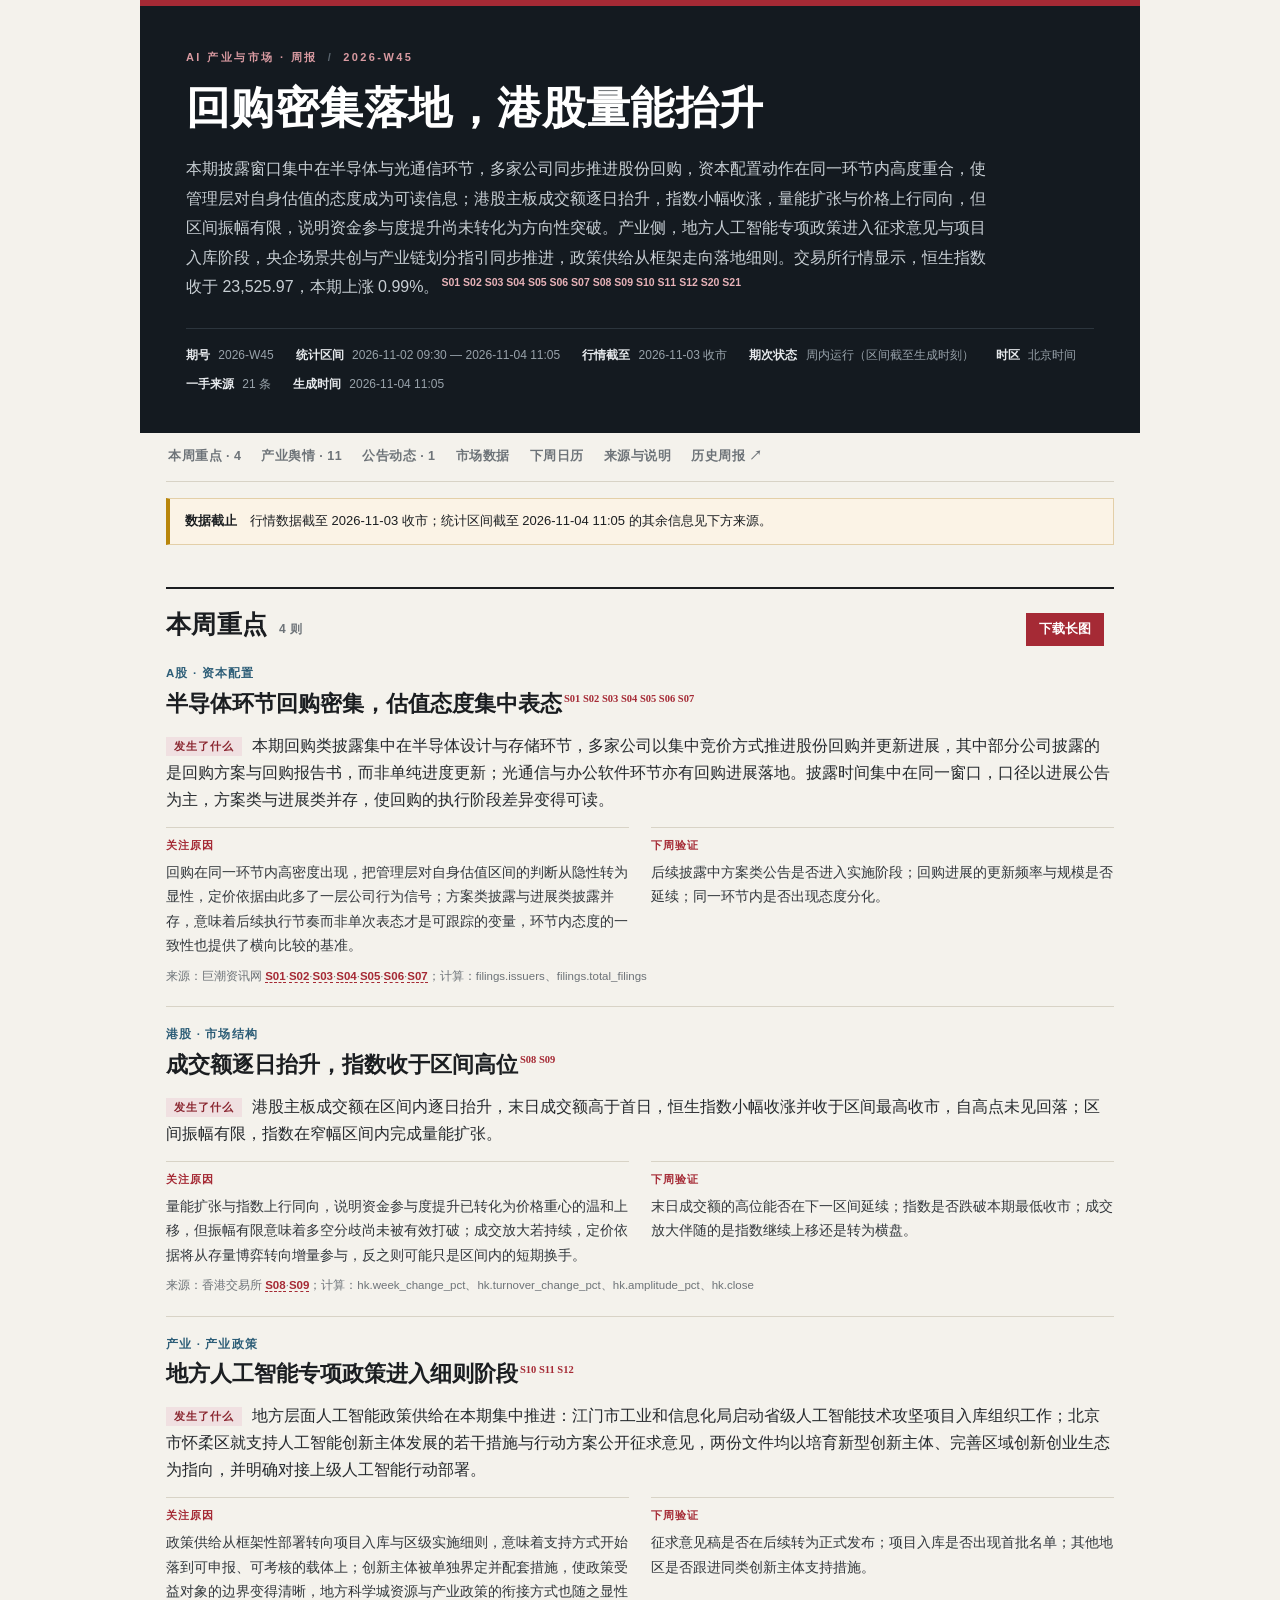
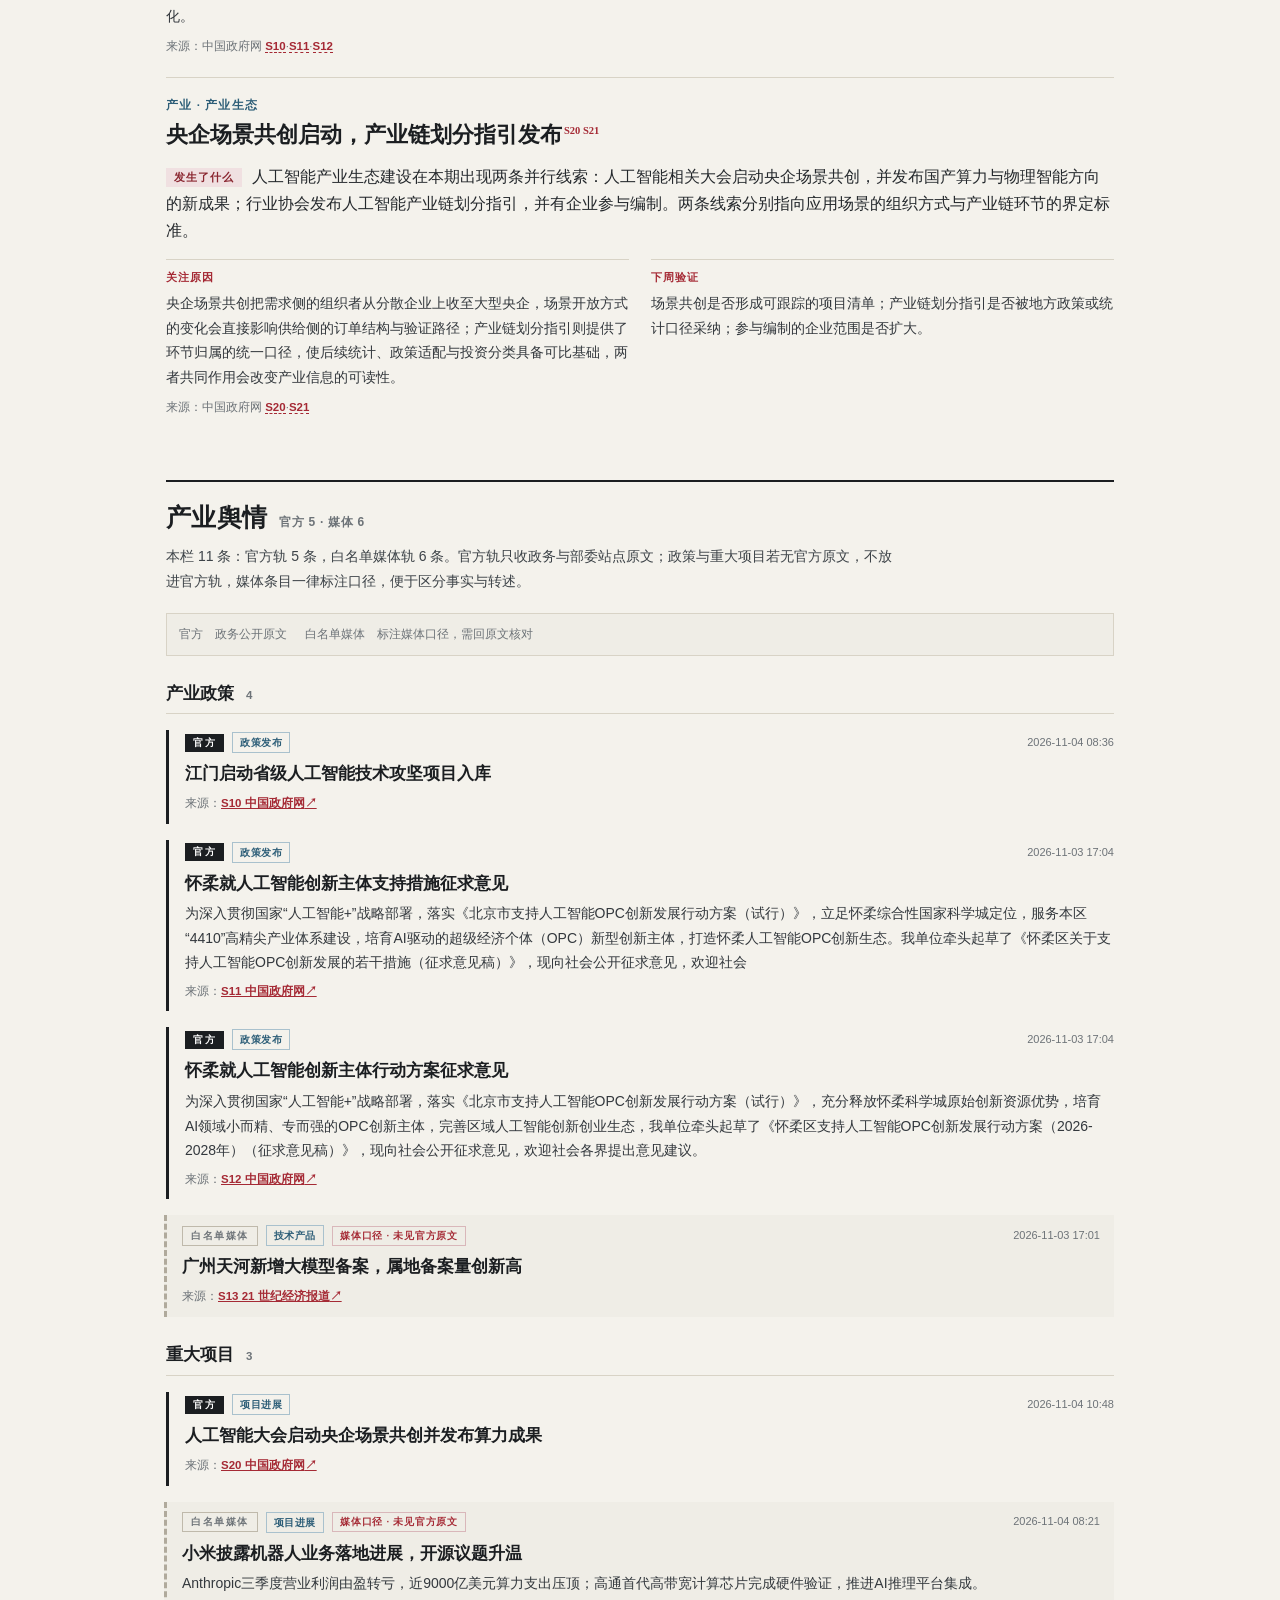
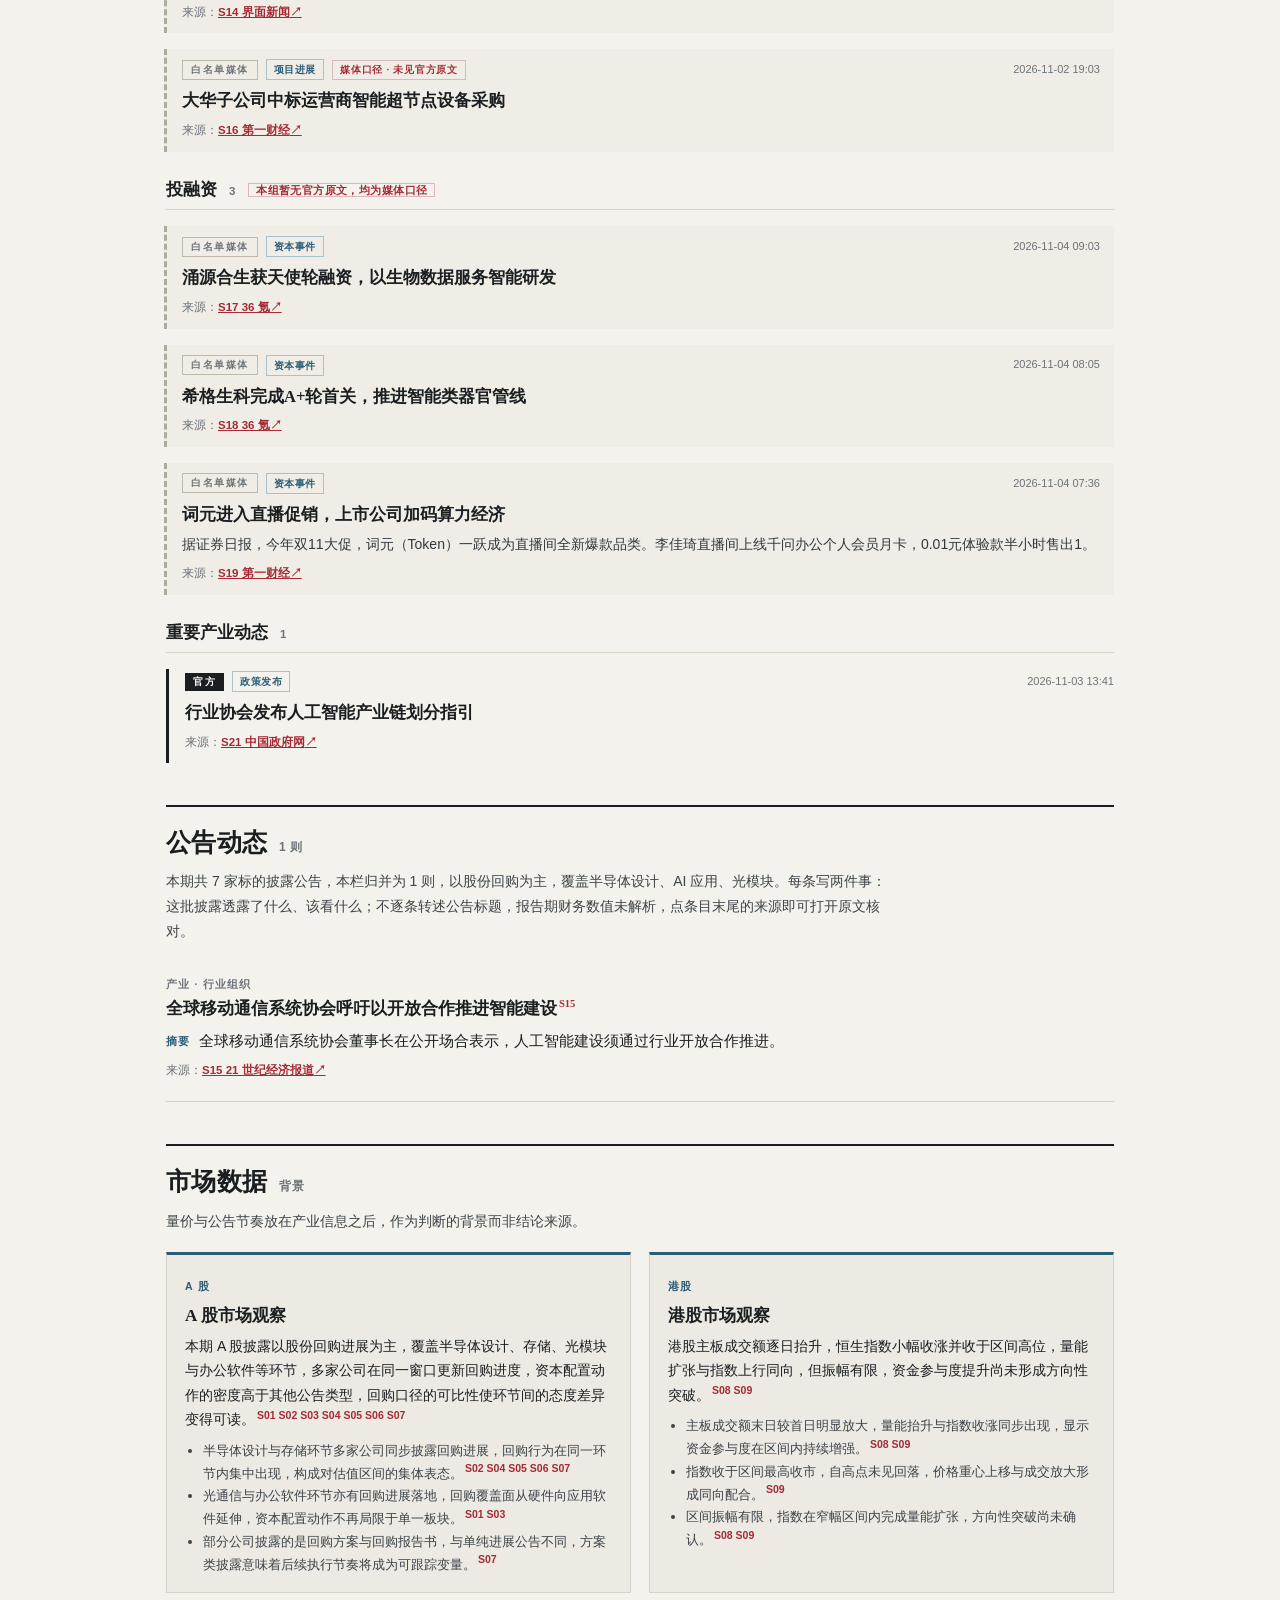
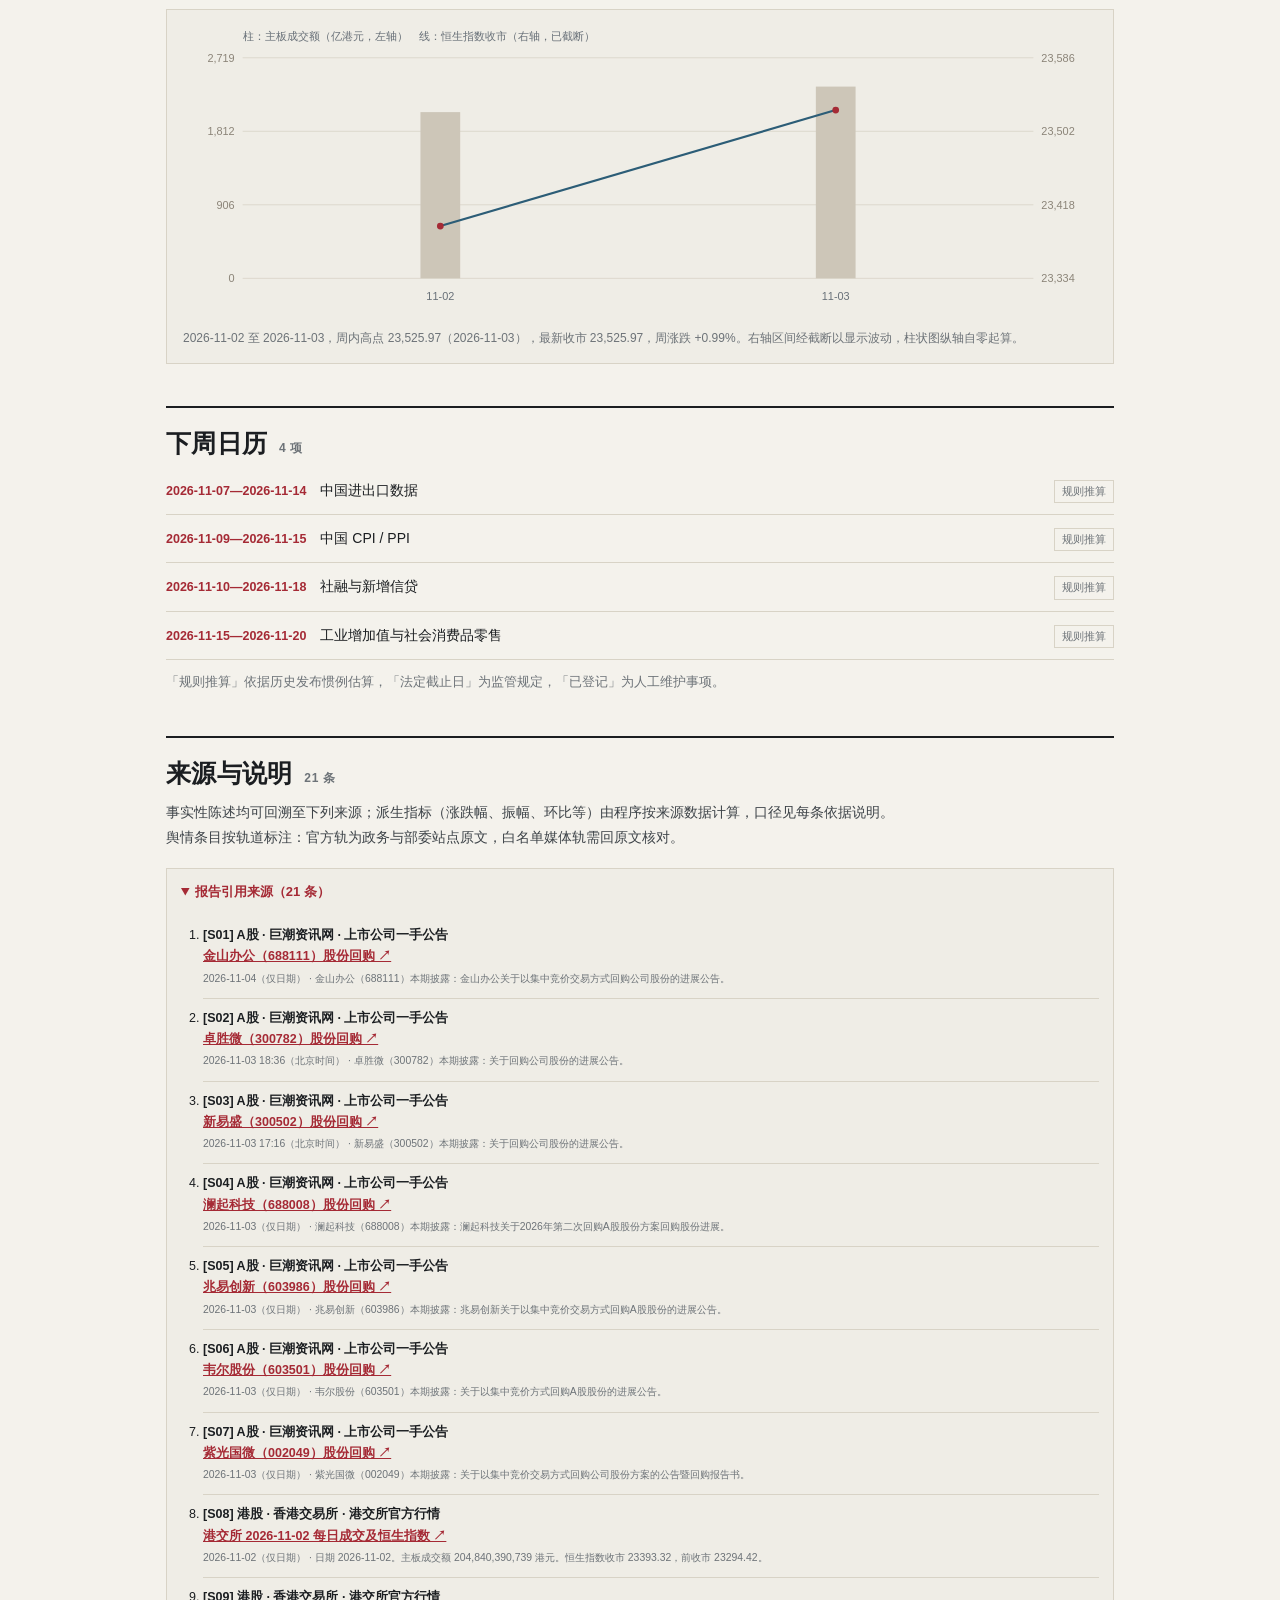
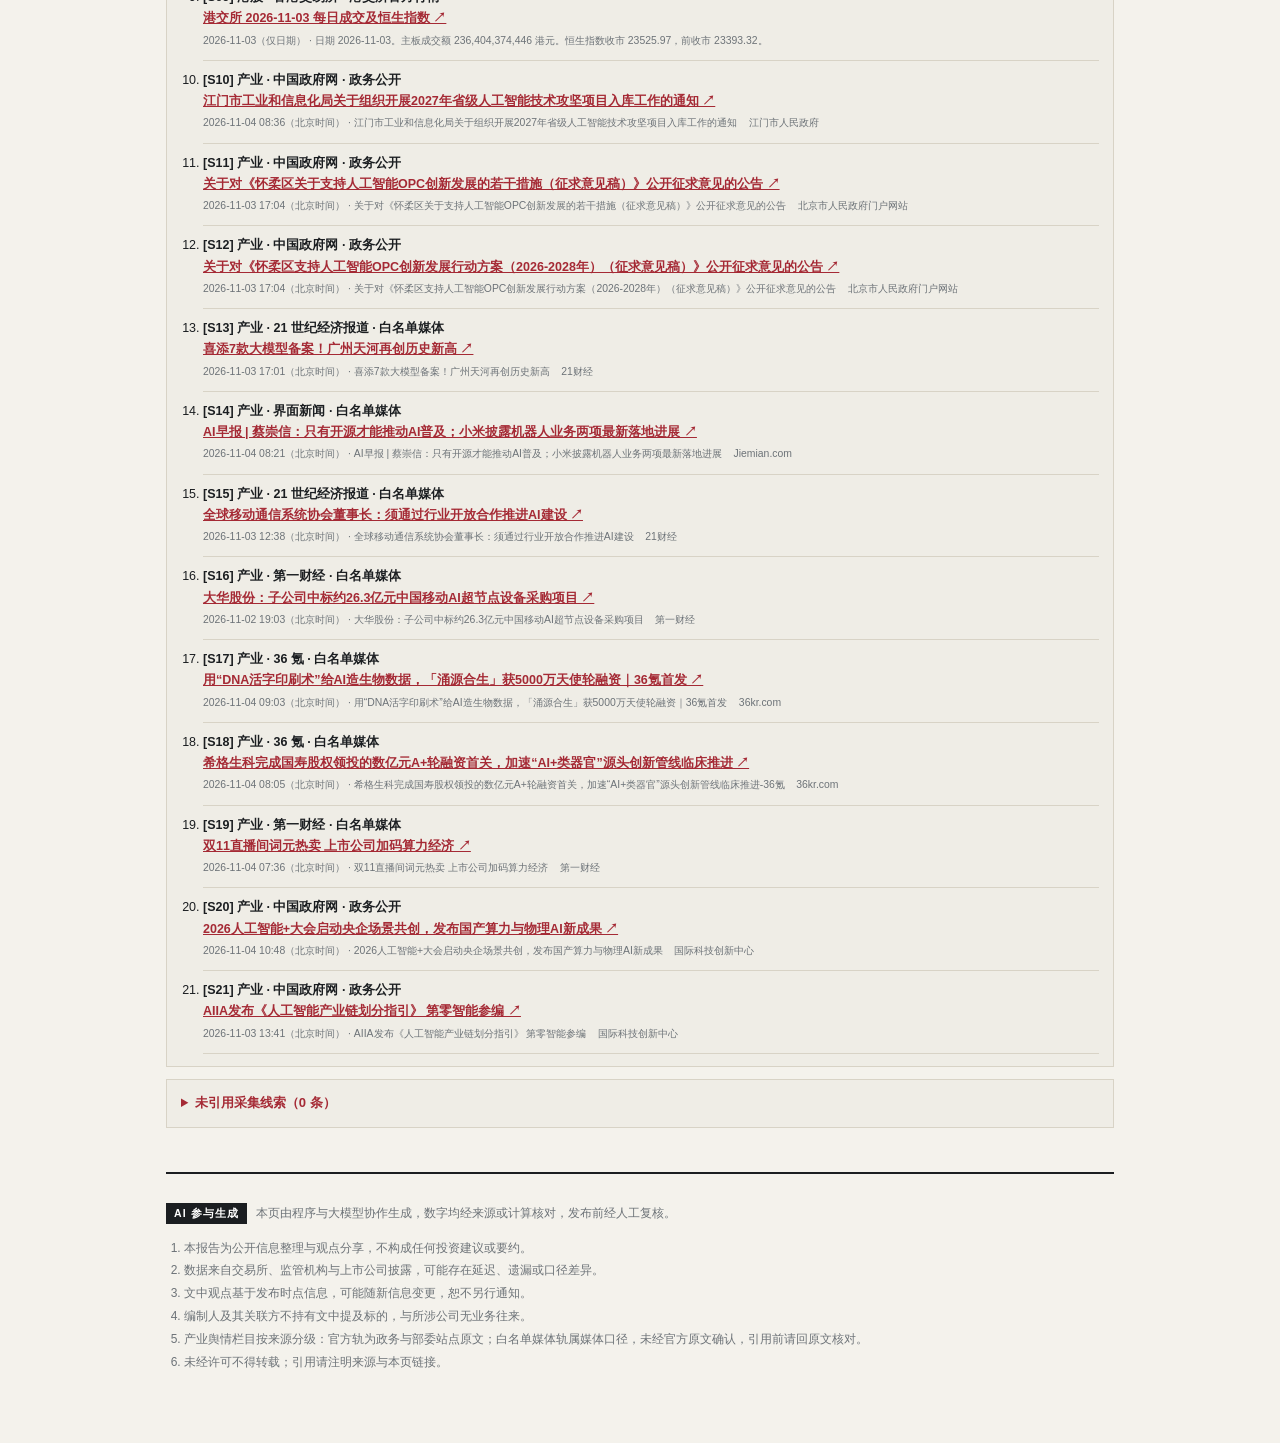
==== index.html @ cdaa2f9b "Publish A/H AI market weekly 2026-11-04" ====
<!doctype html>
<html lang="zh-CN"><head><meta charset="utf-8"><meta name="viewport" content="width=device-width, initial-scale=1">
<meta name="description" content="本期披露窗口集中在半导体与光通信环节，多家公司同步推进股份回购，资本配置动作在同一环节内高度重合，使管理层对自身估值的态度成为可读信息；港股主板成交额逐日抬升，指数小幅收涨，量能扩张与价格上行同向，但区间振幅有限，说明资金参与度提升尚未转化为方向性突破。产业侧，地方人工智能专项政策进入征求意见与项目入库阶段，央企场景共创与产业链划分指引同步推进，政策供给从框架走向落地细则。交易所行情显示，恒生指数收于 23,525.97，本期上涨 0.99%。">
<meta name="generator" content="ai-market-weekly 2026-W45">
<title>回购密集落地，港股量能抬升｜AI 产业与市场周报</title>
<style>
:root{
  --paper:#f4f2ec; --ink:#1b1e21; --muted:#6d7378; --line:#d8d3c6;
  --red:#a52a35; --night:#141a20; --blue:#2c5d77; --panel:#eceae3; --panel-soft:#efede6;
  --serif:"Source Han Serif SC","Noto Serif SC","Songti SC",Georgia,"SimSun",serif;
  --sans:"PingFang SC","Microsoft YaHei","Hiragino Sans GB",Arial,sans-serif;
}
*{box-sizing:border-box}
[hidden]{display:none!important}
body{margin:0;background:var(--paper);color:var(--ink);font:15.5px/1.75 var(--sans);-webkit-font-smoothing:antialiased}
.wrap{max-width:1000px;margin:auto;padding:24px 26px 60px}
a{color:inherit}
.shell{max-width:1000px;margin:0 auto;padding:0 26px 70px}

/* 报头 */
.masthead{background:var(--night);color:#fff;margin:0 -26px;padding:46px 46px 38px;border-top:6px solid var(--red)}
.masthead .kicker{margin:0 0 18px;font:700 11px/1 var(--sans);letter-spacing:.22em;color:#d99aa1;text-transform:uppercase}
.masthead .kicker .sep{margin:0 10px;color:#5b666f}
.masthead h1{font:800 clamp(28px,4.2vw,44px)/1.25 var(--serif);margin:0 0 18px;letter-spacing:.01em}
.masthead .standfirst{margin:0;color:#c7ced3;font-size:16px;line-height:1.85;max-width:50em}
.masthead .standfirst .cite a{color:#e7b2b8}
.masthead-facts{display:flex;flex-wrap:wrap;gap:8px 22px;margin-top:26px;padding-top:16px;border-top:1px solid #2c353d;color:#98a2aa;font-size:12px}
.masthead-facts b{color:#e6e9ec;font-weight:700;margin-right:5px}

/* 目录：横向吸顶，取代原来的左栏 */
.toc{position:sticky;top:0;z-index:20;display:flex;gap:20px;overflow-x:auto;padding:13px 2px;margin:0;
  background:var(--paper);border-bottom:1px solid var(--line);scrollbar-width:none}
.toc::-webkit-scrollbar{display:none}
.toc a{flex:0 0 auto;font:800 12.5px/1 var(--sans);letter-spacing:.04em;color:var(--muted);text-decoration:none;padding:4px 0;border-bottom:2px solid transparent}
.toc a:hover{color:var(--red);border-bottom-color:var(--red)}

/* 区块 */
.block{border-top:2px solid var(--ink);margin-top:42px;padding-top:20px;scroll-margin-top:58px}
.block-head{display:flex;align-items:baseline;justify-content:space-between;gap:14px;flex-wrap:wrap}
.block-head h2{font:800 25px/1.3 var(--serif);margin:0;letter-spacing:.01em}
.count{font:700 12px/1 var(--sans);color:var(--muted);letter-spacing:.06em;margin-left:12px;white-space:nowrap;font-weight:700}
.block-lead{color:#3d4348;font-size:14px;line-height:1.8;margin:10px 0 18px;max-width:52em}
.empty{color:var(--muted);font-size:14px;padding:16px 0}
.note{font-size:12.5px;color:var(--muted);line-height:1.7}

/* 重点条目 */
.story{padding:22px 0 20px;border-bottom:1px solid var(--line)}
.story:last-of-type{border-bottom:none}
.story .meta{font:700 11.5px/1 var(--sans);letter-spacing:.1em;color:var(--blue);margin:0 0 8px;text-transform:uppercase}
.story h3{font:800 22px/1.45 var(--serif);margin:0 0 12px}
.story .reported{margin:0 0 14px;font-size:15.5px;color:#25292d}
.reported b{display:inline-block;background:#f0e0e1;color:#8a2630;font:800 10.5px/1.8 var(--sans);letter-spacing:.1em;padding:0 8px;margin-right:10px;vertical-align:1px}
.triple{display:grid;grid-template-columns:1fr 1fr;gap:22px;margin-top:6px}
.triple>div{border-top:1px solid var(--line);padding-top:9px;font-size:14px;line-height:1.75;color:#33383d}
.triple b{display:block;color:var(--red);font:800 11px/1.6 var(--sans);letter-spacing:.1em;margin-bottom:5px}

/* 产业舆情：单列，用轨别徽标与左侧边线区分，不做左右分栏 */
.intel-legend{display:flex;flex-wrap:wrap;align-items:center;gap:8px 12px;font-size:12px;color:var(--muted);
  padding:10px 12px;background:var(--panel-soft);border:1px solid var(--line);margin:0 0 6px}
.intel-legend .legend{margin-left:6px}
.intel-legend .legend:first-child{margin-left:0}
.thread{margin-top:26px}
.thread h3{font:800 17px/1.4 var(--serif);margin:0 0 4px;padding-bottom:8px;border-bottom:1px solid var(--line)}
.thread h3 .count{font-size:11.5px}
.thread-flag{font:700 10.5px/1.6 var(--sans);letter-spacing:.04em;color:var(--red);border:1px solid #d9b7ba;padding:0 7px;margin-left:12px;vertical-align:1px}
.intel{border-left:3px solid var(--ink);padding:2px 0 10px 16px;margin:16px 0 0}
/* 媒体轨：淡底 + 虚线边 + 描边徽标，和官方轨一眼可分，但不做左右分栏 */
.intel.track-media{background:var(--panel-soft);border-left:3px dashed #b0aa9c;padding:10px 14px 11px 15px;margin-left:-2px}
.intel-head{display:flex;align-items:center;gap:8px;flex-wrap:wrap}
.intel-head .track{font:800 9.5px/1.7 var(--sans);letter-spacing:.16em;padding:1px 8px;background:var(--ink);color:#fff}
.track-media .intel-head .track{background:none;color:var(--muted);border:1px solid #bfb9ab}
.intel-head .chip{font:700 10px/1.7 var(--sans);letter-spacing:.06em;color:var(--blue);border:1px solid #a9c1cd;padding:1px 7px}
.intel-head .caveat{font:700 9.5px/1.7 var(--sans);letter-spacing:.08em;color:var(--red);border:1px solid #d9b7ba;padding:1px 7px}
.intel-head .stamp{font-size:11px;color:var(--muted);margin-left:auto}
.intel h4{font:700 16.5px/1.55 var(--serif);margin:8px 0 5px}
.intel .reading{margin:0;font-size:14px;line-height:1.75;color:#33383d}
.intel .source{margin-top:6px}

/* 公告动态 */
.update{padding:16px 0;border-bottom:1px solid var(--line)}
.update .meta{font:700 11px/1 var(--sans);letter-spacing:.1em;color:var(--muted);margin:0 0 6px}
.update h3{font:800 17px/1.5 var(--serif);margin:3px 0 8px}
.update p{margin:5px 0}
.update .reading{margin:6px 0 0;font-size:14.5px}
.reading b{display:inline-block;color:var(--blue);font:800 10.5px/1.7 var(--sans);letter-spacing:.1em;margin-right:9px;vertical-align:1px}
.update .takeaway{margin:9px 0 2px;padding:0 0 0 12px;background:none;border-left:2px solid var(--line);font-size:14px;line-height:1.75;color:#3a3f44}
.update .takeaway b{display:inline-block;color:var(--muted);font:800 10.5px/1.7 var(--sans);letter-spacing:.1em;margin-right:9px}

/* 市场数据 */
.market-grid{display:grid;grid-template-columns:1fr 1fr;gap:18px;margin-top:4px}
.market{background:var(--panel);border:1px solid var(--line);border-top:3px solid var(--blue);padding:16px 18px}
.market .tag{font:800 10.5px/1 var(--sans);letter-spacing:.12em;color:var(--blue)}
.market h3{margin:6px 0 6px;font:800 17px/1.4 var(--serif)}
.market p{margin:0 0 8px;font-size:14px}
.market ul{margin:0;padding-left:18px;font-size:13px;color:#3d4348}

/* 日历与回顾 */
.calendar{list-style:none;padding:0;margin:6px 0 0}
.calendar li{border-bottom:1px solid var(--line);padding:11px 0;display:flex;gap:14px;flex-wrap:wrap;align-items:baseline}
.calendar .when{font:800 12.5px/1.6 var(--sans);color:var(--red);min-width:132px}
.calendar .what{flex:1 1 240px;font-size:14px}
.calendar .tag-certainty{font-size:11px;color:var(--muted);border:1px solid var(--line);padding:1px 7px;white-space:nowrap}
.prev-check{list-style:none;padding:0;margin:6px 0 0}
.prev-check li{border-bottom:1px solid var(--line);padding:11px 0;font-size:14px}
.prev-check .status{font:800 12px/1.6 var(--sans);margin-right:9px}
.status-兑现{color:#0f6e56}
.status-未兑现{color:var(--red)}
.status-待验证{color:var(--muted)}

/* 来源与页脚 */
.source{font-size:11.5px;color:var(--muted);margin:8px 0 0;line-height:1.8}
.source a{color:var(--red);font-weight:800}
.source a.sid{font-weight:800;color:var(--red);text-decoration:none;border-bottom:1px dashed currentColor}
.source a.sid:hover{border-bottom-style:solid}
.source a.sid-more{font-size:11px;font-weight:700;color:var(--muted);text-decoration:none;margin-left:4px}
.source a.sid-more:hover{color:var(--red)}
.source-details{margin:12px 0;border:1px solid var(--line);background:var(--panel-soft);padding:0 14px}
.source-details summary{padding:12px 0;cursor:pointer;font-weight:800;color:var(--red);font-size:13px}
.sources{padding-left:22px;margin:0 0 12px}
.sources li{padding:9px 0;border-bottom:1px solid var(--line);font-size:12.5px;overflow-wrap:anywhere;line-height:1.7}
.sources a{color:var(--red);font-weight:800}
.sources small{color:var(--muted)}
.disclaimer{border-top:2px solid var(--ink);margin-top:44px;padding-top:16px;font-size:12px;color:var(--muted);line-height:1.9}
.disclaimer ol{margin:8px 0 0;padding-left:18px}
.cite{font-size:10.5px;line-height:0;margin-left:2px}
.cite a{color:var(--red);text-decoration:none;font-weight:800}
.cite a:hover{text-decoration:underline}
.badge-ai{display:inline-block;background:var(--ink);color:#fff;font:800 10.5px/1.8 var(--sans);letter-spacing:.1em;padding:1px 8px;margin-right:9px}
.datacut{background:#fbf3e6;border:1px solid #e3cfa8;border-left:4px solid #b8860b;padding:11px 15px;margin:16px 0;font-size:13px}
.export-actions{display:flex;align-items:center;gap:10px}
.export-button{border:1px solid var(--red);background:var(--red);color:#fff;font-family:var(--sans);font-size:12.5px;font-weight:700;padding:7px 12px;cursor:pointer}
.export-button:hover{background:#81212b}
.export-button:disabled{opacity:.6;cursor:wait}
.export-status{font-size:12px;color:var(--muted)}
a:focus-visible{outline:2px solid var(--red);outline-offset:3px}

@media(max-width:780px){
  .shell{padding:0 16px 50px}
  .masthead{margin:0 -16px;padding:32px 20px 26px}
  .masthead .standfirst{font-size:15px}
  .toc{gap:14px}
  .block-head h2{font-size:21px}
  .story h3{font-size:19px}
  .triple,.market-grid{grid-template-columns:1fr;gap:14px}
  .calendar .when{min-width:auto}
}

/* 图表与零散组件；版面骨架与舆情组件在 site.css */
.chart{margin:16px 0 4px;border:1px solid var(--line);background:var(--panel-soft);padding:14px 16px}
.chart svg{display:block;width:100%;height:auto}
.chart-cap{margin:6px 0 0;color:var(--muted);font-size:12px}
.announcements{margin:8px 0 0;padding-left:18px;font-size:12.5px;color:var(--muted)}
.announcements li{margin:2px 0}
.theme-chip{display:inline-block;font-size:10.5px;color:var(--blue);border:1px solid #a9c1cd;padding:0 6px;margin-left:6px;vertical-align:1px}

</style></head><body><div class="shell">
<header class="masthead">
<p class="kicker">AI 产业与市场 · 周报<span class="sep">/</span>2026-W45</p>
<h1>回购密集落地，港股量能抬升</h1>
<p class="standfirst">本期披露窗口集中在半导体与光通信环节，多家公司同步推进股份回购，资本配置动作在同一环节内高度重合，使管理层对自身估值的态度成为可读信息；港股主板成交额逐日抬升，指数小幅收涨，量能扩张与价格上行同向，但区间振幅有限，说明资金参与度提升尚未转化为方向性突破。产业侧，地方人工智能专项政策进入征求意见与项目入库阶段，央企场景共创与产业链划分指引同步推进，政策供给从框架走向落地细则。交易所行情显示，恒生指数收于 23,525.97，本期上涨 0.99%。<sup class="cite"><a href="#S01">S01</a> <a href="#S02">S02</a> <a href="#S03">S03</a> <a href="#S04">S04</a> <a href="#S05">S05</a> <a href="#S06">S06</a> <a href="#S07">S07</a> <a href="#S08">S08</a> <a href="#S09">S09</a> <a href="#S10">S10</a> <a href="#S11">S11</a> <a href="#S12">S12</a> <a href="#S20">S20</a> <a href="#S21">S21</a></sup></p>
<div class="masthead-facts"><span><b>期号</b> 2026-W45</span><span><b>统计区间</b> 2026-11-02 09:30 — 2026-11-04 11:05</span><span><b>行情截至</b> 2026-11-03 收市</span><span><b>期次状态</b> 周内运行（区间截至生成时刻）</span><span><b>时区</b> 北京时间</span><span><b>一手来源</b> 21 条</span><span><b>生成时间</b> 2026-11-04 11:05</span></div>
</header>
<nav class="toc"><a href="#focus">本周重点 · 4</a><a href="#intel">产业舆情 · 11</a><a href="#filings">公告动态 · 1</a><a href="#markets">市场数据</a><a href="#outlook">下周日历</a><a href="#sources">来源与说明</a><a href="weekly/">历史周报 ↗</a></nav>
<div class="datacut"><b>数据截止</b>　行情数据截至 2026-11-03 收市；统计区间截至 2026-11-04 11:05 的其余信息见下方来源。</div>
<main>
<section id="focus" class="block">
<div class="block-head"><h2>本周重点<span class="count">4 则</span></h2>
<div class="export-actions"><button class="export-button" type="button" data-export-highlights>下载长图</button><span class="export-status" data-export-status aria-live="polite"></span></div></div>
<article class="story"><p class="meta">A股 · 资本配置</p><h3>半导体环节回购密集，估值态度集中表态<sup class="cite"><a href="#S01">S01</a> <a href="#S02">S02</a> <a href="#S03">S03</a> <a href="#S04">S04</a> <a href="#S05">S05</a> <a href="#S06">S06</a> <a href="#S07">S07</a></sup></h3><p class="reported"><b>发生了什么</b>本期回购类披露集中在半导体设计与存储环节，多家公司以集中竞价方式推进股份回购并更新进展，其中部分公司披露的是回购方案与回购报告书，而非单纯进度更新；光通信与办公软件环节亦有回购进展落地。披露时间集中在同一窗口，口径以进展公告为主，方案类与进展类并存，使回购的执行阶段差异变得可读。</p><div class="triple"><div class="analysis"><b>关注原因</b>回购在同一环节内高密度出现，把管理层对自身估值区间的判断从隐性转为显性，定价依据由此多了一层公司行为信号；方案类披露与进展类披露并存，意味着后续执行节奏而非单次表态才是可跟踪的变量，环节内态度的一致性也提供了横向比较的基准。</div><div class="watch"><b>下周验证</b>后续披露中方案类公告是否进入实施阶段；回购进展的更新频率与规模是否延续；同一环节内是否出现态度分化。</div></div><p class="source">来源：巨潮资讯网 <a class="sid" href="https://static.cninfo.com.cn/finalpage/2026-11-04/1225654956.PDF" target="_blank" rel="noopener noreferrer" title="打开原文">S01</a>·<a class="sid" href="https://static.cninfo.com.cn/finalpage/2026-11-03/1225655880.PDF" target="_blank" rel="noopener noreferrer" title="打开原文">S02</a>·<a class="sid" href="https://static.cninfo.com.cn/finalpage/2026-11-03/1225655406.PDF" target="_blank" rel="noopener noreferrer" title="打开原文">S03</a>·<a class="sid" href="https://static.cninfo.com.cn/finalpage/2026-11-03/1225653790.PDF" target="_blank" rel="noopener noreferrer" title="打开原文">S04</a>·<a class="sid" href="https://static.cninfo.com.cn/finalpage/2026-11-03/1225652254.PDF" target="_blank" rel="noopener noreferrer" title="打开原文">S05</a>·<a class="sid" href="https://static.cninfo.com.cn/finalpage/2026-11-03/1225652252.PDF" target="_blank" rel="noopener noreferrer" title="打开原文">S06</a>·<a class="sid" href="https://static.cninfo.com.cn/finalpage/2026-11-03/1225653976.PDF" target="_blank" rel="noopener noreferrer" title="打开原文">S07</a>；计算：filings.issuers、filings.total_filings</p></article><article class="story"><p class="meta">港股 · 市场结构</p><h3>成交额逐日抬升，指数收于区间高位<sup class="cite"><a href="#S08">S08</a> <a href="#S09">S09</a></sup></h3><p class="reported"><b>发生了什么</b>港股主板成交额在区间内逐日抬升，末日成交额高于首日，恒生指数小幅收涨并收于区间最高收市，自高点未见回落；区间振幅有限，指数在窄幅区间内完成量能扩张。</p><div class="triple"><div class="analysis"><b>关注原因</b>量能扩张与指数上行同向，说明资金参与度提升已转化为价格重心的温和上移，但振幅有限意味着多空分歧尚未被有效打破；成交放大若持续，定价依据将从存量博弈转向增量参与，反之则可能只是区间内的短期换手。</div><div class="watch"><b>下周验证</b>末日成交额的高位能否在下一区间延续；指数是否跌破本期最低收市；成交放大伴随的是指数继续上移还是转为横盘。</div></div><p class="source">来源：香港交易所 <a class="sid" href="https://www.hkex.com.hk/eng/stat/smstat/dayquot/d261102e.htm" target="_blank" rel="noopener noreferrer" title="打开原文">S08</a>·<a class="sid" href="https://www.hkex.com.hk/eng/stat/smstat/dayquot/d261103e.htm" target="_blank" rel="noopener noreferrer" title="打开原文">S09</a>；计算：hk.week_change_pct、hk.turnover_change_pct、hk.amplitude_pct、hk.close</p></article><article class="story"><p class="meta">产业 · 产业政策</p><h3>地方人工智能专项政策进入细则阶段<sup class="cite"><a href="#S10">S10</a> <a href="#S11">S11</a> <a href="#S12">S12</a></sup></h3><p class="reported"><b>发生了什么</b>地方层面人工智能政策供给在本期集中推进：江门市工业和信息化局启动省级人工智能技术攻坚项目入库组织工作；北京市怀柔区就支持人工智能创新主体发展的若干措施与行动方案公开征求意见，两份文件均以培育新型创新主体、完善区域创新创业生态为指向，并明确对接上级人工智能行动部署。</p><div class="triple"><div class="analysis"><b>关注原因</b>政策供给从框架性部署转向项目入库与区级实施细则，意味着支持方式开始落到可申报、可考核的载体上；创新主体被单独界定并配套措施，使政策受益对象的边界变得清晰，地方科学城资源与产业政策的衔接方式也随之显性化。</div><div class="watch"><b>下周验证</b>征求意见稿是否在后续转为正式发布；项目入库是否出现首批名单；其他地区是否跟进同类创新主体支持措施。</div></div><p class="source">来源：中国政府网 <a class="sid" href="https://www.jiangmen.gov.cn/jmgxj/gkmlpt/content/3/3579/post_3579977.html" target="_blank" rel="noopener noreferrer" title="打开原文">S10</a>·<a class="sid" href="https://www.beijing.gov.cn/hudong/gfxwjzj/qjzjxx/202611/t20261103_4930660.html" target="_blank" rel="noopener noreferrer" title="打开原文">S11</a>·<a class="sid" href="https://www.beijing.gov.cn/hudong/gfxwjzj/qjzjxx/202611/t20261103_4930564.html" target="_blank" rel="noopener noreferrer" title="打开原文">S12</a></p></article><article class="story"><p class="meta">产业 · 产业生态</p><h3>央企场景共创启动，产业链划分指引发布<sup class="cite"><a href="#S20">S20</a> <a href="#S21">S21</a></sup></h3><p class="reported"><b>发生了什么</b>人工智能产业生态建设在本期出现两条并行线索：人工智能相关大会启动央企场景共创，并发布国产算力与物理智能方向的新成果；行业协会发布人工智能产业链划分指引，并有企业参与编制。两条线索分别指向应用场景的组织方式与产业链环节的界定标准。</p><div class="triple"><div class="analysis"><b>关注原因</b>央企场景共创把需求侧的组织者从分散企业上收至大型央企，场景开放方式的变化会直接影响供给侧的订单结构与验证路径；产业链划分指引则提供了环节归属的统一口径，使后续统计、政策适配与投资分类具备可比基础，两者共同作用会改变产业信息的可读性。</div><div class="watch"><b>下周验证</b>场景共创是否形成可跟踪的项目清单；产业链划分指引是否被地方政策或统计口径采纳；参与编制的企业范围是否扩大。</div></div><p class="source">来源：中国政府网 <a class="sid" href="https://www.ncsti.gov.cn/kjdt/scyq/zgckxc/zgcdt/202611/t20261104_261142.html" target="_blank" rel="noopener noreferrer" title="打开原文">S20</a>·<a class="sid" href="https://www.ncsti.gov.cn/kjdt/kjrd/202611/t20261103_260940.html" target="_blank" rel="noopener noreferrer" title="打开原文">S21</a></p></article>
</section>
<section id="intel" class="block">
<div class="block-head"><h2>产业舆情<span class="count">官方 5 · 媒体 6</span></h2></div>
<p class="block-lead">本栏 11 条：官方轨 5 条，白名单媒体轨 6 条。官方轨只收政务与部委站点原文；政策与重大项目若无官方原文，不放进官方轨，媒体条目一律标注口径，便于区分事实与转述。</p><div class="intel-legend"><span class="legend legend-official">官方</span>政务公开原文<span class="legend legend-media">白名单媒体</span>标注媒体口径，需回原文核对</div><div class="thread"><h3>产业政策<span class="count">4</span></h3><article class="intel track-official"><div class="intel-head"><span class="track">官方</span><span class="chip">政策发布</span><span class="stamp">2026-11-04 08:36</span></div><h4>江门启动省级人工智能技术攻坚项目入库</h4><p class="source">来源：<a href="https://www.jiangmen.gov.cn/jmgxj/gkmlpt/content/3/3579/post_3579977.html" target="_blank" rel="noopener noreferrer">S10 中国政府网<span class="ext">↗</span></a></p></article><article class="intel track-official"><div class="intel-head"><span class="track">官方</span><span class="chip">政策发布</span><span class="stamp">2026-11-03 17:04</span></div><h4>怀柔就人工智能创新主体支持措施征求意见</h4><p class="reading">为深入贯彻国家“人工智能+”战略部署，落实《北京市支持人工智能OPC创新发展行动方案（试行）》，立足怀柔综合性国家科学城定位，服务本区“4410”高精尖产业体系建设，培育AI驱动的超级经济个体（OPC）新型创新主体，打造怀柔人工智能OPC创新生态。我单位牵头起草了《怀柔区关于支持人工智能OPC创新发展的若干措施（征求意见稿）》，现向社会公开征求意见，欢迎社会</p><p class="source">来源：<a href="https://www.beijing.gov.cn/hudong/gfxwjzj/qjzjxx/202611/t20261103_4930660.html" target="_blank" rel="noopener noreferrer">S11 中国政府网<span class="ext">↗</span></a></p></article><article class="intel track-official"><div class="intel-head"><span class="track">官方</span><span class="chip">政策发布</span><span class="stamp">2026-11-03 17:04</span></div><h4>怀柔就人工智能创新主体行动方案征求意见</h4><p class="reading">为深入贯彻国家“人工智能+”战略部署，落实《北京市支持人工智能OPC创新发展行动方案（试行）》，充分释放怀柔科学城原始创新资源优势，培育AI领域小而精、专而强的OPC创新主体，完善区域人工智能创新创业生态，我单位牵头起草了《怀柔区支持人工智能OPC创新发展行动方案（2026-2028年）（征求意见稿）》，现向社会公开征求意见，欢迎社会各界提出意见建议。</p><p class="source">来源：<a href="https://www.beijing.gov.cn/hudong/gfxwjzj/qjzjxx/202611/t20261103_4930564.html" target="_blank" rel="noopener noreferrer">S12 中国政府网<span class="ext">↗</span></a></p></article><article class="intel track-media"><div class="intel-head"><span class="track">白名单媒体</span><span class="chip">技术产品</span><span class="caveat">媒体口径 · 未见官方原文</span><span class="stamp">2026-11-03 17:01</span></div><h4>广州天河新增大模型备案，属地备案量创新高</h4><p class="source">来源：<a href="https://www.21jingji.com/article/20261103/herald/15300d96bfcd966f0b789f42b11170c9.html" target="_blank" rel="noopener noreferrer">S13 21 世纪经济报道<span class="ext">↗</span></a></p></article></div><div class="thread"><h3>重大项目<span class="count">3</span></h3><article class="intel track-official"><div class="intel-head"><span class="track">官方</span><span class="chip">项目进展</span><span class="stamp">2026-11-04 10:48</span></div><h4>人工智能大会启动央企场景共创并发布算力成果</h4><p class="source">来源：<a href="https://www.ncsti.gov.cn/kjdt/scyq/zgckxc/zgcdt/202611/t20261104_261142.html" target="_blank" rel="noopener noreferrer">S20 中国政府网<span class="ext">↗</span></a></p></article><article class="intel track-media"><div class="intel-head"><span class="track">白名单媒体</span><span class="chip">项目进展</span><span class="caveat">媒体口径 · 未见官方原文</span><span class="stamp">2026-11-04 08:21</span></div><h4>小米披露机器人业务落地进展，开源议题升温</h4><p class="reading">Anthropic三季度营业利润由盈转亏，近9000亿美元算力支出压顶；高通首代高带宽计算芯片完成硬件验证，推进AI推理平台集成。</p><p class="source">来源：<a href="https://www.jiemian.com/article/15288958.html" target="_blank" rel="noopener noreferrer">S14 界面新闻<span class="ext">↗</span></a></p></article><article class="intel track-media"><div class="intel-head"><span class="track">白名单媒体</span><span class="chip">项目进展</span><span class="caveat">媒体口径 · 未见官方原文</span><span class="stamp">2026-11-02 19:03</span></div><h4>大华子公司中标运营商智能超节点设备采购</h4><p class="source">来源：<a href="https://www.yicai.com/news/103421912.html" target="_blank" rel="noopener noreferrer">S16 第一财经<span class="ext">↗</span></a></p></article></div><div class="thread"><h3>投融资<span class="count">3</span><span class="thread-flag">本组暂无官方原文，均为媒体口径</span></h3><article class="intel track-media"><div class="intel-head"><span class="track">白名单媒体</span><span class="chip">资本事件</span><span class="stamp">2026-11-04 09:03</span></div><h4>涌源合生获天使轮融资，以生物数据服务智能研发</h4><p class="source">来源：<a href="https://36kr.com/p/4047812928518660" target="_blank" rel="noopener noreferrer">S17 36 氪<span class="ext">↗</span></a></p></article><article class="intel track-media"><div class="intel-head"><span class="track">白名单媒体</span><span class="chip">资本事件</span><span class="stamp">2026-11-04 08:05</span></div><h4>希格生科完成A+轮首关，推进智能类器官管线</h4><p class="source">来源：<a href="https://36kr.com/p/4053679246300292" target="_blank" rel="noopener noreferrer">S18 36 氪<span class="ext">↗</span></a></p></article><article class="intel track-media"><div class="intel-head"><span class="track">白名单媒体</span><span class="chip">资本事件</span><span class="stamp">2026-11-04 07:36</span></div><h4>词元进入直播促销，上市公司加码算力经济</h4><p class="reading">据证券日报，今年双11大促，词元（Token）一跃成为直播间全新爆款品类。李佳琦直播间上线千问办公个人会员月卡，0.01元体验款半小时售出1。</p><p class="source">来源：<a href="https://www.yicai.com/brief/103424375.html" target="_blank" rel="noopener noreferrer">S19 第一财经<span class="ext">↗</span></a></p></article></div><div class="thread"><h3>重要产业动态<span class="count">1</span></h3><article class="intel track-official"><div class="intel-head"><span class="track">官方</span><span class="chip">政策发布</span><span class="stamp">2026-11-03 13:41</span></div><h4>行业协会发布人工智能产业链划分指引</h4><p class="source">来源：<a href="https://www.ncsti.gov.cn/kjdt/kjrd/202611/t20261103_260940.html" target="_blank" rel="noopener noreferrer">S21 中国政府网<span class="ext">↗</span></a></p></article></div>
</section>
<section id="filings" class="block"><div class="block-head"><h2>公告动态<span class="count">1 则</span></h2></div><p class="block-lead">本期共 7 家标的披露公告，本栏归并为 1 则，以股份回购为主，覆盖半导体设计、AI 应用、光模块。每条写两件事：这批披露透露了什么、该看什么；不逐条转述公告标题，报告期财务数值未解析，点条目末尾的来源即可打开原文核对。</p><article class="update"><p class="meta">产业 · 行业组织</p><h3>全球移动通信系统协会呼吁以开放合作推进智能建设<sup class="cite"><a href="#S15">S15</a></sup></h3><p class="reading"><b>摘要</b>全球移动通信系统协会董事长在公开场合表示，人工智能建设须通过行业开放合作推进。</p><p class="source">来源：<a href="https://www.21jingji.com/article/20261103/herald/f9ebb70cd563f546275efb52bbaaba56.html" target="_blank" rel="noopener noreferrer">S15 21 世纪经济报道<span class="ext">↗</span></a></p></article></section>
<section id="markets" class="block"><div class="block-head"><h2>市场数据<span class="count">背景</span></h2></div>
<p class="block-lead">量价与公告节奏放在产业信息之后，作为判断的背景而非结论来源。</p>
<div class="market-grid"><article class="market"><span class="tag">A 股</span><h3>A 股市场观察</h3><p>本期 A 股披露以股份回购进展为主，覆盖半导体设计、存储、光模块与办公软件等环节，多家公司在同一窗口更新回购进度，资本配置动作的密度高于其他公告类型，回购口径的可比性使环节间的态度差异变得可读。<sup class="cite"><a href="#S01">S01</a> <a href="#S02">S02</a> <a href="#S03">S03</a> <a href="#S04">S04</a> <a href="#S05">S05</a> <a href="#S06">S06</a> <a href="#S07">S07</a></sup></p><ul><li>半导体设计与存储环节多家公司同步披露回购进展，回购行为在同一环节内集中出现，构成对估值区间的集体表态。<sup class="cite"><a href="#S02">S02</a> <a href="#S04">S04</a> <a href="#S05">S05</a> <a href="#S06">S06</a> <a href="#S07">S07</a></sup></li><li>光通信与办公软件环节亦有回购进展落地，回购覆盖面从硬件向应用软件延伸，资本配置动作不再局限于单一板块。<sup class="cite"><a href="#S01">S01</a> <a href="#S03">S03</a></sup></li><li>部分公司披露的是回购方案与回购报告书，与单纯进展公告不同，方案类披露意味着后续执行节奏将成为可跟踪变量。<sup class="cite"><a href="#S07">S07</a></sup></li></ul></article><article class="market"><span class="tag">港股</span><h3>港股市场观察</h3><p>港股主板成交额逐日抬升，恒生指数小幅收涨并收于区间高位，量能扩张与指数上行同向，但振幅有限，资金参与度提升尚未形成方向性突破。<sup class="cite"><a href="#S08">S08</a> <a href="#S09">S09</a></sup></p><ul><li>主板成交额末日较首日明显放大，量能抬升与指数收涨同步出现，显示资金参与度在区间内持续增强。<sup class="cite"><a href="#S08">S08</a> <a href="#S09">S09</a></sup></li><li>指数收于区间最高收市，自高点未见回落，价格重心上移与成交放大形成同向配合。<sup class="cite"><a href="#S09">S09</a></sup></li><li>区间振幅有限，指数在窄幅区间内完成量能扩张，方向性突破尚未确认。<sup class="cite"><a href="#S08">S08</a> <a href="#S09">S09</a></sup></li></ul></article></div><figure class="chart"><svg viewBox="0 0 920 300" role="img" aria-label="港股主板成交额与恒生指数 2026-11-02 至 2026-11-03 走势"><line x1="60" y1="34.0" x2="856" y2="34.0" stroke="#ddd8cd" stroke-width="1"/><text x="52" y="38.0" text-anchor="end" font-size="11" fill="#8b8478">2,719</text><text x="864" y="38.0" font-size="11" fill="#8b8478">23,586</text><line x1="60" y1="108.0" x2="856" y2="108.0" stroke="#ddd8cd" stroke-width="1"/><text x="52" y="112.0" text-anchor="end" font-size="11" fill="#8b8478">1,812</text><text x="864" y="112.0" font-size="11" fill="#8b8478">23,502</text><line x1="60" y1="182.0" x2="856" y2="182.0" stroke="#ddd8cd" stroke-width="1"/><text x="52" y="186.0" text-anchor="end" font-size="11" fill="#8b8478">906</text><text x="864" y="186.0" font-size="11" fill="#8b8478">23,418</text><line x1="60" y1="256.0" x2="856" y2="256.0" stroke="#ddd8cd" stroke-width="1"/><text x="52" y="260.0" text-anchor="end" font-size="11" fill="#8b8478">0</text><text x="864" y="260.0" font-size="11" fill="#8b8478">23,334</text><rect x="239.0" y="88.7" width="40.0" height="167.3" fill="#cdc6b8"/><text x="259.0" y="278" text-anchor="middle" font-size="11" fill="#687078">11-02</text><rect x="637.0" y="63.0" width="40.0" height="193.0" fill="#cdc6b8"/><text x="657.0" y="278" text-anchor="middle" font-size="11" fill="#687078">11-03</text><polyline points="259.0,203.4 657.0,86.6" fill="none" stroke="#2c5d77" stroke-width="2.2"/><circle cx="259.0" cy="203.4" r="3.4" fill="#a52a35"/><circle cx="657.0" cy="86.6" r="3.4" fill="#a52a35"/><text x="60" y="16" font-size="11" fill="#687078">柱：主板成交额（亿港元，左轴）　线：恒生指数收市（右轴，已截断）</text></svg><figcaption class="chart-cap">2026-11-02 至 2026-11-03，周内高点 23,525.97（2026-11-03），最新收市 23,525.97，周涨跌 +0.99%。右轴区间经截断以显示波动，柱状图纵轴自零起算。</figcaption></figure></section>
<section id="outlook" class="block"><div class="block-head"><h2>下周日历<span class="count">4 项</span></h2></div><ul class="calendar"><li><span class="when">2026-11-07—2026-11-14</span><span class="what">中国进出口数据</span><span class="tag-certainty">规则推算</span></li><li><span class="when">2026-11-09—2026-11-15</span><span class="what">中国 CPI / PPI</span><span class="tag-certainty">规则推算</span></li><li><span class="when">2026-11-10—2026-11-18</span><span class="what">社融与新增信贷</span><span class="tag-certainty">规则推算</span></li><li><span class="when">2026-11-15—2026-11-20</span><span class="what">工业增加值与社会消费品零售</span><span class="tag-certainty">规则推算</span></li></ul><p class="note">「规则推算」依据历史发布惯例估算，「法定截止日」为监管规定，「已登记」为人工维护事项。</p></section>

<section id="sources" class="block"><div class="block-head"><h2>来源与说明<span class="count">21 条</span></h2></div>
<p class="block-lead">事实性陈述均可回溯至下列来源；派生指标（涨跌幅、振幅、环比等）由程序按来源数据计算，口径见每条依据说明。舆情条目按轨道标注：官方轨为政务与部委站点原文，白名单媒体轨需回原文核对。</p>
<details class="source-details" open><summary>报告引用来源（21 条）</summary><ol class="sources"><li id="S01"><b>[S01] A股 · 巨潮资讯网 · 上市公司一手公告</b><br><a href="https://static.cninfo.com.cn/finalpage/2026-11-04/1225654956.PDF" target="_blank" rel="noopener noreferrer">金山办公（688111）股份回购 ↗</a><br><small>2026-11-04（仅日期） · 金山办公（688111）本期披露：金山办公关于以集中竞价交易方式回购公司股份的进展公告。</small></li><li id="S02"><b>[S02] A股 · 巨潮资讯网 · 上市公司一手公告</b><br><a href="https://static.cninfo.com.cn/finalpage/2026-11-03/1225655880.PDF" target="_blank" rel="noopener noreferrer">卓胜微（300782）股份回购 ↗</a><br><small>2026-11-03 18:36（北京时间） · 卓胜微（300782）本期披露：关于回购公司股份的进展公告。</small></li><li id="S03"><b>[S03] A股 · 巨潮资讯网 · 上市公司一手公告</b><br><a href="https://static.cninfo.com.cn/finalpage/2026-11-03/1225655406.PDF" target="_blank" rel="noopener noreferrer">新易盛（300502）股份回购 ↗</a><br><small>2026-11-03 17:16（北京时间） · 新易盛（300502）本期披露：关于回购公司股份的进展公告。</small></li><li id="S04"><b>[S04] A股 · 巨潮资讯网 · 上市公司一手公告</b><br><a href="https://static.cninfo.com.cn/finalpage/2026-11-03/1225653790.PDF" target="_blank" rel="noopener noreferrer">澜起科技（688008）股份回购 ↗</a><br><small>2026-11-03（仅日期） · 澜起科技（688008）本期披露：澜起科技关于2026年第二次回购A股股份方案回购股份进展。</small></li><li id="S05"><b>[S05] A股 · 巨潮资讯网 · 上市公司一手公告</b><br><a href="https://static.cninfo.com.cn/finalpage/2026-11-03/1225652254.PDF" target="_blank" rel="noopener noreferrer">兆易创新（603986）股份回购 ↗</a><br><small>2026-11-03（仅日期） · 兆易创新（603986）本期披露：兆易创新关于以集中竞价交易方式回购A股股份的进展公告。</small></li><li id="S06"><b>[S06] A股 · 巨潮资讯网 · 上市公司一手公告</b><br><a href="https://static.cninfo.com.cn/finalpage/2026-11-03/1225652252.PDF" target="_blank" rel="noopener noreferrer">韦尔股份（603501）股份回购 ↗</a><br><small>2026-11-03（仅日期） · 韦尔股份（603501）本期披露：关于以集中竞价方式回购A股股份的进展公告。</small></li><li id="S07"><b>[S07] A股 · 巨潮资讯网 · 上市公司一手公告</b><br><a href="https://static.cninfo.com.cn/finalpage/2026-11-03/1225653976.PDF" target="_blank" rel="noopener noreferrer">紫光国微（002049）股份回购 ↗</a><br><small>2026-11-03（仅日期） · 紫光国微（002049）本期披露：关于以集中竞价交易方式回购公司股份方案的公告暨回购报告书。</small></li><li id="S08"><b>[S08] 港股 · 香港交易所 · 港交所官方行情</b><br><a href="https://www.hkex.com.hk/eng/stat/smstat/dayquot/d261102e.htm" target="_blank" rel="noopener noreferrer">港交所 2026-11-02 每日成交及恒生指数 ↗</a><br><small>2026-11-02（仅日期） · 日期 2026-11-02。主板成交额 204,840,390,739 港元。恒生指数收市 23393.32，前收市 23294.42。</small></li><li id="S09"><b>[S09] 港股 · 香港交易所 · 港交所官方行情</b><br><a href="https://www.hkex.com.hk/eng/stat/smstat/dayquot/d261103e.htm" target="_blank" rel="noopener noreferrer">港交所 2026-11-03 每日成交及恒生指数 ↗</a><br><small>2026-11-03（仅日期） · 日期 2026-11-03。主板成交额 236,404,374,446 港元。恒生指数收市 23525.97，前收市 23393.32。</small></li><li id="S10"><b>[S10] 产业 · 中国政府网 · 政务公开</b><br><a href="https://www.jiangmen.gov.cn/jmgxj/gkmlpt/content/3/3579/post_3579977.html" target="_blank" rel="noopener noreferrer">江门市工业和信息化局关于组织开展2027年省级人工智能技术攻坚项目入库工作的通知 ↗</a><br><small>2026-11-04 08:36（北京时间） · 江门市工业和信息化局关于组织开展2027年省级人工智能技术攻坚项目入库工作的通知    江门市人民政府</small></li><li id="S11"><b>[S11] 产业 · 中国政府网 · 政务公开</b><br><a href="https://www.beijing.gov.cn/hudong/gfxwjzj/qjzjxx/202611/t20261103_4930660.html" target="_blank" rel="noopener noreferrer">关于对《怀柔区关于支持人工智能OPC创新发展的若干措施（征求意见稿）》公开征求意见的公告 ↗</a><br><small>2026-11-03 17:04（北京时间） · 关于对《怀柔区关于支持人工智能OPC创新发展的若干措施（征求意见稿）》公开征求意见的公告    北京市人民政府门户网站</small></li><li id="S12"><b>[S12] 产业 · 中国政府网 · 政务公开</b><br><a href="https://www.beijing.gov.cn/hudong/gfxwjzj/qjzjxx/202611/t20261103_4930564.html" target="_blank" rel="noopener noreferrer">关于对《怀柔区支持人工智能OPC创新发展行动方案（2026-2028年）（征求意见稿）》公开征求意见的公告 ↗</a><br><small>2026-11-03 17:04（北京时间） · 关于对《怀柔区支持人工智能OPC创新发展行动方案（2026-2028年）（征求意见稿）》公开征求意见的公告    北京市人民政府门户网站</small></li><li id="S13"><b>[S13] 产业 · 21 世纪经济报道 · 白名单媒体</b><br><a href="https://www.21jingji.com/article/20261103/herald/15300d96bfcd966f0b789f42b11170c9.html" target="_blank" rel="noopener noreferrer">喜添7款大模型备案！广州天河再创历史新高 ↗</a><br><small>2026-11-03 17:01（北京时间） · 喜添7款大模型备案！广州天河再创历史新高    21财经</small></li><li id="S14"><b>[S14] 产业 · 界面新闻 · 白名单媒体</b><br><a href="https://www.jiemian.com/article/15288958.html" target="_blank" rel="noopener noreferrer">AI早报 | 蔡崇信：只有开源才能推动AI普及；小米披露机器人业务两项最新落地进展 ↗</a><br><small>2026-11-04 08:21（北京时间） · AI早报 | 蔡崇信：只有开源才能推动AI普及；小米披露机器人业务两项最新落地进展    Jiemian.com</small></li><li id="S15"><b>[S15] 产业 · 21 世纪经济报道 · 白名单媒体</b><br><a href="https://www.21jingji.com/article/20261103/herald/f9ebb70cd563f546275efb52bbaaba56.html" target="_blank" rel="noopener noreferrer">全球移动通信系统协会董事长：须通过行业开放合作推进AI建设 ↗</a><br><small>2026-11-03 12:38（北京时间） · 全球移动通信系统协会董事长：须通过行业开放合作推进AI建设    21财经</small></li><li id="S16"><b>[S16] 产业 · 第一财经 · 白名单媒体</b><br><a href="https://www.yicai.com/news/103421912.html" target="_blank" rel="noopener noreferrer">大华股份：子公司中标约26.3亿元中国移动AI超节点设备采购项目 ↗</a><br><small>2026-11-02 19:03（北京时间） · 大华股份：子公司中标约26.3亿元中国移动AI超节点设备采购项目    第一财经</small></li><li id="S17"><b>[S17] 产业 · 36 氪 · 白名单媒体</b><br><a href="https://36kr.com/p/4047812928518660" target="_blank" rel="noopener noreferrer">用“DNA活字印刷术”给AI造生物数据，「涌源合生」获5000万天使轮融资｜36氪首发 ↗</a><br><small>2026-11-04 09:03（北京时间） · 用“DNA活字印刷术”给AI造生物数据，「涌源合生」获5000万天使轮融资｜36氪首发    36kr.com</small></li><li id="S18"><b>[S18] 产业 · 36 氪 · 白名单媒体</b><br><a href="https://36kr.com/p/4053679246300292" target="_blank" rel="noopener noreferrer">希格生科完成国寿股权领投的数亿元A+轮融资首关，加速“AI+类器官”源头创新管线临床推进 ↗</a><br><small>2026-11-04 08:05（北京时间） · 希格生科完成国寿股权领投的数亿元A+轮融资首关，加速“AI+类器官”源头创新管线临床推进-36氪    36kr.com</small></li><li id="S19"><b>[S19] 产业 · 第一财经 · 白名单媒体</b><br><a href="https://www.yicai.com/brief/103424375.html" target="_blank" rel="noopener noreferrer">双11直播间词元热卖 上市公司加码算力经济 ↗</a><br><small>2026-11-04 07:36（北京时间） · 双11直播间词元热卖 上市公司加码算力经济    第一财经</small></li><li id="S20"><b>[S20] 产业 · 中国政府网 · 政务公开</b><br><a href="https://www.ncsti.gov.cn/kjdt/scyq/zgckxc/zgcdt/202611/t20261104_261142.html" target="_blank" rel="noopener noreferrer">2026人工智能+大会启动央企场景共创，发布国产算力与物理AI新成果 ↗</a><br><small>2026-11-04 10:48（北京时间） · 2026人工智能+大会启动央企场景共创，发布国产算力与物理AI新成果    国际科技创新中心</small></li><li id="S21"><b>[S21] 产业 · 中国政府网 · 政务公开</b><br><a href="https://www.ncsti.gov.cn/kjdt/kjrd/202611/t20261103_260940.html" target="_blank" rel="noopener noreferrer">AIIA发布《人工智能产业链划分指引》 第零智能参编 ↗</a><br><small>2026-11-03 13:41（北京时间） · AIIA发布《人工智能产业链划分指引》 第零智能参编    国际科技创新中心</small></li></ol></details>
<details class="source-details"><summary>未引用采集线索（0 条）</summary><ol class="sources"><li>本期采集到的线索均已引用或未产生合格线索。</li></ol></details></section>
</main>
<footer class="disclaimer"><p><span class="badge-ai">AI 参与生成</span>本页由程序与大模型协作生成，数字均经来源或计算核对，发布前经人工复核。</p><ol><li>本报告为公开信息整理与观点分享，不构成任何投资建议或要约。</li><li>数据来自交易所、监管机构与上市公司披露，可能存在延迟、遗漏或口径差异。</li><li>文中观点基于发布时点信息，可能随新信息变更，恕不另行通知。</li><li>编制人及其关联方不持有文中提及标的，与所涉公司无业务往来。</li><li>产业舆情栏目按来源分级：官方轨为政务与部委站点原文；白名单媒体轨属媒体口径，未经官方原文确认，引用前请回原文核对。</li><li>未经许可不得转载；引用请注明来源与本页链接。</li></ol></footer>
</div><script>(() => {
  const button = document.querySelector('[data-export-highlights]');
  const section = document.getElementById('highlights');
  if (!button || !section) return;
  const status = document.querySelector('[data-export-status]');
  const width = 920, scale = 1.5, pad = 52, textWidth = width - 2 * pad;
  const fonts = {
    meta: '14px "Microsoft YaHei", "PingFang SC", sans-serif',
    title: '700 23px "Microsoft YaHei", "PingFang SC", sans-serif',
    label: '700 14px "Microsoft YaHei", "PingFang SC", sans-serif',
    body: '17px "Microsoft YaHei", "PingFang SC", sans-serif'
  };
  function wrap(ctx, text, font, maxWidth) {
    ctx.font = font;
    const lines = []; let line = '';
    for (const char of Array.from(text || '')) {
      if (line && ctx.measureText(line + char).width > maxWidth) {
        lines.push(line); line = char;
      } else line += char;
    }
    if (line) lines.push(line);
    return lines.length ? lines : [''];
  }
  function readField(article, selector) {
    const node = article.querySelector(selector);
    if (!node) return '';
    const copy = node.cloneNode(true);
    copy.querySelectorAll('b').forEach((label) => label.remove());
    return copy.textContent.replace(/\s+/g, ' ').trim();
  }
  function collectCards() {
    return Array.from(section.querySelectorAll('article.story')).map((article) => ({
      meta: article.querySelector('.meta')?.textContent.trim() || '',
      title: article.querySelector('h3')?.textContent.trim() || '',
      fields: [
        ['发生了什么', readField(article, '.reported')],
        ['关注原因', readField(article, '.analysis')],
        ['下周验证', readField(article, '.watch')]
      ].filter(([, text]) => text)
    }));
  }
  function prepare(card, ctx) {
    const meta = wrap(ctx, card.meta, fonts.meta, textWidth);
    const title = wrap(ctx, card.title, fonts.title, textWidth);
    const fields = card.fields.map(([label, text]) => ({
      label, lines: wrap(ctx, text, fonts.body, textWidth)
    }));
    const height = 18 + meta.length * 20 + 12 + title.length * 32
      + fields.reduce((sum, field) => sum + 8 + 20 + field.lines.length * 26 + 8, 0) + 18;
    return { meta, title, fields, height };
  }
  button.addEventListener('click', async () => {
    button.disabled = true; button.textContent = '正在生成…';
    try {
      const measure = document.createElement('canvas').getContext('2d');
      const cards = collectCards().map((card) => prepare(card, measure));
      const header = 170;
      const height = header + 28 + cards.reduce((sum, card) => sum + card.height + 16, 0) + 64;
      const canvas = document.createElement('canvas');
      canvas.width = width * scale; canvas.height = height * scale;
      const ctx = canvas.getContext('2d'); ctx.scale(scale, scale); ctx.textBaseline = 'top';
      ctx.fillStyle = '#f2f0ea'; ctx.fillRect(0, 0, width, height);
      ctx.fillStyle = '#111820'; ctx.fillRect(0, 0, width, header);
      ctx.fillStyle = '#a52a35'; ctx.fillRect(0, 0, width, 6);
      ctx.fillStyle = '#e999a1'; ctx.font = '700 11px Arial';
      ctx.fillText('A/H EQUITY · AI & INNOVATION', pad, 26);
      ctx.fillStyle = '#fff'; ctx.font = '700 32px "Microsoft YaHei", sans-serif';
      ctx.fillText('本周重点', pad, 56);
      ctx.fillStyle = '#c4cbd0'; ctx.font = '14px "Microsoft YaHei", sans-serif';
      ctx.fillText('A 股 / 港股 · 人工智能与科技创新市场观察', pad, 112);
      let y = header + 28;
      for (const card of cards) {
        ctx.fillStyle = '#e9e6de'; ctx.fillRect(pad, y, width - 2 * pad, card.height);
        ctx.fillStyle = '#a52a35'; ctx.fillRect(pad, y, 4, card.height);
        let cy = y + 18;
        ctx.font = fonts.meta; ctx.fillStyle = '#687078';
        card.meta.forEach((line) => { ctx.fillText(line, pad + 22, cy); cy += 20; });
        cy += 12;
        ctx.font = fonts.title; ctx.fillStyle = '#202326';
        card.title.forEach((line) => { ctx.fillText(line, pad + 22, cy); cy += 32; });
        for (const field of card.fields) {
          cy += 8; ctx.font = fonts.label; ctx.fillStyle = '#a52a35';
          ctx.fillText(field.label, pad + 22, cy); cy += 20;
          ctx.font = fonts.body; ctx.fillStyle = '#202326';
          field.lines.forEach((line) => { ctx.fillText(line, pad + 22, cy); cy += 26; });
          cy += 8;
        }
        y += card.height + 16;
      }
      ctx.fillStyle = '#687078'; ctx.font = '13px "Microsoft YaHei", sans-serif';
      ctx.fillText('来源和完整内容请访问周报网页 · 不构成投资建议', pad, y + 12);
      const blob = await new Promise((resolve, reject) =>
        canvas.toBlob((value) => value ? resolve(value) : reject(new Error('PNG 导出失败')), 'image/png'));
      const url = URL.createObjectURL(blob), link = document.createElement('a');
      link.href = url; link.download = 'A股港股AI市场周报_本周重点.png';
      document.body.appendChild(link); link.click(); link.remove();
      setTimeout(() => URL.revokeObjectURL(url), 30000);
      if (status) status.textContent = 'PNG 已下载。';
    } catch (error) {
      console.error(error);
      if (status) status.textContent = '导出失败，请刷新页面后重试。';
    } finally {
      button.disabled = false; button.textContent = '下载本周重点长图';
    }
  });
})();
</script></body></html>
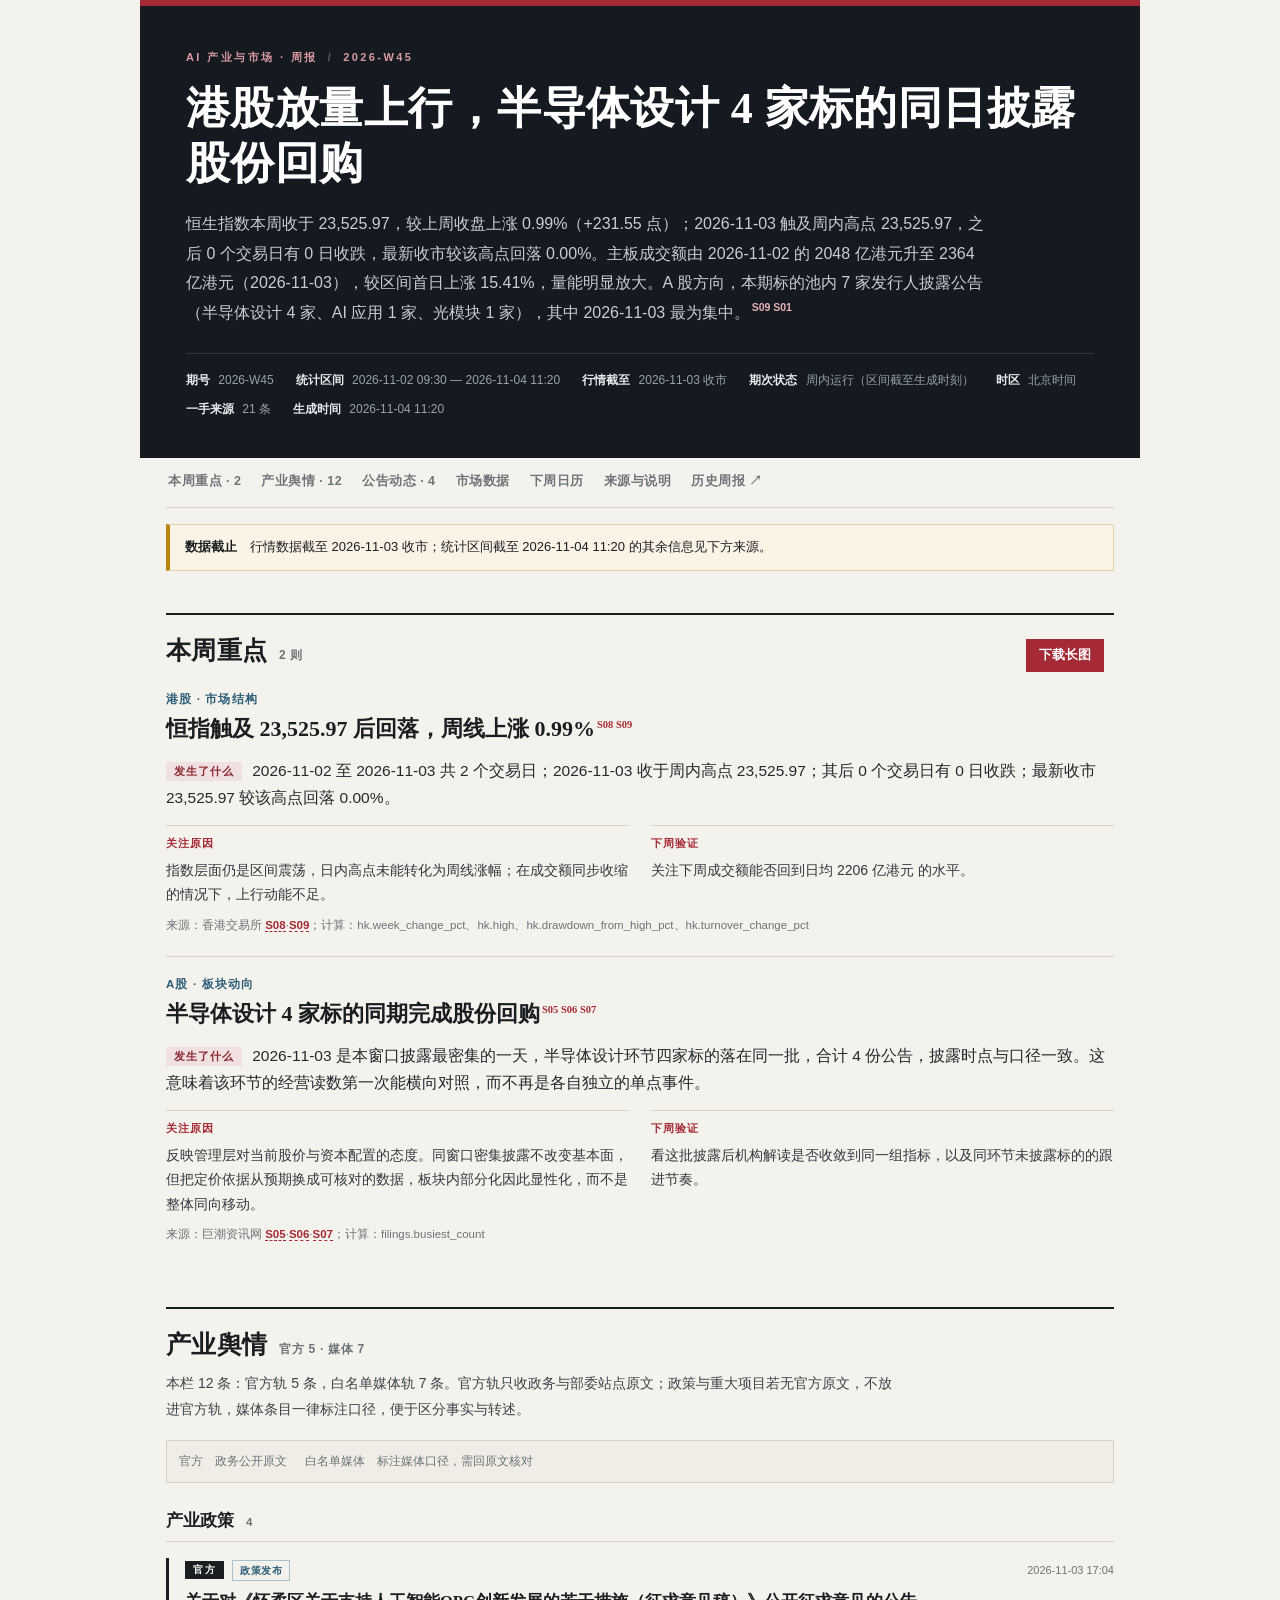
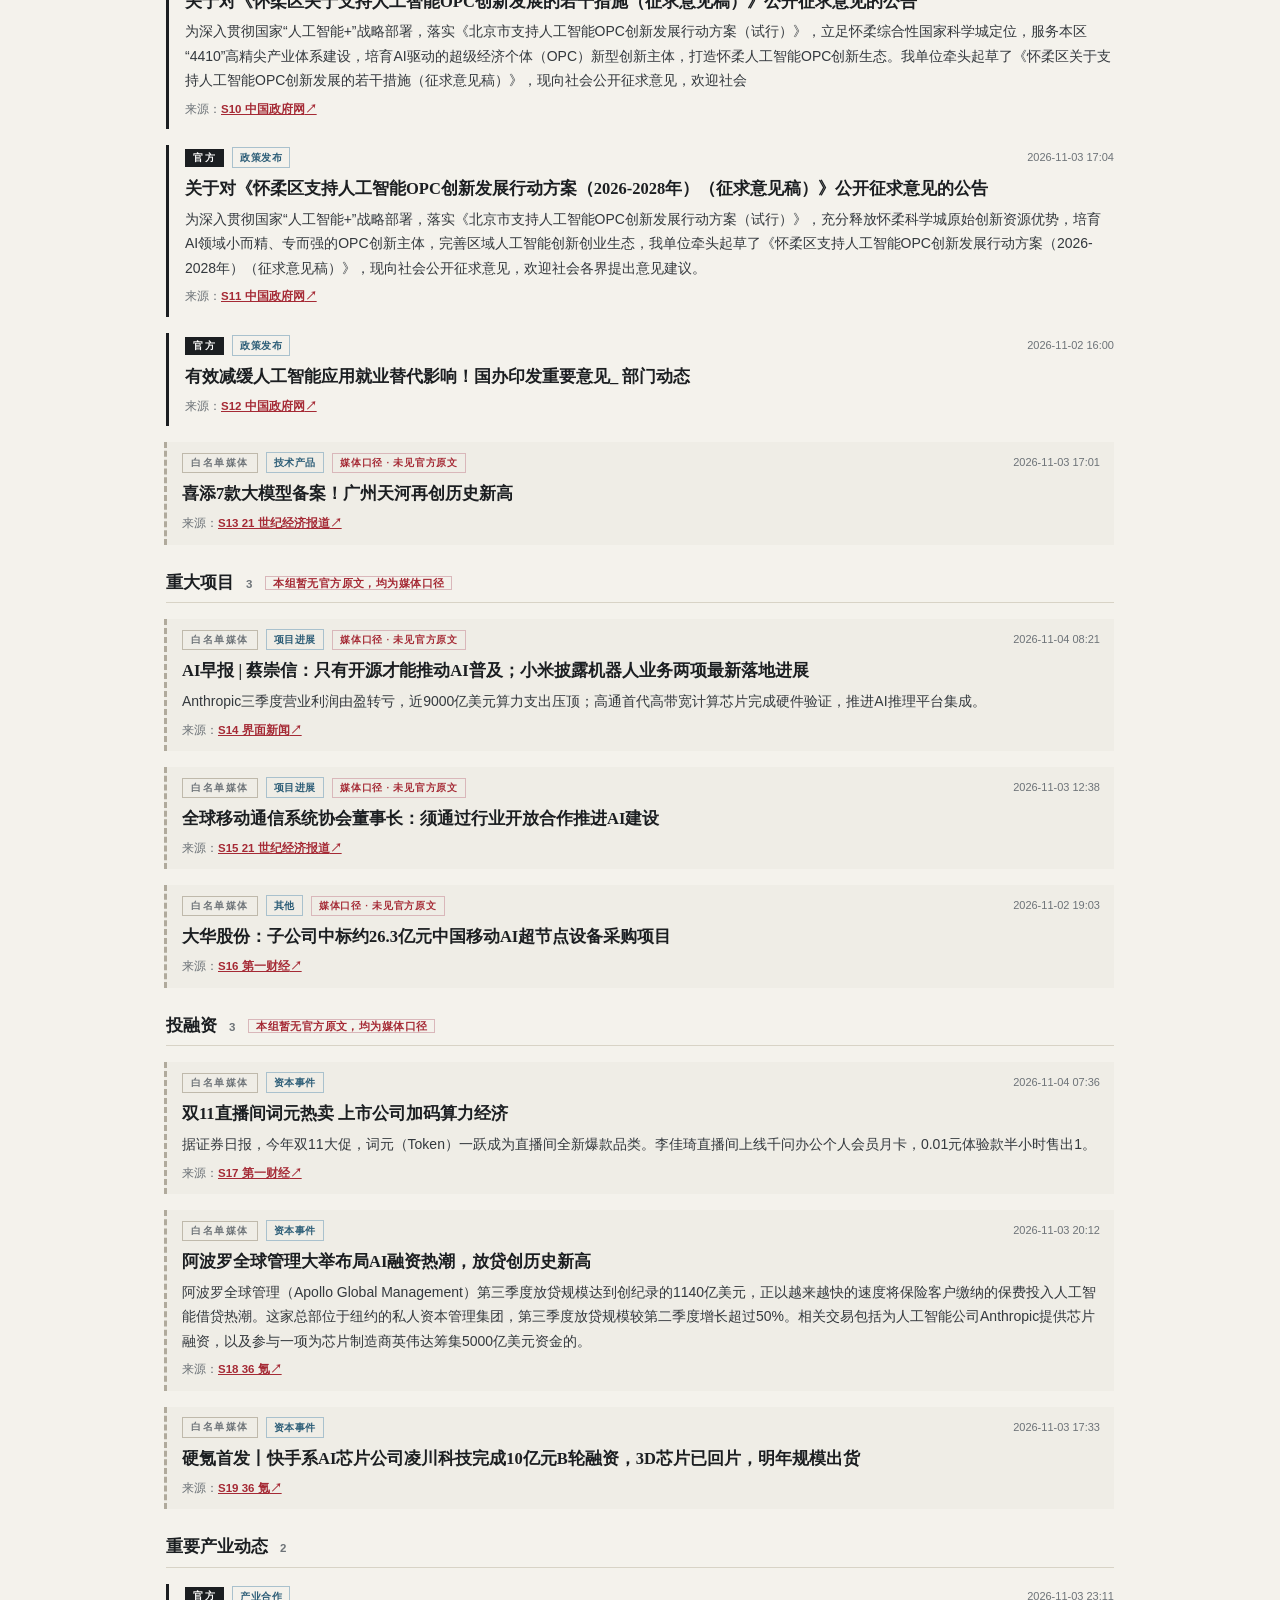
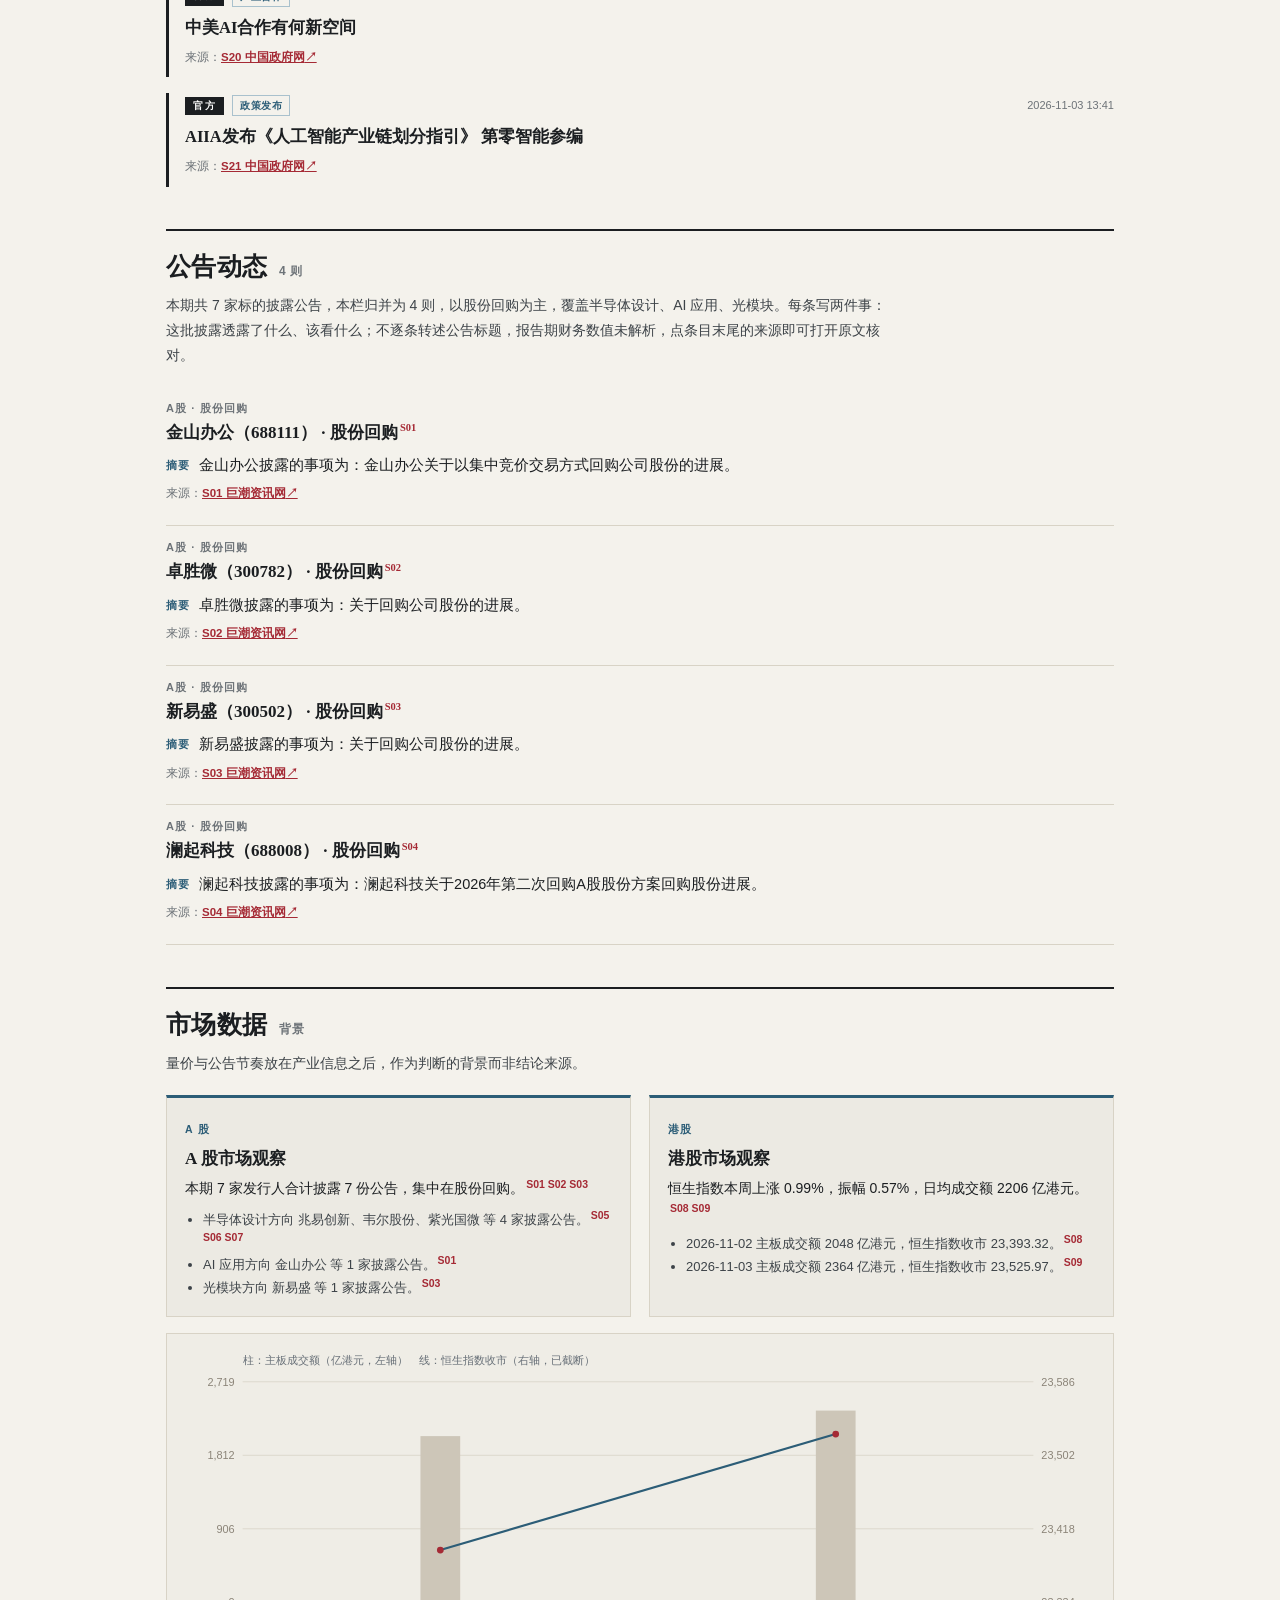
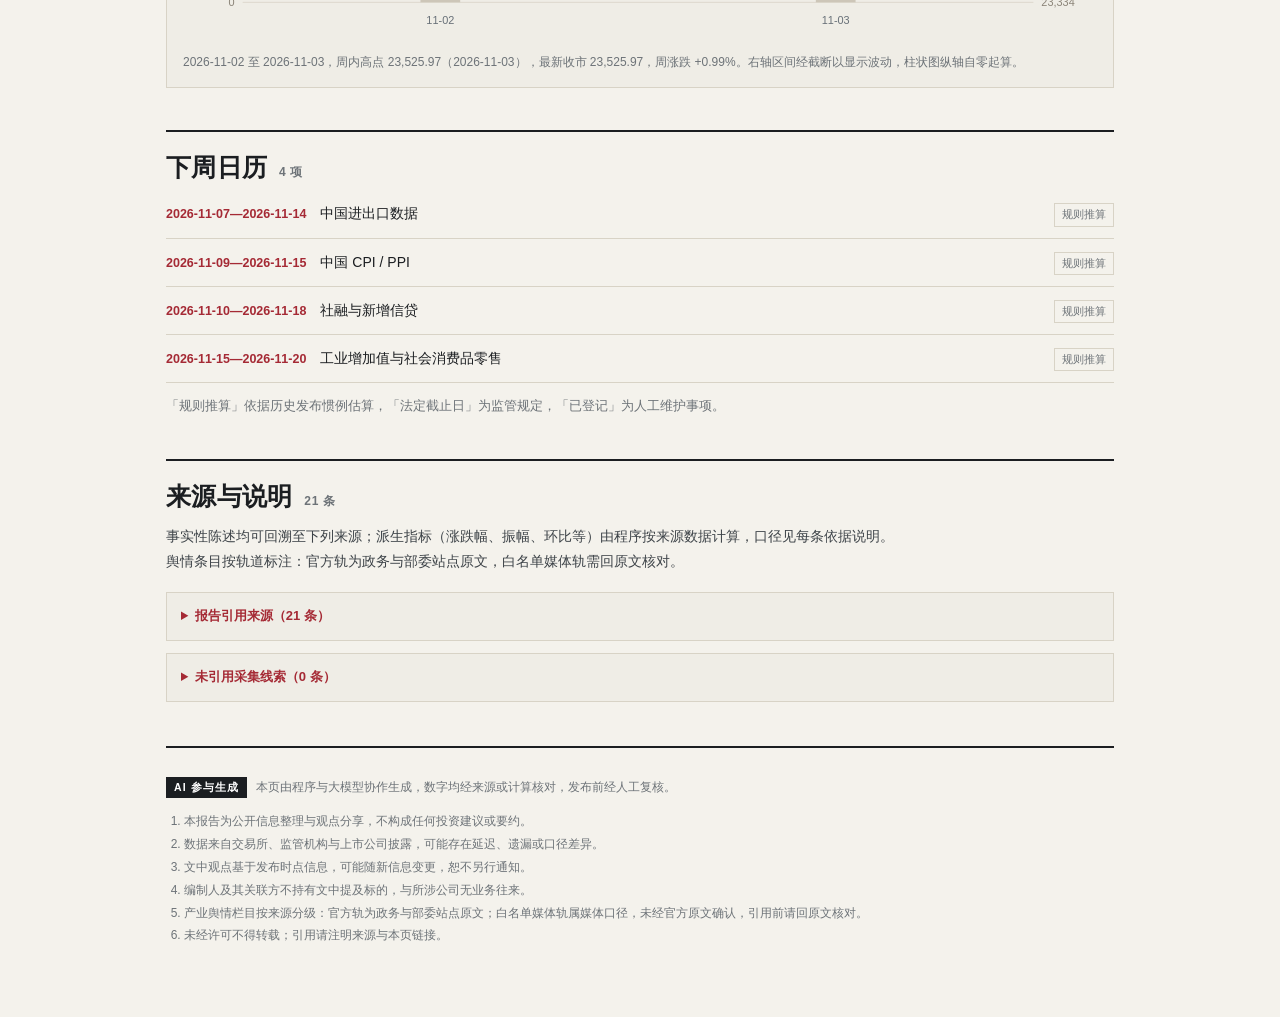
==== commit f0af1150: "Publish A/H AI market weekly 2026-11-04" ====
--- a/index.html
+++ b/index.html
@@ -1,8 +1,8 @@
 <!doctype html>
 <html lang="zh-CN"><head><meta charset="utf-8"><meta name="viewport" content="width=device-width, initial-scale=1">
-<meta name="description" content="本期披露窗口集中在半导体与光通信环节，多家公司同步推进股份回购，资本配置动作在同一环节内高度重合，使管理层对自身估值的态度成为可读信息；港股主板成交额逐日抬升，指数小幅收涨，量能扩张与价格上行同向，但区间振幅有限，说明资金参与度提升尚未转化为方向性突破。产业侧，地方人工智能专项政策进入征求意见与项目入库阶段，央企场景共创与产业链划分指引同步推进，政策供给从框架走向落地细则。交易所行情显示，恒生指数收于 23,525.97，本期上涨 0.99%。">
+<meta name="description" content="恒生指数本周收于 23,525.97，较上周收盘上涨 0.99%（+231.55 点）；2026-11-03 触及周内高点 23,525.97，之后 0 个交易日有 0 日收跌，最新收市较该高点回落 0.00%。主板成交额由 2026-11-02 的 2048 亿港元升至 2364 亿港元（2026-11-03），较区间首日上涨 15.41%，量能明显放大。A 股方向，本期标的池内 7 家发行人披露公告（半导体设计 4 家、AI 应用 1 家、光模块 1 家），其中 2026-11-03 最为集中。">
 <meta name="generator" content="ai-market-weekly 2026-W45">
-<title>回购密集落地，港股量能抬升｜AI 产业与市场周报</title>
+<title>港股放量上行，半导体设计 4 家标的同日披露股份回购｜AI 产业与市场周报</title>
 <style>
 :root{
   --paper:#f4f2ec; --ink:#1b1e21; --muted:#6d7378; --line:#d8d3c6;
@@ -156,31 +156,31 @@
 </style></head><body><div class="shell">
 <header class="masthead">
 <p class="kicker">AI 产业与市场 · 周报<span class="sep">/</span>2026-W45</p>
-<h1>回购密集落地，港股量能抬升</h1>
-<p class="standfirst">本期披露窗口集中在半导体与光通信环节，多家公司同步推进股份回购，资本配置动作在同一环节内高度重合，使管理层对自身估值的态度成为可读信息；港股主板成交额逐日抬升，指数小幅收涨，量能扩张与价格上行同向，但区间振幅有限，说明资金参与度提升尚未转化为方向性突破。产业侧，地方人工智能专项政策进入征求意见与项目入库阶段，央企场景共创与产业链划分指引同步推进，政策供给从框架走向落地细则。交易所行情显示，恒生指数收于 23,525.97，本期上涨 0.99%。<sup class="cite"><a href="#S01">S01</a> <a href="#S02">S02</a> <a href="#S03">S03</a> <a href="#S04">S04</a> <a href="#S05">S05</a> <a href="#S06">S06</a> <a href="#S07">S07</a> <a href="#S08">S08</a> <a href="#S09">S09</a> <a href="#S10">S10</a> <a href="#S11">S11</a> <a href="#S12">S12</a> <a href="#S20">S20</a> <a href="#S21">S21</a></sup></p>
-<div class="masthead-facts"><span><b>期号</b> 2026-W45</span><span><b>统计区间</b> 2026-11-02 09:30 — 2026-11-04 11:05</span><span><b>行情截至</b> 2026-11-03 收市</span><span><b>期次状态</b> 周内运行（区间截至生成时刻）</span><span><b>时区</b> 北京时间</span><span><b>一手来源</b> 21 条</span><span><b>生成时间</b> 2026-11-04 11:05</span></div>
+<h1>港股放量上行，半导体设计 4 家标的同日披露股份回购</h1>
+<p class="standfirst">恒生指数本周收于 23,525.97，较上周收盘上涨 0.99%（+231.55 点）；2026-11-03 触及周内高点 23,525.97，之后 0 个交易日有 0 日收跌，最新收市较该高点回落 0.00%。主板成交额由 2026-11-02 的 2048 亿港元升至 2364 亿港元（2026-11-03），较区间首日上涨 15.41%，量能明显放大。A 股方向，本期标的池内 7 家发行人披露公告（半导体设计 4 家、AI 应用 1 家、光模块 1 家），其中 2026-11-03 最为集中。<sup class="cite"><a href="#S09">S09</a> <a href="#S01">S01</a></sup></p>
+<div class="masthead-facts"><span><b>期号</b> 2026-W45</span><span><b>统计区间</b> 2026-11-02 09:30 — 2026-11-04 11:20</span><span><b>行情截至</b> 2026-11-03 收市</span><span><b>期次状态</b> 周内运行（区间截至生成时刻）</span><span><b>时区</b> 北京时间</span><span><b>一手来源</b> 21 条</span><span><b>生成时间</b> 2026-11-04 11:20</span></div>
 </header>
-<nav class="toc"><a href="#focus">本周重点 · 4</a><a href="#intel">产业舆情 · 11</a><a href="#filings">公告动态 · 1</a><a href="#markets">市场数据</a><a href="#outlook">下周日历</a><a href="#sources">来源与说明</a><a href="weekly/">历史周报 ↗</a></nav>
-<div class="datacut"><b>数据截止</b>　行情数据截至 2026-11-03 收市；统计区间截至 2026-11-04 11:05 的其余信息见下方来源。</div>
+<nav class="toc"><a href="#focus">本周重点 · 2</a><a href="#intel">产业舆情 · 12</a><a href="#filings">公告动态 · 4</a><a href="#markets">市场数据</a><a href="#outlook">下周日历</a><a href="#sources">来源与说明</a><a href="weekly/">历史周报 ↗</a></nav>
+<div class="datacut"><b>数据截止</b>　行情数据截至 2026-11-03 收市；统计区间截至 2026-11-04 11:20 的其余信息见下方来源。</div>
 <main>
 <section id="focus" class="block">
-<div class="block-head"><h2>本周重点<span class="count">4 则</span></h2>
+<div class="block-head"><h2>本周重点<span class="count">2 则</span></h2>
 <div class="export-actions"><button class="export-button" type="button" data-export-highlights>下载长图</button><span class="export-status" data-export-status aria-live="polite"></span></div></div>
-<article class="story"><p class="meta">A股 · 资本配置</p><h3>半导体环节回购密集，估值态度集中表态<sup class="cite"><a href="#S01">S01</a> <a href="#S02">S02</a> <a href="#S03">S03</a> <a href="#S04">S04</a> <a href="#S05">S05</a> <a href="#S06">S06</a> <a href="#S07">S07</a></sup></h3><p class="reported"><b>发生了什么</b>本期回购类披露集中在半导体设计与存储环节，多家公司以集中竞价方式推进股份回购并更新进展，其中部分公司披露的是回购方案与回购报告书，而非单纯进度更新；光通信与办公软件环节亦有回购进展落地。披露时间集中在同一窗口，口径以进展公告为主，方案类与进展类并存，使回购的执行阶段差异变得可读。</p><div class="triple"><div class="analysis"><b>关注原因</b>回购在同一环节内高密度出现，把管理层对自身估值区间的判断从隐性转为显性，定价依据由此多了一层公司行为信号；方案类披露与进展类披露并存，意味着后续执行节奏而非单次表态才是可跟踪的变量，环节内态度的一致性也提供了横向比较的基准。</div><div class="watch"><b>下周验证</b>后续披露中方案类公告是否进入实施阶段；回购进展的更新频率与规模是否延续；同一环节内是否出现态度分化。</div></div><p class="source">来源：巨潮资讯网 <a class="sid" href="https://static.cninfo.com.cn/finalpage/2026-11-04/1225654956.PDF" target="_blank" rel="noopener noreferrer" title="打开原文">S01</a>·<a class="sid" href="https://static.cninfo.com.cn/finalpage/2026-11-03/1225655880.PDF" target="_blank" rel="noopener noreferrer" title="打开原文">S02</a>·<a class="sid" href="https://static.cninfo.com.cn/finalpage/2026-11-03/1225655406.PDF" target="_blank" rel="noopener noreferrer" title="打开原文">S03</a>·<a class="sid" href="https://static.cninfo.com.cn/finalpage/2026-11-03/1225653790.PDF" target="_blank" rel="noopener noreferrer" title="打开原文">S04</a>·<a class="sid" href="https://static.cninfo.com.cn/finalpage/2026-11-03/1225652254.PDF" target="_blank" rel="noopener noreferrer" title="打开原文">S05</a>·<a class="sid" href="https://static.cninfo.com.cn/finalpage/2026-11-03/1225652252.PDF" target="_blank" rel="noopener noreferrer" title="打开原文">S06</a>·<a class="sid" href="https://static.cninfo.com.cn/finalpage/2026-11-03/1225653976.PDF" target="_blank" rel="noopener noreferrer" title="打开原文">S07</a>；计算：filings.issuers、filings.total_filings</p></article><article class="story"><p class="meta">港股 · 市场结构</p><h3>成交额逐日抬升，指数收于区间高位<sup class="cite"><a href="#S08">S08</a> <a href="#S09">S09</a></sup></h3><p class="reported"><b>发生了什么</b>港股主板成交额在区间内逐日抬升，末日成交额高于首日，恒生指数小幅收涨并收于区间最高收市，自高点未见回落；区间振幅有限，指数在窄幅区间内完成量能扩张。</p><div class="triple"><div class="analysis"><b>关注原因</b>量能扩张与指数上行同向，说明资金参与度提升已转化为价格重心的温和上移，但振幅有限意味着多空分歧尚未被有效打破；成交放大若持续，定价依据将从存量博弈转向增量参与，反之则可能只是区间内的短期换手。</div><div class="watch"><b>下周验证</b>末日成交额的高位能否在下一区间延续；指数是否跌破本期最低收市；成交放大伴随的是指数继续上移还是转为横盘。</div></div><p class="source">来源：香港交易所 <a class="sid" href="https://www.hkex.com.hk/eng/stat/smstat/dayquot/d261102e.htm" target="_blank" rel="noopener noreferrer" title="打开原文">S08</a>·<a class="sid" href="https://www.hkex.com.hk/eng/stat/smstat/dayquot/d261103e.htm" target="_blank" rel="noopener noreferrer" title="打开原文">S09</a>；计算：hk.week_change_pct、hk.turnover_change_pct、hk.amplitude_pct、hk.close</p></article><article class="story"><p class="meta">产业 · 产业政策</p><h3>地方人工智能专项政策进入细则阶段<sup class="cite"><a href="#S10">S10</a> <a href="#S11">S11</a> <a href="#S12">S12</a></sup></h3><p class="reported"><b>发生了什么</b>地方层面人工智能政策供给在本期集中推进：江门市工业和信息化局启动省级人工智能技术攻坚项目入库组织工作；北京市怀柔区就支持人工智能创新主体发展的若干措施与行动方案公开征求意见，两份文件均以培育新型创新主体、完善区域创新创业生态为指向，并明确对接上级人工智能行动部署。</p><div class="triple"><div class="analysis"><b>关注原因</b>政策供给从框架性部署转向项目入库与区级实施细则，意味着支持方式开始落到可申报、可考核的载体上；创新主体被单独界定并配套措施，使政策受益对象的边界变得清晰，地方科学城资源与产业政策的衔接方式也随之显性化。</div><div class="watch"><b>下周验证</b>征求意见稿是否在后续转为正式发布；项目入库是否出现首批名单；其他地区是否跟进同类创新主体支持措施。</div></div><p class="source">来源：中国政府网 <a class="sid" href="https://www.jiangmen.gov.cn/jmgxj/gkmlpt/content/3/3579/post_3579977.html" target="_blank" rel="noopener noreferrer" title="打开原文">S10</a>·<a class="sid" href="https://www.beijing.gov.cn/hudong/gfxwjzj/qjzjxx/202611/t20261103_4930660.html" target="_blank" rel="noopener noreferrer" title="打开原文">S11</a>·<a class="sid" href="https://www.beijing.gov.cn/hudong/gfxwjzj/qjzjxx/202611/t20261103_4930564.html" target="_blank" rel="noopener noreferrer" title="打开原文">S12</a></p></article><article class="story"><p class="meta">产业 · 产业生态</p><h3>央企场景共创启动，产业链划分指引发布<sup class="cite"><a href="#S20">S20</a> <a href="#S21">S21</a></sup></h3><p class="reported"><b>发生了什么</b>人工智能产业生态建设在本期出现两条并行线索：人工智能相关大会启动央企场景共创，并发布国产算力与物理智能方向的新成果；行业协会发布人工智能产业链划分指引，并有企业参与编制。两条线索分别指向应用场景的组织方式与产业链环节的界定标准。</p><div class="triple"><div class="analysis"><b>关注原因</b>央企场景共创把需求侧的组织者从分散企业上收至大型央企，场景开放方式的变化会直接影响供给侧的订单结构与验证路径；产业链划分指引则提供了环节归属的统一口径，使后续统计、政策适配与投资分类具备可比基础，两者共同作用会改变产业信息的可读性。</div><div class="watch"><b>下周验证</b>场景共创是否形成可跟踪的项目清单；产业链划分指引是否被地方政策或统计口径采纳；参与编制的企业范围是否扩大。</div></div><p class="source">来源：中国政府网 <a class="sid" href="https://www.ncsti.gov.cn/kjdt/scyq/zgckxc/zgcdt/202611/t20261104_261142.html" target="_blank" rel="noopener noreferrer" title="打开原文">S20</a>·<a class="sid" href="https://www.ncsti.gov.cn/kjdt/kjrd/202611/t20261103_260940.html" target="_blank" rel="noopener noreferrer" title="打开原文">S21</a></p></article>
+<article class="story"><p class="meta">港股 · 市场结构</p><h3>恒指触及 23,525.97 后回落，周线上涨 0.99%<sup class="cite"><a href="#S08">S08</a> <a href="#S09">S09</a></sup></h3><p class="reported"><b>发生了什么</b>2026-11-02 至 2026-11-03 共 2 个交易日；2026-11-03 收于周内高点 23,525.97；其后 0 个交易日有 0 日收跌；最新收市 23,525.97 较该高点回落 0.00%。</p><div class="triple"><div class="analysis"><b>关注原因</b>指数层面仍是区间震荡，日内高点未能转化为周线涨幅；在成交额同步收缩的情况下，上行动能不足。</div><div class="watch"><b>下周验证</b>关注下周成交额能否回到日均 2206 亿港元 的水平。</div></div><p class="source">来源：香港交易所 <a class="sid" href="https://www.hkex.com.hk/eng/stat/smstat/dayquot/d261102e.htm" target="_blank" rel="noopener noreferrer" title="打开原文">S08</a>·<a class="sid" href="https://www.hkex.com.hk/eng/stat/smstat/dayquot/d261103e.htm" target="_blank" rel="noopener noreferrer" title="打开原文">S09</a>；计算：hk.week_change_pct、hk.high、hk.drawdown_from_high_pct、hk.turnover_change_pct</p></article><article class="story"><p class="meta">A股 · 板块动向</p><h3>半导体设计 4 家标的同期完成股份回购<sup class="cite"><a href="#S05">S05</a> <a href="#S06">S06</a> <a href="#S07">S07</a></sup></h3><p class="reported"><b>发生了什么</b>2026-11-03 是本窗口披露最密集的一天，半导体设计环节四家标的落在同一批，合计 4 份公告，披露时点与口径一致。这意味着该环节的经营读数第一次能横向对照，而不再是各自独立的单点事件。</p><div class="triple"><div class="analysis"><b>关注原因</b>反映管理层对当前股价与资本配置的态度。同窗口密集披露不改变基本面，但把定价依据从预期换成可核对的数据，板块内部分化因此显性化，而不是整体同向移动。</div><div class="watch"><b>下周验证</b>看这批披露后机构解读是否收敛到同一组指标，以及同环节未披露标的的跟进节奏。</div></div><p class="source">来源：巨潮资讯网 <a class="sid" href="https://static.cninfo.com.cn/finalpage/2026-11-03/1225652254.PDF" target="_blank" rel="noopener noreferrer" title="打开原文">S05</a>·<a class="sid" href="https://static.cninfo.com.cn/finalpage/2026-11-03/1225652252.PDF" target="_blank" rel="noopener noreferrer" title="打开原文">S06</a>·<a class="sid" href="https://static.cninfo.com.cn/finalpage/2026-11-03/1225653976.PDF" target="_blank" rel="noopener noreferrer" title="打开原文">S07</a>；计算：filings.busiest_count</p></article>
 </section>
 <section id="intel" class="block">
-<div class="block-head"><h2>产业舆情<span class="count">官方 5 · 媒体 6</span></h2></div>
-<p class="block-lead">本栏 11 条：官方轨 5 条，白名单媒体轨 6 条。官方轨只收政务与部委站点原文；政策与重大项目若无官方原文，不放进官方轨，媒体条目一律标注口径，便于区分事实与转述。</p><div class="intel-legend"><span class="legend legend-official">官方</span>政务公开原文<span class="legend legend-media">白名单媒体</span>标注媒体口径，需回原文核对</div><div class="thread"><h3>产业政策<span class="count">4</span></h3><article class="intel track-official"><div class="intel-head"><span class="track">官方</span><span class="chip">政策发布</span><span class="stamp">2026-11-04 08:36</span></div><h4>江门启动省级人工智能技术攻坚项目入库</h4><p class="source">来源：<a href="https://www.jiangmen.gov.cn/jmgxj/gkmlpt/content/3/3579/post_3579977.html" target="_blank" rel="noopener noreferrer">S10 中国政府网<span class="ext">↗</span></a></p></article><article class="intel track-official"><div class="intel-head"><span class="track">官方</span><span class="chip">政策发布</span><span class="stamp">2026-11-03 17:04</span></div><h4>怀柔就人工智能创新主体支持措施征求意见</h4><p class="reading">为深入贯彻国家“人工智能+”战略部署，落实《北京市支持人工智能OPC创新发展行动方案（试行）》，立足怀柔综合性国家科学城定位，服务本区“4410”高精尖产业体系建设，培育AI驱动的超级经济个体（OPC）新型创新主体，打造怀柔人工智能OPC创新生态。我单位牵头起草了《怀柔区关于支持人工智能OPC创新发展的若干措施（征求意见稿）》，现向社会公开征求意见，欢迎社会</p><p class="source">来源：<a href="https://www.beijing.gov.cn/hudong/gfxwjzj/qjzjxx/202611/t20261103_4930660.html" target="_blank" rel="noopener noreferrer">S11 中国政府网<span class="ext">↗</span></a></p></article><article class="intel track-official"><div class="intel-head"><span class="track">官方</span><span class="chip">政策发布</span><span class="stamp">2026-11-03 17:04</span></div><h4>怀柔就人工智能创新主体行动方案征求意见</h4><p class="reading">为深入贯彻国家“人工智能+”战略部署，落实《北京市支持人工智能OPC创新发展行动方案（试行）》，充分释放怀柔科学城原始创新资源优势，培育AI领域小而精、专而强的OPC创新主体，完善区域人工智能创新创业生态，我单位牵头起草了《怀柔区支持人工智能OPC创新发展行动方案（2026-2028年）（征求意见稿）》，现向社会公开征求意见，欢迎社会各界提出意见建议。</p><p class="source">来源：<a href="https://www.beijing.gov.cn/hudong/gfxwjzj/qjzjxx/202611/t20261103_4930564.html" target="_blank" rel="noopener noreferrer">S12 中国政府网<span class="ext">↗</span></a></p></article><article class="intel track-media"><div class="intel-head"><span class="track">白名单媒体</span><span class="chip">技术产品</span><span class="caveat">媒体口径 · 未见官方原文</span><span class="stamp">2026-11-03 17:01</span></div><h4>广州天河新增大模型备案，属地备案量创新高</h4><p class="source">来源：<a href="https://www.21jingji.com/article/20261103/herald/15300d96bfcd966f0b789f42b11170c9.html" target="_blank" rel="noopener noreferrer">S13 21 世纪经济报道<span class="ext">↗</span></a></p></article></div><div class="thread"><h3>重大项目<span class="count">3</span></h3><article class="intel track-official"><div class="intel-head"><span class="track">官方</span><span class="chip">项目进展</span><span class="stamp">2026-11-04 10:48</span></div><h4>人工智能大会启动央企场景共创并发布算力成果</h4><p class="source">来源：<a href="https://www.ncsti.gov.cn/kjdt/scyq/zgckxc/zgcdt/202611/t20261104_261142.html" target="_blank" rel="noopener noreferrer">S20 中国政府网<span class="ext">↗</span></a></p></article><article class="intel track-media"><div class="intel-head"><span class="track">白名单媒体</span><span class="chip">项目进展</span><span class="caveat">媒体口径 · 未见官方原文</span><span class="stamp">2026-11-04 08:21</span></div><h4>小米披露机器人业务落地进展，开源议题升温</h4><p class="reading">Anthropic三季度营业利润由盈转亏，近9000亿美元算力支出压顶；高通首代高带宽计算芯片完成硬件验证，推进AI推理平台集成。</p><p class="source">来源：<a href="https://www.jiemian.com/article/15288958.html" target="_blank" rel="noopener noreferrer">S14 界面新闻<span class="ext">↗</span></a></p></article><article class="intel track-media"><div class="intel-head"><span class="track">白名单媒体</span><span class="chip">项目进展</span><span class="caveat">媒体口径 · 未见官方原文</span><span class="stamp">2026-11-02 19:03</span></div><h4>大华子公司中标运营商智能超节点设备采购</h4><p class="source">来源：<a href="https://www.yicai.com/news/103421912.html" target="_blank" rel="noopener noreferrer">S16 第一财经<span class="ext">↗</span></a></p></article></div><div class="thread"><h3>投融资<span class="count">3</span><span class="thread-flag">本组暂无官方原文，均为媒体口径</span></h3><article class="intel track-media"><div class="intel-head"><span class="track">白名单媒体</span><span class="chip">资本事件</span><span class="stamp">2026-11-04 09:03</span></div><h4>涌源合生获天使轮融资，以生物数据服务智能研发</h4><p class="source">来源：<a href="https://36kr.com/p/4047812928518660" target="_blank" rel="noopener noreferrer">S17 36 氪<span class="ext">↗</span></a></p></article><article class="intel track-media"><div class="intel-head"><span class="track">白名单媒体</span><span class="chip">资本事件</span><span class="stamp">2026-11-04 08:05</span></div><h4>希格生科完成A+轮首关，推进智能类器官管线</h4><p class="source">来源：<a href="https://36kr.com/p/4053679246300292" target="_blank" rel="noopener noreferrer">S18 36 氪<span class="ext">↗</span></a></p></article><article class="intel track-media"><div class="intel-head"><span class="track">白名单媒体</span><span class="chip">资本事件</span><span class="stamp">2026-11-04 07:36</span></div><h4>词元进入直播促销，上市公司加码算力经济</h4><p class="reading">据证券日报，今年双11大促，词元（Token）一跃成为直播间全新爆款品类。李佳琦直播间上线千问办公个人会员月卡，0.01元体验款半小时售出1。</p><p class="source">来源：<a href="https://www.yicai.com/brief/103424375.html" target="_blank" rel="noopener noreferrer">S19 第一财经<span class="ext">↗</span></a></p></article></div><div class="thread"><h3>重要产业动态<span class="count">1</span></h3><article class="intel track-official"><div class="intel-head"><span class="track">官方</span><span class="chip">政策发布</span><span class="stamp">2026-11-03 13:41</span></div><h4>行业协会发布人工智能产业链划分指引</h4><p class="source">来源：<a href="https://www.ncsti.gov.cn/kjdt/kjrd/202611/t20261103_260940.html" target="_blank" rel="noopener noreferrer">S21 中国政府网<span class="ext">↗</span></a></p></article></div>
+<div class="block-head"><h2>产业舆情<span class="count">官方 5 · 媒体 7</span></h2></div>
+<p class="block-lead">本栏 12 条：官方轨 5 条，白名单媒体轨 7 条。官方轨只收政务与部委站点原文；政策与重大项目若无官方原文，不放进官方轨，媒体条目一律标注口径，便于区分事实与转述。</p><div class="intel-legend"><span class="legend legend-official">官方</span>政务公开原文<span class="legend legend-media">白名单媒体</span>标注媒体口径，需回原文核对</div><div class="thread"><h3>产业政策<span class="count">4</span></h3><article class="intel track-official"><div class="intel-head"><span class="track">官方</span><span class="chip">政策发布</span><span class="stamp">2026-11-03 17:04</span></div><h4>关于对《怀柔区关于支持人工智能OPC创新发展的若干措施（征求意见稿）》公开征求意见的公告</h4><p class="reading">为深入贯彻国家“人工智能+”战略部署，落实《北京市支持人工智能OPC创新发展行动方案（试行）》，立足怀柔综合性国家科学城定位，服务本区“4410”高精尖产业体系建设，培育AI驱动的超级经济个体（OPC）新型创新主体，打造怀柔人工智能OPC创新生态。我单位牵头起草了《怀柔区关于支持人工智能OPC创新发展的若干措施（征求意见稿）》，现向社会公开征求意见，欢迎社会</p><p class="source">来源：<a href="https://www.beijing.gov.cn/hudong/gfxwjzj/qjzjxx/202611/t20261103_4930660.html" target="_blank" rel="noopener noreferrer">S10 中国政府网<span class="ext">↗</span></a></p></article><article class="intel track-official"><div class="intel-head"><span class="track">官方</span><span class="chip">政策发布</span><span class="stamp">2026-11-03 17:04</span></div><h4>关于对《怀柔区支持人工智能OPC创新发展行动方案（2026-2028年）（征求意见稿）》公开征求意见的公告</h4><p class="reading">为深入贯彻国家“人工智能+”战略部署，落实《北京市支持人工智能OPC创新发展行动方案（试行）》，充分释放怀柔科学城原始创新资源优势，培育AI领域小而精、专而强的OPC创新主体，完善区域人工智能创新创业生态，我单位牵头起草了《怀柔区支持人工智能OPC创新发展行动方案（2026-2028年）（征求意见稿）》，现向社会公开征求意见，欢迎社会各界提出意见建议。</p><p class="source">来源：<a href="https://www.beijing.gov.cn/hudong/gfxwjzj/qjzjxx/202611/t20261103_4930564.html" target="_blank" rel="noopener noreferrer">S11 中国政府网<span class="ext">↗</span></a></p></article><article class="intel track-official"><div class="intel-head"><span class="track">官方</span><span class="chip">政策发布</span><span class="stamp">2026-11-02 16:00</span></div><h4>有效减缓人工智能应用就业替代影响！国办印发重要意见_ 部门动态</h4><p class="source">来源：<a href="https://www.fzcangshan.gov.cn/xjwz/xxgk/gzdt/bmdt/202611/t20261102_5388630.htm" target="_blank" rel="noopener noreferrer">S12 中国政府网<span class="ext">↗</span></a></p></article><article class="intel track-media"><div class="intel-head"><span class="track">白名单媒体</span><span class="chip">技术产品</span><span class="caveat">媒体口径 · 未见官方原文</span><span class="stamp">2026-11-03 17:01</span></div><h4>喜添7款大模型备案！广州天河再创历史新高</h4><p class="source">来源：<a href="https://www.21jingji.com/article/20261103/herald/15300d96bfcd966f0b789f42b11170c9.html" target="_blank" rel="noopener noreferrer">S13 21 世纪经济报道<span class="ext">↗</span></a></p></article></div><div class="thread"><h3>重大项目<span class="count">3</span><span class="thread-flag">本组暂无官方原文，均为媒体口径</span></h3><article class="intel track-media"><div class="intel-head"><span class="track">白名单媒体</span><span class="chip">项目进展</span><span class="caveat">媒体口径 · 未见官方原文</span><span class="stamp">2026-11-04 08:21</span></div><h4>AI早报 | 蔡崇信：只有开源才能推动AI普及；小米披露机器人业务两项最新落地进展</h4><p class="reading">Anthropic三季度营业利润由盈转亏，近9000亿美元算力支出压顶；高通首代高带宽计算芯片完成硬件验证，推进AI推理平台集成。</p><p class="source">来源：<a href="https://www.jiemian.com/article/15288958.html" target="_blank" rel="noopener noreferrer">S14 界面新闻<span class="ext">↗</span></a></p></article><article class="intel track-media"><div class="intel-head"><span class="track">白名单媒体</span><span class="chip">项目进展</span><span class="caveat">媒体口径 · 未见官方原文</span><span class="stamp">2026-11-03 12:38</span></div><h4>全球移动通信系统协会董事长：须通过行业开放合作推进AI建设</h4><p class="source">来源：<a href="https://www.21jingji.com/article/20261103/herald/f9ebb70cd563f546275efb52bbaaba56.html" target="_blank" rel="noopener noreferrer">S15 21 世纪经济报道<span class="ext">↗</span></a></p></article><article class="intel track-media"><div class="intel-head"><span class="track">白名单媒体</span><span class="chip">其他</span><span class="caveat">媒体口径 · 未见官方原文</span><span class="stamp">2026-11-02 19:03</span></div><h4>大华股份：子公司中标约26.3亿元中国移动AI超节点设备采购项目</h4><p class="source">来源：<a href="https://www.yicai.com/news/103421912.html" target="_blank" rel="noopener noreferrer">S16 第一财经<span class="ext">↗</span></a></p></article></div><div class="thread"><h3>投融资<span class="count">3</span><span class="thread-flag">本组暂无官方原文，均为媒体口径</span></h3><article class="intel track-media"><div class="intel-head"><span class="track">白名单媒体</span><span class="chip">资本事件</span><span class="stamp">2026-11-04 07:36</span></div><h4>双11直播间词元热卖 上市公司加码算力经济</h4><p class="reading">据证券日报，今年双11大促，词元（Token）一跃成为直播间全新爆款品类。李佳琦直播间上线千问办公个人会员月卡，0.01元体验款半小时售出1。</p><p class="source">来源：<a href="https://www.yicai.com/brief/103424375.html" target="_blank" rel="noopener noreferrer">S17 第一财经<span class="ext">↗</span></a></p></article><article class="intel track-media"><div class="intel-head"><span class="track">白名单媒体</span><span class="chip">资本事件</span><span class="stamp">2026-11-03 20:12</span></div><h4>阿波罗全球管理大举布局AI融资热潮，放贷创历史新高</h4><p class="reading">阿波罗全球管理（Apollo Global Management）第三季度放贷规模达到创纪录的1140亿美元，正以越来越快的速度将保险客户缴纳的保费投入人工智能借贷热潮。这家总部位于纽约的私人资本管理集团，第三季度放贷规模较第二季度增长超过50%。相关交易包括为人工智能公司Anthropic提供芯片融资，以及参与一项为芯片制造商英伟达筹集5000亿美元资金的。</p><p class="source">来源：<a href="https://www.36kr.com/newsflashes/4053969823601544" target="_blank" rel="noopener noreferrer">S18 36 氪<span class="ext">↗</span></a></p></article><article class="intel track-media"><div class="intel-head"><span class="track">白名单媒体</span><span class="chip">资本事件</span><span class="stamp">2026-11-03 17:33</span></div><h4>硬氪首发丨快手系AI芯片公司凌川科技完成10亿元B轮融资，3D芯片已回片，明年规模出货</h4><p class="source">来源：<a href="https://m.36kr.com/p/4054776980378758" target="_blank" rel="noopener noreferrer">S19 36 氪<span class="ext">↗</span></a></p></article></div><div class="thread"><h3>重要产业动态<span class="count">2</span></h3><article class="intel track-official"><div class="intel-head"><span class="track">官方</span><span class="chip">产业合作</span><span class="stamp">2026-11-03 23:11</span></div><h4>中美AI合作有何新空间</h4><p class="source">来源：<a href="https://desk.sh.gov.cn/zxfw/xwzx/20261103/7a736c32151b4e4187cb6cc526ec6b35.html" target="_blank" rel="noopener noreferrer">S20 中国政府网<span class="ext">↗</span></a></p></article><article class="intel track-official"><div class="intel-head"><span class="track">官方</span><span class="chip">政策发布</span><span class="stamp">2026-11-03 13:41</span></div><h4>AIIA发布《人工智能产业链划分指引》 第零智能参编</h4><p class="source">来源：<a href="https://www.ncsti.gov.cn/kjdt/kjrd/202611/t20261103_260940.html" target="_blank" rel="noopener noreferrer">S21 中国政府网<span class="ext">↗</span></a></p></article></div>
 </section>
-<section id="filings" class="block"><div class="block-head"><h2>公告动态<span class="count">1 则</span></h2></div><p class="block-lead">本期共 7 家标的披露公告，本栏归并为 1 则，以股份回购为主，覆盖半导体设计、AI 应用、光模块。每条写两件事：这批披露透露了什么、该看什么；不逐条转述公告标题，报告期财务数值未解析，点条目末尾的来源即可打开原文核对。</p><article class="update"><p class="meta">产业 · 行业组织</p><h3>全球移动通信系统协会呼吁以开放合作推进智能建设<sup class="cite"><a href="#S15">S15</a></sup></h3><p class="reading"><b>摘要</b>全球移动通信系统协会董事长在公开场合表示，人工智能建设须通过行业开放合作推进。</p><p class="source">来源：<a href="https://www.21jingji.com/article/20261103/herald/f9ebb70cd563f546275efb52bbaaba56.html" target="_blank" rel="noopener noreferrer">S15 21 世纪经济报道<span class="ext">↗</span></a></p></article></section>
+<section id="filings" class="block"><div class="block-head"><h2>公告动态<span class="count">4 则</span></h2></div><p class="block-lead">本期共 7 家标的披露公告，本栏归并为 4 则，以股份回购为主，覆盖半导体设计、AI 应用、光模块。每条写两件事：这批披露透露了什么、该看什么；不逐条转述公告标题，报告期财务数值未解析，点条目末尾的来源即可打开原文核对。</p><article class="update"><p class="meta">A股 · 股份回购</p><h3>金山办公（688111） · 股份回购<sup class="cite"><a href="#S01">S01</a></sup></h3><p class="reading"><b>摘要</b>金山办公披露的事项为：金山办公关于以集中竞价交易方式回购公司股份的进展。</p><p class="source">来源：<a href="https://static.cninfo.com.cn/finalpage/2026-11-04/1225654956.PDF" target="_blank" rel="noopener noreferrer">S01 巨潮资讯网<span class="ext">↗</span></a></p></article><article class="update"><p class="meta">A股 · 股份回购</p><h3>卓胜微（300782） · 股份回购<sup class="cite"><a href="#S02">S02</a></sup></h3><p class="reading"><b>摘要</b>卓胜微披露的事项为：关于回购公司股份的进展。</p><p class="source">来源：<a href="https://static.cninfo.com.cn/finalpage/2026-11-03/1225655880.PDF" target="_blank" rel="noopener noreferrer">S02 巨潮资讯网<span class="ext">↗</span></a></p></article><article class="update"><p class="meta">A股 · 股份回购</p><h3>新易盛（300502） · 股份回购<sup class="cite"><a href="#S03">S03</a></sup></h3><p class="reading"><b>摘要</b>新易盛披露的事项为：关于回购公司股份的进展。</p><p class="source">来源：<a href="https://static.cninfo.com.cn/finalpage/2026-11-03/1225655406.PDF" target="_blank" rel="noopener noreferrer">S03 巨潮资讯网<span class="ext">↗</span></a></p></article><article class="update"><p class="meta">A股 · 股份回购</p><h3>澜起科技（688008） · 股份回购<sup class="cite"><a href="#S04">S04</a></sup></h3><p class="reading"><b>摘要</b>澜起科技披露的事项为：澜起科技关于2026年第二次回购A股股份方案回购股份进展。</p><p class="source">来源：<a href="https://static.cninfo.com.cn/finalpage/2026-11-03/1225653790.PDF" target="_blank" rel="noopener noreferrer">S04 巨潮资讯网<span class="ext">↗</span></a></p></article></section>
 <section id="markets" class="block"><div class="block-head"><h2>市场数据<span class="count">背景</span></h2></div>
 <p class="block-lead">量价与公告节奏放在产业信息之后，作为判断的背景而非结论来源。</p>
-<div class="market-grid"><article class="market"><span class="tag">A 股</span><h3>A 股市场观察</h3><p>本期 A 股披露以股份回购进展为主，覆盖半导体设计、存储、光模块与办公软件等环节，多家公司在同一窗口更新回购进度，资本配置动作的密度高于其他公告类型，回购口径的可比性使环节间的态度差异变得可读。<sup class="cite"><a href="#S01">S01</a> <a href="#S02">S02</a> <a href="#S03">S03</a> <a href="#S04">S04</a> <a href="#S05">S05</a> <a href="#S06">S06</a> <a href="#S07">S07</a></sup></p><ul><li>半导体设计与存储环节多家公司同步披露回购进展，回购行为在同一环节内集中出现，构成对估值区间的集体表态。<sup class="cite"><a href="#S02">S02</a> <a href="#S04">S04</a> <a href="#S05">S05</a> <a href="#S06">S06</a> <a href="#S07">S07</a></sup></li><li>光通信与办公软件环节亦有回购进展落地，回购覆盖面从硬件向应用软件延伸，资本配置动作不再局限于单一板块。<sup class="cite"><a href="#S01">S01</a> <a href="#S03">S03</a></sup></li><li>部分公司披露的是回购方案与回购报告书，与单纯进展公告不同，方案类披露意味着后续执行节奏将成为可跟踪变量。<sup class="cite"><a href="#S07">S07</a></sup></li></ul></article><article class="market"><span class="tag">港股</span><h3>港股市场观察</h3><p>港股主板成交额逐日抬升，恒生指数小幅收涨并收于区间高位，量能扩张与指数上行同向，但振幅有限，资金参与度提升尚未形成方向性突破。<sup class="cite"><a href="#S08">S08</a> <a href="#S09">S09</a></sup></p><ul><li>主板成交额末日较首日明显放大，量能抬升与指数收涨同步出现，显示资金参与度在区间内持续增强。<sup class="cite"><a href="#S08">S08</a> <a href="#S09">S09</a></sup></li><li>指数收于区间最高收市，自高点未见回落，价格重心上移与成交放大形成同向配合。<sup class="cite"><a href="#S09">S09</a></sup></li><li>区间振幅有限，指数在窄幅区间内完成量能扩张，方向性突破尚未确认。<sup class="cite"><a href="#S08">S08</a> <a href="#S09">S09</a></sup></li></ul></article></div><figure class="chart"><svg viewBox="0 0 920 300" role="img" aria-label="港股主板成交额与恒生指数 2026-11-02 至 2026-11-03 走势"><line x1="60" y1="34.0" x2="856" y2="34.0" stroke="#ddd8cd" stroke-width="1"/><text x="52" y="38.0" text-anchor="end" font-size="11" fill="#8b8478">2,719</text><text x="864" y="38.0" font-size="11" fill="#8b8478">23,586</text><line x1="60" y1="108.0" x2="856" y2="108.0" stroke="#ddd8cd" stroke-width="1"/><text x="52" y="112.0" text-anchor="end" font-size="11" fill="#8b8478">1,812</text><text x="864" y="112.0" font-size="11" fill="#8b8478">23,502</text><line x1="60" y1="182.0" x2="856" y2="182.0" stroke="#ddd8cd" stroke-width="1"/><text x="52" y="186.0" text-anchor="end" font-size="11" fill="#8b8478">906</text><text x="864" y="186.0" font-size="11" fill="#8b8478">23,418</text><line x1="60" y1="256.0" x2="856" y2="256.0" stroke="#ddd8cd" stroke-width="1"/><text x="52" y="260.0" text-anchor="end" font-size="11" fill="#8b8478">0</text><text x="864" y="260.0" font-size="11" fill="#8b8478">23,334</text><rect x="239.0" y="88.7" width="40.0" height="167.3" fill="#cdc6b8"/><text x="259.0" y="278" text-anchor="middle" font-size="11" fill="#687078">11-02</text><rect x="637.0" y="63.0" width="40.0" height="193.0" fill="#cdc6b8"/><text x="657.0" y="278" text-anchor="middle" font-size="11" fill="#687078">11-03</text><polyline points="259.0,203.4 657.0,86.6" fill="none" stroke="#2c5d77" stroke-width="2.2"/><circle cx="259.0" cy="203.4" r="3.4" fill="#a52a35"/><circle cx="657.0" cy="86.6" r="3.4" fill="#a52a35"/><text x="60" y="16" font-size="11" fill="#687078">柱：主板成交额（亿港元，左轴）　线：恒生指数收市（右轴，已截断）</text></svg><figcaption class="chart-cap">2026-11-02 至 2026-11-03，周内高点 23,525.97（2026-11-03），最新收市 23,525.97，周涨跌 +0.99%。右轴区间经截断以显示波动，柱状图纵轴自零起算。</figcaption></figure></section>
+<div class="market-grid"><article class="market"><span class="tag">A 股</span><h3>A 股市场观察</h3><p>本期 7 家发行人合计披露 7 份公告，集中在股份回购。<sup class="cite"><a href="#S01">S01</a> <a href="#S02">S02</a> <a href="#S03">S03</a></sup></p><ul><li>半导体设计方向 兆易创新、韦尔股份、紫光国微 等 4 家披露公告。<sup class="cite"><a href="#S05">S05</a> <a href="#S06">S06</a> <a href="#S07">S07</a></sup></li><li>AI 应用方向 金山办公 等 1 家披露公告。<sup class="cite"><a href="#S01">S01</a></sup></li><li>光模块方向 新易盛 等 1 家披露公告。<sup class="cite"><a href="#S03">S03</a></sup></li></ul></article><article class="market"><span class="tag">港股</span><h3>港股市场观察</h3><p>恒生指数本周上涨 0.99%，振幅 0.57%，日均成交额 2206 亿港元。<sup class="cite"><a href="#S08">S08</a> <a href="#S09">S09</a></sup></p><ul><li>2026-11-02 主板成交额 2048 亿港元，恒生指数收市 23,393.32。<sup class="cite"><a href="#S08">S08</a></sup></li><li>2026-11-03 主板成交额 2364 亿港元，恒生指数收市 23,525.97。<sup class="cite"><a href="#S09">S09</a></sup></li></ul></article></div><figure class="chart"><svg viewBox="0 0 920 300" role="img" aria-label="港股主板成交额与恒生指数 2026-11-02 至 2026-11-03 走势"><line x1="60" y1="34.0" x2="856" y2="34.0" stroke="#ddd8cd" stroke-width="1"/><text x="52" y="38.0" text-anchor="end" font-size="11" fill="#8b8478">2,719</text><text x="864" y="38.0" font-size="11" fill="#8b8478">23,586</text><line x1="60" y1="108.0" x2="856" y2="108.0" stroke="#ddd8cd" stroke-width="1"/><text x="52" y="112.0" text-anchor="end" font-size="11" fill="#8b8478">1,812</text><text x="864" y="112.0" font-size="11" fill="#8b8478">23,502</text><line x1="60" y1="182.0" x2="856" y2="182.0" stroke="#ddd8cd" stroke-width="1"/><text x="52" y="186.0" text-anchor="end" font-size="11" fill="#8b8478">906</text><text x="864" y="186.0" font-size="11" fill="#8b8478">23,418</text><line x1="60" y1="256.0" x2="856" y2="256.0" stroke="#ddd8cd" stroke-width="1"/><text x="52" y="260.0" text-anchor="end" font-size="11" fill="#8b8478">0</text><text x="864" y="260.0" font-size="11" fill="#8b8478">23,334</text><rect x="239.0" y="88.7" width="40.0" height="167.3" fill="#cdc6b8"/><text x="259.0" y="278" text-anchor="middle" font-size="11" fill="#687078">11-02</text><rect x="637.0" y="63.0" width="40.0" height="193.0" fill="#cdc6b8"/><text x="657.0" y="278" text-anchor="middle" font-size="11" fill="#687078">11-03</text><polyline points="259.0,203.4 657.0,86.6" fill="none" stroke="#2c5d77" stroke-width="2.2"/><circle cx="259.0" cy="203.4" r="3.4" fill="#a52a35"/><circle cx="657.0" cy="86.6" r="3.4" fill="#a52a35"/><text x="60" y="16" font-size="11" fill="#687078">柱：主板成交额（亿港元，左轴）　线：恒生指数收市（右轴，已截断）</text></svg><figcaption class="chart-cap">2026-11-02 至 2026-11-03，周内高点 23,525.97（2026-11-03），最新收市 23,525.97，周涨跌 +0.99%。右轴区间经截断以显示波动，柱状图纵轴自零起算。</figcaption></figure></section>
 <section id="outlook" class="block"><div class="block-head"><h2>下周日历<span class="count">4 项</span></h2></div><ul class="calendar"><li><span class="when">2026-11-07—2026-11-14</span><span class="what">中国进出口数据</span><span class="tag-certainty">规则推算</span></li><li><span class="when">2026-11-09—2026-11-15</span><span class="what">中国 CPI / PPI</span><span class="tag-certainty">规则推算</span></li><li><span class="when">2026-11-10—2026-11-18</span><span class="what">社融与新增信贷</span><span class="tag-certainty">规则推算</span></li><li><span class="when">2026-11-15—2026-11-20</span><span class="what">工业增加值与社会消费品零售</span><span class="tag-certainty">规则推算</span></li></ul><p class="note">「规则推算」依据历史发布惯例估算，「法定截止日」为监管规定，「已登记」为人工维护事项。</p></section>
 
 <section id="sources" class="block"><div class="block-head"><h2>来源与说明<span class="count">21 条</span></h2></div>
 <p class="block-lead">事实性陈述均可回溯至下列来源；派生指标（涨跌幅、振幅、环比等）由程序按来源数据计算，口径见每条依据说明。舆情条目按轨道标注：官方轨为政务与部委站点原文，白名单媒体轨需回原文核对。</p>
-<details class="source-details" open><summary>报告引用来源（21 条）</summary><ol class="sources"><li id="S01"><b>[S01] A股 · 巨潮资讯网 · 上市公司一手公告</b><br><a href="https://static.cninfo.com.cn/finalpage/2026-11-04/1225654956.PDF" target="_blank" rel="noopener noreferrer">金山办公（688111）股份回购 ↗</a><br><small>2026-11-04（仅日期） · 金山办公（688111）本期披露：金山办公关于以集中竞价交易方式回购公司股份的进展公告。</small></li><li id="S02"><b>[S02] A股 · 巨潮资讯网 · 上市公司一手公告</b><br><a href="https://static.cninfo.com.cn/finalpage/2026-11-03/1225655880.PDF" target="_blank" rel="noopener noreferrer">卓胜微（300782）股份回购 ↗</a><br><small>2026-11-03 18:36（北京时间） · 卓胜微（300782）本期披露：关于回购公司股份的进展公告。</small></li><li id="S03"><b>[S03] A股 · 巨潮资讯网 · 上市公司一手公告</b><br><a href="https://static.cninfo.com.cn/finalpage/2026-11-03/1225655406.PDF" target="_blank" rel="noopener noreferrer">新易盛（300502）股份回购 ↗</a><br><small>2026-11-03 17:16（北京时间） · 新易盛（300502）本期披露：关于回购公司股份的进展公告。</small></li><li id="S04"><b>[S04] A股 · 巨潮资讯网 · 上市公司一手公告</b><br><a href="https://static.cninfo.com.cn/finalpage/2026-11-03/1225653790.PDF" target="_blank" rel="noopener noreferrer">澜起科技（688008）股份回购 ↗</a><br><small>2026-11-03（仅日期） · 澜起科技（688008）本期披露：澜起科技关于2026年第二次回购A股股份方案回购股份进展。</small></li><li id="S05"><b>[S05] A股 · 巨潮资讯网 · 上市公司一手公告</b><br><a href="https://static.cninfo.com.cn/finalpage/2026-11-03/1225652254.PDF" target="_blank" rel="noopener noreferrer">兆易创新（603986）股份回购 ↗</a><br><small>2026-11-03（仅日期） · 兆易创新（603986）本期披露：兆易创新关于以集中竞价交易方式回购A股股份的进展公告。</small></li><li id="S06"><b>[S06] A股 · 巨潮资讯网 · 上市公司一手公告</b><br><a href="https://static.cninfo.com.cn/finalpage/2026-11-03/1225652252.PDF" target="_blank" rel="noopener noreferrer">韦尔股份（603501）股份回购 ↗</a><br><small>2026-11-03（仅日期） · 韦尔股份（603501）本期披露：关于以集中竞价方式回购A股股份的进展公告。</small></li><li id="S07"><b>[S07] A股 · 巨潮资讯网 · 上市公司一手公告</b><br><a href="https://static.cninfo.com.cn/finalpage/2026-11-03/1225653976.PDF" target="_blank" rel="noopener noreferrer">紫光国微（002049）股份回购 ↗</a><br><small>2026-11-03（仅日期） · 紫光国微（002049）本期披露：关于以集中竞价交易方式回购公司股份方案的公告暨回购报告书。</small></li><li id="S08"><b>[S08] 港股 · 香港交易所 · 港交所官方行情</b><br><a href="https://www.hkex.com.hk/eng/stat/smstat/dayquot/d261102e.htm" target="_blank" rel="noopener noreferrer">港交所 2026-11-02 每日成交及恒生指数 ↗</a><br><small>2026-11-02（仅日期） · 日期 2026-11-02。主板成交额 204,840,390,739 港元。恒生指数收市 23393.32，前收市 23294.42。</small></li><li id="S09"><b>[S09] 港股 · 香港交易所 · 港交所官方行情</b><br><a href="https://www.hkex.com.hk/eng/stat/smstat/dayquot/d261103e.htm" target="_blank" rel="noopener noreferrer">港交所 2026-11-03 每日成交及恒生指数 ↗</a><br><small>2026-11-03（仅日期） · 日期 2026-11-03。主板成交额 236,404,374,446 港元。恒生指数收市 23525.97，前收市 23393.32。</small></li><li id="S10"><b>[S10] 产业 · 中国政府网 · 政务公开</b><br><a href="https://www.jiangmen.gov.cn/jmgxj/gkmlpt/content/3/3579/post_3579977.html" target="_blank" rel="noopener noreferrer">江门市工业和信息化局关于组织开展2027年省级人工智能技术攻坚项目入库工作的通知 ↗</a><br><small>2026-11-04 08:36（北京时间） · 江门市工业和信息化局关于组织开展2027年省级人工智能技术攻坚项目入库工作的通知    江门市人民政府</small></li><li id="S11"><b>[S11] 产业 · 中国政府网 · 政务公开</b><br><a href="https://www.beijing.gov.cn/hudong/gfxwjzj/qjzjxx/202611/t20261103_4930660.html" target="_blank" rel="noopener noreferrer">关于对《怀柔区关于支持人工智能OPC创新发展的若干措施（征求意见稿）》公开征求意见的公告 ↗</a><br><small>2026-11-03 17:04（北京时间） · 关于对《怀柔区关于支持人工智能OPC创新发展的若干措施（征求意见稿）》公开征求意见的公告    北京市人民政府门户网站</small></li><li id="S12"><b>[S12] 产业 · 中国政府网 · 政务公开</b><br><a href="https://www.beijing.gov.cn/hudong/gfxwjzj/qjzjxx/202611/t20261103_4930564.html" target="_blank" rel="noopener noreferrer">关于对《怀柔区支持人工智能OPC创新发展行动方案（2026-2028年）（征求意见稿）》公开征求意见的公告 ↗</a><br><small>2026-11-03 17:04（北京时间） · 关于对《怀柔区支持人工智能OPC创新发展行动方案（2026-2028年）（征求意见稿）》公开征求意见的公告    北京市人民政府门户网站</small></li><li id="S13"><b>[S13] 产业 · 21 世纪经济报道 · 白名单媒体</b><br><a href="https://www.21jingji.com/article/20261103/herald/15300d96bfcd966f0b789f42b11170c9.html" target="_blank" rel="noopener noreferrer">喜添7款大模型备案！广州天河再创历史新高 ↗</a><br><small>2026-11-03 17:01（北京时间） · 喜添7款大模型备案！广州天河再创历史新高    21财经</small></li><li id="S14"><b>[S14] 产业 · 界面新闻 · 白名单媒体</b><br><a href="https://www.jiemian.com/article/15288958.html" target="_blank" rel="noopener noreferrer">AI早报 | 蔡崇信：只有开源才能推动AI普及；小米披露机器人业务两项最新落地进展 ↗</a><br><small>2026-11-04 08:21（北京时间） · AI早报 | 蔡崇信：只有开源才能推动AI普及；小米披露机器人业务两项最新落地进展    Jiemian.com</small></li><li id="S15"><b>[S15] 产业 · 21 世纪经济报道 · 白名单媒体</b><br><a href="https://www.21jingji.com/article/20261103/herald/f9ebb70cd563f546275efb52bbaaba56.html" target="_blank" rel="noopener noreferrer">全球移动通信系统协会董事长：须通过行业开放合作推进AI建设 ↗</a><br><small>2026-11-03 12:38（北京时间） · 全球移动通信系统协会董事长：须通过行业开放合作推进AI建设    21财经</small></li><li id="S16"><b>[S16] 产业 · 第一财经 · 白名单媒体</b><br><a href="https://www.yicai.com/news/103421912.html" target="_blank" rel="noopener noreferrer">大华股份：子公司中标约26.3亿元中国移动AI超节点设备采购项目 ↗</a><br><small>2026-11-02 19:03（北京时间） · 大华股份：子公司中标约26.3亿元中国移动AI超节点设备采购项目    第一财经</small></li><li id="S17"><b>[S17] 产业 · 36 氪 · 白名单媒体</b><br><a href="https://36kr.com/p/4047812928518660" target="_blank" rel="noopener noreferrer">用“DNA活字印刷术”给AI造生物数据，「涌源合生」获5000万天使轮融资｜36氪首发 ↗</a><br><small>2026-11-04 09:03（北京时间） · 用“DNA活字印刷术”给AI造生物数据，「涌源合生」获5000万天使轮融资｜36氪首发    36kr.com</small></li><li id="S18"><b>[S18] 产业 · 36 氪 · 白名单媒体</b><br><a href="https://36kr.com/p/4053679246300292" target="_blank" rel="noopener noreferrer">希格生科完成国寿股权领投的数亿元A+轮融资首关，加速“AI+类器官”源头创新管线临床推进 ↗</a><br><small>2026-11-04 08:05（北京时间） · 希格生科完成国寿股权领投的数亿元A+轮融资首关，加速“AI+类器官”源头创新管线临床推进-36氪    36kr.com</small></li><li id="S19"><b>[S19] 产业 · 第一财经 · 白名单媒体</b><br><a href="https://www.yicai.com/brief/103424375.html" target="_blank" rel="noopener noreferrer">双11直播间词元热卖 上市公司加码算力经济 ↗</a><br><small>2026-11-04 07:36（北京时间） · 双11直播间词元热卖 上市公司加码算力经济    第一财经</small></li><li id="S20"><b>[S20] 产业 · 中国政府网 · 政务公开</b><br><a href="https://www.ncsti.gov.cn/kjdt/scyq/zgckxc/zgcdt/202611/t20261104_261142.html" target="_blank" rel="noopener noreferrer">2026人工智能+大会启动央企场景共创，发布国产算力与物理AI新成果 ↗</a><br><small>2026-11-04 10:48（北京时间） · 2026人工智能+大会启动央企场景共创，发布国产算力与物理AI新成果    国际科技创新中心</small></li><li id="S21"><b>[S21] 产业 · 中国政府网 · 政务公开</b><br><a href="https://www.ncsti.gov.cn/kjdt/kjrd/202611/t20261103_260940.html" target="_blank" rel="noopener noreferrer">AIIA发布《人工智能产业链划分指引》 第零智能参编 ↗</a><br><small>2026-11-03 13:41（北京时间） · AIIA发布《人工智能产业链划分指引》 第零智能参编    国际科技创新中心</small></li></ol></details>
+<details id="report-citations" class="source-details"><summary>报告引用来源（21 条）</summary><ol class="sources"><li id="S01"><b>[S01] A股 · 巨潮资讯网 · 上市公司一手公告</b><br><a href="https://static.cninfo.com.cn/finalpage/2026-11-04/1225654956.PDF" target="_blank" rel="noopener noreferrer">金山办公（688111）股份回购 ↗</a><br><small>2026-11-04（仅日期） · 金山办公（688111）本期披露：金山办公关于以集中竞价交易方式回购公司股份的进展公告。</small></li><li id="S02"><b>[S02] A股 · 巨潮资讯网 · 上市公司一手公告</b><br><a href="https://static.cninfo.com.cn/finalpage/2026-11-03/1225655880.PDF" target="_blank" rel="noopener noreferrer">卓胜微（300782）股份回购 ↗</a><br><small>2026-11-03 18:36（北京时间） · 卓胜微（300782）本期披露：关于回购公司股份的进展公告。</small></li><li id="S03"><b>[S03] A股 · 巨潮资讯网 · 上市公司一手公告</b><br><a href="https://static.cninfo.com.cn/finalpage/2026-11-03/1225655406.PDF" target="_blank" rel="noopener noreferrer">新易盛（300502）股份回购 ↗</a><br><small>2026-11-03 17:16（北京时间） · 新易盛（300502）本期披露：关于回购公司股份的进展公告。</small></li><li id="S04"><b>[S04] A股 · 巨潮资讯网 · 上市公司一手公告</b><br><a href="https://static.cninfo.com.cn/finalpage/2026-11-03/1225653790.PDF" target="_blank" rel="noopener noreferrer">澜起科技（688008）股份回购 ↗</a><br><small>2026-11-03（仅日期） · 澜起科技（688008）本期披露：澜起科技关于2026年第二次回购A股股份方案回购股份进展。</small></li><li id="S05"><b>[S05] A股 · 巨潮资讯网 · 上市公司一手公告</b><br><a href="https://static.cninfo.com.cn/finalpage/2026-11-03/1225652254.PDF" target="_blank" rel="noopener noreferrer">兆易创新（603986）股份回购 ↗</a><br><small>2026-11-03（仅日期） · 兆易创新（603986）本期披露：兆易创新关于以集中竞价交易方式回购A股股份的进展公告。</small></li><li id="S06"><b>[S06] A股 · 巨潮资讯网 · 上市公司一手公告</b><br><a href="https://static.cninfo.com.cn/finalpage/2026-11-03/1225652252.PDF" target="_blank" rel="noopener noreferrer">韦尔股份（603501）股份回购 ↗</a><br><small>2026-11-03（仅日期） · 韦尔股份（603501）本期披露：关于以集中竞价方式回购A股股份的进展公告。</small></li><li id="S07"><b>[S07] A股 · 巨潮资讯网 · 上市公司一手公告</b><br><a href="https://static.cninfo.com.cn/finalpage/2026-11-03/1225653976.PDF" target="_blank" rel="noopener noreferrer">紫光国微（002049）股份回购 ↗</a><br><small>2026-11-03（仅日期） · 紫光国微（002049）本期披露：关于以集中竞价交易方式回购公司股份方案的公告暨回购报告书。</small></li><li id="S08"><b>[S08] 港股 · 香港交易所 · 港交所官方行情</b><br><a href="https://www.hkex.com.hk/eng/stat/smstat/dayquot/d261102e.htm" target="_blank" rel="noopener noreferrer">港交所 2026-11-02 每日成交及恒生指数 ↗</a><br><small>2026-11-02（仅日期） · 日期 2026-11-02。主板成交额 204,840,390,739 港元。恒生指数收市 23393.32，前收市 23294.42。</small></li><li id="S09"><b>[S09] 港股 · 香港交易所 · 港交所官方行情</b><br><a href="https://www.hkex.com.hk/eng/stat/smstat/dayquot/d261103e.htm" target="_blank" rel="noopener noreferrer">港交所 2026-11-03 每日成交及恒生指数 ↗</a><br><small>2026-11-03（仅日期） · 日期 2026-11-03。主板成交额 236,404,374,446 港元。恒生指数收市 23525.97，前收市 23393.32。</small></li><li id="S10"><b>[S10] 产业 · 中国政府网 · 政务公开</b><br><a href="https://www.beijing.gov.cn/hudong/gfxwjzj/qjzjxx/202611/t20261103_4930660.html" target="_blank" rel="noopener noreferrer">关于对《怀柔区关于支持人工智能OPC创新发展的若干措施（征求意见稿）》公开征求意见的公告 ↗</a><br><small>2026-11-03 17:04（北京时间） · 关于对《怀柔区关于支持人工智能OPC创新发展的若干措施（征求意见稿）》公开征求意见的公告    北京市人民政府门户网站</small></li><li id="S11"><b>[S11] 产业 · 中国政府网 · 政务公开</b><br><a href="https://www.beijing.gov.cn/hudong/gfxwjzj/qjzjxx/202611/t20261103_4930564.html" target="_blank" rel="noopener noreferrer">关于对《怀柔区支持人工智能OPC创新发展行动方案（2026-2028年）（征求意见稿）》公开征求意见的公告 ↗</a><br><small>2026-11-03 17:04（北京时间） · 关于对《怀柔区支持人工智能OPC创新发展行动方案（2026-2028年）（征求意见稿）》公开征求意见的公告    北京市人民政府门户网站</small></li><li id="S12"><b>[S12] 产业 · 中国政府网 · 政务公开</b><br><a href="https://www.fzcangshan.gov.cn/xjwz/xxgk/gzdt/bmdt/202611/t20261102_5388630.htm" target="_blank" rel="noopener noreferrer">有效减缓人工智能应用就业替代影响！国办印发重要意见_ 部门动态 ↗</a><br><small>2026-11-02 16:00（北京时间） · 有效减缓人工智能应用就业替代影响！国办印发重要意见_ 部门动态    fzcangshan.gov.cn</small></li><li id="S13"><b>[S13] 产业 · 21 世纪经济报道 · 白名单媒体</b><br><a href="https://www.21jingji.com/article/20261103/herald/15300d96bfcd966f0b789f42b11170c9.html" target="_blank" rel="noopener noreferrer">喜添7款大模型备案！广州天河再创历史新高 ↗</a><br><small>2026-11-03 17:01（北京时间） · 喜添7款大模型备案！广州天河再创历史新高    21财经</small></li><li id="S14"><b>[S14] 产业 · 界面新闻 · 白名单媒体</b><br><a href="https://www.jiemian.com/article/15288958.html" target="_blank" rel="noopener noreferrer">AI早报 | 蔡崇信：只有开源才能推动AI普及；小米披露机器人业务两项最新落地进展 ↗</a><br><small>2026-11-04 08:21（北京时间） · AI早报 | 蔡崇信：只有开源才能推动AI普及；小米披露机器人业务两项最新落地进展    Jiemian.com</small></li><li id="S15"><b>[S15] 产业 · 21 世纪经济报道 · 白名单媒体</b><br><a href="https://www.21jingji.com/article/20261103/herald/f9ebb70cd563f546275efb52bbaaba56.html" target="_blank" rel="noopener noreferrer">全球移动通信系统协会董事长：须通过行业开放合作推进AI建设 ↗</a><br><small>2026-11-03 12:38（北京时间） · 全球移动通信系统协会董事长：须通过行业开放合作推进AI建设    21财经</small></li><li id="S16"><b>[S16] 产业 · 第一财经 · 白名单媒体</b><br><a href="https://www.yicai.com/news/103421912.html" target="_blank" rel="noopener noreferrer">大华股份：子公司中标约26.3亿元中国移动AI超节点设备采购项目 ↗</a><br><small>2026-11-02 19:03（北京时间） · 大华股份：子公司中标约26.3亿元中国移动AI超节点设备采购项目    第一财经</small></li><li id="S17"><b>[S17] 产业 · 第一财经 · 白名单媒体</b><br><a href="https://www.yicai.com/brief/103424375.html" target="_blank" rel="noopener noreferrer">双11直播间词元热卖 上市公司加码算力经济 ↗</a><br><small>2026-11-04 07:36（北京时间） · 双11直播间词元热卖 上市公司加码算力经济    第一财经</small></li><li id="S18"><b>[S18] 产业 · 36 氪 · 白名单媒体</b><br><a href="https://www.36kr.com/newsflashes/4053969823601544" target="_blank" rel="noopener noreferrer">阿波罗全球管理大举布局AI融资热潮，放贷创历史新高 ↗</a><br><small>2026-11-03 20:12（北京时间） · 阿波罗全球管理大举布局AI融资热潮，放贷创历史新高-36氪    36kr</small></li><li id="S19"><b>[S19] 产业 · 36 氪 · 白名单媒体</b><br><a href="https://m.36kr.com/p/4054776980378758" target="_blank" rel="noopener noreferrer">硬氪首发丨快手系AI芯片公司凌川科技完成10亿元B轮融资，3D芯片已回片，明年规模出货 ↗</a><br><small>2026-11-03 17:33（北京时间） · 硬氪首发丨快手系AI芯片公司凌川科技完成10亿元B轮融资，3D芯片已回片，明年规模出货    36氪</small></li><li id="S20"><b>[S20] 产业 · 中国政府网 · 政务公开</b><br><a href="https://desk.sh.gov.cn/zxfw/xwzx/20261103/7a736c32151b4e4187cb6cc526ec6b35.html" target="_blank" rel="noopener noreferrer">中美AI合作有何新空间 ↗</a><br><small>2026-11-03 23:11（北京时间） · 中美AI合作有何新空间    上海市企业走出去综合服务平台</small></li><li id="S21"><b>[S21] 产业 · 中国政府网 · 政务公开</b><br><a href="https://www.ncsti.gov.cn/kjdt/kjrd/202611/t20261103_260940.html" target="_blank" rel="noopener noreferrer">AIIA发布《人工智能产业链划分指引》 第零智能参编 ↗</a><br><small>2026-11-03 13:41（北京时间） · AIIA发布《人工智能产业链划分指引》 第零智能参编    国际科技创新中心</small></li></ol></details>
 <details class="source-details"><summary>未引用采集线索（0 条）</summary><ol class="sources"><li>本期采集到的线索均已引用或未产生合格线索。</li></ol></details></section>
 </main>
 <footer class="disclaimer"><p><span class="badge-ai">AI 参与生成</span>本页由程序与大模型协作生成，数字均经来源或计算核对，发布前经人工复核。</p><ol><li>本报告为公开信息整理与观点分享，不构成任何投资建议或要约。</li><li>数据来自交易所、监管机构与上市公司披露，可能存在延迟、遗漏或口径差异。</li><li>文中观点基于发布时点信息，可能随新信息变更，恕不另行通知。</li><li>编制人及其关联方不持有文中提及标的，与所涉公司无业务往来。</li><li>产业舆情栏目按来源分级：官方轨为政务与部委站点原文；白名单媒体轨属媒体口径，未经官方原文确认，引用前请回原文核对。</li><li>未经许可不得转载；引用请注明来源与本页链接。</li></ol></footer>
@@ -290,4 +290,4 @@
     }
   });
 })();
-</script></body></html>+</script><script>window.addEventListener('pageshow', () => { const details = document.getElementById('report-citations'); if (details) details.open = false; });</script></body></html>
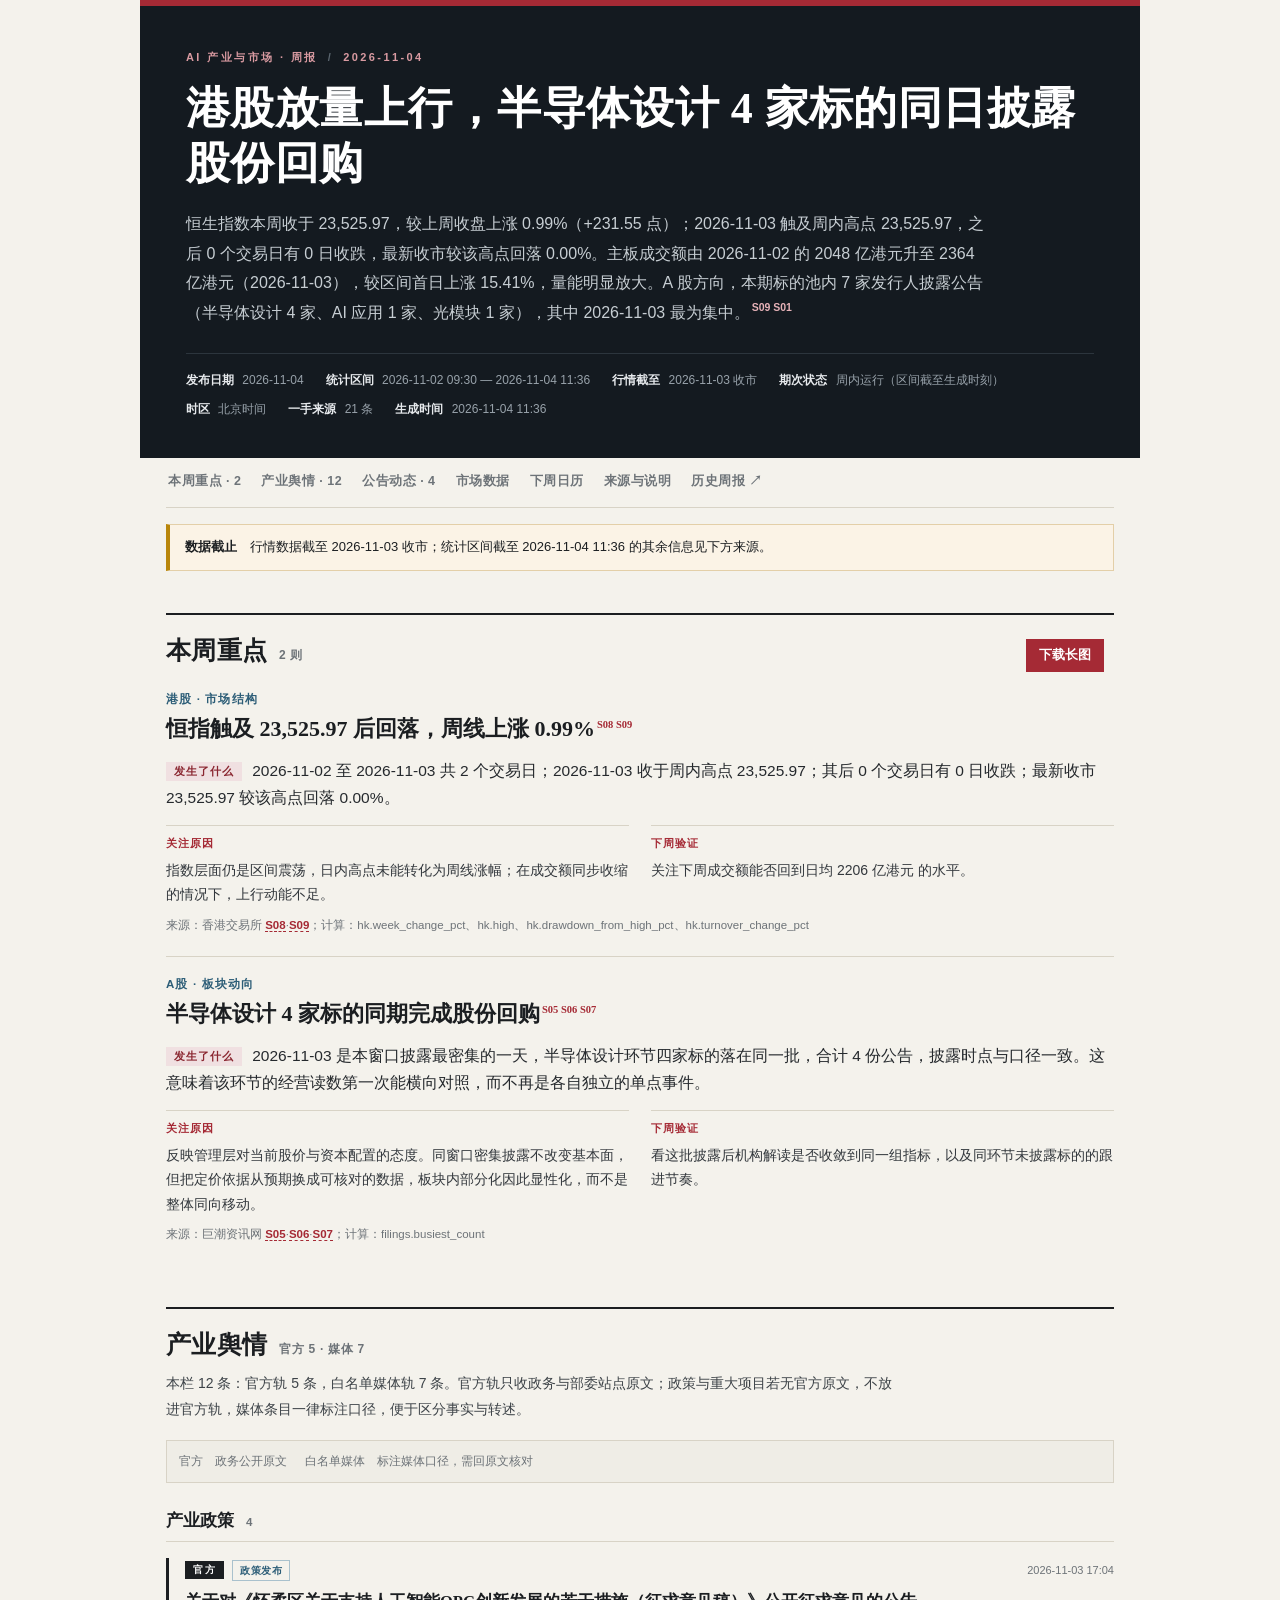
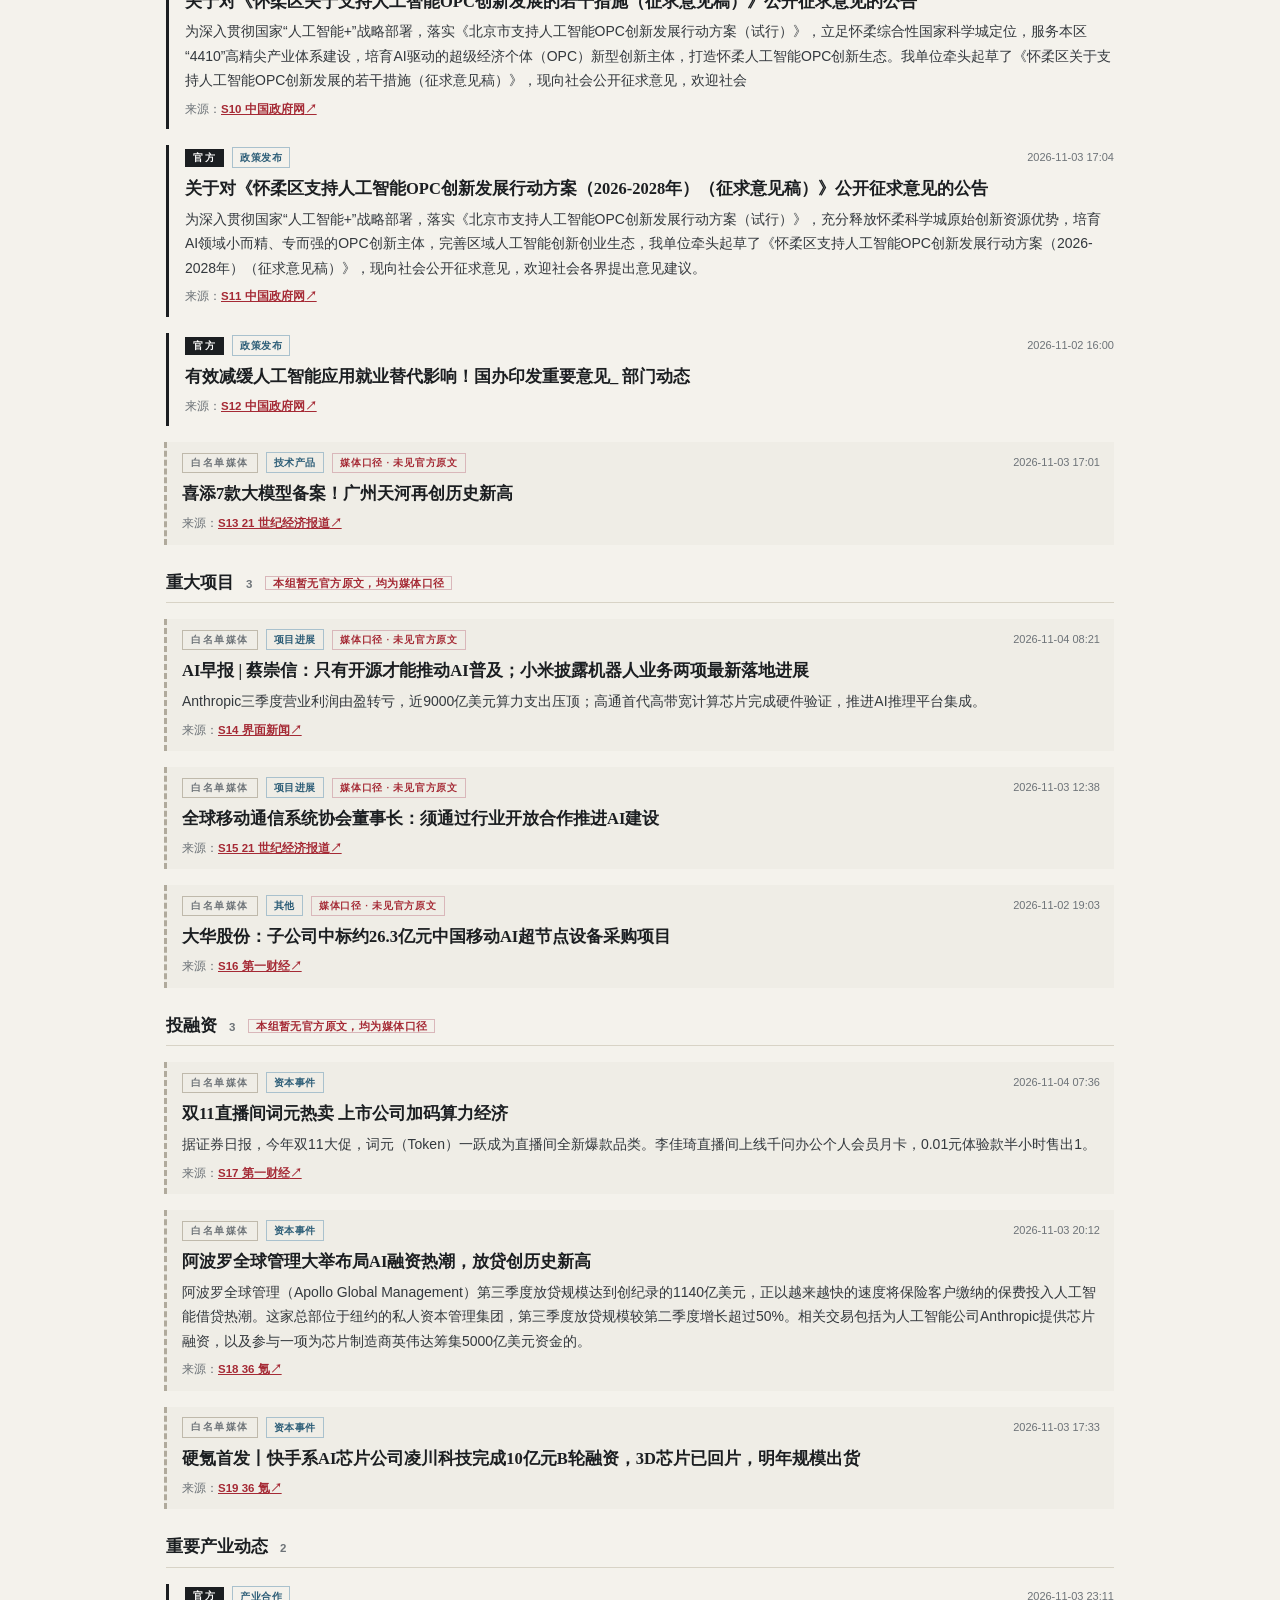
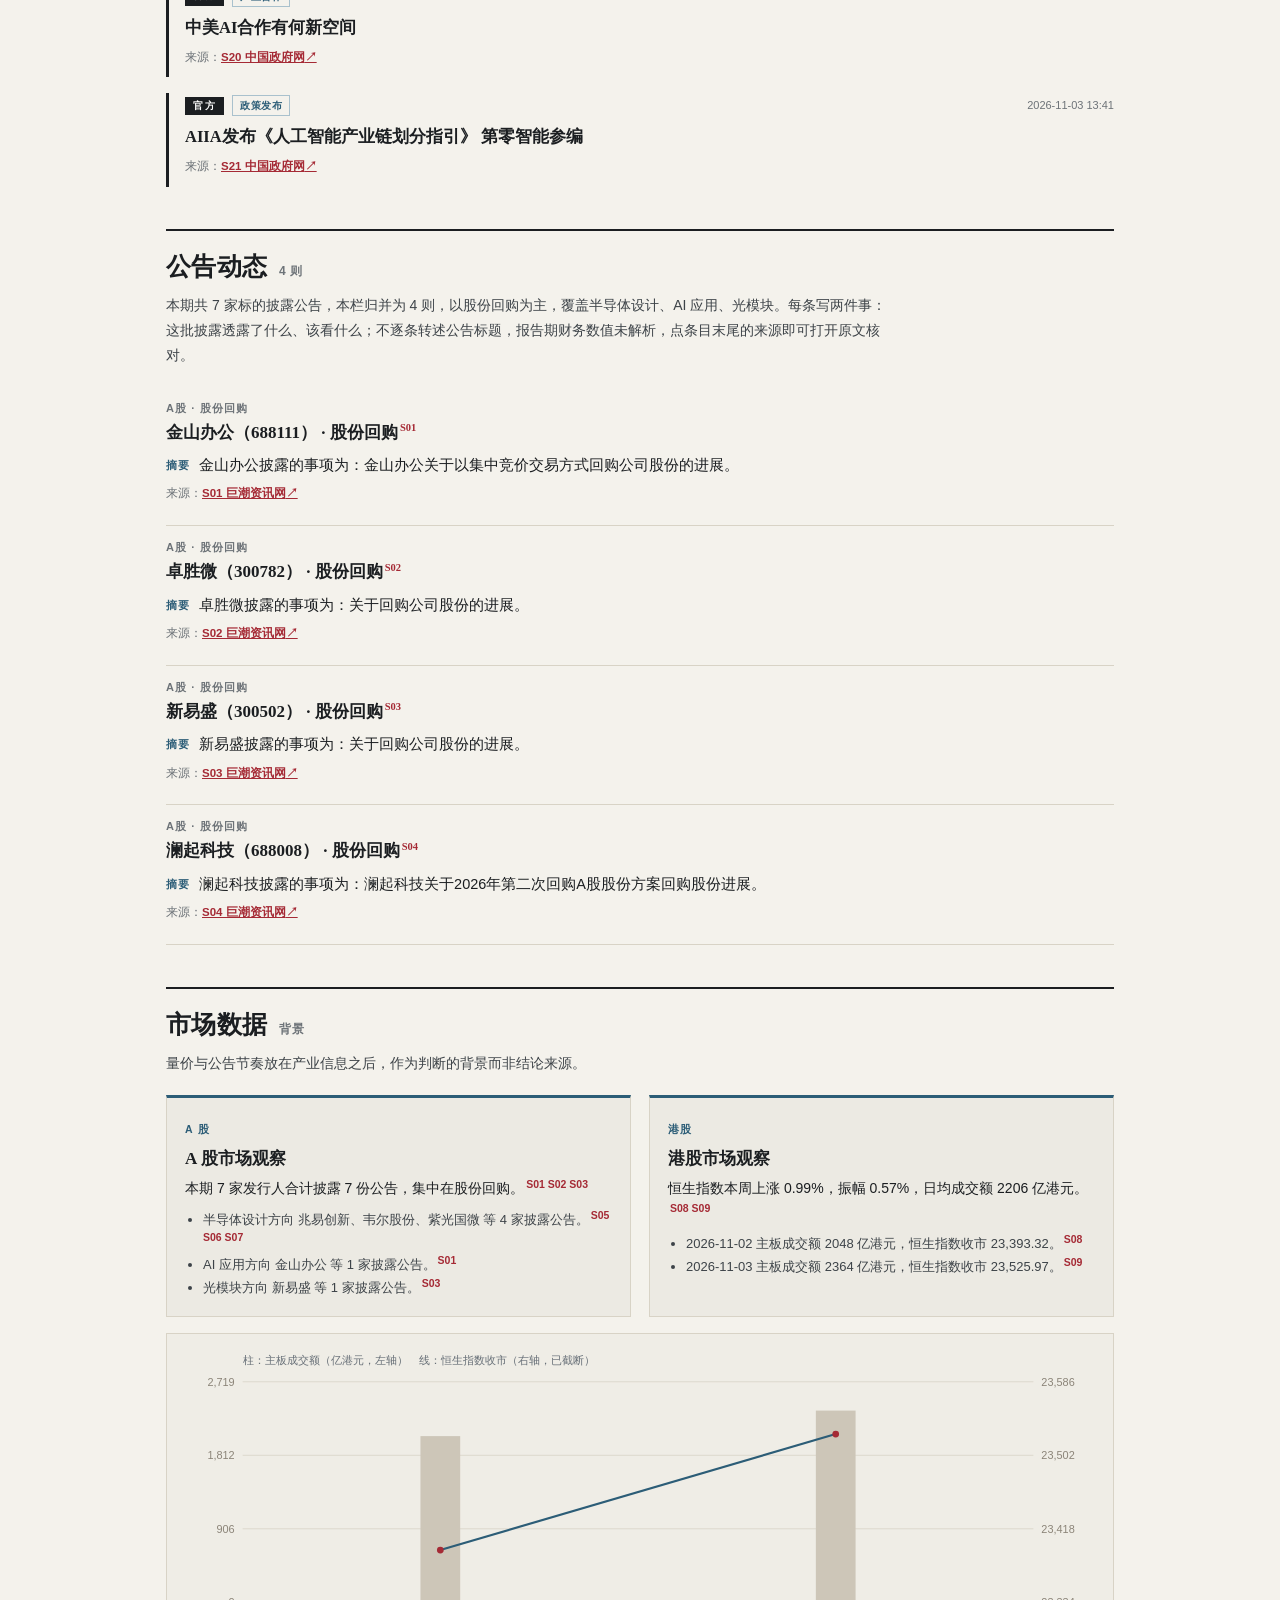
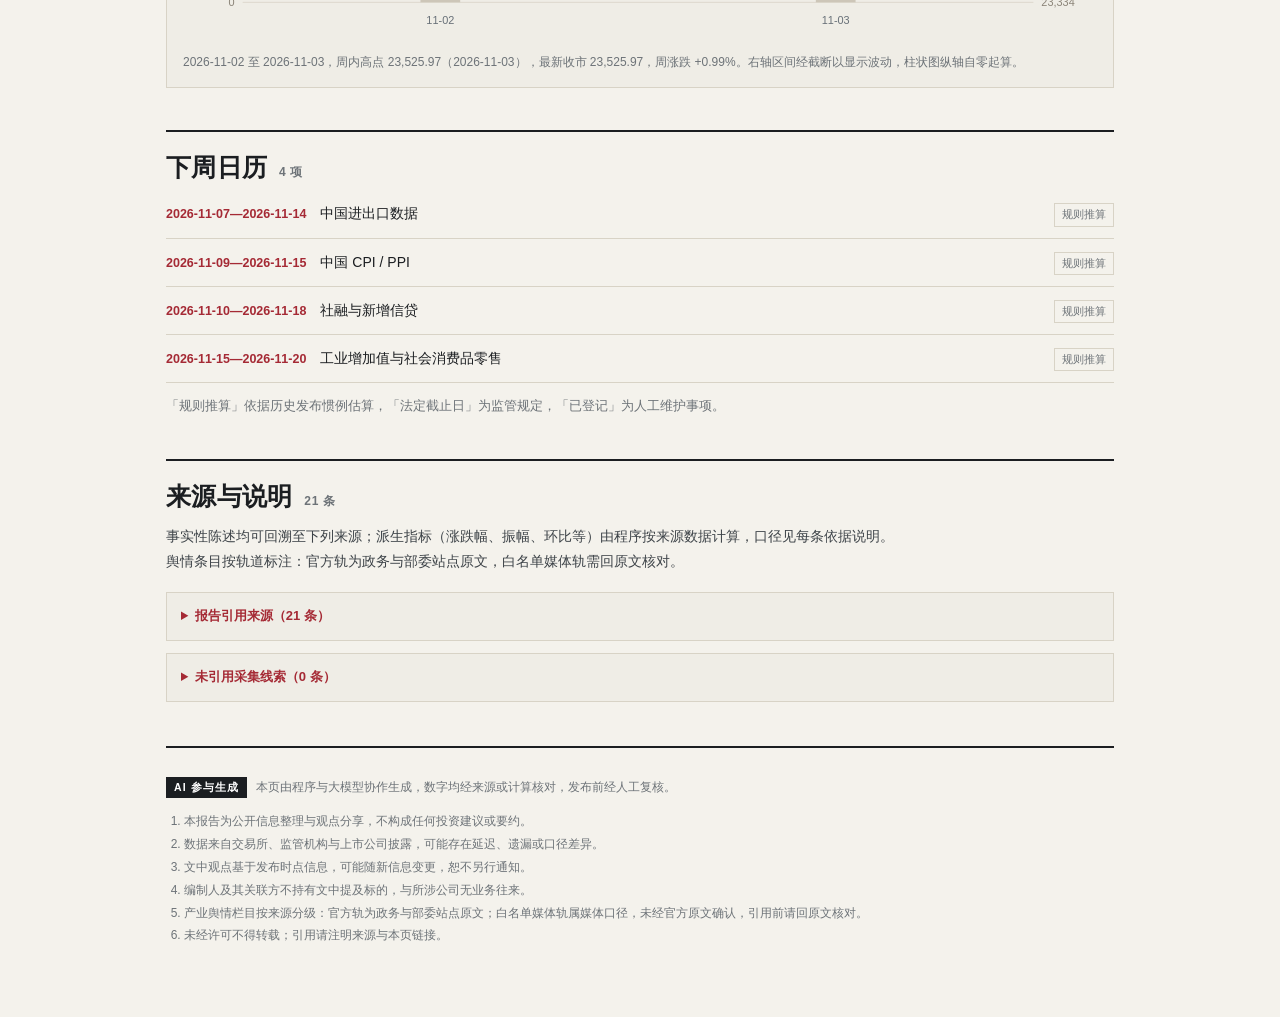
==== commit 5775073b: "Publish A/H AI market weekly 2026-11-04" ====
--- a/index.html
+++ b/index.html
@@ -155,13 +155,13 @@
 
 </style></head><body><div class="shell">
 <header class="masthead">
-<p class="kicker">AI 产业与市场 · 周报<span class="sep">/</span>2026-W45</p>
+<p class="kicker">AI 产业与市场 · 周报<span class="sep">/</span>2026-11-04</p>
 <h1>港股放量上行，半导体设计 4 家标的同日披露股份回购</h1>
 <p class="standfirst">恒生指数本周收于 23,525.97，较上周收盘上涨 0.99%（+231.55 点）；2026-11-03 触及周内高点 23,525.97，之后 0 个交易日有 0 日收跌，最新收市较该高点回落 0.00%。主板成交额由 2026-11-02 的 2048 亿港元升至 2364 亿港元（2026-11-03），较区间首日上涨 15.41%，量能明显放大。A 股方向，本期标的池内 7 家发行人披露公告（半导体设计 4 家、AI 应用 1 家、光模块 1 家），其中 2026-11-03 最为集中。<sup class="cite"><a href="#S09">S09</a> <a href="#S01">S01</a></sup></p>
-<div class="masthead-facts"><span><b>期号</b> 2026-W45</span><span><b>统计区间</b> 2026-11-02 09:30 — 2026-11-04 11:20</span><span><b>行情截至</b> 2026-11-03 收市</span><span><b>期次状态</b> 周内运行（区间截至生成时刻）</span><span><b>时区</b> 北京时间</span><span><b>一手来源</b> 21 条</span><span><b>生成时间</b> 2026-11-04 11:20</span></div>
+<div class="masthead-facts"><span><b>发布日期</b> 2026-11-04</span><span><b>统计区间</b> 2026-11-02 09:30 — 2026-11-04 11:36</span><span><b>行情截至</b> 2026-11-03 收市</span><span><b>期次状态</b> 周内运行（区间截至生成时刻）</span><span><b>时区</b> 北京时间</span><span><b>一手来源</b> 21 条</span><span><b>生成时间</b> 2026-11-04 11:36</span></div>
 </header>
 <nav class="toc"><a href="#focus">本周重点 · 2</a><a href="#intel">产业舆情 · 12</a><a href="#filings">公告动态 · 4</a><a href="#markets">市场数据</a><a href="#outlook">下周日历</a><a href="#sources">来源与说明</a><a href="weekly/">历史周报 ↗</a></nav>
-<div class="datacut"><b>数据截止</b>　行情数据截至 2026-11-03 收市；统计区间截至 2026-11-04 11:20 的其余信息见下方来源。</div>
+<div class="datacut"><b>数据截止</b>　行情数据截至 2026-11-03 收市；统计区间截至 2026-11-04 11:36 的其余信息见下方来源。</div>
 <main>
 <section id="focus" class="block">
 <div class="block-head"><h2>本周重点<span class="count">2 则</span></h2>
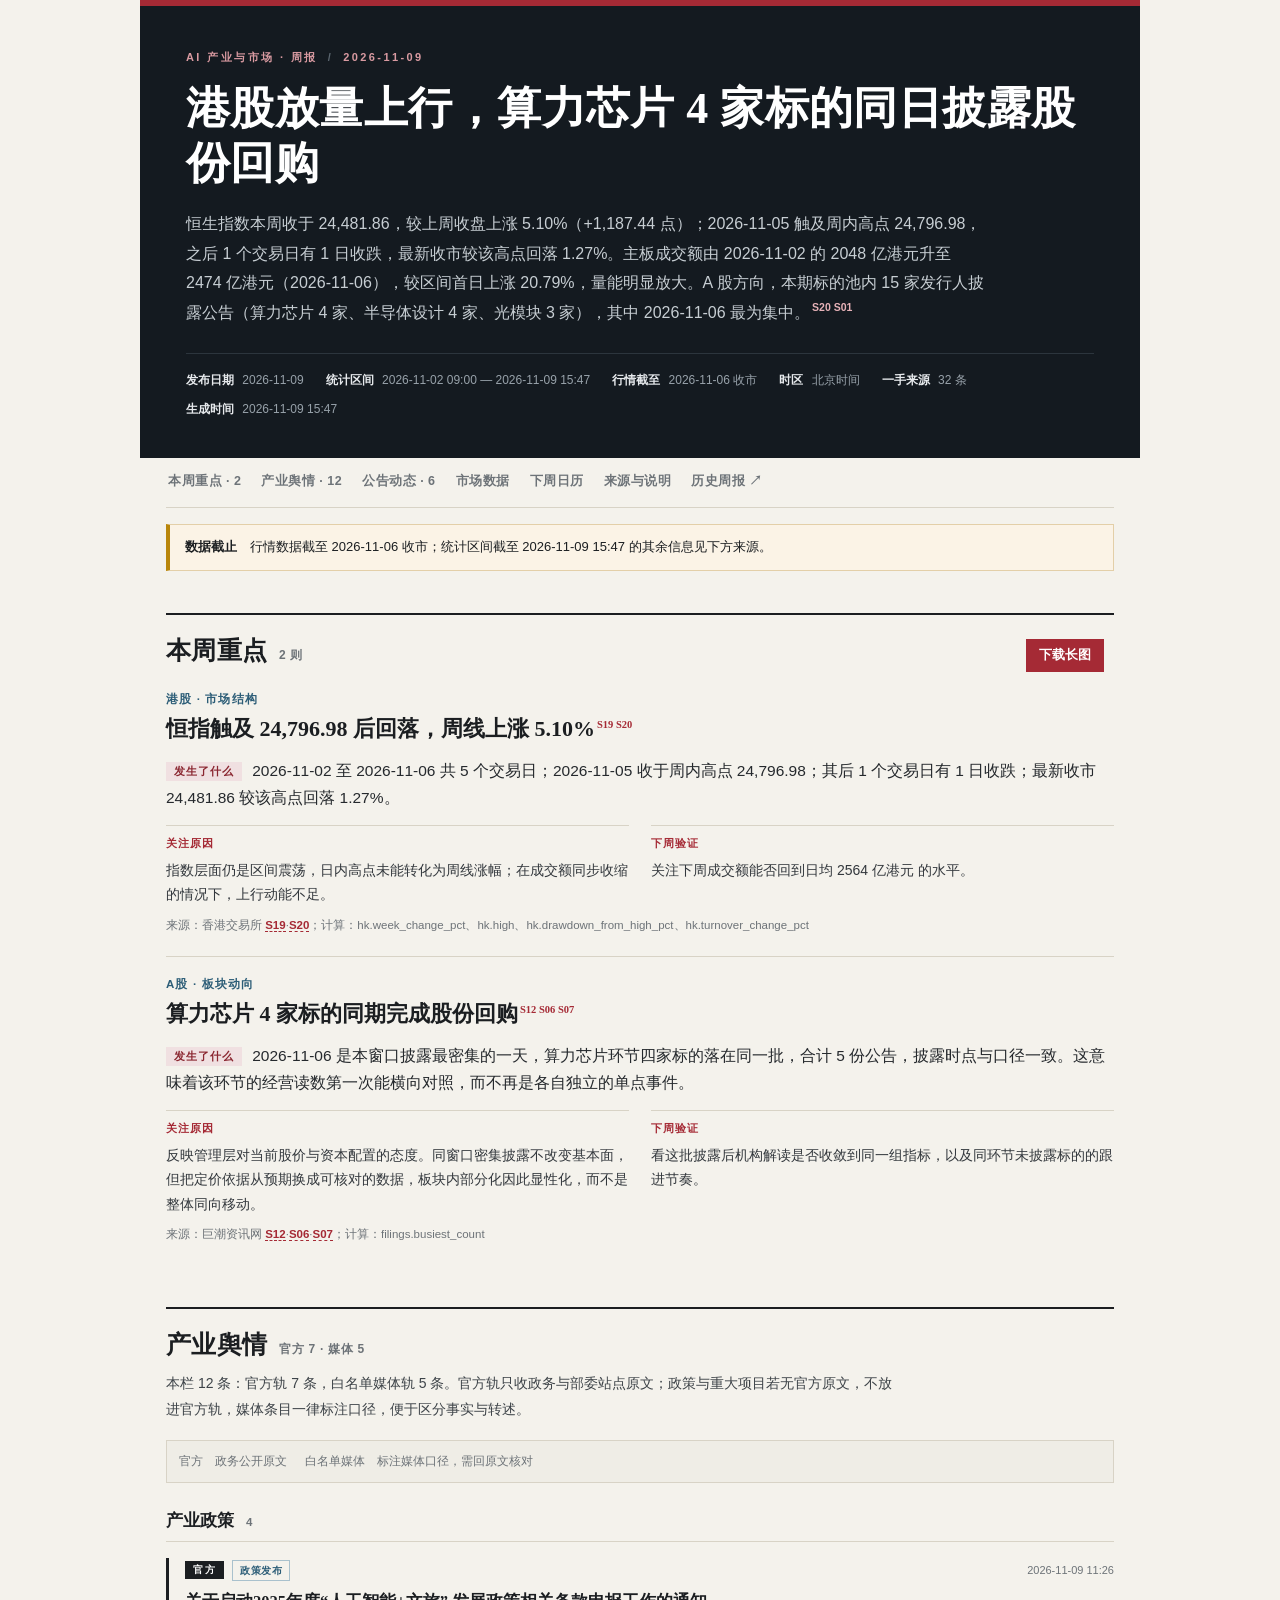
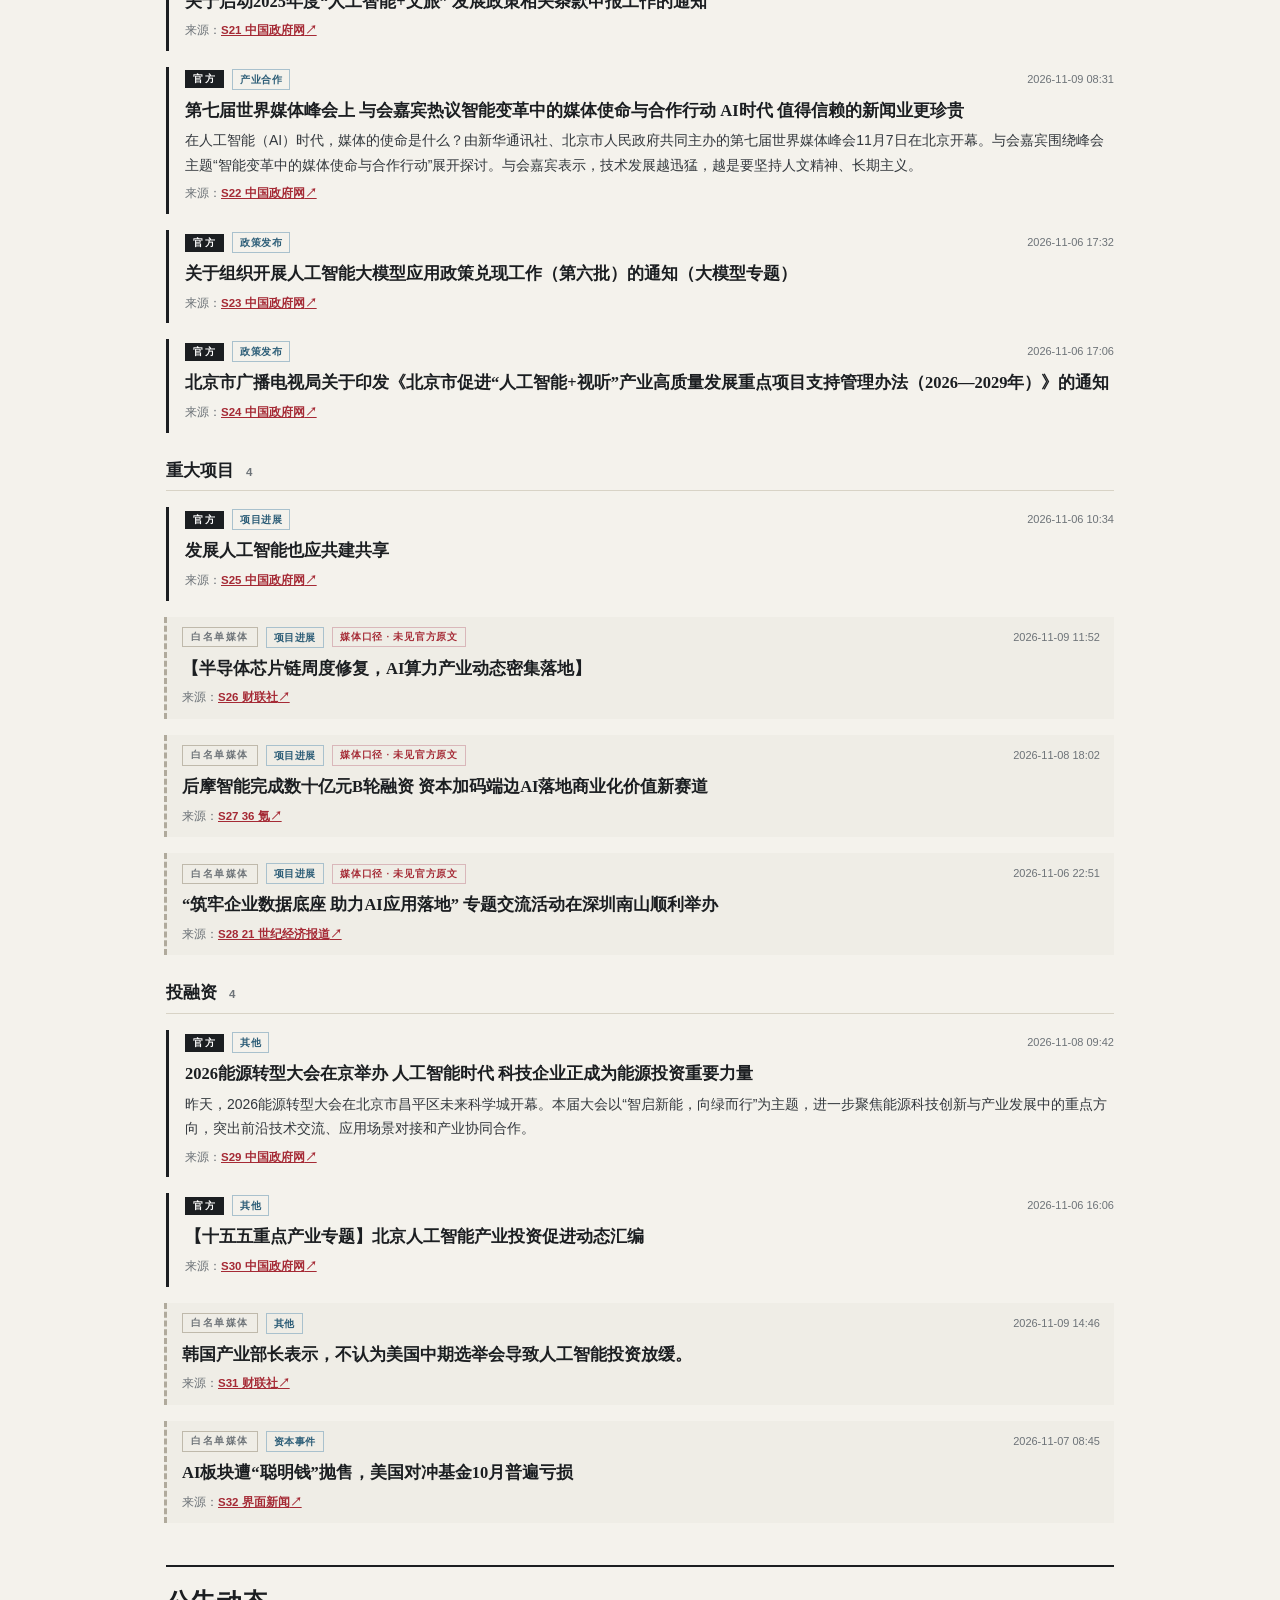
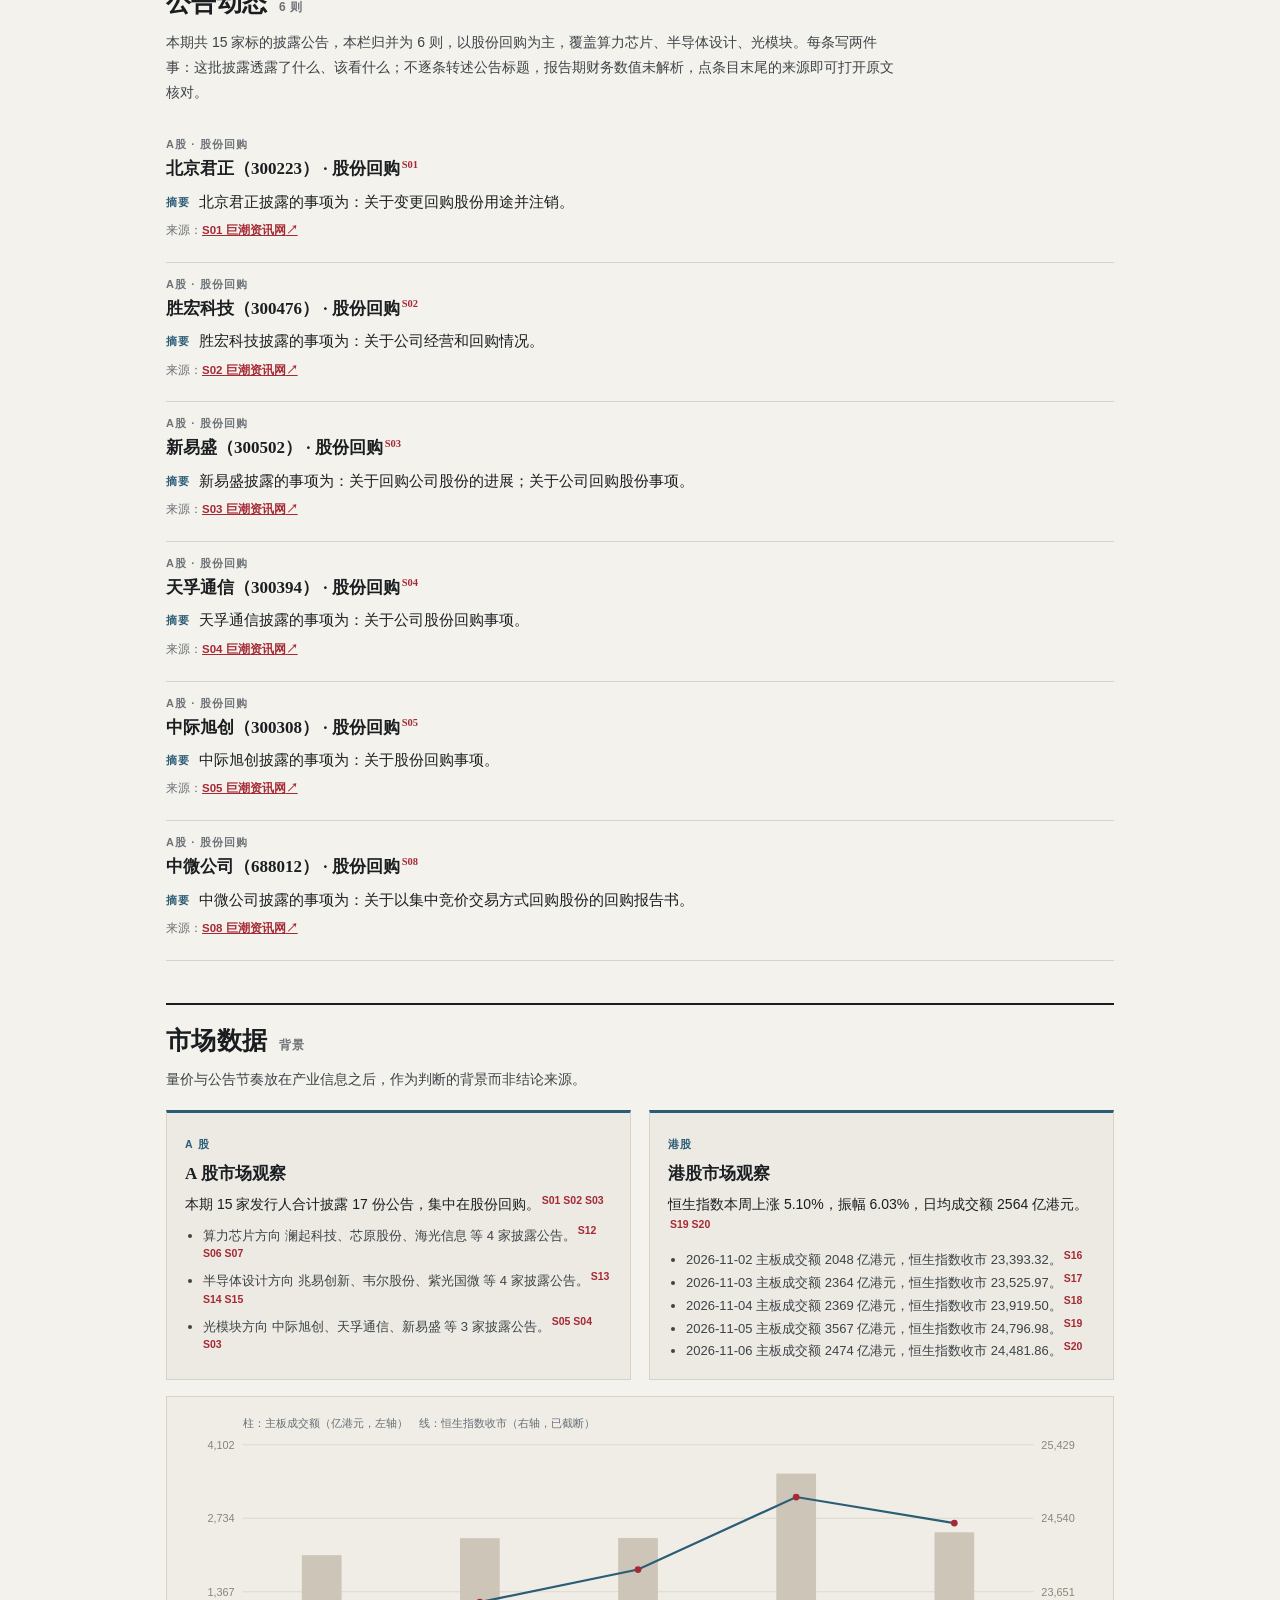
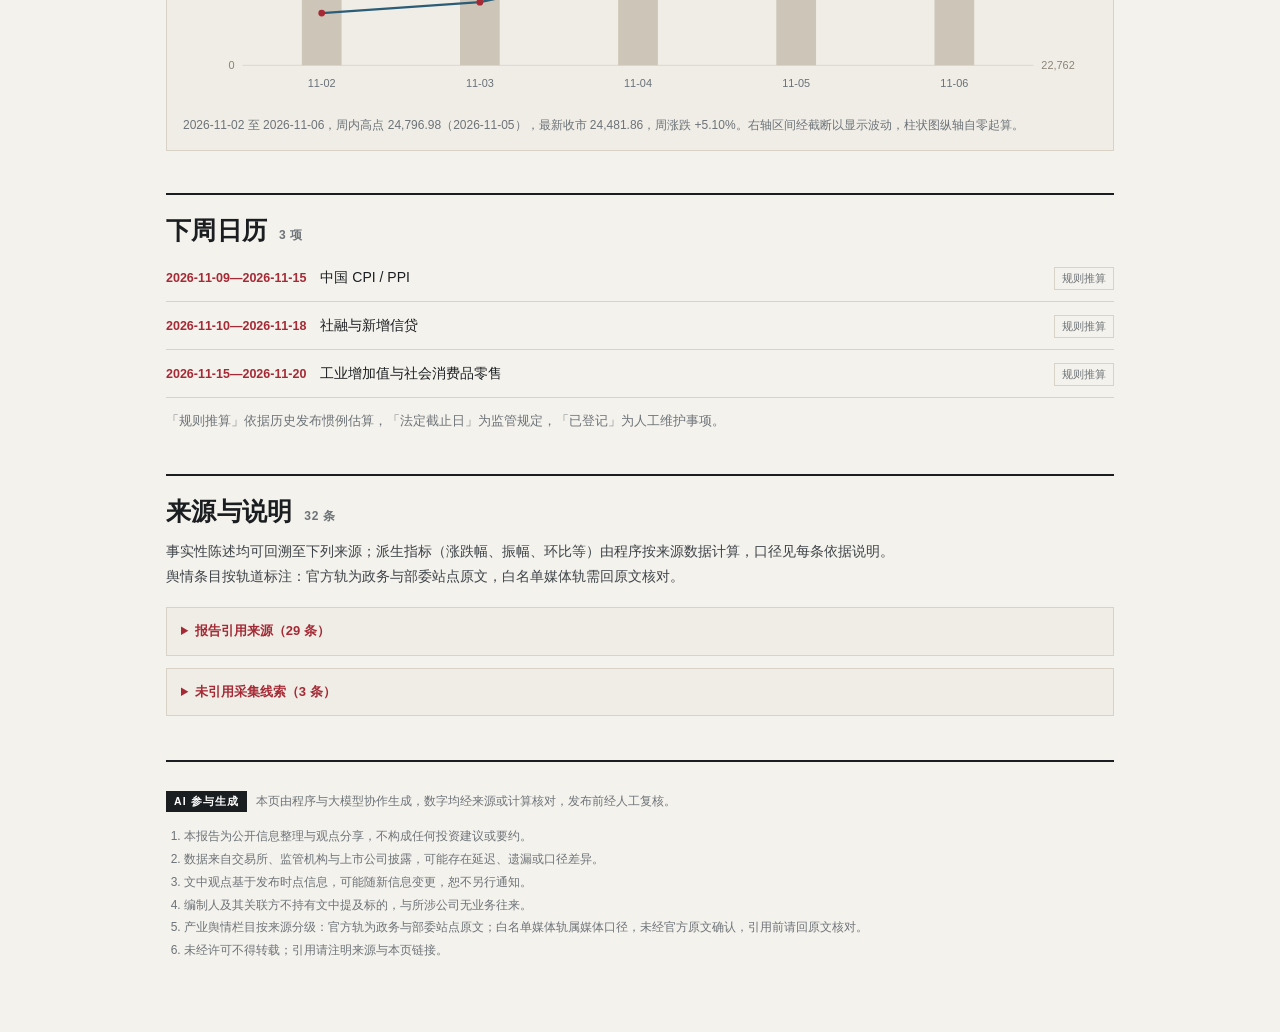
==== commit 1341e743: "Publish A/H AI market weekly 2026-11-09" ====
--- a/index.html
+++ b/index.html
@@ -1,8 +1,8 @@
 <!doctype html>
 <html lang="zh-CN"><head><meta charset="utf-8"><meta name="viewport" content="width=device-width, initial-scale=1">
-<meta name="description" content="恒生指数本周收于 23,525.97，较上周收盘上涨 0.99%（+231.55 点）；2026-11-03 触及周内高点 23,525.97，之后 0 个交易日有 0 日收跌，最新收市较该高点回落 0.00%。主板成交额由 2026-11-02 的 2048 亿港元升至 2364 亿港元（2026-11-03），较区间首日上涨 15.41%，量能明显放大。A 股方向，本期标的池内 7 家发行人披露公告（半导体设计 4 家、AI 应用 1 家、光模块 1 家），其中 2026-11-03 最为集中。">
-<meta name="generator" content="ai-market-weekly 2026-W45">
-<title>港股放量上行，半导体设计 4 家标的同日披露股份回购｜AI 产业与市场周报</title>
+<meta name="description" content="恒生指数本周收于 24,481.86，较上周收盘上涨 5.10%（+1,187.44 点）；2026-11-05 触及周内高点 24,796.98，之后 1 个交易日有 1 日收跌，最新收市较该高点回落 1.27%。主板成交额由 2026-11-02 的 2048 亿港元升至 2474 亿港元（2026-11-06），较区间首日上涨 20.79%，量能明显放大。A 股方向，本期标的池内 15 家发行人披露公告（算力芯片 4 家、半导体设计 4 家、光模块 3 家），其中 2026-11-06 最为集中。">
+<meta name="generator" content="ai-market-weekly 2026-11-09">
+<title>港股放量上行，算力芯片 4 家标的同日披露股份回购｜AI 产业与市场周报</title>
 <style>
 :root{
   --paper:#f4f2ec; --ink:#1b1e21; --muted:#6d7378; --line:#d8d3c6;
@@ -155,33 +155,33 @@
 
 </style></head><body><div class="shell">
 <header class="masthead">
-<p class="kicker">AI 产业与市场 · 周报<span class="sep">/</span>2026-11-04</p>
-<h1>港股放量上行，半导体设计 4 家标的同日披露股份回购</h1>
-<p class="standfirst">恒生指数本周收于 23,525.97，较上周收盘上涨 0.99%（+231.55 点）；2026-11-03 触及周内高点 23,525.97，之后 0 个交易日有 0 日收跌，最新收市较该高点回落 0.00%。主板成交额由 2026-11-02 的 2048 亿港元升至 2364 亿港元（2026-11-03），较区间首日上涨 15.41%，量能明显放大。A 股方向，本期标的池内 7 家发行人披露公告（半导体设计 4 家、AI 应用 1 家、光模块 1 家），其中 2026-11-03 最为集中。<sup class="cite"><a href="#S09">S09</a> <a href="#S01">S01</a></sup></p>
-<div class="masthead-facts"><span><b>发布日期</b> 2026-11-04</span><span><b>统计区间</b> 2026-11-02 09:30 — 2026-11-04 11:36</span><span><b>行情截至</b> 2026-11-03 收市</span><span><b>期次状态</b> 周内运行（区间截至生成时刻）</span><span><b>时区</b> 北京时间</span><span><b>一手来源</b> 21 条</span><span><b>生成时间</b> 2026-11-04 11:36</span></div>
+<p class="kicker">AI 产业与市场 · 周报<span class="sep">/</span>2026-11-09</p>
+<h1>港股放量上行，算力芯片 4 家标的同日披露股份回购</h1>
+<p class="standfirst">恒生指数本周收于 24,481.86，较上周收盘上涨 5.10%（+1,187.44 点）；2026-11-05 触及周内高点 24,796.98，之后 1 个交易日有 1 日收跌，最新收市较该高点回落 1.27%。主板成交额由 2026-11-02 的 2048 亿港元升至 2474 亿港元（2026-11-06），较区间首日上涨 20.79%，量能明显放大。A 股方向，本期标的池内 15 家发行人披露公告（算力芯片 4 家、半导体设计 4 家、光模块 3 家），其中 2026-11-06 最为集中。<sup class="cite"><a href="#S20">S20</a> <a href="#S01">S01</a></sup></p>
+<div class="masthead-facts"><span><b>发布日期</b> 2026-11-09</span><span><b>统计区间</b> 2026-11-02 09:00 — 2026-11-09 15:47</span><span><b>行情截至</b> 2026-11-06 收市</span><span><b>时区</b> 北京时间</span><span><b>一手来源</b> 32 条</span><span><b>生成时间</b> 2026-11-09 15:47</span></div>
 </header>
-<nav class="toc"><a href="#focus">本周重点 · 2</a><a href="#intel">产业舆情 · 12</a><a href="#filings">公告动态 · 4</a><a href="#markets">市场数据</a><a href="#outlook">下周日历</a><a href="#sources">来源与说明</a><a href="weekly/">历史周报 ↗</a></nav>
-<div class="datacut"><b>数据截止</b>　行情数据截至 2026-11-03 收市；统计区间截至 2026-11-04 11:36 的其余信息见下方来源。</div>
+<nav class="toc"><a href="#focus">本周重点 · 2</a><a href="#intel">产业舆情 · 12</a><a href="#filings">公告动态 · 6</a><a href="#markets">市场数据</a><a href="#outlook">下周日历</a><a href="#sources">来源与说明</a><a href="weekly/">历史周报 ↗</a></nav>
+<div class="datacut"><b>数据截止</b>　行情数据截至 2026-11-06 收市；统计区间截至 2026-11-09 15:47 的其余信息见下方来源。</div>
 <main>
 <section id="focus" class="block">
 <div class="block-head"><h2>本周重点<span class="count">2 则</span></h2>
 <div class="export-actions"><button class="export-button" type="button" data-export-highlights>下载长图</button><span class="export-status" data-export-status aria-live="polite"></span></div></div>
-<article class="story"><p class="meta">港股 · 市场结构</p><h3>恒指触及 23,525.97 后回落，周线上涨 0.99%<sup class="cite"><a href="#S08">S08</a> <a href="#S09">S09</a></sup></h3><p class="reported"><b>发生了什么</b>2026-11-02 至 2026-11-03 共 2 个交易日；2026-11-03 收于周内高点 23,525.97；其后 0 个交易日有 0 日收跌；最新收市 23,525.97 较该高点回落 0.00%。</p><div class="triple"><div class="analysis"><b>关注原因</b>指数层面仍是区间震荡，日内高点未能转化为周线涨幅；在成交额同步收缩的情况下，上行动能不足。</div><div class="watch"><b>下周验证</b>关注下周成交额能否回到日均 2206 亿港元 的水平。</div></div><p class="source">来源：香港交易所 <a class="sid" href="https://www.hkex.com.hk/eng/stat/smstat/dayquot/d261102e.htm" target="_blank" rel="noopener noreferrer" title="打开原文">S08</a>·<a class="sid" href="https://www.hkex.com.hk/eng/stat/smstat/dayquot/d261103e.htm" target="_blank" rel="noopener noreferrer" title="打开原文">S09</a>；计算：hk.week_change_pct、hk.high、hk.drawdown_from_high_pct、hk.turnover_change_pct</p></article><article class="story"><p class="meta">A股 · 板块动向</p><h3>半导体设计 4 家标的同期完成股份回购<sup class="cite"><a href="#S05">S05</a> <a href="#S06">S06</a> <a href="#S07">S07</a></sup></h3><p class="reported"><b>发生了什么</b>2026-11-03 是本窗口披露最密集的一天，半导体设计环节四家标的落在同一批，合计 4 份公告，披露时点与口径一致。这意味着该环节的经营读数第一次能横向对照，而不再是各自独立的单点事件。</p><div class="triple"><div class="analysis"><b>关注原因</b>反映管理层对当前股价与资本配置的态度。同窗口密集披露不改变基本面，但把定价依据从预期换成可核对的数据，板块内部分化因此显性化，而不是整体同向移动。</div><div class="watch"><b>下周验证</b>看这批披露后机构解读是否收敛到同一组指标，以及同环节未披露标的的跟进节奏。</div></div><p class="source">来源：巨潮资讯网 <a class="sid" href="https://static.cninfo.com.cn/finalpage/2026-11-03/1225652254.PDF" target="_blank" rel="noopener noreferrer" title="打开原文">S05</a>·<a class="sid" href="https://static.cninfo.com.cn/finalpage/2026-11-03/1225652252.PDF" target="_blank" rel="noopener noreferrer" title="打开原文">S06</a>·<a class="sid" href="https://static.cninfo.com.cn/finalpage/2026-11-03/1225653976.PDF" target="_blank" rel="noopener noreferrer" title="打开原文">S07</a>；计算：filings.busiest_count</p></article>
+<article class="story"><p class="meta">港股 · 市场结构</p><h3>恒指触及 24,796.98 后回落，周线上涨 5.10%<sup class="cite"><a href="#S19">S19</a> <a href="#S20">S20</a></sup></h3><p class="reported"><b>发生了什么</b>2026-11-02 至 2026-11-06 共 5 个交易日；2026-11-05 收于周内高点 24,796.98；其后 1 个交易日有 1 日收跌；最新收市 24,481.86 较该高点回落 1.27%。</p><div class="triple"><div class="analysis"><b>关注原因</b>指数层面仍是区间震荡，日内高点未能转化为周线涨幅；在成交额同步收缩的情况下，上行动能不足。</div><div class="watch"><b>下周验证</b>关注下周成交额能否回到日均 2564 亿港元 的水平。</div></div><p class="source">来源：香港交易所 <a class="sid" href="https://www.hkex.com.hk/eng/stat/smstat/dayquot/d261105e.htm" target="_blank" rel="noopener noreferrer" title="打开原文">S19</a>·<a class="sid" href="https://www.hkex.com.hk/eng/stat/smstat/dayquot/d261106e.htm" target="_blank" rel="noopener noreferrer" title="打开原文">S20</a>；计算：hk.week_change_pct、hk.high、hk.drawdown_from_high_pct、hk.turnover_change_pct</p></article><article class="story"><p class="meta">A股 · 板块动向</p><h3>算力芯片 4 家标的同期完成股份回购<sup class="cite"><a href="#S12">S12</a> <a href="#S06">S06</a> <a href="#S07">S07</a></sup></h3><p class="reported"><b>发生了什么</b>2026-11-06 是本窗口披露最密集的一天，算力芯片环节四家标的落在同一批，合计 5 份公告，披露时点与口径一致。这意味着该环节的经营读数第一次能横向对照，而不再是各自独立的单点事件。</p><div class="triple"><div class="analysis"><b>关注原因</b>反映管理层对当前股价与资本配置的态度。同窗口密集披露不改变基本面，但把定价依据从预期换成可核对的数据，板块内部分化因此显性化，而不是整体同向移动。</div><div class="watch"><b>下周验证</b>看这批披露后机构解读是否收敛到同一组指标，以及同环节未披露标的的跟进节奏。</div></div><p class="source">来源：巨潮资讯网 <a class="sid" href="https://static.cninfo.com.cn/finalpage/2026-11-03/1225653790.PDF" target="_blank" rel="noopener noreferrer" title="打开原文">S12</a>·<a class="sid" href="https://static.cninfo.com.cn/finalpage/2026-11-06/1225660047.PDF" target="_blank" rel="noopener noreferrer" title="打开原文">S06</a>·<a class="sid" href="https://static.cninfo.com.cn/finalpage/2026-11-05/1225657671.PDF" target="_blank" rel="noopener noreferrer" title="打开原文">S07</a>；计算：filings.busiest_count</p></article>
 </section>
 <section id="intel" class="block">
-<div class="block-head"><h2>产业舆情<span class="count">官方 5 · 媒体 7</span></h2></div>
-<p class="block-lead">本栏 12 条：官方轨 5 条，白名单媒体轨 7 条。官方轨只收政务与部委站点原文；政策与重大项目若无官方原文，不放进官方轨，媒体条目一律标注口径，便于区分事实与转述。</p><div class="intel-legend"><span class="legend legend-official">官方</span>政务公开原文<span class="legend legend-media">白名单媒体</span>标注媒体口径，需回原文核对</div><div class="thread"><h3>产业政策<span class="count">4</span></h3><article class="intel track-official"><div class="intel-head"><span class="track">官方</span><span class="chip">政策发布</span><span class="stamp">2026-11-03 17:04</span></div><h4>关于对《怀柔区关于支持人工智能OPC创新发展的若干措施（征求意见稿）》公开征求意见的公告</h4><p class="reading">为深入贯彻国家“人工智能+”战略部署，落实《北京市支持人工智能OPC创新发展行动方案（试行）》，立足怀柔综合性国家科学城定位，服务本区“4410”高精尖产业体系建设，培育AI驱动的超级经济个体（OPC）新型创新主体，打造怀柔人工智能OPC创新生态。我单位牵头起草了《怀柔区关于支持人工智能OPC创新发展的若干措施（征求意见稿）》，现向社会公开征求意见，欢迎社会</p><p class="source">来源：<a href="https://www.beijing.gov.cn/hudong/gfxwjzj/qjzjxx/202611/t20261103_4930660.html" target="_blank" rel="noopener noreferrer">S10 中国政府网<span class="ext">↗</span></a></p></article><article class="intel track-official"><div class="intel-head"><span class="track">官方</span><span class="chip">政策发布</span><span class="stamp">2026-11-03 17:04</span></div><h4>关于对《怀柔区支持人工智能OPC创新发展行动方案（2026-2028年）（征求意见稿）》公开征求意见的公告</h4><p class="reading">为深入贯彻国家“人工智能+”战略部署，落实《北京市支持人工智能OPC创新发展行动方案（试行）》，充分释放怀柔科学城原始创新资源优势，培育AI领域小而精、专而强的OPC创新主体，完善区域人工智能创新创业生态，我单位牵头起草了《怀柔区支持人工智能OPC创新发展行动方案（2026-2028年）（征求意见稿）》，现向社会公开征求意见，欢迎社会各界提出意见建议。</p><p class="source">来源：<a href="https://www.beijing.gov.cn/hudong/gfxwjzj/qjzjxx/202611/t20261103_4930564.html" target="_blank" rel="noopener noreferrer">S11 中国政府网<span class="ext">↗</span></a></p></article><article class="intel track-official"><div class="intel-head"><span class="track">官方</span><span class="chip">政策发布</span><span class="stamp">2026-11-02 16:00</span></div><h4>有效减缓人工智能应用就业替代影响！国办印发重要意见_ 部门动态</h4><p class="source">来源：<a href="https://www.fzcangshan.gov.cn/xjwz/xxgk/gzdt/bmdt/202611/t20261102_5388630.htm" target="_blank" rel="noopener noreferrer">S12 中国政府网<span class="ext">↗</span></a></p></article><article class="intel track-media"><div class="intel-head"><span class="track">白名单媒体</span><span class="chip">技术产品</span><span class="caveat">媒体口径 · 未见官方原文</span><span class="stamp">2026-11-03 17:01</span></div><h4>喜添7款大模型备案！广州天河再创历史新高</h4><p class="source">来源：<a href="https://www.21jingji.com/article/20261103/herald/15300d96bfcd966f0b789f42b11170c9.html" target="_blank" rel="noopener noreferrer">S13 21 世纪经济报道<span class="ext">↗</span></a></p></article></div><div class="thread"><h3>重大项目<span class="count">3</span><span class="thread-flag">本组暂无官方原文，均为媒体口径</span></h3><article class="intel track-media"><div class="intel-head"><span class="track">白名单媒体</span><span class="chip">项目进展</span><span class="caveat">媒体口径 · 未见官方原文</span><span class="stamp">2026-11-04 08:21</span></div><h4>AI早报 | 蔡崇信：只有开源才能推动AI普及；小米披露机器人业务两项最新落地进展</h4><p class="reading">Anthropic三季度营业利润由盈转亏，近9000亿美元算力支出压顶；高通首代高带宽计算芯片完成硬件验证，推进AI推理平台集成。</p><p class="source">来源：<a href="https://www.jiemian.com/article/15288958.html" target="_blank" rel="noopener noreferrer">S14 界面新闻<span class="ext">↗</span></a></p></article><article class="intel track-media"><div class="intel-head"><span class="track">白名单媒体</span><span class="chip">项目进展</span><span class="caveat">媒体口径 · 未见官方原文</span><span class="stamp">2026-11-03 12:38</span></div><h4>全球移动通信系统协会董事长：须通过行业开放合作推进AI建设</h4><p class="source">来源：<a href="https://www.21jingji.com/article/20261103/herald/f9ebb70cd563f546275efb52bbaaba56.html" target="_blank" rel="noopener noreferrer">S15 21 世纪经济报道<span class="ext">↗</span></a></p></article><article class="intel track-media"><div class="intel-head"><span class="track">白名单媒体</span><span class="chip">其他</span><span class="caveat">媒体口径 · 未见官方原文</span><span class="stamp">2026-11-02 19:03</span></div><h4>大华股份：子公司中标约26.3亿元中国移动AI超节点设备采购项目</h4><p class="source">来源：<a href="https://www.yicai.com/news/103421912.html" target="_blank" rel="noopener noreferrer">S16 第一财经<span class="ext">↗</span></a></p></article></div><div class="thread"><h3>投融资<span class="count">3</span><span class="thread-flag">本组暂无官方原文，均为媒体口径</span></h3><article class="intel track-media"><div class="intel-head"><span class="track">白名单媒体</span><span class="chip">资本事件</span><span class="stamp">2026-11-04 07:36</span></div><h4>双11直播间词元热卖 上市公司加码算力经济</h4><p class="reading">据证券日报，今年双11大促，词元（Token）一跃成为直播间全新爆款品类。李佳琦直播间上线千问办公个人会员月卡，0.01元体验款半小时售出1。</p><p class="source">来源：<a href="https://www.yicai.com/brief/103424375.html" target="_blank" rel="noopener noreferrer">S17 第一财经<span class="ext">↗</span></a></p></article><article class="intel track-media"><div class="intel-head"><span class="track">白名单媒体</span><span class="chip">资本事件</span><span class="stamp">2026-11-03 20:12</span></div><h4>阿波罗全球管理大举布局AI融资热潮，放贷创历史新高</h4><p class="reading">阿波罗全球管理（Apollo Global Management）第三季度放贷规模达到创纪录的1140亿美元，正以越来越快的速度将保险客户缴纳的保费投入人工智能借贷热潮。这家总部位于纽约的私人资本管理集团，第三季度放贷规模较第二季度增长超过50%。相关交易包括为人工智能公司Anthropic提供芯片融资，以及参与一项为芯片制造商英伟达筹集5000亿美元资金的。</p><p class="source">来源：<a href="https://www.36kr.com/newsflashes/4053969823601544" target="_blank" rel="noopener noreferrer">S18 36 氪<span class="ext">↗</span></a></p></article><article class="intel track-media"><div class="intel-head"><span class="track">白名单媒体</span><span class="chip">资本事件</span><span class="stamp">2026-11-03 17:33</span></div><h4>硬氪首发丨快手系AI芯片公司凌川科技完成10亿元B轮融资，3D芯片已回片，明年规模出货</h4><p class="source">来源：<a href="https://m.36kr.com/p/4054776980378758" target="_blank" rel="noopener noreferrer">S19 36 氪<span class="ext">↗</span></a></p></article></div><div class="thread"><h3>重要产业动态<span class="count">2</span></h3><article class="intel track-official"><div class="intel-head"><span class="track">官方</span><span class="chip">产业合作</span><span class="stamp">2026-11-03 23:11</span></div><h4>中美AI合作有何新空间</h4><p class="source">来源：<a href="https://desk.sh.gov.cn/zxfw/xwzx/20261103/7a736c32151b4e4187cb6cc526ec6b35.html" target="_blank" rel="noopener noreferrer">S20 中国政府网<span class="ext">↗</span></a></p></article><article class="intel track-official"><div class="intel-head"><span class="track">官方</span><span class="chip">政策发布</span><span class="stamp">2026-11-03 13:41</span></div><h4>AIIA发布《人工智能产业链划分指引》 第零智能参编</h4><p class="source">来源：<a href="https://www.ncsti.gov.cn/kjdt/kjrd/202611/t20261103_260940.html" target="_blank" rel="noopener noreferrer">S21 中国政府网<span class="ext">↗</span></a></p></article></div>
+<div class="block-head"><h2>产业舆情<span class="count">官方 7 · 媒体 5</span></h2></div>
+<p class="block-lead">本栏 12 条：官方轨 7 条，白名单媒体轨 5 条。官方轨只收政务与部委站点原文；政策与重大项目若无官方原文，不放进官方轨，媒体条目一律标注口径，便于区分事实与转述。</p><div class="intel-legend"><span class="legend legend-official">官方</span>政务公开原文<span class="legend legend-media">白名单媒体</span>标注媒体口径，需回原文核对</div><div class="thread"><h3>产业政策<span class="count">4</span></h3><article class="intel track-official"><div class="intel-head"><span class="track">官方</span><span class="chip">政策发布</span><span class="stamp">2026-11-09 11:26</span></div><h4>关于启动2025年度“人工智能+文旅” 发展政策相关条款申报工作的通知</h4><p class="source">来源：<a href="https://www.ncsti.gov.cn/kjdt/tzgg/202611/t20261109_262146.html" target="_blank" rel="noopener noreferrer">S21 中国政府网<span class="ext">↗</span></a></p></article><article class="intel track-official"><div class="intel-head"><span class="track">官方</span><span class="chip">产业合作</span><span class="stamp">2026-11-09 08:31</span></div><h4>第七届世界媒体峰会上 与会嘉宾热议智能变革中的媒体使命与合作行动 AI时代 值得信赖的新闻业更珍贵</h4><p class="reading">在人工智能（AI）时代，媒体的使命是什么？由新华通讯社、北京市人民政府共同主办的第七届世界媒体峰会11月7日在北京开幕。与会嘉宾围绕峰会主题“智能变革中的媒体使命与合作行动”展开探讨。与会嘉宾表示，技术发展越迅猛，越是要坚持人文精神、长期主义。</p><p class="source">来源：<a href="https://www.beijing.gov.cn/ywdt/gzdt/202611/t20261109_4937832.html" target="_blank" rel="noopener noreferrer">S22 中国政府网<span class="ext">↗</span></a></p></article><article class="intel track-official"><div class="intel-head"><span class="track">官方</span><span class="chip">政策发布</span><span class="stamp">2026-11-06 17:32</span></div><h4>关于组织开展人工智能大模型应用政策兑现工作（第六批）的通知（大模型专题）</h4><p class="source">来源：<a href="https://www.haizhu.gov.cn/hzdt/tzgg/qttz/content/post_11091596.html" target="_blank" rel="noopener noreferrer">S23 中国政府网<span class="ext">↗</span></a></p></article><article class="intel track-official"><div class="intel-head"><span class="track">官方</span><span class="chip">政策发布</span><span class="stamp">2026-11-06 17:06</span></div><h4>北京市广播电视局关于印发《北京市促进“人工智能+视听”产业高质量发展重点项目支持管理办法（2026—2029年）》的通知</h4><p class="source">来源：<a href="https://www.ncsti.gov.cn/kjdt/tzgg/202611/t20261106_261941.html" target="_blank" rel="noopener noreferrer">S24 中国政府网<span class="ext">↗</span></a></p></article></div><div class="thread"><h3>重大项目<span class="count">4</span></h3><article class="intel track-official"><div class="intel-head"><span class="track">官方</span><span class="chip">项目进展</span><span class="stamp">2026-11-06 10:34</span></div><h4>发展人工智能也应共建共享</h4><p class="source">来源：<a href="https://www.digitalchina.gov.cn/2026/xwzx/szkx/202611/t20261106_5390393.htm" target="_blank" rel="noopener noreferrer">S25 中国政府网<span class="ext">↗</span></a></p></article><article class="intel track-media"><div class="intel-head"><span class="track">白名单媒体</span><span class="chip">项目进展</span><span class="caveat">媒体口径 · 未见官方原文</span><span class="stamp">2026-11-09 11:52</span></div><h4>【半导体芯片链周度修复，AI算力产业动态密集落地】</h4><p class="source">来源：<a href="https://www.cls.cn/detail/2528652" target="_blank" rel="noopener noreferrer">S26 财联社<span class="ext">↗</span></a></p></article><article class="intel track-media"><div class="intel-head"><span class="track">白名单媒体</span><span class="chip">项目进展</span><span class="caveat">媒体口径 · 未见官方原文</span><span class="stamp">2026-11-08 18:02</span></div><h4>后摩智能完成数十亿元B轮融资 资本加码端边AI落地商业化价值新赛道</h4><p class="source">来源：<a href="https://eu.36kr.com/zh/p/4061884399719303" target="_blank" rel="noopener noreferrer">S27 36 氪<span class="ext">↗</span></a></p></article><article class="intel track-media"><div class="intel-head"><span class="track">白名单媒体</span><span class="chip">项目进展</span><span class="caveat">媒体口径 · 未见官方原文</span><span class="stamp">2026-11-06 22:51</span></div><h4>“筑牢企业数据底座 助力AI应用落地” 专题交流活动在深圳南山顺利举办</h4><p class="source">来源：<a href="https://www.21jingji.com/article/20261106/herald/95d2b1f77ce9169e750cfdfbf053572d.html" target="_blank" rel="noopener noreferrer">S28 21 世纪经济报道<span class="ext">↗</span></a></p></article></div><div class="thread"><h3>投融资<span class="count">4</span></h3><article class="intel track-official"><div class="intel-head"><span class="track">官方</span><span class="chip">其他</span><span class="stamp">2026-11-08 09:42</span></div><h4>2026能源转型大会在京举办 人工智能时代 科技企业正成为能源投资重要力量</h4><p class="reading">昨天，2026能源转型大会在北京市昌平区未来科学城开幕。本届大会以“智启新能，向绿而行”为主题，进一步聚焦能源科技创新与产业发展中的重点方向，突出前沿技术交流、应用场景对接和产业协同合作。</p><p class="source">来源：<a href="https://www.beijing.gov.cn/fuwu/lqfw/gggs/202611/t20261108_4937269.html" target="_blank" rel="noopener noreferrer">S29 中国政府网<span class="ext">↗</span></a></p></article><article class="intel track-official"><div class="intel-head"><span class="track">官方</span><span class="chip">其他</span><span class="stamp">2026-11-06 16:06</span></div><h4>【十五五重点产业专题】北京人工智能产业投资促进动态汇编</h4><p class="source">来源：<a href="https://www.ncsti.gov.cn/kjdt/kjrd/202611/t20261106_261944.html" target="_blank" rel="noopener noreferrer">S30 中国政府网<span class="ext">↗</span></a></p></article><article class="intel track-media"><div class="intel-head"><span class="track">白名单媒体</span><span class="chip">其他</span><span class="stamp">2026-11-09 14:46</span></div><h4>韩国产业部长表示，不认为美国中期选举会导致人工智能投资放缓。</h4><p class="source">来源：<a href="https://www.cls.cn/detail/2528878" target="_blank" rel="noopener noreferrer">S31 财联社<span class="ext">↗</span></a></p></article><article class="intel track-media"><div class="intel-head"><span class="track">白名单媒体</span><span class="chip">资本事件</span><span class="stamp">2026-11-07 08:45</span></div><h4>AI板块遭“聪明钱”抛售，美国对冲基金10月普遍亏损</h4><p class="source">来源：<a href="https://www.jiemian.com/article/15305996.html" target="_blank" rel="noopener noreferrer">S32 界面新闻<span class="ext">↗</span></a></p></article></div>
 </section>
-<section id="filings" class="block"><div class="block-head"><h2>公告动态<span class="count">4 则</span></h2></div><p class="block-lead">本期共 7 家标的披露公告，本栏归并为 4 则，以股份回购为主，覆盖半导体设计、AI 应用、光模块。每条写两件事：这批披露透露了什么、该看什么；不逐条转述公告标题，报告期财务数值未解析，点条目末尾的来源即可打开原文核对。</p><article class="update"><p class="meta">A股 · 股份回购</p><h3>金山办公（688111） · 股份回购<sup class="cite"><a href="#S01">S01</a></sup></h3><p class="reading"><b>摘要</b>金山办公披露的事项为：金山办公关于以集中竞价交易方式回购公司股份的进展。</p><p class="source">来源：<a href="https://static.cninfo.com.cn/finalpage/2026-11-04/1225654956.PDF" target="_blank" rel="noopener noreferrer">S01 巨潮资讯网<span class="ext">↗</span></a></p></article><article class="update"><p class="meta">A股 · 股份回购</p><h3>卓胜微（300782） · 股份回购<sup class="cite"><a href="#S02">S02</a></sup></h3><p class="reading"><b>摘要</b>卓胜微披露的事项为：关于回购公司股份的进展。</p><p class="source">来源：<a href="https://static.cninfo.com.cn/finalpage/2026-11-03/1225655880.PDF" target="_blank" rel="noopener noreferrer">S02 巨潮资讯网<span class="ext">↗</span></a></p></article><article class="update"><p class="meta">A股 · 股份回购</p><h3>新易盛（300502） · 股份回购<sup class="cite"><a href="#S03">S03</a></sup></h3><p class="reading"><b>摘要</b>新易盛披露的事项为：关于回购公司股份的进展。</p><p class="source">来源：<a href="https://static.cninfo.com.cn/finalpage/2026-11-03/1225655406.PDF" target="_blank" rel="noopener noreferrer">S03 巨潮资讯网<span class="ext">↗</span></a></p></article><article class="update"><p class="meta">A股 · 股份回购</p><h3>澜起科技（688008） · 股份回购<sup class="cite"><a href="#S04">S04</a></sup></h3><p class="reading"><b>摘要</b>澜起科技披露的事项为：澜起科技关于2026年第二次回购A股股份方案回购股份进展。</p><p class="source">来源：<a href="https://static.cninfo.com.cn/finalpage/2026-11-03/1225653790.PDF" target="_blank" rel="noopener noreferrer">S04 巨潮资讯网<span class="ext">↗</span></a></p></article></section>
+<section id="filings" class="block"><div class="block-head"><h2>公告动态<span class="count">6 则</span></h2></div><p class="block-lead">本期共 15 家标的披露公告，本栏归并为 6 则，以股份回购为主，覆盖算力芯片、半导体设计、光模块。每条写两件事：这批披露透露了什么、该看什么；不逐条转述公告标题，报告期财务数值未解析，点条目末尾的来源即可打开原文核对。</p><article class="update"><p class="meta">A股 · 股份回购</p><h3>北京君正（300223） · 股份回购<sup class="cite"><a href="#S01">S01</a></sup></h3><p class="reading"><b>摘要</b>北京君正披露的事项为：关于变更回购股份用途并注销。</p><p class="source">来源：<a href="https://static.cninfo.com.cn/finalpage/2026-11-07/1225661270.PDF" target="_blank" rel="noopener noreferrer">S01 巨潮资讯网<span class="ext">↗</span></a></p></article><article class="update"><p class="meta">A股 · 股份回购</p><h3>胜宏科技（300476） · 股份回购<sup class="cite"><a href="#S02">S02</a></sup></h3><p class="reading"><b>摘要</b>胜宏科技披露的事项为：关于公司经营和回购情况。</p><p class="source">来源：<a href="https://static.cninfo.com.cn/finalpage/2026-11-06/1225660607.pdf" target="_blank" rel="noopener noreferrer">S02 巨潮资讯网<span class="ext">↗</span></a></p></article><article class="update"><p class="meta">A股 · 股份回购</p><h3>新易盛（300502） · 股份回购<sup class="cite"><a href="#S03">S03</a></sup></h3><p class="reading"><b>摘要</b>新易盛披露的事项为：关于回购公司股份的进展；关于公司回购股份事项。</p><p class="source">来源：<a href="https://static.cninfo.com.cn/finalpage/2026-11-03/1225655406.PDF" target="_blank" rel="noopener noreferrer">S03 巨潮资讯网<span class="ext">↗</span></a></p></article><article class="update"><p class="meta">A股 · 股份回购</p><h3>天孚通信（300394） · 股份回购<sup class="cite"><a href="#S04">S04</a></sup></h3><p class="reading"><b>摘要</b>天孚通信披露的事项为：关于公司股份回购事项。</p><p class="source">来源：<a href="https://static.cninfo.com.cn/finalpage/2026-11-06/1225660605.PDF" target="_blank" rel="noopener noreferrer">S04 巨潮资讯网<span class="ext">↗</span></a></p></article><article class="update"><p class="meta">A股 · 股份回购</p><h3>中际旭创（300308） · 股份回购<sup class="cite"><a href="#S05">S05</a></sup></h3><p class="reading"><b>摘要</b>中际旭创披露的事项为：关于股份回购事项。</p><p class="source">来源：<a href="https://static.cninfo.com.cn/finalpage/2026-11-06/1225660601.PDF" target="_blank" rel="noopener noreferrer">S05 巨潮资讯网<span class="ext">↗</span></a></p></article><article class="update"><p class="meta">A股 · 股份回购</p><h3>中微公司（688012） · 股份回购<sup class="cite"><a href="#S08">S08</a></sup></h3><p class="reading"><b>摘要</b>中微公司披露的事项为：关于以集中竞价交易方式回购股份的回购报告书。</p><p class="source">来源：<a href="https://static.cninfo.com.cn/finalpage/2026-11-06/1225659942.PDF" target="_blank" rel="noopener noreferrer">S08 巨潮资讯网<span class="ext">↗</span></a></p></article></section>
 <section id="markets" class="block"><div class="block-head"><h2>市场数据<span class="count">背景</span></h2></div>
 <p class="block-lead">量价与公告节奏放在产业信息之后，作为判断的背景而非结论来源。</p>
-<div class="market-grid"><article class="market"><span class="tag">A 股</span><h3>A 股市场观察</h3><p>本期 7 家发行人合计披露 7 份公告，集中在股份回购。<sup class="cite"><a href="#S01">S01</a> <a href="#S02">S02</a> <a href="#S03">S03</a></sup></p><ul><li>半导体设计方向 兆易创新、韦尔股份、紫光国微 等 4 家披露公告。<sup class="cite"><a href="#S05">S05</a> <a href="#S06">S06</a> <a href="#S07">S07</a></sup></li><li>AI 应用方向 金山办公 等 1 家披露公告。<sup class="cite"><a href="#S01">S01</a></sup></li><li>光模块方向 新易盛 等 1 家披露公告。<sup class="cite"><a href="#S03">S03</a></sup></li></ul></article><article class="market"><span class="tag">港股</span><h3>港股市场观察</h3><p>恒生指数本周上涨 0.99%，振幅 0.57%，日均成交额 2206 亿港元。<sup class="cite"><a href="#S08">S08</a> <a href="#S09">S09</a></sup></p><ul><li>2026-11-02 主板成交额 2048 亿港元，恒生指数收市 23,393.32。<sup class="cite"><a href="#S08">S08</a></sup></li><li>2026-11-03 主板成交额 2364 亿港元，恒生指数收市 23,525.97。<sup class="cite"><a href="#S09">S09</a></sup></li></ul></article></div><figure class="chart"><svg viewBox="0 0 920 300" role="img" aria-label="港股主板成交额与恒生指数 2026-11-02 至 2026-11-03 走势"><line x1="60" y1="34.0" x2="856" y2="34.0" stroke="#ddd8cd" stroke-width="1"/><text x="52" y="38.0" text-anchor="end" font-size="11" fill="#8b8478">2,719</text><text x="864" y="38.0" font-size="11" fill="#8b8478">23,586</text><line x1="60" y1="108.0" x2="856" y2="108.0" stroke="#ddd8cd" stroke-width="1"/><text x="52" y="112.0" text-anchor="end" font-size="11" fill="#8b8478">1,812</text><text x="864" y="112.0" font-size="11" fill="#8b8478">23,502</text><line x1="60" y1="182.0" x2="856" y2="182.0" stroke="#ddd8cd" stroke-width="1"/><text x="52" y="186.0" text-anchor="end" font-size="11" fill="#8b8478">906</text><text x="864" y="186.0" font-size="11" fill="#8b8478">23,418</text><line x1="60" y1="256.0" x2="856" y2="256.0" stroke="#ddd8cd" stroke-width="1"/><text x="52" y="260.0" text-anchor="end" font-size="11" fill="#8b8478">0</text><text x="864" y="260.0" font-size="11" fill="#8b8478">23,334</text><rect x="239.0" y="88.7" width="40.0" height="167.3" fill="#cdc6b8"/><text x="259.0" y="278" text-anchor="middle" font-size="11" fill="#687078">11-02</text><rect x="637.0" y="63.0" width="40.0" height="193.0" fill="#cdc6b8"/><text x="657.0" y="278" text-anchor="middle" font-size="11" fill="#687078">11-03</text><polyline points="259.0,203.4 657.0,86.6" fill="none" stroke="#2c5d77" stroke-width="2.2"/><circle cx="259.0" cy="203.4" r="3.4" fill="#a52a35"/><circle cx="657.0" cy="86.6" r="3.4" fill="#a52a35"/><text x="60" y="16" font-size="11" fill="#687078">柱：主板成交额（亿港元，左轴）　线：恒生指数收市（右轴，已截断）</text></svg><figcaption class="chart-cap">2026-11-02 至 2026-11-03，周内高点 23,525.97（2026-11-03），最新收市 23,525.97，周涨跌 +0.99%。右轴区间经截断以显示波动，柱状图纵轴自零起算。</figcaption></figure></section>
-<section id="outlook" class="block"><div class="block-head"><h2>下周日历<span class="count">4 项</span></h2></div><ul class="calendar"><li><span class="when">2026-11-07—2026-11-14</span><span class="what">中国进出口数据</span><span class="tag-certainty">规则推算</span></li><li><span class="when">2026-11-09—2026-11-15</span><span class="what">中国 CPI / PPI</span><span class="tag-certainty">规则推算</span></li><li><span class="when">2026-11-10—2026-11-18</span><span class="what">社融与新增信贷</span><span class="tag-certainty">规则推算</span></li><li><span class="when">2026-11-15—2026-11-20</span><span class="what">工业增加值与社会消费品零售</span><span class="tag-certainty">规则推算</span></li></ul><p class="note">「规则推算」依据历史发布惯例估算，「法定截止日」为监管规定，「已登记」为人工维护事项。</p></section>
-
-<section id="sources" class="block"><div class="block-head"><h2>来源与说明<span class="count">21 条</span></h2></div>
+<div class="market-grid"><article class="market"><span class="tag">A 股</span><h3>A 股市场观察</h3><p>本期 15 家发行人合计披露 17 份公告，集中在股份回购。<sup class="cite"><a href="#S01">S01</a> <a href="#S02">S02</a> <a href="#S03">S03</a></sup></p><ul><li>算力芯片方向 澜起科技、芯原股份、海光信息 等 4 家披露公告。<sup class="cite"><a href="#S12">S12</a> <a href="#S06">S06</a> <a href="#S07">S07</a></sup></li><li>半导体设计方向 兆易创新、韦尔股份、紫光国微 等 4 家披露公告。<sup class="cite"><a href="#S13">S13</a> <a href="#S14">S14</a> <a href="#S15">S15</a></sup></li><li>光模块方向 中际旭创、天孚通信、新易盛 等 3 家披露公告。<sup class="cite"><a href="#S05">S05</a> <a href="#S04">S04</a> <a href="#S03">S03</a></sup></li></ul></article><article class="market"><span class="tag">港股</span><h3>港股市场观察</h3><p>恒生指数本周上涨 5.10%，振幅 6.03%，日均成交额 2564 亿港元。<sup class="cite"><a href="#S19">S19</a> <a href="#S20">S20</a></sup></p><ul><li>2026-11-02 主板成交额 2048 亿港元，恒生指数收市 23,393.32。<sup class="cite"><a href="#S16">S16</a></sup></li><li>2026-11-03 主板成交额 2364 亿港元，恒生指数收市 23,525.97。<sup class="cite"><a href="#S17">S17</a></sup></li><li>2026-11-04 主板成交额 2369 亿港元，恒生指数收市 23,919.50。<sup class="cite"><a href="#S18">S18</a></sup></li><li>2026-11-05 主板成交额 3567 亿港元，恒生指数收市 24,796.98。<sup class="cite"><a href="#S19">S19</a></sup></li><li>2026-11-06 主板成交额 2474 亿港元，恒生指数收市 24,481.86。<sup class="cite"><a href="#S20">S20</a></sup></li></ul></article></div><figure class="chart"><svg viewBox="0 0 920 300" role="img" aria-label="港股主板成交额与恒生指数 2026-11-02 至 2026-11-06 走势"><line x1="60" y1="34.0" x2="856" y2="34.0" stroke="#ddd8cd" stroke-width="1"/><text x="52" y="38.0" text-anchor="end" font-size="11" fill="#8b8478">4,102</text><text x="864" y="38.0" font-size="11" fill="#8b8478">25,429</text><line x1="60" y1="108.0" x2="856" y2="108.0" stroke="#ddd8cd" stroke-width="1"/><text x="52" y="112.0" text-anchor="end" font-size="11" fill="#8b8478">2,734</text><text x="864" y="112.0" font-size="11" fill="#8b8478">24,540</text><line x1="60" y1="182.0" x2="856" y2="182.0" stroke="#ddd8cd" stroke-width="1"/><text x="52" y="186.0" text-anchor="end" font-size="11" fill="#8b8478">1,367</text><text x="864" y="186.0" font-size="11" fill="#8b8478">23,651</text><line x1="60" y1="256.0" x2="856" y2="256.0" stroke="#ddd8cd" stroke-width="1"/><text x="52" y="260.0" text-anchor="end" font-size="11" fill="#8b8478">0</text><text x="864" y="260.0" font-size="11" fill="#8b8478">22,762</text><rect x="119.6" y="145.1" width="40.0" height="110.9" fill="#cdc6b8"/><text x="139.6" y="278" text-anchor="middle" font-size="11" fill="#687078">11-02</text><rect x="278.8" y="128.0" width="40.0" height="128.0" fill="#cdc6b8"/><text x="298.8" y="278" text-anchor="middle" font-size="11" fill="#687078">11-03</text><rect x="438.0" y="127.8" width="40.0" height="128.2" fill="#cdc6b8"/><text x="458.0" y="278" text-anchor="middle" font-size="11" fill="#687078">11-04</text><rect x="597.2" y="63.0" width="40.0" height="193.0" fill="#cdc6b8"/><text x="617.2" y="278" text-anchor="middle" font-size="11" fill="#687078">11-05</text><rect x="756.4" y="122.1" width="40.0" height="133.9" fill="#cdc6b8"/><text x="776.4" y="278" text-anchor="middle" font-size="11" fill="#687078">11-06</text><polyline points="139.6,203.4 298.8,192.4 458.0,159.6 617.2,86.6 776.4,112.8" fill="none" stroke="#2c5d77" stroke-width="2.2"/><circle cx="139.6" cy="203.4" r="3.4" fill="#a52a35"/><circle cx="298.8" cy="192.4" r="3.4" fill="#a52a35"/><circle cx="458.0" cy="159.6" r="3.4" fill="#a52a35"/><circle cx="617.2" cy="86.6" r="3.4" fill="#a52a35"/><circle cx="776.4" cy="112.8" r="3.4" fill="#a52a35"/><text x="60" y="16" font-size="11" fill="#687078">柱：主板成交额（亿港元，左轴）　线：恒生指数收市（右轴，已截断）</text></svg><figcaption class="chart-cap">2026-11-02 至 2026-11-06，周内高点 24,796.98（2026-11-05），最新收市 24,481.86，周涨跌 +5.10%。右轴区间经截断以显示波动，柱状图纵轴自零起算。</figcaption></figure></section>
+<section id="outlook" class="block"><div class="block-head"><h2>下周日历<span class="count">3 项</span></h2></div><ul class="calendar"><li><span class="when">2026-11-09—2026-11-15</span><span class="what">中国 CPI / PPI</span><span class="tag-certainty">规则推算</span></li><li><span class="when">2026-11-10—2026-11-18</span><span class="what">社融与新增信贷</span><span class="tag-certainty">规则推算</span></li><li><span class="when">2026-11-15—2026-11-20</span><span class="what">工业增加值与社会消费品零售</span><span class="tag-certainty">规则推算</span></li></ul><p class="note">「规则推算」依据历史发布惯例估算，「法定截止日」为监管规定，「已登记」为人工维护事项。</p></section>
+
+<section id="sources" class="block"><div class="block-head"><h2>来源与说明<span class="count">32 条</span></h2></div>
 <p class="block-lead">事实性陈述均可回溯至下列来源；派生指标（涨跌幅、振幅、环比等）由程序按来源数据计算，口径见每条依据说明。舆情条目按轨道标注：官方轨为政务与部委站点原文，白名单媒体轨需回原文核对。</p>
-<details id="report-citations" class="source-details"><summary>报告引用来源（21 条）</summary><ol class="sources"><li id="S01"><b>[S01] A股 · 巨潮资讯网 · 上市公司一手公告</b><br><a href="https://static.cninfo.com.cn/finalpage/2026-11-04/1225654956.PDF" target="_blank" rel="noopener noreferrer">金山办公（688111）股份回购 ↗</a><br><small>2026-11-04（仅日期） · 金山办公（688111）本期披露：金山办公关于以集中竞价交易方式回购公司股份的进展公告。</small></li><li id="S02"><b>[S02] A股 · 巨潮资讯网 · 上市公司一手公告</b><br><a href="https://static.cninfo.com.cn/finalpage/2026-11-03/1225655880.PDF" target="_blank" rel="noopener noreferrer">卓胜微（300782）股份回购 ↗</a><br><small>2026-11-03 18:36（北京时间） · 卓胜微（300782）本期披露：关于回购公司股份的进展公告。</small></li><li id="S03"><b>[S03] A股 · 巨潮资讯网 · 上市公司一手公告</b><br><a href="https://static.cninfo.com.cn/finalpage/2026-11-03/1225655406.PDF" target="_blank" rel="noopener noreferrer">新易盛（300502）股份回购 ↗</a><br><small>2026-11-03 17:16（北京时间） · 新易盛（300502）本期披露：关于回购公司股份的进展公告。</small></li><li id="S04"><b>[S04] A股 · 巨潮资讯网 · 上市公司一手公告</b><br><a href="https://static.cninfo.com.cn/finalpage/2026-11-03/1225653790.PDF" target="_blank" rel="noopener noreferrer">澜起科技（688008）股份回购 ↗</a><br><small>2026-11-03（仅日期） · 澜起科技（688008）本期披露：澜起科技关于2026年第二次回购A股股份方案回购股份进展。</small></li><li id="S05"><b>[S05] A股 · 巨潮资讯网 · 上市公司一手公告</b><br><a href="https://static.cninfo.com.cn/finalpage/2026-11-03/1225652254.PDF" target="_blank" rel="noopener noreferrer">兆易创新（603986）股份回购 ↗</a><br><small>2026-11-03（仅日期） · 兆易创新（603986）本期披露：兆易创新关于以集中竞价交易方式回购A股股份的进展公告。</small></li><li id="S06"><b>[S06] A股 · 巨潮资讯网 · 上市公司一手公告</b><br><a href="https://static.cninfo.com.cn/finalpage/2026-11-03/1225652252.PDF" target="_blank" rel="noopener noreferrer">韦尔股份（603501）股份回购 ↗</a><br><small>2026-11-03（仅日期） · 韦尔股份（603501）本期披露：关于以集中竞价方式回购A股股份的进展公告。</small></li><li id="S07"><b>[S07] A股 · 巨潮资讯网 · 上市公司一手公告</b><br><a href="https://static.cninfo.com.cn/finalpage/2026-11-03/1225653976.PDF" target="_blank" rel="noopener noreferrer">紫光国微（002049）股份回购 ↗</a><br><small>2026-11-03（仅日期） · 紫光国微（002049）本期披露：关于以集中竞价交易方式回购公司股份方案的公告暨回购报告书。</small></li><li id="S08"><b>[S08] 港股 · 香港交易所 · 港交所官方行情</b><br><a href="https://www.hkex.com.hk/eng/stat/smstat/dayquot/d261102e.htm" target="_blank" rel="noopener noreferrer">港交所 2026-11-02 每日成交及恒生指数 ↗</a><br><small>2026-11-02（仅日期） · 日期 2026-11-02。主板成交额 204,840,390,739 港元。恒生指数收市 23393.32，前收市 23294.42。</small></li><li id="S09"><b>[S09] 港股 · 香港交易所 · 港交所官方行情</b><br><a href="https://www.hkex.com.hk/eng/stat/smstat/dayquot/d261103e.htm" target="_blank" rel="noopener noreferrer">港交所 2026-11-03 每日成交及恒生指数 ↗</a><br><small>2026-11-03（仅日期） · 日期 2026-11-03。主板成交额 236,404,374,446 港元。恒生指数收市 23525.97，前收市 23393.32。</small></li><li id="S10"><b>[S10] 产业 · 中国政府网 · 政务公开</b><br><a href="https://www.beijing.gov.cn/hudong/gfxwjzj/qjzjxx/202611/t20261103_4930660.html" target="_blank" rel="noopener noreferrer">关于对《怀柔区关于支持人工智能OPC创新发展的若干措施（征求意见稿）》公开征求意见的公告 ↗</a><br><small>2026-11-03 17:04（北京时间） · 关于对《怀柔区关于支持人工智能OPC创新发展的若干措施（征求意见稿）》公开征求意见的公告    北京市人民政府门户网站</small></li><li id="S11"><b>[S11] 产业 · 中国政府网 · 政务公开</b><br><a href="https://www.beijing.gov.cn/hudong/gfxwjzj/qjzjxx/202611/t20261103_4930564.html" target="_blank" rel="noopener noreferrer">关于对《怀柔区支持人工智能OPC创新发展行动方案（2026-2028年）（征求意见稿）》公开征求意见的公告 ↗</a><br><small>2026-11-03 17:04（北京时间） · 关于对《怀柔区支持人工智能OPC创新发展行动方案（2026-2028年）（征求意见稿）》公开征求意见的公告    北京市人民政府门户网站</small></li><li id="S12"><b>[S12] 产业 · 中国政府网 · 政务公开</b><br><a href="https://www.fzcangshan.gov.cn/xjwz/xxgk/gzdt/bmdt/202611/t20261102_5388630.htm" target="_blank" rel="noopener noreferrer">有效减缓人工智能应用就业替代影响！国办印发重要意见_ 部门动态 ↗</a><br><small>2026-11-02 16:00（北京时间） · 有效减缓人工智能应用就业替代影响！国办印发重要意见_ 部门动态    fzcangshan.gov.cn</small></li><li id="S13"><b>[S13] 产业 · 21 世纪经济报道 · 白名单媒体</b><br><a href="https://www.21jingji.com/article/20261103/herald/15300d96bfcd966f0b789f42b11170c9.html" target="_blank" rel="noopener noreferrer">喜添7款大模型备案！广州天河再创历史新高 ↗</a><br><small>2026-11-03 17:01（北京时间） · 喜添7款大模型备案！广州天河再创历史新高    21财经</small></li><li id="S14"><b>[S14] 产业 · 界面新闻 · 白名单媒体</b><br><a href="https://www.jiemian.com/article/15288958.html" target="_blank" rel="noopener noreferrer">AI早报 | 蔡崇信：只有开源才能推动AI普及；小米披露机器人业务两项最新落地进展 ↗</a><br><small>2026-11-04 08:21（北京时间） · AI早报 | 蔡崇信：只有开源才能推动AI普及；小米披露机器人业务两项最新落地进展    Jiemian.com</small></li><li id="S15"><b>[S15] 产业 · 21 世纪经济报道 · 白名单媒体</b><br><a href="https://www.21jingji.com/article/20261103/herald/f9ebb70cd563f546275efb52bbaaba56.html" target="_blank" rel="noopener noreferrer">全球移动通信系统协会董事长：须通过行业开放合作推进AI建设 ↗</a><br><small>2026-11-03 12:38（北京时间） · 全球移动通信系统协会董事长：须通过行业开放合作推进AI建设    21财经</small></li><li id="S16"><b>[S16] 产业 · 第一财经 · 白名单媒体</b><br><a href="https://www.yicai.com/news/103421912.html" target="_blank" rel="noopener noreferrer">大华股份：子公司中标约26.3亿元中国移动AI超节点设备采购项目 ↗</a><br><small>2026-11-02 19:03（北京时间） · 大华股份：子公司中标约26.3亿元中国移动AI超节点设备采购项目    第一财经</small></li><li id="S17"><b>[S17] 产业 · 第一财经 · 白名单媒体</b><br><a href="https://www.yicai.com/brief/103424375.html" target="_blank" rel="noopener noreferrer">双11直播间词元热卖 上市公司加码算力经济 ↗</a><br><small>2026-11-04 07:36（北京时间） · 双11直播间词元热卖 上市公司加码算力经济    第一财经</small></li><li id="S18"><b>[S18] 产业 · 36 氪 · 白名单媒体</b><br><a href="https://www.36kr.com/newsflashes/4053969823601544" target="_blank" rel="noopener noreferrer">阿波罗全球管理大举布局AI融资热潮，放贷创历史新高 ↗</a><br><small>2026-11-03 20:12（北京时间） · 阿波罗全球管理大举布局AI融资热潮，放贷创历史新高-36氪    36kr</small></li><li id="S19"><b>[S19] 产业 · 36 氪 · 白名单媒体</b><br><a href="https://m.36kr.com/p/4054776980378758" target="_blank" rel="noopener noreferrer">硬氪首发丨快手系AI芯片公司凌川科技完成10亿元B轮融资，3D芯片已回片，明年规模出货 ↗</a><br><small>2026-11-03 17:33（北京时间） · 硬氪首发丨快手系AI芯片公司凌川科技完成10亿元B轮融资，3D芯片已回片，明年规模出货    36氪</small></li><li id="S20"><b>[S20] 产业 · 中国政府网 · 政务公开</b><br><a href="https://desk.sh.gov.cn/zxfw/xwzx/20261103/7a736c32151b4e4187cb6cc526ec6b35.html" target="_blank" rel="noopener noreferrer">中美AI合作有何新空间 ↗</a><br><small>2026-11-03 23:11（北京时间） · 中美AI合作有何新空间    上海市企业走出去综合服务平台</small></li><li id="S21"><b>[S21] 产业 · 中国政府网 · 政务公开</b><br><a href="https://www.ncsti.gov.cn/kjdt/kjrd/202611/t20261103_260940.html" target="_blank" rel="noopener noreferrer">AIIA发布《人工智能产业链划分指引》 第零智能参编 ↗</a><br><small>2026-11-03 13:41（北京时间） · AIIA发布《人工智能产业链划分指引》 第零智能参编    国际科技创新中心</small></li></ol></details>
-<details class="source-details"><summary>未引用采集线索（0 条）</summary><ol class="sources"><li>本期采集到的线索均已引用或未产生合格线索。</li></ol></details></section>
+<details id="report-citations" class="source-details"><summary>报告引用来源（29 条）</summary><ol class="sources"><li id="S01"><b>[S01] A股 · 巨潮资讯网 · 上市公司一手公告</b><br><a href="https://static.cninfo.com.cn/finalpage/2026-11-07/1225661270.PDF" target="_blank" rel="noopener noreferrer">北京君正（300223）股份回购 ↗</a><br><small>2026-11-07（仅日期） · 北京君正（300223）本期披露：关于变更回购股份用途并注销。</small></li><li id="S02"><b>[S02] A股 · 巨潮资讯网 · 上市公司一手公告</b><br><a href="https://static.cninfo.com.cn/finalpage/2026-11-06/1225660607.pdf" target="_blank" rel="noopener noreferrer">胜宏科技（300476）股份回购 ↗</a><br><small>2026-11-06 11:59（北京时间） · 胜宏科技（300476）本期披露：关于公司经营和回购情况。</small></li><li id="S03"><b>[S03] A股 · 巨潮资讯网 · 上市公司一手公告</b><br><a href="https://static.cninfo.com.cn/finalpage/2026-11-03/1225655406.PDF" target="_blank" rel="noopener noreferrer">新易盛（300502）股份回购 ↗</a><br><small>2026-11-06 11:39（北京时间） · 新易盛（300502）本期披露：关于回购公司股份的进展公告、关于公司回购股份事项。</small></li><li id="S04"><b>[S04] A股 · 巨潮资讯网 · 上市公司一手公告</b><br><a href="https://static.cninfo.com.cn/finalpage/2026-11-06/1225660605.PDF" target="_blank" rel="noopener noreferrer">天孚通信（300394）股份回购 ↗</a><br><small>2026-11-06 11:39（北京时间） · 天孚通信（300394）本期披露：关于公司股份回购事项。</small></li><li id="S05"><b>[S05] A股 · 巨潮资讯网 · 上市公司一手公告</b><br><a href="https://static.cninfo.com.cn/finalpage/2026-11-06/1225660601.PDF" target="_blank" rel="noopener noreferrer">中际旭创（300308）股份回购 ↗</a><br><small>2026-11-06 11:39（北京时间） · 中际旭创（300308）本期披露：关于股份回购事项。</small></li><li id="S06"><b>[S06] A股 · 巨潮资讯网 · 上市公司一手公告</b><br><a href="https://static.cninfo.com.cn/finalpage/2026-11-06/1225660047.PDF" target="_blank" rel="noopener noreferrer">芯原股份（688521）股份回购 ↗</a><br><small>2026-11-06（仅日期） · 芯原股份（688521）本期披露：关于股份回购事项前十大股东和前十大无限售条件股东持股情况。</small></li><li id="S07"><b>[S07] A股 · 巨潮资讯网 · 上市公司一手公告</b><br><a href="https://static.cninfo.com.cn/finalpage/2026-11-05/1225657671.PDF" target="_blank" rel="noopener noreferrer">海光信息（688041）股份回购 ↗</a><br><small>2026-11-06（仅日期） · 海光信息（688041）本期披露：海光信息技术股份有限公司关于以集中竞价交易方式回购公司股份的回购报告书、海光信息技术股份有限公司关于公司股份回购事项。</small></li><li id="S08"><b>[S08] A股 · 巨潮资讯网 · 上市公司一手公告</b><br><a href="https://static.cninfo.com.cn/finalpage/2026-11-06/1225659942.PDF" target="_blank" rel="noopener noreferrer">中微公司（688012）股份回购 ↗</a><br><small>2026-11-06（仅日期） · 中微公司（688012）本期披露：关于以集中竞价交易方式回购股份的回购报告书。</small></li><li id="S12"><b>[S12] A股 · 巨潮资讯网 · 上市公司一手公告</b><br><a href="https://static.cninfo.com.cn/finalpage/2026-11-03/1225653790.PDF" target="_blank" rel="noopener noreferrer">澜起科技（688008）股份回购 ↗</a><br><small>2026-11-03（仅日期） · 澜起科技（688008）本期披露：澜起科技关于2026年第二次回购A股股份方案回购股份进展。</small></li><li id="S13"><b>[S13] A股 · 巨潮资讯网 · 上市公司一手公告</b><br><a href="https://static.cninfo.com.cn/finalpage/2026-11-03/1225652254.PDF" target="_blank" rel="noopener noreferrer">兆易创新（603986）股份回购 ↗</a><br><small>2026-11-03（仅日期） · 兆易创新（603986）本期披露：兆易创新关于以集中竞价交易方式回购A股股份的进展公告。</small></li><li id="S14"><b>[S14] A股 · 巨潮资讯网 · 上市公司一手公告</b><br><a href="https://static.cninfo.com.cn/finalpage/2026-11-03/1225652252.PDF" target="_blank" rel="noopener noreferrer">韦尔股份（603501）股份回购 ↗</a><br><small>2026-11-03（仅日期） · 韦尔股份（603501）本期披露：关于以集中竞价方式回购A股股份的进展公告。</small></li><li id="S15"><b>[S15] A股 · 巨潮资讯网 · 上市公司一手公告</b><br><a href="https://static.cninfo.com.cn/finalpage/2026-11-03/1225653976.PDF" target="_blank" rel="noopener noreferrer">紫光国微（002049）股份回购 ↗</a><br><small>2026-11-03（仅日期） · 紫光国微（002049）本期披露：关于以集中竞价交易方式回购公司股份方案的公告暨回购报告书。</small></li><li id="S16"><b>[S16] 港股 · 香港交易所 · 港交所官方行情</b><br><a href="https://www.hkex.com.hk/eng/stat/smstat/dayquot/d261102e.htm" target="_blank" rel="noopener noreferrer">港交所 2026-11-02 每日成交及恒生指数 ↗</a><br><small>2026-11-02（仅日期） · 日期 2026-11-02。主板成交额 204,840,390,739 港元。恒生指数收市 23393.32，前收市 23294.42。</small></li><li id="S17"><b>[S17] 港股 · 香港交易所 · 港交所官方行情</b><br><a href="https://www.hkex.com.hk/eng/stat/smstat/dayquot/d261103e.htm" target="_blank" rel="noopener noreferrer">港交所 2026-11-03 每日成交及恒生指数 ↗</a><br><small>2026-11-03（仅日期） · 日期 2026-11-03。主板成交额 236,404,374,446 港元。恒生指数收市 23525.97，前收市 23393.32。</small></li><li id="S18"><b>[S18] 港股 · 香港交易所 · 港交所官方行情</b><br><a href="https://www.hkex.com.hk/eng/stat/smstat/dayquot/d261104e.htm" target="_blank" rel="noopener noreferrer">港交所 2026-11-04 每日成交及恒生指数 ↗</a><br><small>2026-11-04（仅日期） · 日期 2026-11-04。主板成交额 236,896,230,172 港元。恒生指数收市 23919.50，前收市 23525.97。</small></li><li id="S19"><b>[S19] 港股 · 香港交易所 · 港交所官方行情</b><br><a href="https://www.hkex.com.hk/eng/stat/smstat/dayquot/d261105e.htm" target="_blank" rel="noopener noreferrer">港交所 2026-11-05 每日成交及恒生指数 ↗</a><br><small>2026-11-05（仅日期） · 日期 2026-11-05。主板成交额 356,666,687,390 港元。恒生指数收市 24796.98，前收市 23919.50。</small></li><li id="S20"><b>[S20] 港股 · 香港交易所 · 港交所官方行情</b><br><a href="https://www.hkex.com.hk/eng/stat/smstat/dayquot/d261106e.htm" target="_blank" rel="noopener noreferrer">港交所 2026-11-06 每日成交及恒生指数 ↗</a><br><small>2026-11-06（仅日期） · 日期 2026-11-06。主板成交额 247,427,708,159 港元。恒生指数收市 24481.86，前收市 24796.98。</small></li><li id="S21"><b>[S21] 产业 · 中国政府网 · 政务公开</b><br><a href="https://www.ncsti.gov.cn/kjdt/tzgg/202611/t20261109_262146.html" target="_blank" rel="noopener noreferrer">关于启动2025年度“人工智能+文旅” 发展政策相关条款申报工作的通知 ↗</a><br><small>2026-11-09 11:26（北京时间） · 关于启动2025年度“人工智能+文旅” 发展政策相关条款申报工作的通知    国际科技创新中心</small></li><li id="S22"><b>[S22] 产业 · 中国政府网 · 政务公开</b><br><a href="https://www.beijing.gov.cn/ywdt/gzdt/202611/t20261109_4937832.html" target="_blank" rel="noopener noreferrer">第七届世界媒体峰会上 与会嘉宾热议智能变革中的媒体使命与合作行动 AI时代 值得信赖的新闻业更珍贵 ↗</a><br><small>2026-11-09 08:31（北京时间） · 第七届世界媒体峰会上 与会嘉宾热议智能变革中的媒体使命与合作行动 AI时代 值得信赖的新闻业更珍贵    北京市人民政府门户网站</small></li><li id="S23"><b>[S23] 产业 · 中国政府网 · 政务公开</b><br><a href="https://www.haizhu.gov.cn/hzdt/tzgg/qttz/content/post_11091596.html" target="_blank" rel="noopener noreferrer">关于组织开展人工智能大模型应用政策兑现工作（第六批）的通知（大模型专题） ↗</a><br><small>2026-11-06 17:32（北京时间） · 关于组织开展人工智能大模型应用政策兑现工作（第六批）的通知（大模型专题）    广州市海珠区人民政府</small></li><li id="S24"><b>[S24] 产业 · 中国政府网 · 政务公开</b><br><a href="https://www.ncsti.gov.cn/kjdt/tzgg/202611/t20261106_261941.html" target="_blank" rel="noopener noreferrer">北京市广播电视局关于印发《北京市促进“人工智能+视听”产业高质量发展重点项目支持管理办法（2026—2029年）》的通知 ↗</a><br><small>2026-11-06 17:06（北京时间） · 北京市广播电视局关于印发《北京市促进“人工智能+视听”产业高质量发展重点项目支持管理办法（2026—2029年）》的通知    国际科技创新中心</small></li><li id="S25"><b>[S25] 产业 · 中国政府网 · 政务公开</b><br><a href="https://www.digitalchina.gov.cn/2026/xwzx/szkx/202611/t20261106_5390393.htm" target="_blank" rel="noopener noreferrer">发展人工智能也应共建共享 ↗</a><br><small>2026-11-06 10:34（北京时间） · 发展人工智能也应共建共享    数字中国建设峰会</small></li><li id="S26"><b>[S26] 产业 · 财联社 · 白名单媒体</b><br><a href="https://www.cls.cn/detail/2528652" target="_blank" rel="noopener noreferrer">【半导体芯片链周度修复，AI算力产业动态密集落地】 ↗</a><br><small>2026-11-09 11:52（北京时间） · 11:52:28【半导体芯片链周度修复，AI算力产业动态密集落地】    财联社</small></li><li id="S27"><b>[S27] 产业 · 36 氪 · 白名单媒体</b><br><a href="https://eu.36kr.com/zh/p/4061884399719303" target="_blank" rel="noopener noreferrer">后摩智能完成数十亿元B轮融资 资本加码端边AI落地商业化价值新赛道 ↗</a><br><small>2026-11-08 18:02（北京时间） · 后摩智能完成数十亿元B轮融资 资本加码端边AI落地商业化价值新赛道    eu.36kr.com</small></li><li id="S28"><b>[S28] 产业 · 21 世纪经济报道 · 白名单媒体</b><br><a href="https://www.21jingji.com/article/20261106/herald/95d2b1f77ce9169e750cfdfbf053572d.html" target="_blank" rel="noopener noreferrer">“筑牢企业数据底座 助力AI应用落地” 专题交流活动在深圳南山顺利举办 ↗</a><br><small>2026-11-06 22:51（北京时间） · “筑牢企业数据底座 助力AI应用落地” 专题交流活动在深圳南山顺利举办    21财经</small></li><li id="S29"><b>[S29] 产业 · 中国政府网 · 政务公开</b><br><a href="https://www.beijing.gov.cn/fuwu/lqfw/gggs/202611/t20261108_4937269.html" target="_blank" rel="noopener noreferrer">2026能源转型大会在京举办 人工智能时代 科技企业正成为能源投资重要力量 ↗</a><br><small>2026-11-08 09:42（北京时间） · 2026能源转型大会在京举办 人工智能时代 科技企业正成为能源投资重要力量    北京市人民政府门户网站</small></li><li id="S30"><b>[S30] 产业 · 中国政府网 · 政务公开</b><br><a href="https://www.ncsti.gov.cn/kjdt/kjrd/202611/t20261106_261944.html" target="_blank" rel="noopener noreferrer">【十五五重点产业专题】北京人工智能产业投资促进动态汇编 ↗</a><br><small>2026-11-06 16:06（北京时间） · 【十五五重点产业专题】北京人工智能产业投资促进动态汇编    国际科技创新中心</small></li><li id="S31"><b>[S31] 产业 · 财联社 · 白名单媒体</b><br><a href="https://www.cls.cn/detail/2528878" target="_blank" rel="noopener noreferrer">韩国产业部长表示，不认为美国中期选举会导致人工智能投资放缓。 ↗</a><br><small>2026-11-09 14:46（北京时间） · 14:46:19 财联社11月9日电，韩国产业部长表示，不认为美国中期选举会导致人工智能投资放缓。    财联社</small></li><li id="S32"><b>[S32] 产业 · 界面新闻 · 白名单媒体</b><br><a href="https://www.jiemian.com/article/15305996.html" target="_blank" rel="noopener noreferrer">AI板块遭“聪明钱”抛售，美国对冲基金10月普遍亏损 ↗</a><br><small>2026-11-07 08:45（北京时间） · AI板块遭“聪明钱”抛售，美国对冲基金10月普遍亏损    Jiemian.com</small></li></ol></details>
+<details class="source-details"><summary>未引用采集线索（3 条）</summary><ol class="sources"><li id="S09"><b>[S09] A股 · 巨潮资讯网 · 上市公司一手公告</b><br><a href="https://static.cninfo.com.cn/finalpage/2026-11-05/1225657632.PDF" target="_blank" rel="noopener noreferrer">科大讯飞（002230）股份回购 ↗</a><br><small>2026-11-05（仅日期） · 科大讯飞（002230）本期披露：关于回购公司股份的进展公告。</small></li><li id="S10"><b>[S10] A股 · 巨潮资讯网 · 上市公司一手公告</b><br><a href="https://static.cninfo.com.cn/finalpage/2026-11-04/1225654956.PDF" target="_blank" rel="noopener noreferrer">金山办公（688111）股份回购 ↗</a><br><small>2026-11-04（仅日期） · 金山办公（688111）本期披露：金山办公关于以集中竞价交易方式回购公司股份的进展公告。</small></li><li id="S11"><b>[S11] A股 · 巨潮资讯网 · 上市公司一手公告</b><br><a href="https://static.cninfo.com.cn/finalpage/2026-11-03/1225655880.PDF" target="_blank" rel="noopener noreferrer">卓胜微（300782）股份回购 ↗</a><br><small>2026-11-03 18:36（北京时间） · 卓胜微（300782）本期披露：关于回购公司股份的进展公告。</small></li></ol></details></section>
 </main>
 <footer class="disclaimer"><p><span class="badge-ai">AI 参与生成</span>本页由程序与大模型协作生成，数字均经来源或计算核对，发布前经人工复核。</p><ol><li>本报告为公开信息整理与观点分享，不构成任何投资建议或要约。</li><li>数据来自交易所、监管机构与上市公司披露，可能存在延迟、遗漏或口径差异。</li><li>文中观点基于发布时点信息，可能随新信息变更，恕不另行通知。</li><li>编制人及其关联方不持有文中提及标的，与所涉公司无业务往来。</li><li>产业舆情栏目按来源分级：官方轨为政务与部委站点原文；白名单媒体轨属媒体口径，未经官方原文确认，引用前请回原文核对。</li><li>未经许可不得转载；引用请注明来源与本页链接。</li></ol></footer>
 </div><script>(() => {
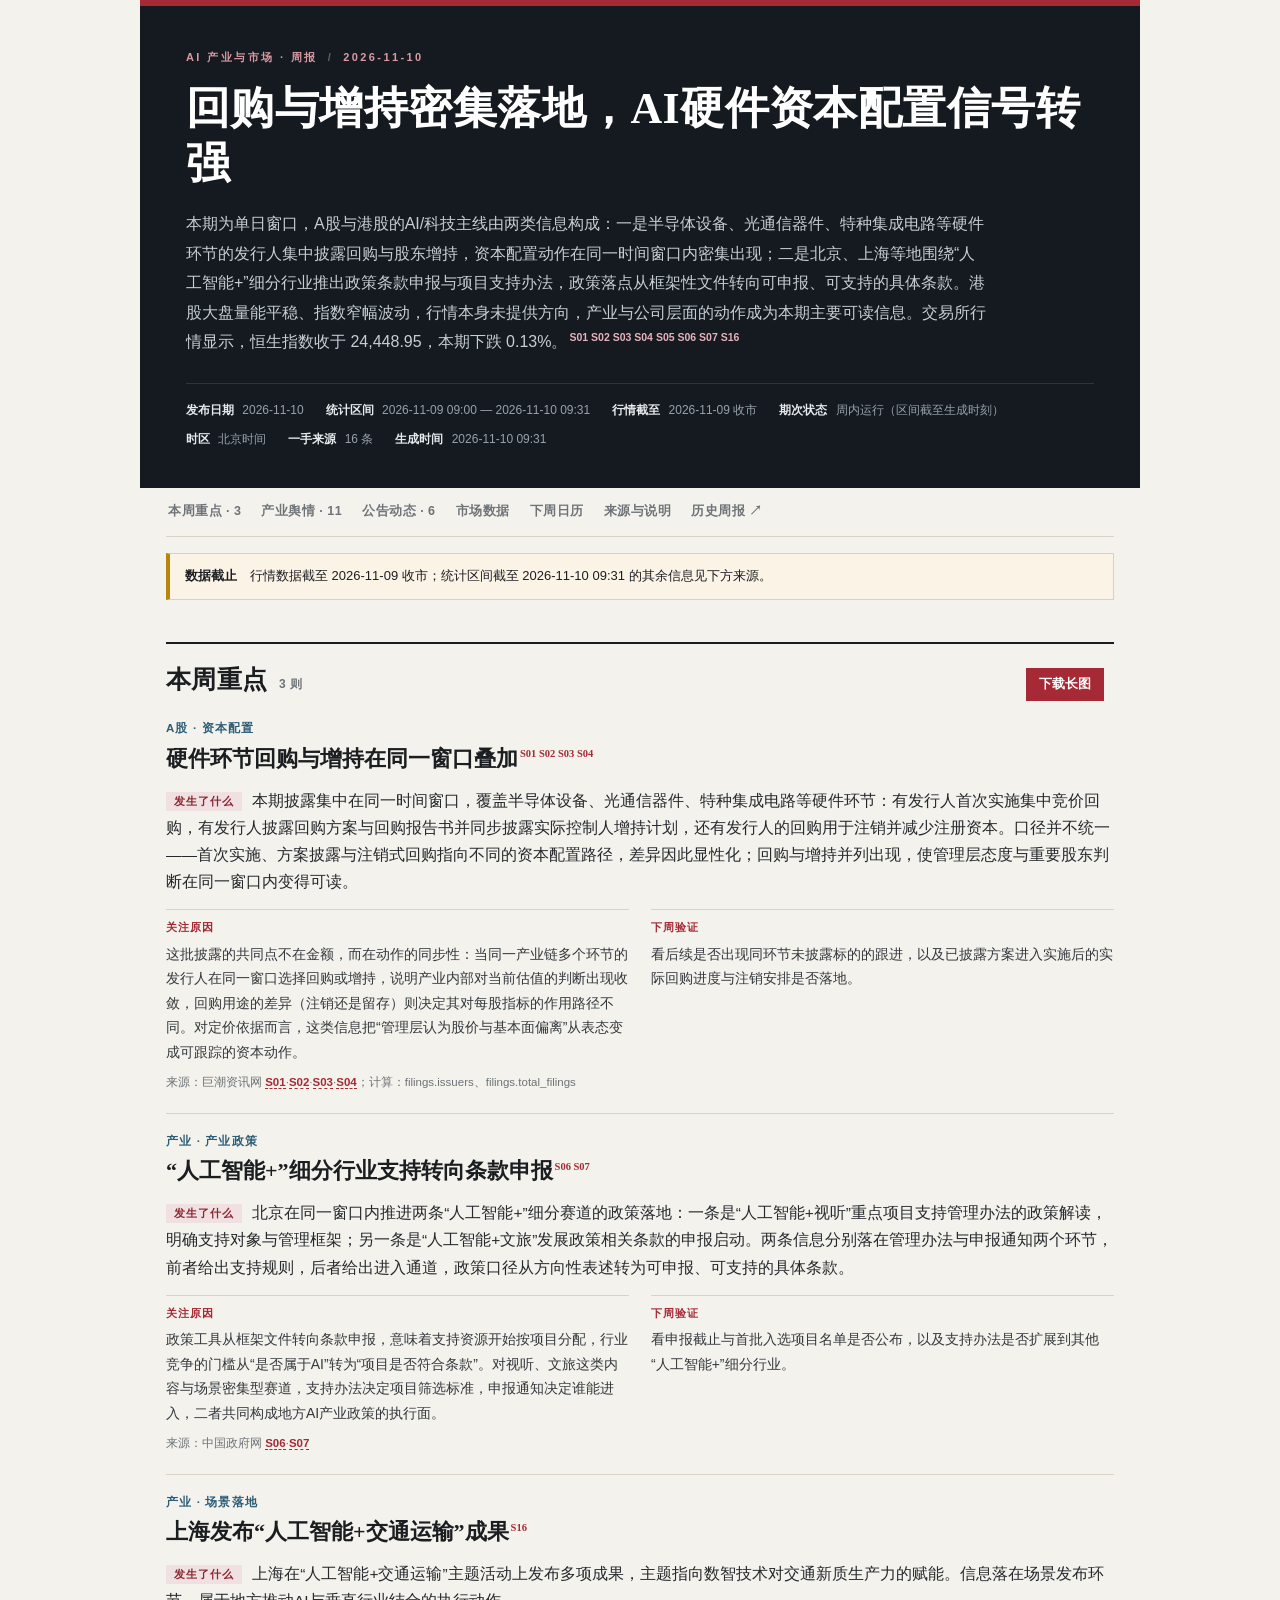
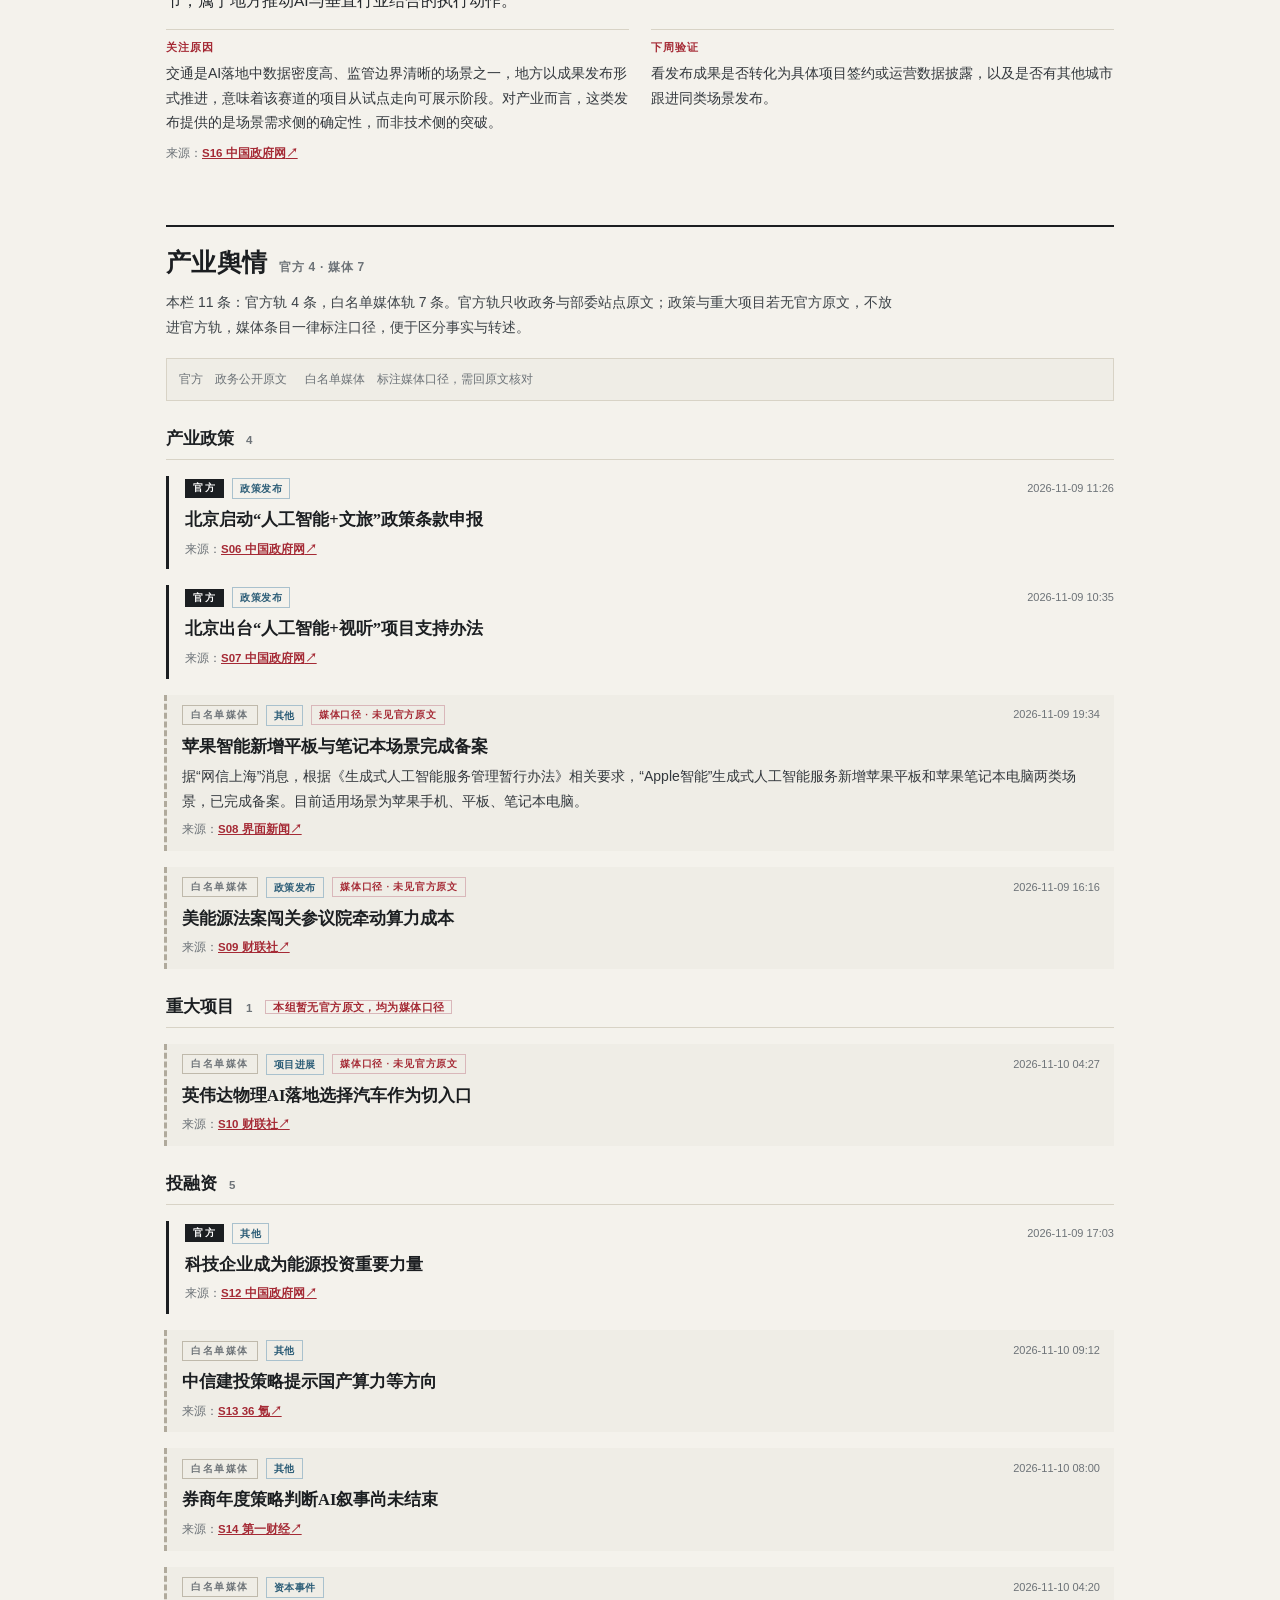
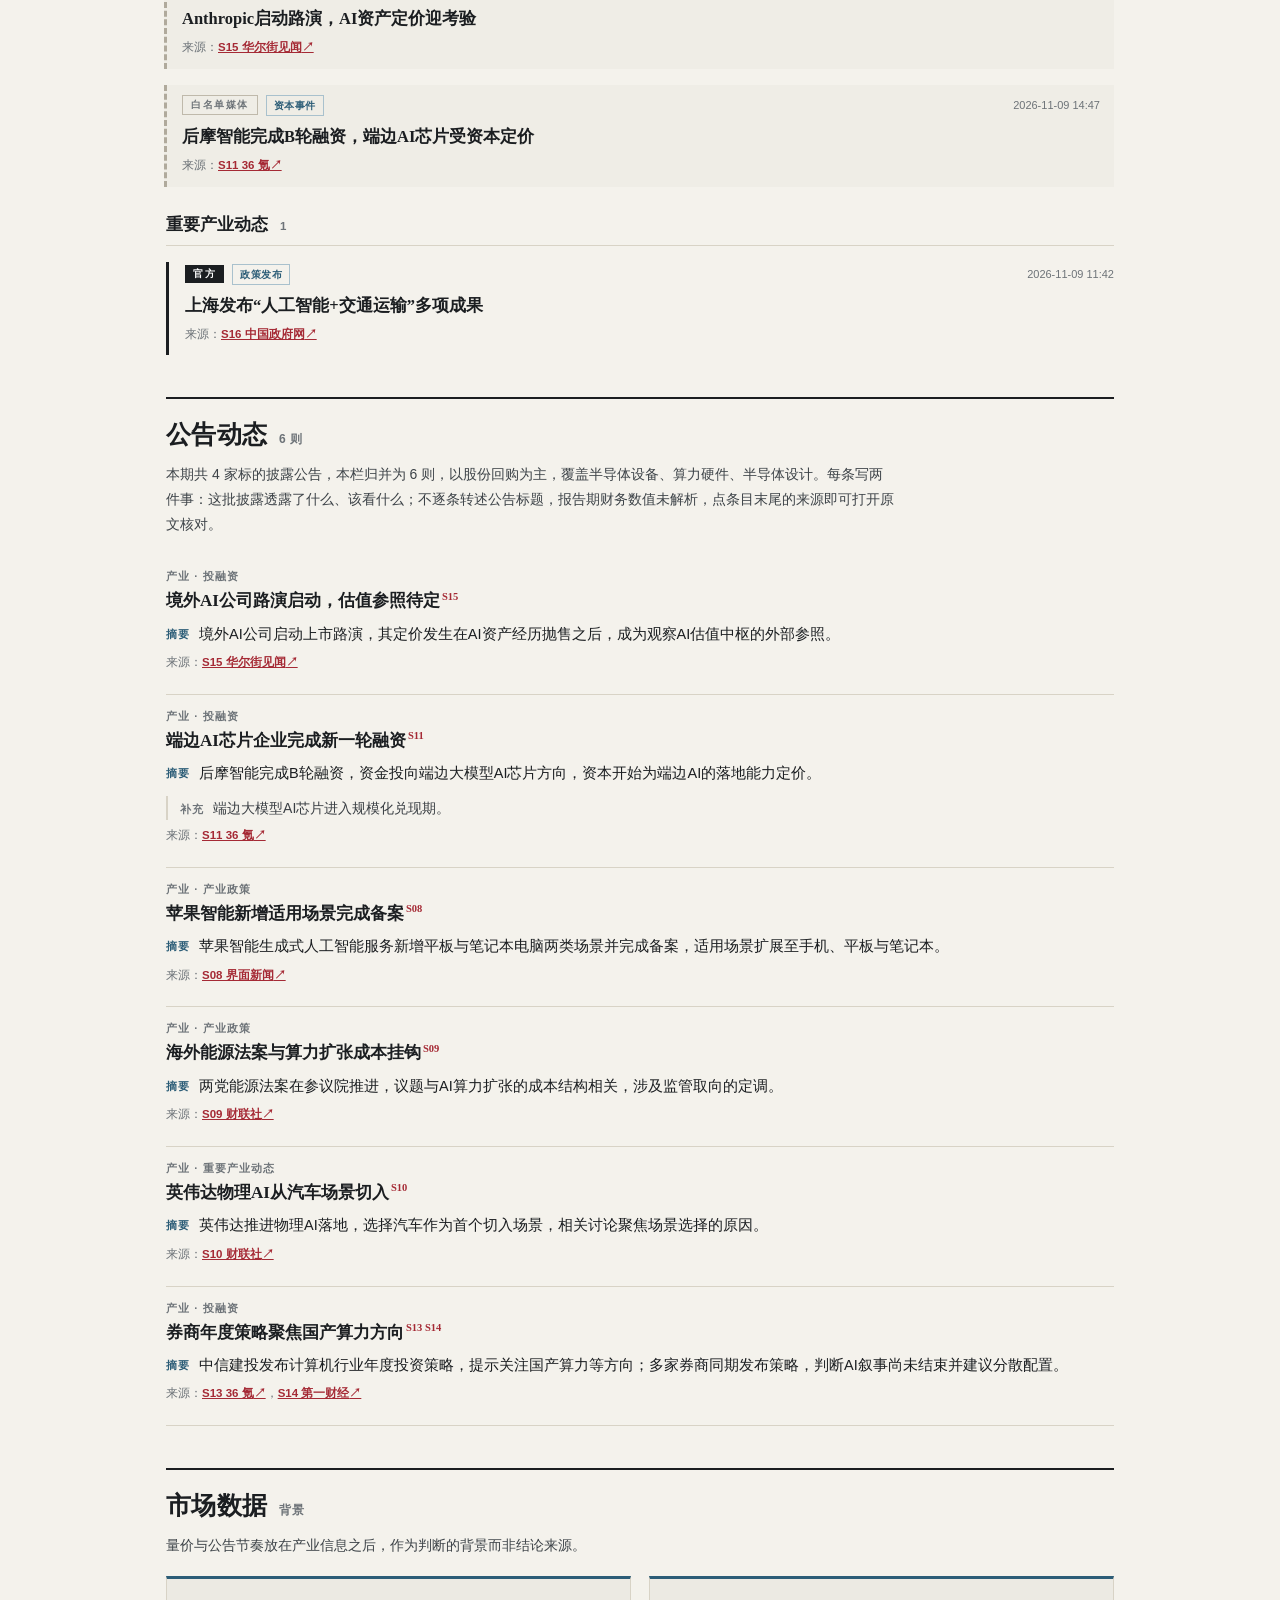
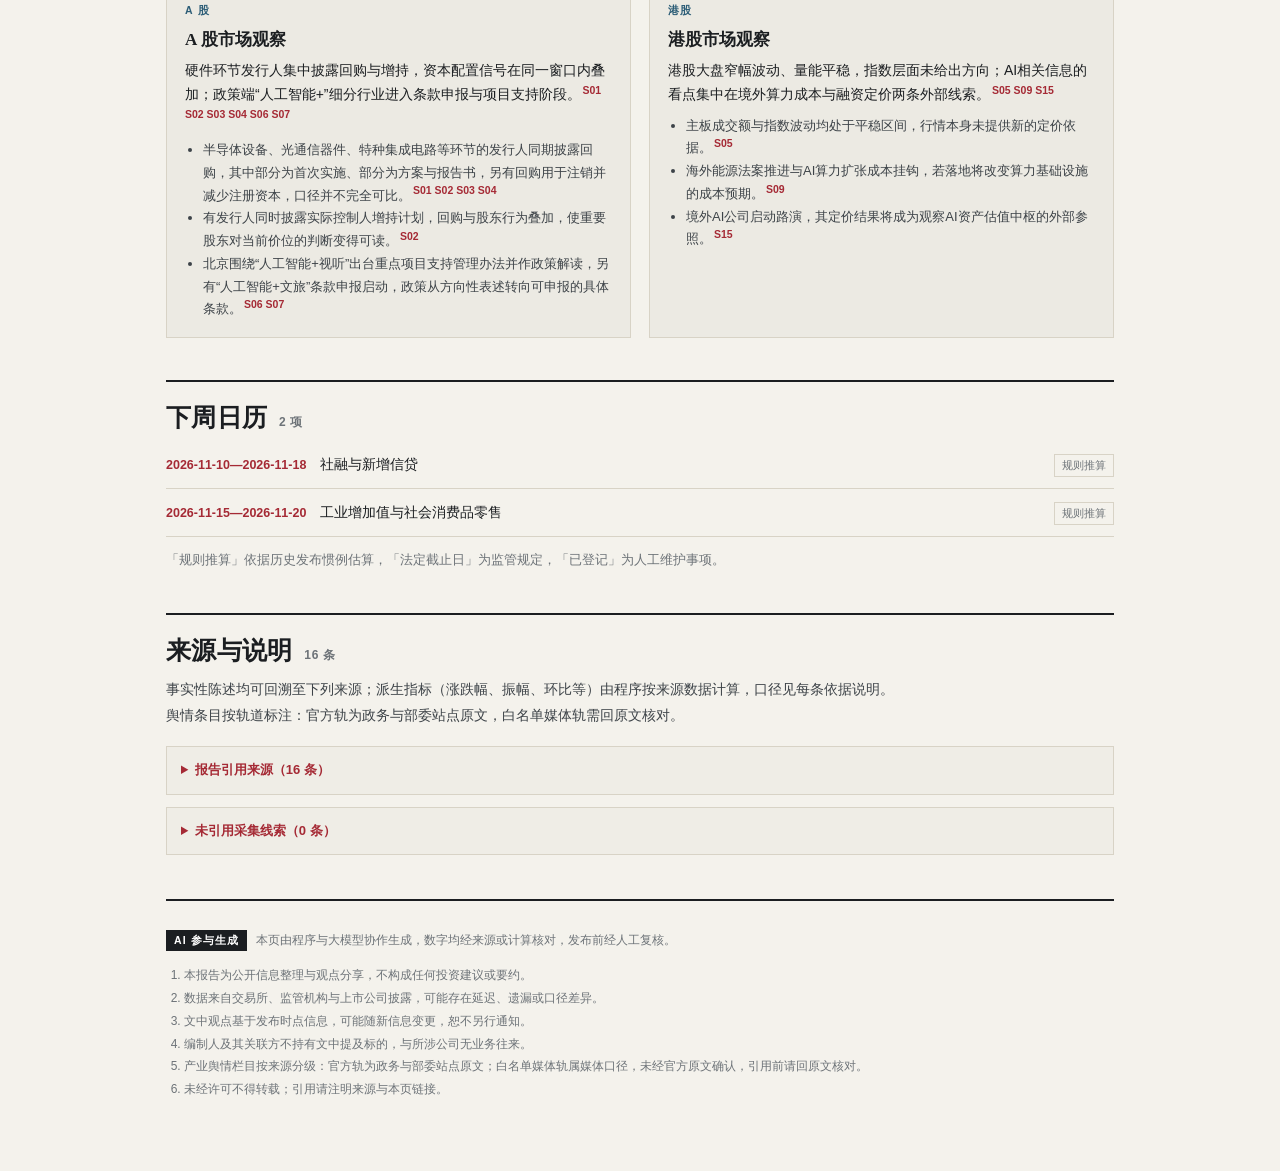
==== commit e6d91775: "Publish A/H AI market weekly 2026-11-10" ====
--- a/index.html
+++ b/index.html
@@ -1,8 +1,8 @@
 <!doctype html>
 <html lang="zh-CN"><head><meta charset="utf-8"><meta name="viewport" content="width=device-width, initial-scale=1">
-<meta name="description" content="恒生指数本周收于 24,481.86，较上周收盘上涨 5.10%（+1,187.44 点）；2026-11-05 触及周内高点 24,796.98，之后 1 个交易日有 1 日收跌，最新收市较该高点回落 1.27%。主板成交额由 2026-11-02 的 2048 亿港元升至 2474 亿港元（2026-11-06），较区间首日上涨 20.79%，量能明显放大。A 股方向，本期标的池内 15 家发行人披露公告（算力芯片 4 家、半导体设计 4 家、光模块 3 家），其中 2026-11-06 最为集中。">
-<meta name="generator" content="ai-market-weekly 2026-11-09">
-<title>港股放量上行，算力芯片 4 家标的同日披露股份回购｜AI 产业与市场周报</title>
+<meta name="description" content="本期为单日窗口，A股与港股的AI/科技主线由两类信息构成：一是半导体设备、光通信器件、特种集成电路等硬件环节的发行人集中披露回购与股东增持，资本配置动作在同一时间窗口内密集出现；二是北京、上海等地围绕“人工智能+”细分行业推出政策条款申报与项目支持办法，政策落点从框架性文件转向可申报、可支持的具体条款。港股大盘量能平稳、指数窄幅波动，行情本身未提供方向，产业与公司层面的动作成为本期主要可读信息。交易所行情显示，恒生指数收于 24,448.95，本期下跌 0.13%。">
+<meta name="generator" content="ai-market-weekly 2026-11-10">
+<title>回购与增持密集落地，AI硬件资本配置信号转强｜AI 产业与市场周报</title>
 <style>
 :root{
   --paper:#f4f2ec; --ink:#1b1e21; --muted:#6d7378; --line:#d8d3c6;
@@ -155,33 +155,33 @@
 
 </style></head><body><div class="shell">
 <header class="masthead">
-<p class="kicker">AI 产业与市场 · 周报<span class="sep">/</span>2026-11-09</p>
-<h1>港股放量上行，算力芯片 4 家标的同日披露股份回购</h1>
-<p class="standfirst">恒生指数本周收于 24,481.86，较上周收盘上涨 5.10%（+1,187.44 点）；2026-11-05 触及周内高点 24,796.98，之后 1 个交易日有 1 日收跌，最新收市较该高点回落 1.27%。主板成交额由 2026-11-02 的 2048 亿港元升至 2474 亿港元（2026-11-06），较区间首日上涨 20.79%，量能明显放大。A 股方向，本期标的池内 15 家发行人披露公告（算力芯片 4 家、半导体设计 4 家、光模块 3 家），其中 2026-11-06 最为集中。<sup class="cite"><a href="#S20">S20</a> <a href="#S01">S01</a></sup></p>
-<div class="masthead-facts"><span><b>发布日期</b> 2026-11-09</span><span><b>统计区间</b> 2026-11-02 09:00 — 2026-11-09 15:47</span><span><b>行情截至</b> 2026-11-06 收市</span><span><b>时区</b> 北京时间</span><span><b>一手来源</b> 32 条</span><span><b>生成时间</b> 2026-11-09 15:47</span></div>
+<p class="kicker">AI 产业与市场 · 周报<span class="sep">/</span>2026-11-10</p>
+<h1>回购与增持密集落地，AI硬件资本配置信号转强</h1>
+<p class="standfirst">本期为单日窗口，A股与港股的AI/科技主线由两类信息构成：一是半导体设备、光通信器件、特种集成电路等硬件环节的发行人集中披露回购与股东增持，资本配置动作在同一时间窗口内密集出现；二是北京、上海等地围绕“人工智能+”细分行业推出政策条款申报与项目支持办法，政策落点从框架性文件转向可申报、可支持的具体条款。港股大盘量能平稳、指数窄幅波动，行情本身未提供方向，产业与公司层面的动作成为本期主要可读信息。交易所行情显示，恒生指数收于 24,448.95，本期下跌 0.13%。<sup class="cite"><a href="#S01">S01</a> <a href="#S02">S02</a> <a href="#S03">S03</a> <a href="#S04">S04</a> <a href="#S05">S05</a> <a href="#S06">S06</a> <a href="#S07">S07</a> <a href="#S16">S16</a></sup></p>
+<div class="masthead-facts"><span><b>发布日期</b> 2026-11-10</span><span><b>统计区间</b> 2026-11-09 09:00 — 2026-11-10 09:31</span><span><b>行情截至</b> 2026-11-09 收市</span><span><b>期次状态</b> 周内运行（区间截至生成时刻）</span><span><b>时区</b> 北京时间</span><span><b>一手来源</b> 16 条</span><span><b>生成时间</b> 2026-11-10 09:31</span></div>
 </header>
-<nav class="toc"><a href="#focus">本周重点 · 2</a><a href="#intel">产业舆情 · 12</a><a href="#filings">公告动态 · 6</a><a href="#markets">市场数据</a><a href="#outlook">下周日历</a><a href="#sources">来源与说明</a><a href="weekly/">历史周报 ↗</a></nav>
-<div class="datacut"><b>数据截止</b>　行情数据截至 2026-11-06 收市；统计区间截至 2026-11-09 15:47 的其余信息见下方来源。</div>
+<nav class="toc"><a href="#focus">本周重点 · 3</a><a href="#intel">产业舆情 · 11</a><a href="#filings">公告动态 · 6</a><a href="#markets">市场数据</a><a href="#outlook">下周日历</a><a href="#sources">来源与说明</a><a href="weekly/">历史周报 ↗</a></nav>
+<div class="datacut"><b>数据截止</b>　行情数据截至 2026-11-09 收市；统计区间截至 2026-11-10 09:31 的其余信息见下方来源。</div>
 <main>
 <section id="focus" class="block">
-<div class="block-head"><h2>本周重点<span class="count">2 则</span></h2>
+<div class="block-head"><h2>本周重点<span class="count">3 则</span></h2>
 <div class="export-actions"><button class="export-button" type="button" data-export-highlights>下载长图</button><span class="export-status" data-export-status aria-live="polite"></span></div></div>
-<article class="story"><p class="meta">港股 · 市场结构</p><h3>恒指触及 24,796.98 后回落，周线上涨 5.10%<sup class="cite"><a href="#S19">S19</a> <a href="#S20">S20</a></sup></h3><p class="reported"><b>发生了什么</b>2026-11-02 至 2026-11-06 共 5 个交易日；2026-11-05 收于周内高点 24,796.98；其后 1 个交易日有 1 日收跌；最新收市 24,481.86 较该高点回落 1.27%。</p><div class="triple"><div class="analysis"><b>关注原因</b>指数层面仍是区间震荡，日内高点未能转化为周线涨幅；在成交额同步收缩的情况下，上行动能不足。</div><div class="watch"><b>下周验证</b>关注下周成交额能否回到日均 2564 亿港元 的水平。</div></div><p class="source">来源：香港交易所 <a class="sid" href="https://www.hkex.com.hk/eng/stat/smstat/dayquot/d261105e.htm" target="_blank" rel="noopener noreferrer" title="打开原文">S19</a>·<a class="sid" href="https://www.hkex.com.hk/eng/stat/smstat/dayquot/d261106e.htm" target="_blank" rel="noopener noreferrer" title="打开原文">S20</a>；计算：hk.week_change_pct、hk.high、hk.drawdown_from_high_pct、hk.turnover_change_pct</p></article><article class="story"><p class="meta">A股 · 板块动向</p><h3>算力芯片 4 家标的同期完成股份回购<sup class="cite"><a href="#S12">S12</a> <a href="#S06">S06</a> <a href="#S07">S07</a></sup></h3><p class="reported"><b>发生了什么</b>2026-11-06 是本窗口披露最密集的一天，算力芯片环节四家标的落在同一批，合计 5 份公告，披露时点与口径一致。这意味着该环节的经营读数第一次能横向对照，而不再是各自独立的单点事件。</p><div class="triple"><div class="analysis"><b>关注原因</b>反映管理层对当前股价与资本配置的态度。同窗口密集披露不改变基本面，但把定价依据从预期换成可核对的数据，板块内部分化因此显性化，而不是整体同向移动。</div><div class="watch"><b>下周验证</b>看这批披露后机构解读是否收敛到同一组指标，以及同环节未披露标的的跟进节奏。</div></div><p class="source">来源：巨潮资讯网 <a class="sid" href="https://static.cninfo.com.cn/finalpage/2026-11-03/1225653790.PDF" target="_blank" rel="noopener noreferrer" title="打开原文">S12</a>·<a class="sid" href="https://static.cninfo.com.cn/finalpage/2026-11-06/1225660047.PDF" target="_blank" rel="noopener noreferrer" title="打开原文">S06</a>·<a class="sid" href="https://static.cninfo.com.cn/finalpage/2026-11-05/1225657671.PDF" target="_blank" rel="noopener noreferrer" title="打开原文">S07</a>；计算：filings.busiest_count</p></article>
+<article class="story"><p class="meta">A股 · 资本配置</p><h3>硬件环节回购与增持在同一窗口叠加<sup class="cite"><a href="#S01">S01</a> <a href="#S02">S02</a> <a href="#S03">S03</a> <a href="#S04">S04</a></sup></h3><p class="reported"><b>发生了什么</b>本期披露集中在同一时间窗口，覆盖半导体设备、光通信器件、特种集成电路等硬件环节：有发行人首次实施集中竞价回购，有发行人披露回购方案与回购报告书并同步披露实际控制人增持计划，还有发行人的回购用于注销并减少注册资本。口径并不统一——首次实施、方案披露与注销式回购指向不同的资本配置路径，差异因此显性化；回购与增持并列出现，使管理层态度与重要股东判断在同一窗口内变得可读。</p><div class="triple"><div class="analysis"><b>关注原因</b>这批披露的共同点不在金额，而在动作的同步性：当同一产业链多个环节的发行人在同一窗口选择回购或增持，说明产业内部对当前估值的判断出现收敛，回购用途的差异（注销还是留存）则决定其对每股指标的作用路径不同。对定价依据而言，这类信息把“管理层认为股价与基本面偏离”从表态变成可跟踪的资本动作。</div><div class="watch"><b>下周验证</b>看后续是否出现同环节未披露标的的跟进，以及已披露方案进入实施后的实际回购进度与注销安排是否落地。</div></div><p class="source">来源：巨潮资讯网 <a class="sid" href="https://static.cninfo.com.cn/finalpage/2026-11-10/1225664206.PDF" target="_blank" rel="noopener noreferrer" title="打开原文">S01</a>·<a class="sid" href="https://static.cninfo.com.cn/finalpage/2026-11-10/1225664245.PDF" target="_blank" rel="noopener noreferrer" title="打开原文">S02</a>·<a class="sid" href="https://static.cninfo.com.cn/finalpage/2026-11-10/1225663557.PDF" target="_blank" rel="noopener noreferrer" title="打开原文">S03</a>·<a class="sid" href="https://static.cninfo.com.cn/finalpage/2026-11-09/1225664193.PDF" target="_blank" rel="noopener noreferrer" title="打开原文">S04</a>；计算：filings.issuers、filings.total_filings</p></article><article class="story"><p class="meta">产业 · 产业政策</p><h3>“人工智能+”细分行业支持转向条款申报<sup class="cite"><a href="#S06">S06</a> <a href="#S07">S07</a></sup></h3><p class="reported"><b>发生了什么</b>北京在同一窗口内推进两条“人工智能+”细分赛道的政策落地：一条是“人工智能+视听”重点项目支持管理办法的政策解读，明确支持对象与管理框架；另一条是“人工智能+文旅”发展政策相关条款的申报启动。两条信息分别落在管理办法与申报通知两个环节，前者给出支持规则，后者给出进入通道，政策口径从方向性表述转为可申报、可支持的具体条款。</p><div class="triple"><div class="analysis"><b>关注原因</b>政策工具从框架文件转向条款申报，意味着支持资源开始按项目分配，行业竞争的门槛从“是否属于AI”转为“项目是否符合条款”。对视听、文旅这类内容与场景密集型赛道，支持办法决定项目筛选标准，申报通知决定谁能进入，二者共同构成地方AI产业政策的执行面。</div><div class="watch"><b>下周验证</b>看申报截止与首批入选项目名单是否公布，以及支持办法是否扩展到其他“人工智能+”细分行业。</div></div><p class="source">来源：中国政府网 <a class="sid" href="https://www.ncsti.gov.cn/kjdt/tzgg/202611/t20261109_262146.html" target="_blank" rel="noopener noreferrer" title="打开原文">S06</a>·<a class="sid" href="https://www.ncsti.gov.cn/zcfg/zcjd/202611/t20261109_262049.html" target="_blank" rel="noopener noreferrer" title="打开原文">S07</a></p></article><article class="story"><p class="meta">产业 · 场景落地</p><h3>上海发布“人工智能+交通运输”成果<sup class="cite"><a href="#S16">S16</a></sup></h3><p class="reported"><b>发生了什么</b>上海在“人工智能+交通运输”主题活动上发布多项成果，主题指向数智技术对交通新质生产力的赋能。信息落在场景发布环节，属于地方推动AI与垂直行业结合的执行动作。</p><div class="triple"><div class="analysis"><b>关注原因</b>交通是AI落地中数据密度高、监管边界清晰的场景之一，地方以成果发布形式推进，意味着该赛道的项目从试点走向可展示阶段。对产业而言，这类发布提供的是场景需求侧的确定性，而非技术侧的突破。</div><div class="watch"><b>下周验证</b>看发布成果是否转化为具体项目签约或运营数据披露，以及是否有其他城市跟进同类场景发布。</div></div><p class="source">来源：<a href="https://jtw.sh.gov.cn/xwfb2/20261109/a8399deb03cb44a0ada2746ef936c835.html" target="_blank" rel="noopener noreferrer">S16 中国政府网<span class="ext">↗</span></a></p></article>
 </section>
 <section id="intel" class="block">
-<div class="block-head"><h2>产业舆情<span class="count">官方 7 · 媒体 5</span></h2></div>
-<p class="block-lead">本栏 12 条：官方轨 7 条，白名单媒体轨 5 条。官方轨只收政务与部委站点原文；政策与重大项目若无官方原文，不放进官方轨，媒体条目一律标注口径，便于区分事实与转述。</p><div class="intel-legend"><span class="legend legend-official">官方</span>政务公开原文<span class="legend legend-media">白名单媒体</span>标注媒体口径，需回原文核对</div><div class="thread"><h3>产业政策<span class="count">4</span></h3><article class="intel track-official"><div class="intel-head"><span class="track">官方</span><span class="chip">政策发布</span><span class="stamp">2026-11-09 11:26</span></div><h4>关于启动2025年度“人工智能+文旅” 发展政策相关条款申报工作的通知</h4><p class="source">来源：<a href="https://www.ncsti.gov.cn/kjdt/tzgg/202611/t20261109_262146.html" target="_blank" rel="noopener noreferrer">S21 中国政府网<span class="ext">↗</span></a></p></article><article class="intel track-official"><div class="intel-head"><span class="track">官方</span><span class="chip">产业合作</span><span class="stamp">2026-11-09 08:31</span></div><h4>第七届世界媒体峰会上 与会嘉宾热议智能变革中的媒体使命与合作行动 AI时代 值得信赖的新闻业更珍贵</h4><p class="reading">在人工智能（AI）时代，媒体的使命是什么？由新华通讯社、北京市人民政府共同主办的第七届世界媒体峰会11月7日在北京开幕。与会嘉宾围绕峰会主题“智能变革中的媒体使命与合作行动”展开探讨。与会嘉宾表示，技术发展越迅猛，越是要坚持人文精神、长期主义。</p><p class="source">来源：<a href="https://www.beijing.gov.cn/ywdt/gzdt/202611/t20261109_4937832.html" target="_blank" rel="noopener noreferrer">S22 中国政府网<span class="ext">↗</span></a></p></article><article class="intel track-official"><div class="intel-head"><span class="track">官方</span><span class="chip">政策发布</span><span class="stamp">2026-11-06 17:32</span></div><h4>关于组织开展人工智能大模型应用政策兑现工作（第六批）的通知（大模型专题）</h4><p class="source">来源：<a href="https://www.haizhu.gov.cn/hzdt/tzgg/qttz/content/post_11091596.html" target="_blank" rel="noopener noreferrer">S23 中国政府网<span class="ext">↗</span></a></p></article><article class="intel track-official"><div class="intel-head"><span class="track">官方</span><span class="chip">政策发布</span><span class="stamp">2026-11-06 17:06</span></div><h4>北京市广播电视局关于印发《北京市促进“人工智能+视听”产业高质量发展重点项目支持管理办法（2026—2029年）》的通知</h4><p class="source">来源：<a href="https://www.ncsti.gov.cn/kjdt/tzgg/202611/t20261106_261941.html" target="_blank" rel="noopener noreferrer">S24 中国政府网<span class="ext">↗</span></a></p></article></div><div class="thread"><h3>重大项目<span class="count">4</span></h3><article class="intel track-official"><div class="intel-head"><span class="track">官方</span><span class="chip">项目进展</span><span class="stamp">2026-11-06 10:34</span></div><h4>发展人工智能也应共建共享</h4><p class="source">来源：<a href="https://www.digitalchina.gov.cn/2026/xwzx/szkx/202611/t20261106_5390393.htm" target="_blank" rel="noopener noreferrer">S25 中国政府网<span class="ext">↗</span></a></p></article><article class="intel track-media"><div class="intel-head"><span class="track">白名单媒体</span><span class="chip">项目进展</span><span class="caveat">媒体口径 · 未见官方原文</span><span class="stamp">2026-11-09 11:52</span></div><h4>【半导体芯片链周度修复，AI算力产业动态密集落地】</h4><p class="source">来源：<a href="https://www.cls.cn/detail/2528652" target="_blank" rel="noopener noreferrer">S26 财联社<span class="ext">↗</span></a></p></article><article class="intel track-media"><div class="intel-head"><span class="track">白名单媒体</span><span class="chip">项目进展</span><span class="caveat">媒体口径 · 未见官方原文</span><span class="stamp">2026-11-08 18:02</span></div><h4>后摩智能完成数十亿元B轮融资 资本加码端边AI落地商业化价值新赛道</h4><p class="source">来源：<a href="https://eu.36kr.com/zh/p/4061884399719303" target="_blank" rel="noopener noreferrer">S27 36 氪<span class="ext">↗</span></a></p></article><article class="intel track-media"><div class="intel-head"><span class="track">白名单媒体</span><span class="chip">项目进展</span><span class="caveat">媒体口径 · 未见官方原文</span><span class="stamp">2026-11-06 22:51</span></div><h4>“筑牢企业数据底座 助力AI应用落地” 专题交流活动在深圳南山顺利举办</h4><p class="source">来源：<a href="https://www.21jingji.com/article/20261106/herald/95d2b1f77ce9169e750cfdfbf053572d.html" target="_blank" rel="noopener noreferrer">S28 21 世纪经济报道<span class="ext">↗</span></a></p></article></div><div class="thread"><h3>投融资<span class="count">4</span></h3><article class="intel track-official"><div class="intel-head"><span class="track">官方</span><span class="chip">其他</span><span class="stamp">2026-11-08 09:42</span></div><h4>2026能源转型大会在京举办 人工智能时代 科技企业正成为能源投资重要力量</h4><p class="reading">昨天，2026能源转型大会在北京市昌平区未来科学城开幕。本届大会以“智启新能，向绿而行”为主题，进一步聚焦能源科技创新与产业发展中的重点方向，突出前沿技术交流、应用场景对接和产业协同合作。</p><p class="source">来源：<a href="https://www.beijing.gov.cn/fuwu/lqfw/gggs/202611/t20261108_4937269.html" target="_blank" rel="noopener noreferrer">S29 中国政府网<span class="ext">↗</span></a></p></article><article class="intel track-official"><div class="intel-head"><span class="track">官方</span><span class="chip">其他</span><span class="stamp">2026-11-06 16:06</span></div><h4>【十五五重点产业专题】北京人工智能产业投资促进动态汇编</h4><p class="source">来源：<a href="https://www.ncsti.gov.cn/kjdt/kjrd/202611/t20261106_261944.html" target="_blank" rel="noopener noreferrer">S30 中国政府网<span class="ext">↗</span></a></p></article><article class="intel track-media"><div class="intel-head"><span class="track">白名单媒体</span><span class="chip">其他</span><span class="stamp">2026-11-09 14:46</span></div><h4>韩国产业部长表示，不认为美国中期选举会导致人工智能投资放缓。</h4><p class="source">来源：<a href="https://www.cls.cn/detail/2528878" target="_blank" rel="noopener noreferrer">S31 财联社<span class="ext">↗</span></a></p></article><article class="intel track-media"><div class="intel-head"><span class="track">白名单媒体</span><span class="chip">资本事件</span><span class="stamp">2026-11-07 08:45</span></div><h4>AI板块遭“聪明钱”抛售，美国对冲基金10月普遍亏损</h4><p class="source">来源：<a href="https://www.jiemian.com/article/15305996.html" target="_blank" rel="noopener noreferrer">S32 界面新闻<span class="ext">↗</span></a></p></article></div>
+<div class="block-head"><h2>产业舆情<span class="count">官方 4 · 媒体 7</span></h2></div>
+<p class="block-lead">本栏 11 条：官方轨 4 条，白名单媒体轨 7 条。官方轨只收政务与部委站点原文；政策与重大项目若无官方原文，不放进官方轨，媒体条目一律标注口径，便于区分事实与转述。</p><div class="intel-legend"><span class="legend legend-official">官方</span>政务公开原文<span class="legend legend-media">白名单媒体</span>标注媒体口径，需回原文核对</div><div class="thread"><h3>产业政策<span class="count">4</span></h3><article class="intel track-official"><div class="intel-head"><span class="track">官方</span><span class="chip">政策发布</span><span class="stamp">2026-11-09 11:26</span></div><h4>北京启动“人工智能+文旅”政策条款申报</h4><p class="source">来源：<a href="https://www.ncsti.gov.cn/kjdt/tzgg/202611/t20261109_262146.html" target="_blank" rel="noopener noreferrer">S06 中国政府网<span class="ext">↗</span></a></p></article><article class="intel track-official"><div class="intel-head"><span class="track">官方</span><span class="chip">政策发布</span><span class="stamp">2026-11-09 10:35</span></div><h4>北京出台“人工智能+视听”项目支持办法</h4><p class="source">来源：<a href="https://www.ncsti.gov.cn/zcfg/zcjd/202611/t20261109_262049.html" target="_blank" rel="noopener noreferrer">S07 中国政府网<span class="ext">↗</span></a></p></article><article class="intel track-media"><div class="intel-head"><span class="track">白名单媒体</span><span class="chip">其他</span><span class="caveat">媒体口径 · 未见官方原文</span><span class="stamp">2026-11-09 19:34</span></div><h4>苹果智能新增平板与笔记本场景完成备案</h4><p class="reading">据“网信上海”消息，根据《生成式人工智能服务管理暂行办法》相关要求，“Apple智能”生成式人工智能服务新增苹果平板和苹果笔记本电脑两类场景，已完成备案。目前适用场景为苹果手机、平板、笔记本电脑。</p><p class="source">来源：<a href="https://www.jiemian.com/article/15312725.html" target="_blank" rel="noopener noreferrer">S08 界面新闻<span class="ext">↗</span></a></p></article><article class="intel track-media"><div class="intel-head"><span class="track">白名单媒体</span><span class="chip">政策发布</span><span class="caveat">媒体口径 · 未见官方原文</span><span class="stamp">2026-11-09 16:16</span></div><h4>美能源法案闯关参议院牵动算力成本</h4><p class="source">来源：<a href="https://m.cls.cn/detail/2529646" target="_blank" rel="noopener noreferrer">S09 财联社<span class="ext">↗</span></a></p></article></div><div class="thread"><h3>重大项目<span class="count">1</span><span class="thread-flag">本组暂无官方原文，均为媒体口径</span></h3><article class="intel track-media"><div class="intel-head"><span class="track">白名单媒体</span><span class="chip">项目进展</span><span class="caveat">媒体口径 · 未见官方原文</span><span class="stamp">2026-11-10 04:27</span></div><h4>英伟达物理AI落地选择汽车作为切入口</h4><p class="source">来源：<a href="https://www.cls.cn/detail/2528207" target="_blank" rel="noopener noreferrer">S10 财联社<span class="ext">↗</span></a></p></article></div><div class="thread"><h3>投融资<span class="count">5</span></h3><article class="intel track-official"><div class="intel-head"><span class="track">官方</span><span class="chip">其他</span><span class="stamp">2026-11-09 17:03</span></div><h4>科技企业成为能源投资重要力量</h4><p class="source">来源：<a href="https://www.ncsti.gov.cn/kjdt/xwjj/202611/t20261109_262197.html" target="_blank" rel="noopener noreferrer">S12 中国政府网<span class="ext">↗</span></a></p></article><article class="intel track-media"><div class="intel-head"><span class="track">白名单媒体</span><span class="chip">其他</span><span class="stamp">2026-11-10 09:12</span></div><h4>中信建投策略提示国产算力等方向</h4><p class="source">来源：<a href="https://36kr.com/newsflashes/4063229051458433?f=rss" target="_blank" rel="noopener noreferrer">S13 36 氪<span class="ext">↗</span></a></p></article><article class="intel track-media"><div class="intel-head"><span class="track">白名单媒体</span><span class="chip">其他</span><span class="stamp">2026-11-10 08:00</span></div><h4>券商年度策略判断AI叙事尚未结束</h4><p class="source">来源：<a href="https://www.yicai.com/news/103433328.html" target="_blank" rel="noopener noreferrer">S14 第一财经<span class="ext">↗</span></a></p></article><article class="intel track-media"><div class="intel-head"><span class="track">白名单媒体</span><span class="chip">资本事件</span><span class="stamp">2026-11-10 04:20</span></div><h4>Anthropic启动路演，AI资产定价迎考验</h4><p class="source">来源：<a href="https://wallstreetcn.com/articles/3785598" target="_blank" rel="noopener noreferrer">S15 华尔街见闻<span class="ext">↗</span></a></p></article><article class="intel track-media"><div class="intel-head"><span class="track">白名单媒体</span><span class="chip">资本事件</span><span class="stamp">2026-11-09 14:47</span></div><h4>后摩智能完成B轮融资，端边AI芯片受资本定价</h4><p class="source">来源：<a href="https://www.36kr.com/p/4061884399719303" target="_blank" rel="noopener noreferrer">S11 36 氪<span class="ext">↗</span></a></p></article></div><div class="thread"><h3>重要产业动态<span class="count">1</span></h3><article class="intel track-official"><div class="intel-head"><span class="track">官方</span><span class="chip">政策发布</span><span class="stamp">2026-11-09 11:42</span></div><h4>上海发布“人工智能+交通运输”多项成果</h4><p class="source">来源：<a href="https://jtw.sh.gov.cn/xwfb2/20261109/a8399deb03cb44a0ada2746ef936c835.html" target="_blank" rel="noopener noreferrer">S16 中国政府网<span class="ext">↗</span></a></p></article></div>
 </section>
-<section id="filings" class="block"><div class="block-head"><h2>公告动态<span class="count">6 则</span></h2></div><p class="block-lead">本期共 15 家标的披露公告，本栏归并为 6 则，以股份回购为主，覆盖算力芯片、半导体设计、光模块。每条写两件事：这批披露透露了什么、该看什么；不逐条转述公告标题，报告期财务数值未解析，点条目末尾的来源即可打开原文核对。</p><article class="update"><p class="meta">A股 · 股份回购</p><h3>北京君正（300223） · 股份回购<sup class="cite"><a href="#S01">S01</a></sup></h3><p class="reading"><b>摘要</b>北京君正披露的事项为：关于变更回购股份用途并注销。</p><p class="source">来源：<a href="https://static.cninfo.com.cn/finalpage/2026-11-07/1225661270.PDF" target="_blank" rel="noopener noreferrer">S01 巨潮资讯网<span class="ext">↗</span></a></p></article><article class="update"><p class="meta">A股 · 股份回购</p><h3>胜宏科技（300476） · 股份回购<sup class="cite"><a href="#S02">S02</a></sup></h3><p class="reading"><b>摘要</b>胜宏科技披露的事项为：关于公司经营和回购情况。</p><p class="source">来源：<a href="https://static.cninfo.com.cn/finalpage/2026-11-06/1225660607.pdf" target="_blank" rel="noopener noreferrer">S02 巨潮资讯网<span class="ext">↗</span></a></p></article><article class="update"><p class="meta">A股 · 股份回购</p><h3>新易盛（300502） · 股份回购<sup class="cite"><a href="#S03">S03</a></sup></h3><p class="reading"><b>摘要</b>新易盛披露的事项为：关于回购公司股份的进展；关于公司回购股份事项。</p><p class="source">来源：<a href="https://static.cninfo.com.cn/finalpage/2026-11-03/1225655406.PDF" target="_blank" rel="noopener noreferrer">S03 巨潮资讯网<span class="ext">↗</span></a></p></article><article class="update"><p class="meta">A股 · 股份回购</p><h3>天孚通信（300394） · 股份回购<sup class="cite"><a href="#S04">S04</a></sup></h3><p class="reading"><b>摘要</b>天孚通信披露的事项为：关于公司股份回购事项。</p><p class="source">来源：<a href="https://static.cninfo.com.cn/finalpage/2026-11-06/1225660605.PDF" target="_blank" rel="noopener noreferrer">S04 巨潮资讯网<span class="ext">↗</span></a></p></article><article class="update"><p class="meta">A股 · 股份回购</p><h3>中际旭创（300308） · 股份回购<sup class="cite"><a href="#S05">S05</a></sup></h3><p class="reading"><b>摘要</b>中际旭创披露的事项为：关于股份回购事项。</p><p class="source">来源：<a href="https://static.cninfo.com.cn/finalpage/2026-11-06/1225660601.PDF" target="_blank" rel="noopener noreferrer">S05 巨潮资讯网<span class="ext">↗</span></a></p></article><article class="update"><p class="meta">A股 · 股份回购</p><h3>中微公司（688012） · 股份回购<sup class="cite"><a href="#S08">S08</a></sup></h3><p class="reading"><b>摘要</b>中微公司披露的事项为：关于以集中竞价交易方式回购股份的回购报告书。</p><p class="source">来源：<a href="https://static.cninfo.com.cn/finalpage/2026-11-06/1225659942.PDF" target="_blank" rel="noopener noreferrer">S08 巨潮资讯网<span class="ext">↗</span></a></p></article></section>
+<section id="filings" class="block"><div class="block-head"><h2>公告动态<span class="count">6 则</span></h2></div><p class="block-lead">本期共 4 家标的披露公告，本栏归并为 6 则，以股份回购为主，覆盖半导体设备、算力硬件、半导体设计。每条写两件事：这批披露透露了什么、该看什么；不逐条转述公告标题，报告期财务数值未解析，点条目末尾的来源即可打开原文核对。</p><article class="update"><p class="meta">产业 · 投融资</p><h3>境外AI公司路演启动，估值参照待定<sup class="cite"><a href="#S15">S15</a></sup></h3><p class="reading"><b>摘要</b>境外AI公司启动上市路演，其定价发生在AI资产经历抛售之后，成为观察AI估值中枢的外部参照。</p><p class="source">来源：<a href="https://wallstreetcn.com/articles/3785598" target="_blank" rel="noopener noreferrer">S15 华尔街见闻<span class="ext">↗</span></a></p></article><article class="update"><p class="meta">产业 · 投融资</p><h3>端边AI芯片企业完成新一轮融资<sup class="cite"><a href="#S11">S11</a></sup></h3><p class="reading"><b>摘要</b>后摩智能完成B轮融资，资金投向端边大模型AI芯片方向，资本开始为端边AI的落地能力定价。</p><p class="takeaway"><b>补充</b>端边大模型AI芯片进入规模化兑现期。</p><p class="source">来源：<a href="https://www.36kr.com/p/4061884399719303" target="_blank" rel="noopener noreferrer">S11 36 氪<span class="ext">↗</span></a></p></article><article class="update"><p class="meta">产业 · 产业政策</p><h3>苹果智能新增适用场景完成备案<sup class="cite"><a href="#S08">S08</a></sup></h3><p class="reading"><b>摘要</b>苹果智能生成式人工智能服务新增平板与笔记本电脑两类场景并完成备案，适用场景扩展至手机、平板与笔记本。</p><p class="source">来源：<a href="https://www.jiemian.com/article/15312725.html" target="_blank" rel="noopener noreferrer">S08 界面新闻<span class="ext">↗</span></a></p></article><article class="update"><p class="meta">产业 · 产业政策</p><h3>海外能源法案与算力扩张成本挂钩<sup class="cite"><a href="#S09">S09</a></sup></h3><p class="reading"><b>摘要</b>两党能源法案在参议院推进，议题与AI算力扩张的成本结构相关，涉及监管取向的定调。</p><p class="source">来源：<a href="https://m.cls.cn/detail/2529646" target="_blank" rel="noopener noreferrer">S09 财联社<span class="ext">↗</span></a></p></article><article class="update"><p class="meta">产业 · 重要产业动态</p><h3>英伟达物理AI从汽车场景切入<sup class="cite"><a href="#S10">S10</a></sup></h3><p class="reading"><b>摘要</b>英伟达推进物理AI落地，选择汽车作为首个切入场景，相关讨论聚焦场景选择的原因。</p><p class="source">来源：<a href="https://www.cls.cn/detail/2528207" target="_blank" rel="noopener noreferrer">S10 财联社<span class="ext">↗</span></a></p></article><article class="update"><p class="meta">产业 · 投融资</p><h3>券商年度策略聚焦国产算力方向<sup class="cite"><a href="#S13">S13</a> <a href="#S14">S14</a></sup></h3><p class="reading"><b>摘要</b>中信建投发布计算机行业年度投资策略，提示关注国产算力等方向；多家券商同期发布策略，判断AI叙事尚未结束并建议分散配置。</p><p class="source">来源：<a href="https://36kr.com/newsflashes/4063229051458433?f=rss" target="_blank" rel="noopener noreferrer">S13 36 氪<span class="ext">↗</span></a>，<a href="https://www.yicai.com/news/103433328.html" target="_blank" rel="noopener noreferrer">S14 第一财经<span class="ext">↗</span></a></p></article></section>
 <section id="markets" class="block"><div class="block-head"><h2>市场数据<span class="count">背景</span></h2></div>
 <p class="block-lead">量价与公告节奏放在产业信息之后，作为判断的背景而非结论来源。</p>
-<div class="market-grid"><article class="market"><span class="tag">A 股</span><h3>A 股市场观察</h3><p>本期 15 家发行人合计披露 17 份公告，集中在股份回购。<sup class="cite"><a href="#S01">S01</a> <a href="#S02">S02</a> <a href="#S03">S03</a></sup></p><ul><li>算力芯片方向 澜起科技、芯原股份、海光信息 等 4 家披露公告。<sup class="cite"><a href="#S12">S12</a> <a href="#S06">S06</a> <a href="#S07">S07</a></sup></li><li>半导体设计方向 兆易创新、韦尔股份、紫光国微 等 4 家披露公告。<sup class="cite"><a href="#S13">S13</a> <a href="#S14">S14</a> <a href="#S15">S15</a></sup></li><li>光模块方向 中际旭创、天孚通信、新易盛 等 3 家披露公告。<sup class="cite"><a href="#S05">S05</a> <a href="#S04">S04</a> <a href="#S03">S03</a></sup></li></ul></article><article class="market"><span class="tag">港股</span><h3>港股市场观察</h3><p>恒生指数本周上涨 5.10%，振幅 6.03%，日均成交额 2564 亿港元。<sup class="cite"><a href="#S19">S19</a> <a href="#S20">S20</a></sup></p><ul><li>2026-11-02 主板成交额 2048 亿港元，恒生指数收市 23,393.32。<sup class="cite"><a href="#S16">S16</a></sup></li><li>2026-11-03 主板成交额 2364 亿港元，恒生指数收市 23,525.97。<sup class="cite"><a href="#S17">S17</a></sup></li><li>2026-11-04 主板成交额 2369 亿港元，恒生指数收市 23,919.50。<sup class="cite"><a href="#S18">S18</a></sup></li><li>2026-11-05 主板成交额 3567 亿港元，恒生指数收市 24,796.98。<sup class="cite"><a href="#S19">S19</a></sup></li><li>2026-11-06 主板成交额 2474 亿港元，恒生指数收市 24,481.86。<sup class="cite"><a href="#S20">S20</a></sup></li></ul></article></div><figure class="chart"><svg viewBox="0 0 920 300" role="img" aria-label="港股主板成交额与恒生指数 2026-11-02 至 2026-11-06 走势"><line x1="60" y1="34.0" x2="856" y2="34.0" stroke="#ddd8cd" stroke-width="1"/><text x="52" y="38.0" text-anchor="end" font-size="11" fill="#8b8478">4,102</text><text x="864" y="38.0" font-size="11" fill="#8b8478">25,429</text><line x1="60" y1="108.0" x2="856" y2="108.0" stroke="#ddd8cd" stroke-width="1"/><text x="52" y="112.0" text-anchor="end" font-size="11" fill="#8b8478">2,734</text><text x="864" y="112.0" font-size="11" fill="#8b8478">24,540</text><line x1="60" y1="182.0" x2="856" y2="182.0" stroke="#ddd8cd" stroke-width="1"/><text x="52" y="186.0" text-anchor="end" font-size="11" fill="#8b8478">1,367</text><text x="864" y="186.0" font-size="11" fill="#8b8478">23,651</text><line x1="60" y1="256.0" x2="856" y2="256.0" stroke="#ddd8cd" stroke-width="1"/><text x="52" y="260.0" text-anchor="end" font-size="11" fill="#8b8478">0</text><text x="864" y="260.0" font-size="11" fill="#8b8478">22,762</text><rect x="119.6" y="145.1" width="40.0" height="110.9" fill="#cdc6b8"/><text x="139.6" y="278" text-anchor="middle" font-size="11" fill="#687078">11-02</text><rect x="278.8" y="128.0" width="40.0" height="128.0" fill="#cdc6b8"/><text x="298.8" y="278" text-anchor="middle" font-size="11" fill="#687078">11-03</text><rect x="438.0" y="127.8" width="40.0" height="128.2" fill="#cdc6b8"/><text x="458.0" y="278" text-anchor="middle" font-size="11" fill="#687078">11-04</text><rect x="597.2" y="63.0" width="40.0" height="193.0" fill="#cdc6b8"/><text x="617.2" y="278" text-anchor="middle" font-size="11" fill="#687078">11-05</text><rect x="756.4" y="122.1" width="40.0" height="133.9" fill="#cdc6b8"/><text x="776.4" y="278" text-anchor="middle" font-size="11" fill="#687078">11-06</text><polyline points="139.6,203.4 298.8,192.4 458.0,159.6 617.2,86.6 776.4,112.8" fill="none" stroke="#2c5d77" stroke-width="2.2"/><circle cx="139.6" cy="203.4" r="3.4" fill="#a52a35"/><circle cx="298.8" cy="192.4" r="3.4" fill="#a52a35"/><circle cx="458.0" cy="159.6" r="3.4" fill="#a52a35"/><circle cx="617.2" cy="86.6" r="3.4" fill="#a52a35"/><circle cx="776.4" cy="112.8" r="3.4" fill="#a52a35"/><text x="60" y="16" font-size="11" fill="#687078">柱：主板成交额（亿港元，左轴）　线：恒生指数收市（右轴，已截断）</text></svg><figcaption class="chart-cap">2026-11-02 至 2026-11-06，周内高点 24,796.98（2026-11-05），最新收市 24,481.86，周涨跌 +5.10%。右轴区间经截断以显示波动，柱状图纵轴自零起算。</figcaption></figure></section>
-<section id="outlook" class="block"><div class="block-head"><h2>下周日历<span class="count">3 项</span></h2></div><ul class="calendar"><li><span class="when">2026-11-09—2026-11-15</span><span class="what">中国 CPI / PPI</span><span class="tag-certainty">规则推算</span></li><li><span class="when">2026-11-10—2026-11-18</span><span class="what">社融与新增信贷</span><span class="tag-certainty">规则推算</span></li><li><span class="when">2026-11-15—2026-11-20</span><span class="what">工业增加值与社会消费品零售</span><span class="tag-certainty">规则推算</span></li></ul><p class="note">「规则推算」依据历史发布惯例估算，「法定截止日」为监管规定，「已登记」为人工维护事项。</p></section>
-
-<section id="sources" class="block"><div class="block-head"><h2>来源与说明<span class="count">32 条</span></h2></div>
+<div class="market-grid"><article class="market"><span class="tag">A 股</span><h3>A 股市场观察</h3><p>硬件环节发行人集中披露回购与增持，资本配置信号在同一窗口内叠加；政策端“人工智能+”细分行业进入条款申报与项目支持阶段。<sup class="cite"><a href="#S01">S01</a> <a href="#S02">S02</a> <a href="#S03">S03</a> <a href="#S04">S04</a> <a href="#S06">S06</a> <a href="#S07">S07</a></sup></p><ul><li>半导体设备、光通信器件、特种集成电路等环节的发行人同期披露回购，其中部分为首次实施、部分为方案与报告书，另有回购用于注销并减少注册资本，口径并不完全可比。<sup class="cite"><a href="#S01">S01</a> <a href="#S02">S02</a> <a href="#S03">S03</a> <a href="#S04">S04</a></sup></li><li>有发行人同时披露实际控制人增持计划，回购与股东行为叠加，使重要股东对当前价位的判断变得可读。<sup class="cite"><a href="#S02">S02</a></sup></li><li>北京围绕“人工智能+视听”出台重点项目支持管理办法并作政策解读，另有“人工智能+文旅”条款申报启动，政策从方向性表述转向可申报的具体条款。<sup class="cite"><a href="#S06">S06</a> <a href="#S07">S07</a></sup></li></ul></article><article class="market"><span class="tag">港股</span><h3>港股市场观察</h3><p>港股大盘窄幅波动、量能平稳，指数层面未给出方向；AI相关信息的看点集中在境外算力成本与融资定价两条外部线索。<sup class="cite"><a href="#S05">S05</a> <a href="#S09">S09</a> <a href="#S15">S15</a></sup></p><ul><li>主板成交额与指数波动均处于平稳区间，行情本身未提供新的定价依据。<sup class="cite"><a href="#S05">S05</a></sup></li><li>海外能源法案推进与AI算力扩张成本挂钩，若落地将改变算力基础设施的成本预期。<sup class="cite"><a href="#S09">S09</a></sup></li><li>境外AI公司启动路演，其定价结果将成为观察AI资产估值中枢的外部参照。<sup class="cite"><a href="#S15">S15</a></sup></li></ul></article></div></section>
+<section id="outlook" class="block"><div class="block-head"><h2>下周日历<span class="count">2 项</span></h2></div><ul class="calendar"><li><span class="when">2026-11-10—2026-11-18</span><span class="what">社融与新增信贷</span><span class="tag-certainty">规则推算</span></li><li><span class="when">2026-11-15—2026-11-20</span><span class="what">工业增加值与社会消费品零售</span><span class="tag-certainty">规则推算</span></li></ul><p class="note">「规则推算」依据历史发布惯例估算，「法定截止日」为监管规定，「已登记」为人工维护事项。</p></section>
+
+<section id="sources" class="block"><div class="block-head"><h2>来源与说明<span class="count">16 条</span></h2></div>
 <p class="block-lead">事实性陈述均可回溯至下列来源；派生指标（涨跌幅、振幅、环比等）由程序按来源数据计算，口径见每条依据说明。舆情条目按轨道标注：官方轨为政务与部委站点原文，白名单媒体轨需回原文核对。</p>
-<details id="report-citations" class="source-details"><summary>报告引用来源（29 条）</summary><ol class="sources"><li id="S01"><b>[S01] A股 · 巨潮资讯网 · 上市公司一手公告</b><br><a href="https://static.cninfo.com.cn/finalpage/2026-11-07/1225661270.PDF" target="_blank" rel="noopener noreferrer">北京君正（300223）股份回购 ↗</a><br><small>2026-11-07（仅日期） · 北京君正（300223）本期披露：关于变更回购股份用途并注销。</small></li><li id="S02"><b>[S02] A股 · 巨潮资讯网 · 上市公司一手公告</b><br><a href="https://static.cninfo.com.cn/finalpage/2026-11-06/1225660607.pdf" target="_blank" rel="noopener noreferrer">胜宏科技（300476）股份回购 ↗</a><br><small>2026-11-06 11:59（北京时间） · 胜宏科技（300476）本期披露：关于公司经营和回购情况。</small></li><li id="S03"><b>[S03] A股 · 巨潮资讯网 · 上市公司一手公告</b><br><a href="https://static.cninfo.com.cn/finalpage/2026-11-03/1225655406.PDF" target="_blank" rel="noopener noreferrer">新易盛（300502）股份回购 ↗</a><br><small>2026-11-06 11:39（北京时间） · 新易盛（300502）本期披露：关于回购公司股份的进展公告、关于公司回购股份事项。</small></li><li id="S04"><b>[S04] A股 · 巨潮资讯网 · 上市公司一手公告</b><br><a href="https://static.cninfo.com.cn/finalpage/2026-11-06/1225660605.PDF" target="_blank" rel="noopener noreferrer">天孚通信（300394）股份回购 ↗</a><br><small>2026-11-06 11:39（北京时间） · 天孚通信（300394）本期披露：关于公司股份回购事项。</small></li><li id="S05"><b>[S05] A股 · 巨潮资讯网 · 上市公司一手公告</b><br><a href="https://static.cninfo.com.cn/finalpage/2026-11-06/1225660601.PDF" target="_blank" rel="noopener noreferrer">中际旭创（300308）股份回购 ↗</a><br><small>2026-11-06 11:39（北京时间） · 中际旭创（300308）本期披露：关于股份回购事项。</small></li><li id="S06"><b>[S06] A股 · 巨潮资讯网 · 上市公司一手公告</b><br><a href="https://static.cninfo.com.cn/finalpage/2026-11-06/1225660047.PDF" target="_blank" rel="noopener noreferrer">芯原股份（688521）股份回购 ↗</a><br><small>2026-11-06（仅日期） · 芯原股份（688521）本期披露：关于股份回购事项前十大股东和前十大无限售条件股东持股情况。</small></li><li id="S07"><b>[S07] A股 · 巨潮资讯网 · 上市公司一手公告</b><br><a href="https://static.cninfo.com.cn/finalpage/2026-11-05/1225657671.PDF" target="_blank" rel="noopener noreferrer">海光信息（688041）股份回购 ↗</a><br><small>2026-11-06（仅日期） · 海光信息（688041）本期披露：海光信息技术股份有限公司关于以集中竞价交易方式回购公司股份的回购报告书、海光信息技术股份有限公司关于公司股份回购事项。</small></li><li id="S08"><b>[S08] A股 · 巨潮资讯网 · 上市公司一手公告</b><br><a href="https://static.cninfo.com.cn/finalpage/2026-11-06/1225659942.PDF" target="_blank" rel="noopener noreferrer">中微公司（688012）股份回购 ↗</a><br><small>2026-11-06（仅日期） · 中微公司（688012）本期披露：关于以集中竞价交易方式回购股份的回购报告书。</small></li><li id="S12"><b>[S12] A股 · 巨潮资讯网 · 上市公司一手公告</b><br><a href="https://static.cninfo.com.cn/finalpage/2026-11-03/1225653790.PDF" target="_blank" rel="noopener noreferrer">澜起科技（688008）股份回购 ↗</a><br><small>2026-11-03（仅日期） · 澜起科技（688008）本期披露：澜起科技关于2026年第二次回购A股股份方案回购股份进展。</small></li><li id="S13"><b>[S13] A股 · 巨潮资讯网 · 上市公司一手公告</b><br><a href="https://static.cninfo.com.cn/finalpage/2026-11-03/1225652254.PDF" target="_blank" rel="noopener noreferrer">兆易创新（603986）股份回购 ↗</a><br><small>2026-11-03（仅日期） · 兆易创新（603986）本期披露：兆易创新关于以集中竞价交易方式回购A股股份的进展公告。</small></li><li id="S14"><b>[S14] A股 · 巨潮资讯网 · 上市公司一手公告</b><br><a href="https://static.cninfo.com.cn/finalpage/2026-11-03/1225652252.PDF" target="_blank" rel="noopener noreferrer">韦尔股份（603501）股份回购 ↗</a><br><small>2026-11-03（仅日期） · 韦尔股份（603501）本期披露：关于以集中竞价方式回购A股股份的进展公告。</small></li><li id="S15"><b>[S15] A股 · 巨潮资讯网 · 上市公司一手公告</b><br><a href="https://static.cninfo.com.cn/finalpage/2026-11-03/1225653976.PDF" target="_blank" rel="noopener noreferrer">紫光国微（002049）股份回购 ↗</a><br><small>2026-11-03（仅日期） · 紫光国微（002049）本期披露：关于以集中竞价交易方式回购公司股份方案的公告暨回购报告书。</small></li><li id="S16"><b>[S16] 港股 · 香港交易所 · 港交所官方行情</b><br><a href="https://www.hkex.com.hk/eng/stat/smstat/dayquot/d261102e.htm" target="_blank" rel="noopener noreferrer">港交所 2026-11-02 每日成交及恒生指数 ↗</a><br><small>2026-11-02（仅日期） · 日期 2026-11-02。主板成交额 204,840,390,739 港元。恒生指数收市 23393.32，前收市 23294.42。</small></li><li id="S17"><b>[S17] 港股 · 香港交易所 · 港交所官方行情</b><br><a href="https://www.hkex.com.hk/eng/stat/smstat/dayquot/d261103e.htm" target="_blank" rel="noopener noreferrer">港交所 2026-11-03 每日成交及恒生指数 ↗</a><br><small>2026-11-03（仅日期） · 日期 2026-11-03。主板成交额 236,404,374,446 港元。恒生指数收市 23525.97，前收市 23393.32。</small></li><li id="S18"><b>[S18] 港股 · 香港交易所 · 港交所官方行情</b><br><a href="https://www.hkex.com.hk/eng/stat/smstat/dayquot/d261104e.htm" target="_blank" rel="noopener noreferrer">港交所 2026-11-04 每日成交及恒生指数 ↗</a><br><small>2026-11-04（仅日期） · 日期 2026-11-04。主板成交额 236,896,230,172 港元。恒生指数收市 23919.50，前收市 23525.97。</small></li><li id="S19"><b>[S19] 港股 · 香港交易所 · 港交所官方行情</b><br><a href="https://www.hkex.com.hk/eng/stat/smstat/dayquot/d261105e.htm" target="_blank" rel="noopener noreferrer">港交所 2026-11-05 每日成交及恒生指数 ↗</a><br><small>2026-11-05（仅日期） · 日期 2026-11-05。主板成交额 356,666,687,390 港元。恒生指数收市 24796.98，前收市 23919.50。</small></li><li id="S20"><b>[S20] 港股 · 香港交易所 · 港交所官方行情</b><br><a href="https://www.hkex.com.hk/eng/stat/smstat/dayquot/d261106e.htm" target="_blank" rel="noopener noreferrer">港交所 2026-11-06 每日成交及恒生指数 ↗</a><br><small>2026-11-06（仅日期） · 日期 2026-11-06。主板成交额 247,427,708,159 港元。恒生指数收市 24481.86，前收市 24796.98。</small></li><li id="S21"><b>[S21] 产业 · 中国政府网 · 政务公开</b><br><a href="https://www.ncsti.gov.cn/kjdt/tzgg/202611/t20261109_262146.html" target="_blank" rel="noopener noreferrer">关于启动2025年度“人工智能+文旅” 发展政策相关条款申报工作的通知 ↗</a><br><small>2026-11-09 11:26（北京时间） · 关于启动2025年度“人工智能+文旅” 发展政策相关条款申报工作的通知    国际科技创新中心</small></li><li id="S22"><b>[S22] 产业 · 中国政府网 · 政务公开</b><br><a href="https://www.beijing.gov.cn/ywdt/gzdt/202611/t20261109_4937832.html" target="_blank" rel="noopener noreferrer">第七届世界媒体峰会上 与会嘉宾热议智能变革中的媒体使命与合作行动 AI时代 值得信赖的新闻业更珍贵 ↗</a><br><small>2026-11-09 08:31（北京时间） · 第七届世界媒体峰会上 与会嘉宾热议智能变革中的媒体使命与合作行动 AI时代 值得信赖的新闻业更珍贵    北京市人民政府门户网站</small></li><li id="S23"><b>[S23] 产业 · 中国政府网 · 政务公开</b><br><a href="https://www.haizhu.gov.cn/hzdt/tzgg/qttz/content/post_11091596.html" target="_blank" rel="noopener noreferrer">关于组织开展人工智能大模型应用政策兑现工作（第六批）的通知（大模型专题） ↗</a><br><small>2026-11-06 17:32（北京时间） · 关于组织开展人工智能大模型应用政策兑现工作（第六批）的通知（大模型专题）    广州市海珠区人民政府</small></li><li id="S24"><b>[S24] 产业 · 中国政府网 · 政务公开</b><br><a href="https://www.ncsti.gov.cn/kjdt/tzgg/202611/t20261106_261941.html" target="_blank" rel="noopener noreferrer">北京市广播电视局关于印发《北京市促进“人工智能+视听”产业高质量发展重点项目支持管理办法（2026—2029年）》的通知 ↗</a><br><small>2026-11-06 17:06（北京时间） · 北京市广播电视局关于印发《北京市促进“人工智能+视听”产业高质量发展重点项目支持管理办法（2026—2029年）》的通知    国际科技创新中心</small></li><li id="S25"><b>[S25] 产业 · 中国政府网 · 政务公开</b><br><a href="https://www.digitalchina.gov.cn/2026/xwzx/szkx/202611/t20261106_5390393.htm" target="_blank" rel="noopener noreferrer">发展人工智能也应共建共享 ↗</a><br><small>2026-11-06 10:34（北京时间） · 发展人工智能也应共建共享    数字中国建设峰会</small></li><li id="S26"><b>[S26] 产业 · 财联社 · 白名单媒体</b><br><a href="https://www.cls.cn/detail/2528652" target="_blank" rel="noopener noreferrer">【半导体芯片链周度修复，AI算力产业动态密集落地】 ↗</a><br><small>2026-11-09 11:52（北京时间） · 11:52:28【半导体芯片链周度修复，AI算力产业动态密集落地】    财联社</small></li><li id="S27"><b>[S27] 产业 · 36 氪 · 白名单媒体</b><br><a href="https://eu.36kr.com/zh/p/4061884399719303" target="_blank" rel="noopener noreferrer">后摩智能完成数十亿元B轮融资 资本加码端边AI落地商业化价值新赛道 ↗</a><br><small>2026-11-08 18:02（北京时间） · 后摩智能完成数十亿元B轮融资 资本加码端边AI落地商业化价值新赛道    eu.36kr.com</small></li><li id="S28"><b>[S28] 产业 · 21 世纪经济报道 · 白名单媒体</b><br><a href="https://www.21jingji.com/article/20261106/herald/95d2b1f77ce9169e750cfdfbf053572d.html" target="_blank" rel="noopener noreferrer">“筑牢企业数据底座 助力AI应用落地” 专题交流活动在深圳南山顺利举办 ↗</a><br><small>2026-11-06 22:51（北京时间） · “筑牢企业数据底座 助力AI应用落地” 专题交流活动在深圳南山顺利举办    21财经</small></li><li id="S29"><b>[S29] 产业 · 中国政府网 · 政务公开</b><br><a href="https://www.beijing.gov.cn/fuwu/lqfw/gggs/202611/t20261108_4937269.html" target="_blank" rel="noopener noreferrer">2026能源转型大会在京举办 人工智能时代 科技企业正成为能源投资重要力量 ↗</a><br><small>2026-11-08 09:42（北京时间） · 2026能源转型大会在京举办 人工智能时代 科技企业正成为能源投资重要力量    北京市人民政府门户网站</small></li><li id="S30"><b>[S30] 产业 · 中国政府网 · 政务公开</b><br><a href="https://www.ncsti.gov.cn/kjdt/kjrd/202611/t20261106_261944.html" target="_blank" rel="noopener noreferrer">【十五五重点产业专题】北京人工智能产业投资促进动态汇编 ↗</a><br><small>2026-11-06 16:06（北京时间） · 【十五五重点产业专题】北京人工智能产业投资促进动态汇编    国际科技创新中心</small></li><li id="S31"><b>[S31] 产业 · 财联社 · 白名单媒体</b><br><a href="https://www.cls.cn/detail/2528878" target="_blank" rel="noopener noreferrer">韩国产业部长表示，不认为美国中期选举会导致人工智能投资放缓。 ↗</a><br><small>2026-11-09 14:46（北京时间） · 14:46:19 财联社11月9日电，韩国产业部长表示，不认为美国中期选举会导致人工智能投资放缓。    财联社</small></li><li id="S32"><b>[S32] 产业 · 界面新闻 · 白名单媒体</b><br><a href="https://www.jiemian.com/article/15305996.html" target="_blank" rel="noopener noreferrer">AI板块遭“聪明钱”抛售，美国对冲基金10月普遍亏损 ↗</a><br><small>2026-11-07 08:45（北京时间） · AI板块遭“聪明钱”抛售，美国对冲基金10月普遍亏损    Jiemian.com</small></li></ol></details>
-<details class="source-details"><summary>未引用采集线索（3 条）</summary><ol class="sources"><li id="S09"><b>[S09] A股 · 巨潮资讯网 · 上市公司一手公告</b><br><a href="https://static.cninfo.com.cn/finalpage/2026-11-05/1225657632.PDF" target="_blank" rel="noopener noreferrer">科大讯飞（002230）股份回购 ↗</a><br><small>2026-11-05（仅日期） · 科大讯飞（002230）本期披露：关于回购公司股份的进展公告。</small></li><li id="S10"><b>[S10] A股 · 巨潮资讯网 · 上市公司一手公告</b><br><a href="https://static.cninfo.com.cn/finalpage/2026-11-04/1225654956.PDF" target="_blank" rel="noopener noreferrer">金山办公（688111）股份回购 ↗</a><br><small>2026-11-04（仅日期） · 金山办公（688111）本期披露：金山办公关于以集中竞价交易方式回购公司股份的进展公告。</small></li><li id="S11"><b>[S11] A股 · 巨潮资讯网 · 上市公司一手公告</b><br><a href="https://static.cninfo.com.cn/finalpage/2026-11-03/1225655880.PDF" target="_blank" rel="noopener noreferrer">卓胜微（300782）股份回购 ↗</a><br><small>2026-11-03 18:36（北京时间） · 卓胜微（300782）本期披露：关于回购公司股份的进展公告。</small></li></ol></details></section>
+<details id="report-citations" class="source-details"><summary>报告引用来源（16 条）</summary><ol class="sources"><li id="S01"><b>[S01] A股 · 巨潮资讯网 · 上市公司一手公告</b><br><a href="https://static.cninfo.com.cn/finalpage/2026-11-10/1225664206.PDF" target="_blank" rel="noopener noreferrer">中微公司（688012）股份回购 ↗</a><br><small>2026-11-10（仅日期） · 中微公司（688012）本期披露：关于以集中竞价交易方式首次回购公司股份。</small></li><li id="S02"><b>[S02] A股 · 巨潮资讯网 · 上市公司一手公告</b><br><a href="https://static.cninfo.com.cn/finalpage/2026-11-10/1225664245.PDF" target="_blank" rel="noopener noreferrer">沪电股份（002463）股份回购/股东行为 ↗</a><br><small>2026-11-10（仅日期） · 沪电股份（002463）本期披露：关于以集中竞价交易方式回购公司股份方案暨回购报告书、关于实际控制人增持股份计划。</small></li><li id="S03"><b>[S03] A股 · 巨潮资讯网 · 上市公司一手公告</b><br><a href="https://static.cninfo.com.cn/finalpage/2026-11-10/1225663557.PDF" target="_blank" rel="noopener noreferrer">紫光国微（002049）股份回购 ↗</a><br><small>2026-11-10（仅日期） · 紫光国微（002049）本期披露：关于以集中竞价交易方式首次回购公司股份。</small></li><li id="S04"><b>[S04] A股 · 巨潮资讯网 · 上市公司一手公告</b><br><a href="https://static.cninfo.com.cn/finalpage/2026-11-09/1225664193.PDF" target="_blank" rel="noopener noreferrer">天孚通信（300394）股份回购 ↗</a><br><small>2026-11-09 19:28（北京时间） · 天孚通信（300394）本期披露：关于回购公司股份用于注销并减少注册资本暨通知债权人。</small></li><li id="S05"><b>[S05] 港股 · 香港交易所 · 港交所官方行情</b><br><a href="https://www.hkex.com.hk/eng/stat/smstat/dayquot/d261109e.htm" target="_blank" rel="noopener noreferrer">港交所 2026-11-09 每日成交及恒生指数 ↗</a><br><small>2026-11-09（仅日期） · 日期 2026-11-09。主板成交额 173,706,542,410 港元。恒生指数收市 24448.95，前收市 24481.86。</small></li><li id="S06"><b>[S06] 产业 · 中国政府网 · 政务公开</b><br><a href="https://www.ncsti.gov.cn/kjdt/tzgg/202611/t20261109_262146.html" target="_blank" rel="noopener noreferrer">关于启动2025年度“人工智能+文旅” 发展政策相关条款申报工作的通知 ↗</a><br><small>2026-11-09 11:26（北京时间） · 关于启动2025年度“人工智能+文旅” 发展政策相关条款申报工作的通知    国际科技创新中心</small></li><li id="S07"><b>[S07] 产业 · 中国政府网 · 政务公开</b><br><a href="https://www.ncsti.gov.cn/zcfg/zcjd/202611/t20261109_262049.html" target="_blank" rel="noopener noreferrer">《北京市促进“人工智能+视听” 产业高质量发展重点项目支持管理办法（2026-2029年）》政策解读 ↗</a><br><small>2026-11-09 10:35（北京时间） · 《北京市促进“人工智能+视听” 产业高质量发展重点项目支持管理办法（2026-2029年）》政策解读    国际科技创新中心</small></li><li id="S08"><b>[S08] 产业 · 界面新闻 · 白名单媒体</b><br><a href="https://www.jiemian.com/article/15312725.html" target="_blank" rel="noopener noreferrer">“Apple智能”生成式人工智能服务新增苹果平板、笔记本电脑两类场景，已完成备案 ↗</a><br><small>2026-11-09 19:34（北京时间） · “Apple智能”生成式人工智能服务新增苹果平板、笔记本电脑两类场景，已完成备案    Jiemian.com</small></li><li id="S09"><b>[S09] 产业 · 财联社 · 白名单媒体</b><br><a href="https://m.cls.cn/detail/2529646" target="_blank" rel="noopener noreferrer">事关AI算力扩张成本！两党能源法案闯关参议院，为“蓝色国会”监管定调？ ↗</a><br><small>2026-11-09 16:16（北京时间） · 事关AI算力扩张成本！两党能源法案闯关参议院，为“蓝色国会”监管定调？    财联社电报</small></li><li id="S10"><b>[S10] 产业 · 财联社 · 白名单媒体</b><br><a href="https://www.cls.cn/detail/2528207" target="_blank" rel="noopener noreferrer">英伟达落地物理AI为何先从汽车入手？ ↗</a><br><small>2026-11-10 04:27（北京时间） · 英伟达落地物理AI为何先从汽车入手？    财联社</small></li><li id="S11"><b>[S11] 产业 · 36 氪 · 白名单媒体</b><br><a href="https://www.36kr.com/p/4061884399719303" target="_blank" rel="noopener noreferrer">后摩智能完成数十亿元B轮融资，资本开始为端边AI的落地能力定价 ↗</a><br><small>2026-11-09 14:47（北京时间） · 后摩智能完成数十亿元B轮融资，资本开始为端边AI的落地能力定价    36氪</small></li><li id="S12"><b>[S12] 产业 · 中国政府网 · 政务公开</b><br><a href="https://www.ncsti.gov.cn/kjdt/xwjj/202611/t20261109_262197.html" target="_blank" rel="noopener noreferrer">人工智能时代，科技企业正成为能源投资重要力量 ↗</a><br><small>2026-11-09 17:03（北京时间） · 人工智能时代，科技企业正成为能源投资重要力量    国际科技创新中心</small></li><li id="S13"><b>[S13] 产业 · 36 氪 · 白名单媒体</b><br><a href="https://36kr.com/newsflashes/4063229051458433?f=rss" target="_blank" rel="noopener noreferrer">中信建投计算机行业2027年投资策略：建议关注国产算力等四个方向 ↗</a><br><small>2026-11-10 09:12（北京时间） · 中信建投计算机行业2027年投资策略：建议关注国产算力等四个方向-36氪    36kr.com</small></li><li id="S14"><b>[S14] 产业 · 第一财经 · 白名单媒体</b><br><a href="https://www.yicai.com/news/103433328.html" target="_blank" rel="noopener noreferrer">券商密集发布2027年投资策略：AI叙事尚未结束，做好分散配置 ↗</a><br><small>2026-11-10 08:00（北京时间） · 券商密集发布2027年投资策略：AI叙事尚未结束，做好分散配置    第一财经</small></li><li id="S15"><b>[S15] 产业 · 华尔街见闻 · 白名单媒体</b><br><a href="https://wallstreetcn.com/articles/3785598" target="_blank" rel="noopener noreferrer">Anthropic路演最快本周二启动，AI抛售潮后IPO定价迎大考 ↗</a><br><small>2026-11-10 04:20（北京时间） · Anthropic路演最快本周二启动，AI抛售潮后IPO定价迎大考    华尔街见闻</small></li><li id="S16"><b>[S16] 产业 · 中国政府网 · 政务公开</b><br><a href="https://jtw.sh.gov.cn/xwfb2/20261109/a8399deb03cb44a0ada2746ef936c835.html" target="_blank" rel="noopener noreferrer">数智赋能交通新质生产力上海发布多项“人工智能+交通运输”重磅成果——“人工智能+交通运输”上海发布2026活动顺利举行 ↗</a><br><small>2026-11-09 11:42（北京时间） · 数智赋能交通新质生产力上海发布多项“人工智能+交通运输”重磅成果——“人工智能+交通运输”上海发布2026活动顺利举行    上海市交通委员会</small></li></ol></details>
+<details class="source-details"><summary>未引用采集线索（0 条）</summary><ol class="sources"><li>本期采集到的线索均已引用或未产生合格线索。</li></ol></details></section>
 </main>
 <footer class="disclaimer"><p><span class="badge-ai">AI 参与生成</span>本页由程序与大模型协作生成，数字均经来源或计算核对，发布前经人工复核。</p><ol><li>本报告为公开信息整理与观点分享，不构成任何投资建议或要约。</li><li>数据来自交易所、监管机构与上市公司披露，可能存在延迟、遗漏或口径差异。</li><li>文中观点基于发布时点信息，可能随新信息变更，恕不另行通知。</li><li>编制人及其关联方不持有文中提及标的，与所涉公司无业务往来。</li><li>产业舆情栏目按来源分级：官方轨为政务与部委站点原文；白名单媒体轨属媒体口径，未经官方原文确认，引用前请回原文核对。</li><li>未经许可不得转载；引用请注明来源与本页链接。</li></ol></footer>
 </div><script>(() => {
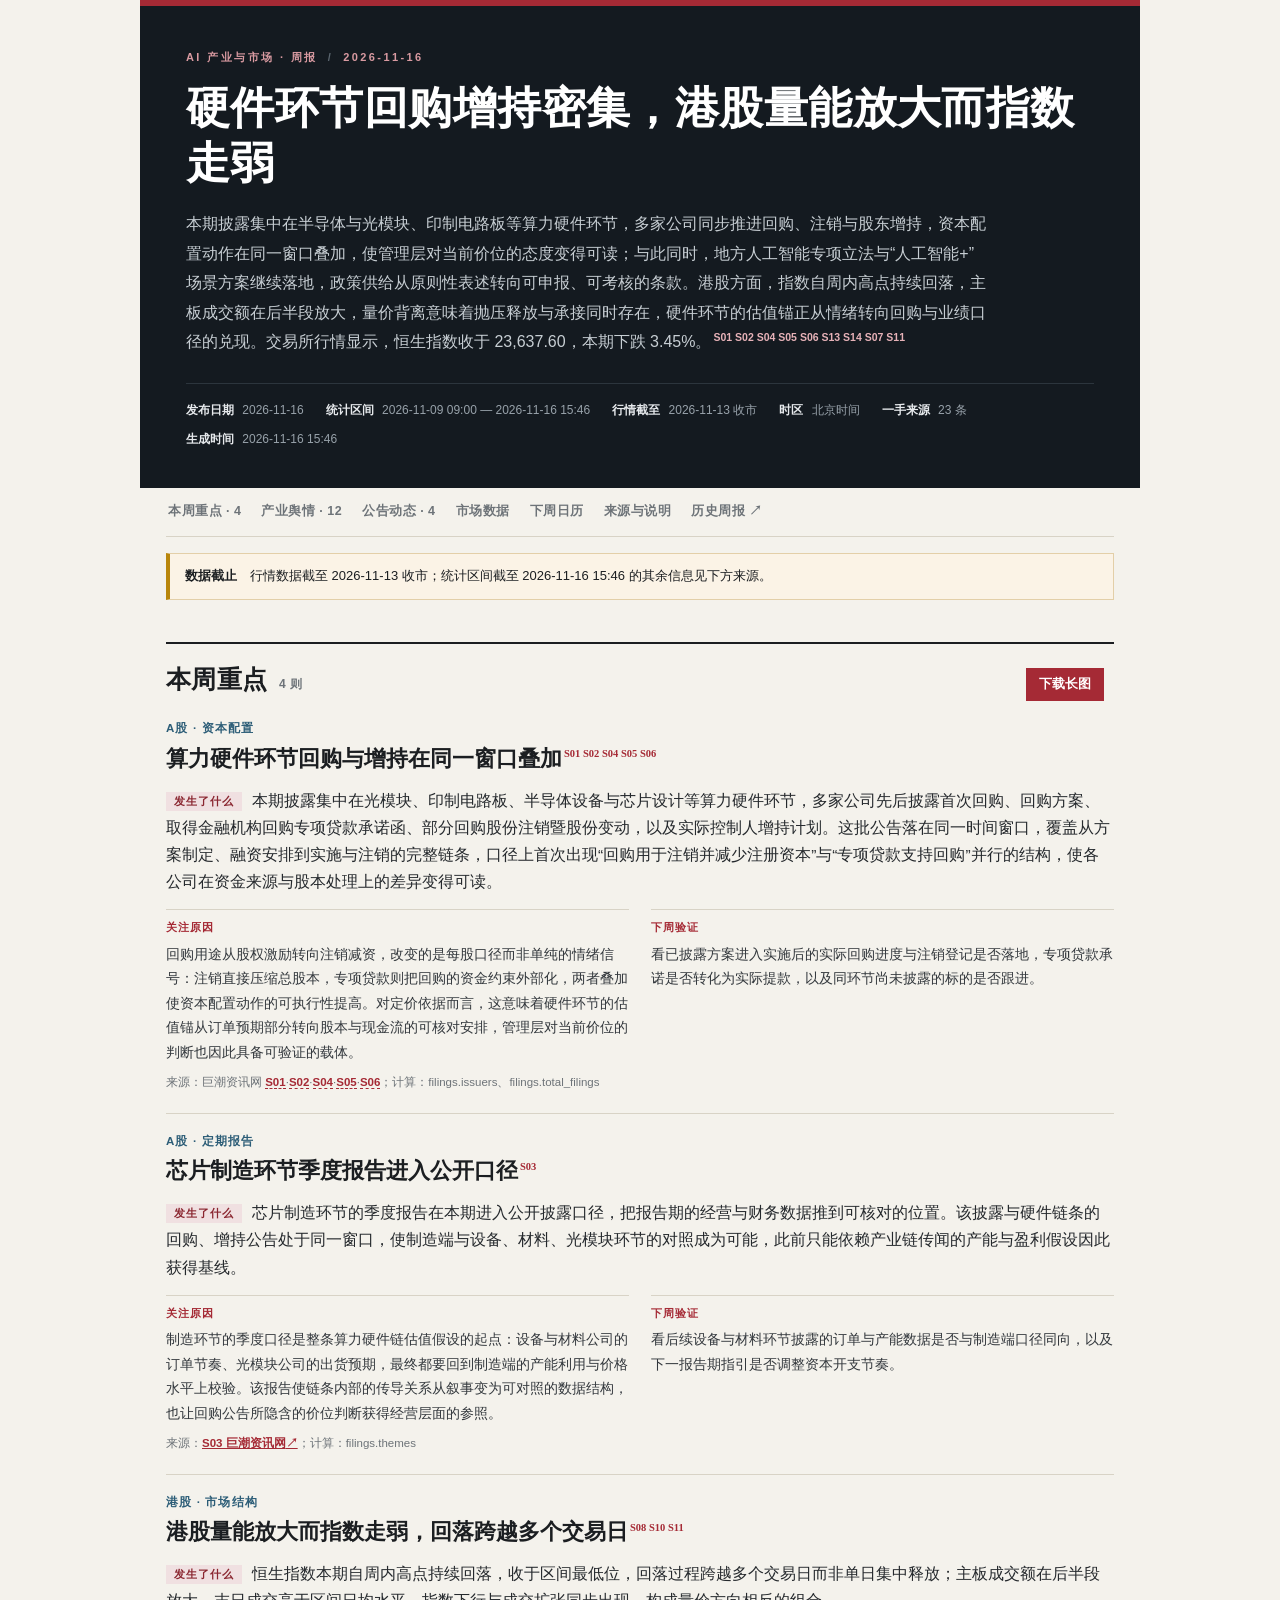
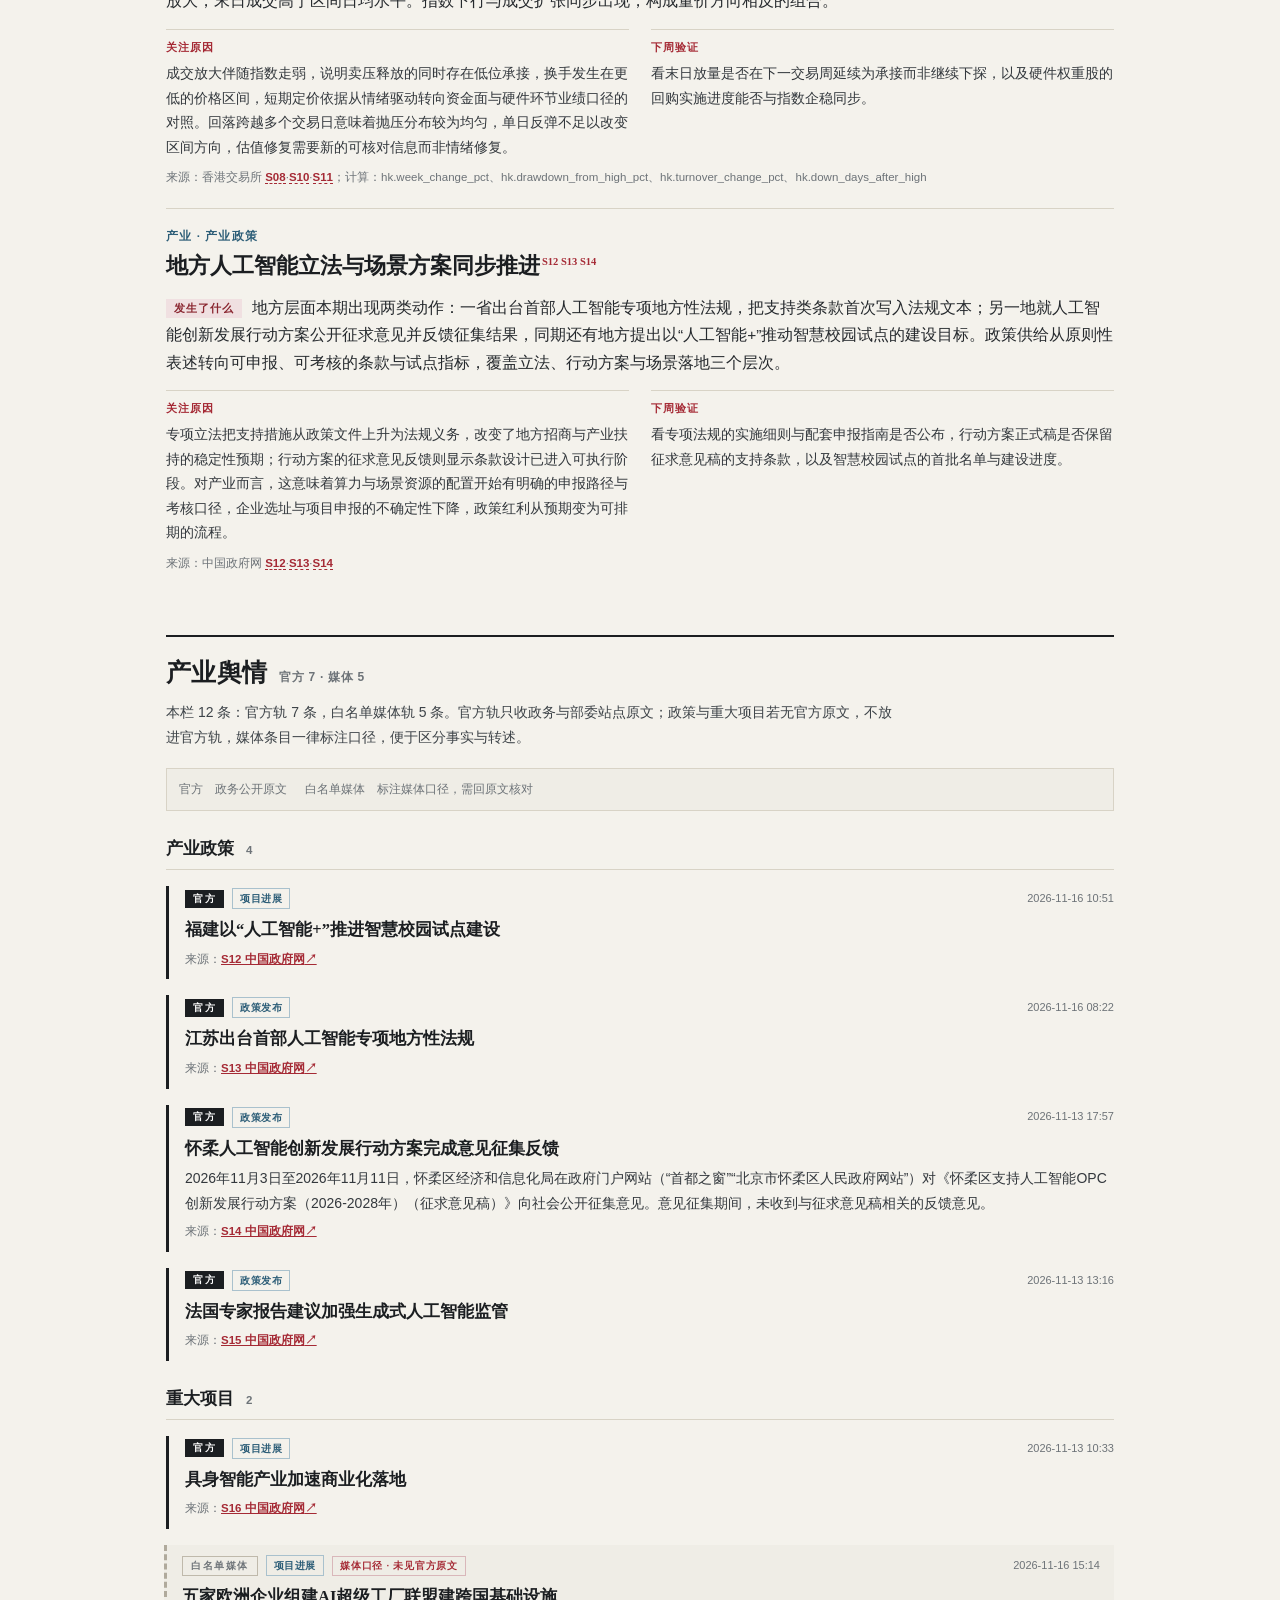
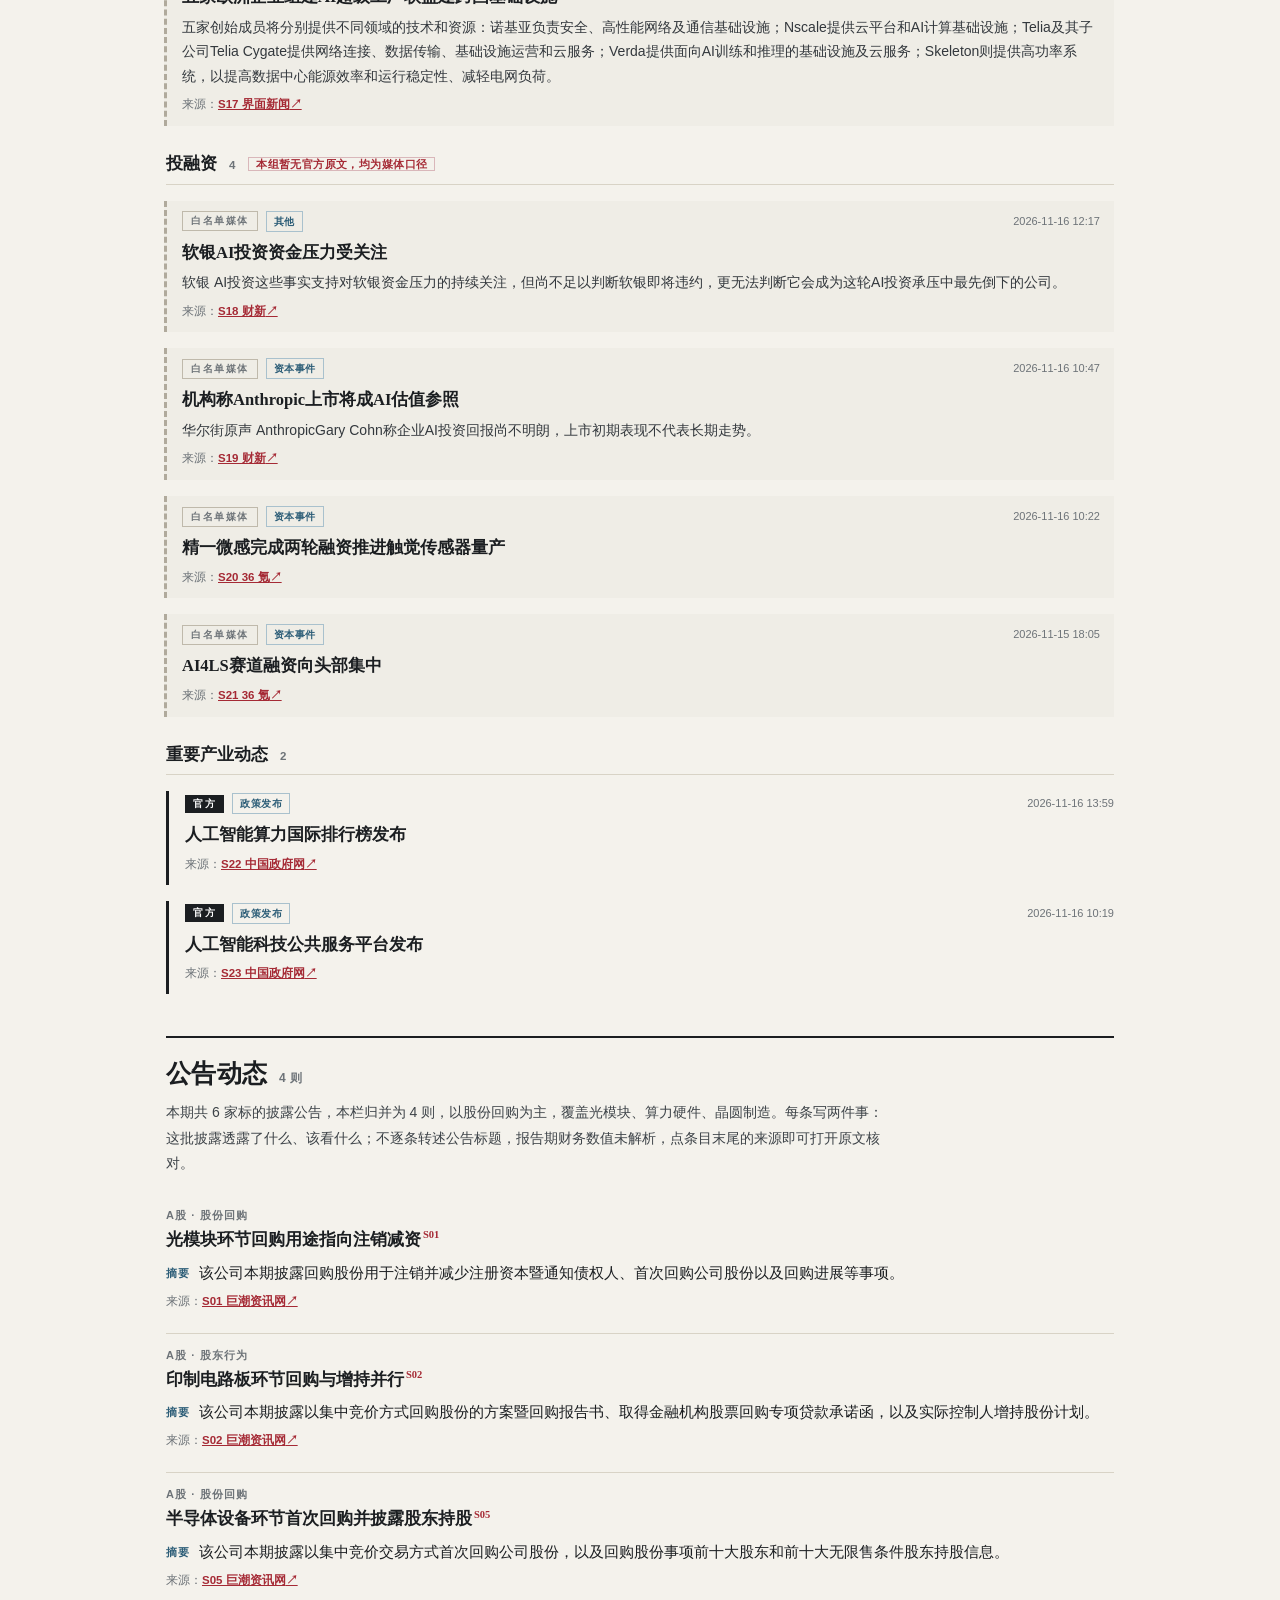
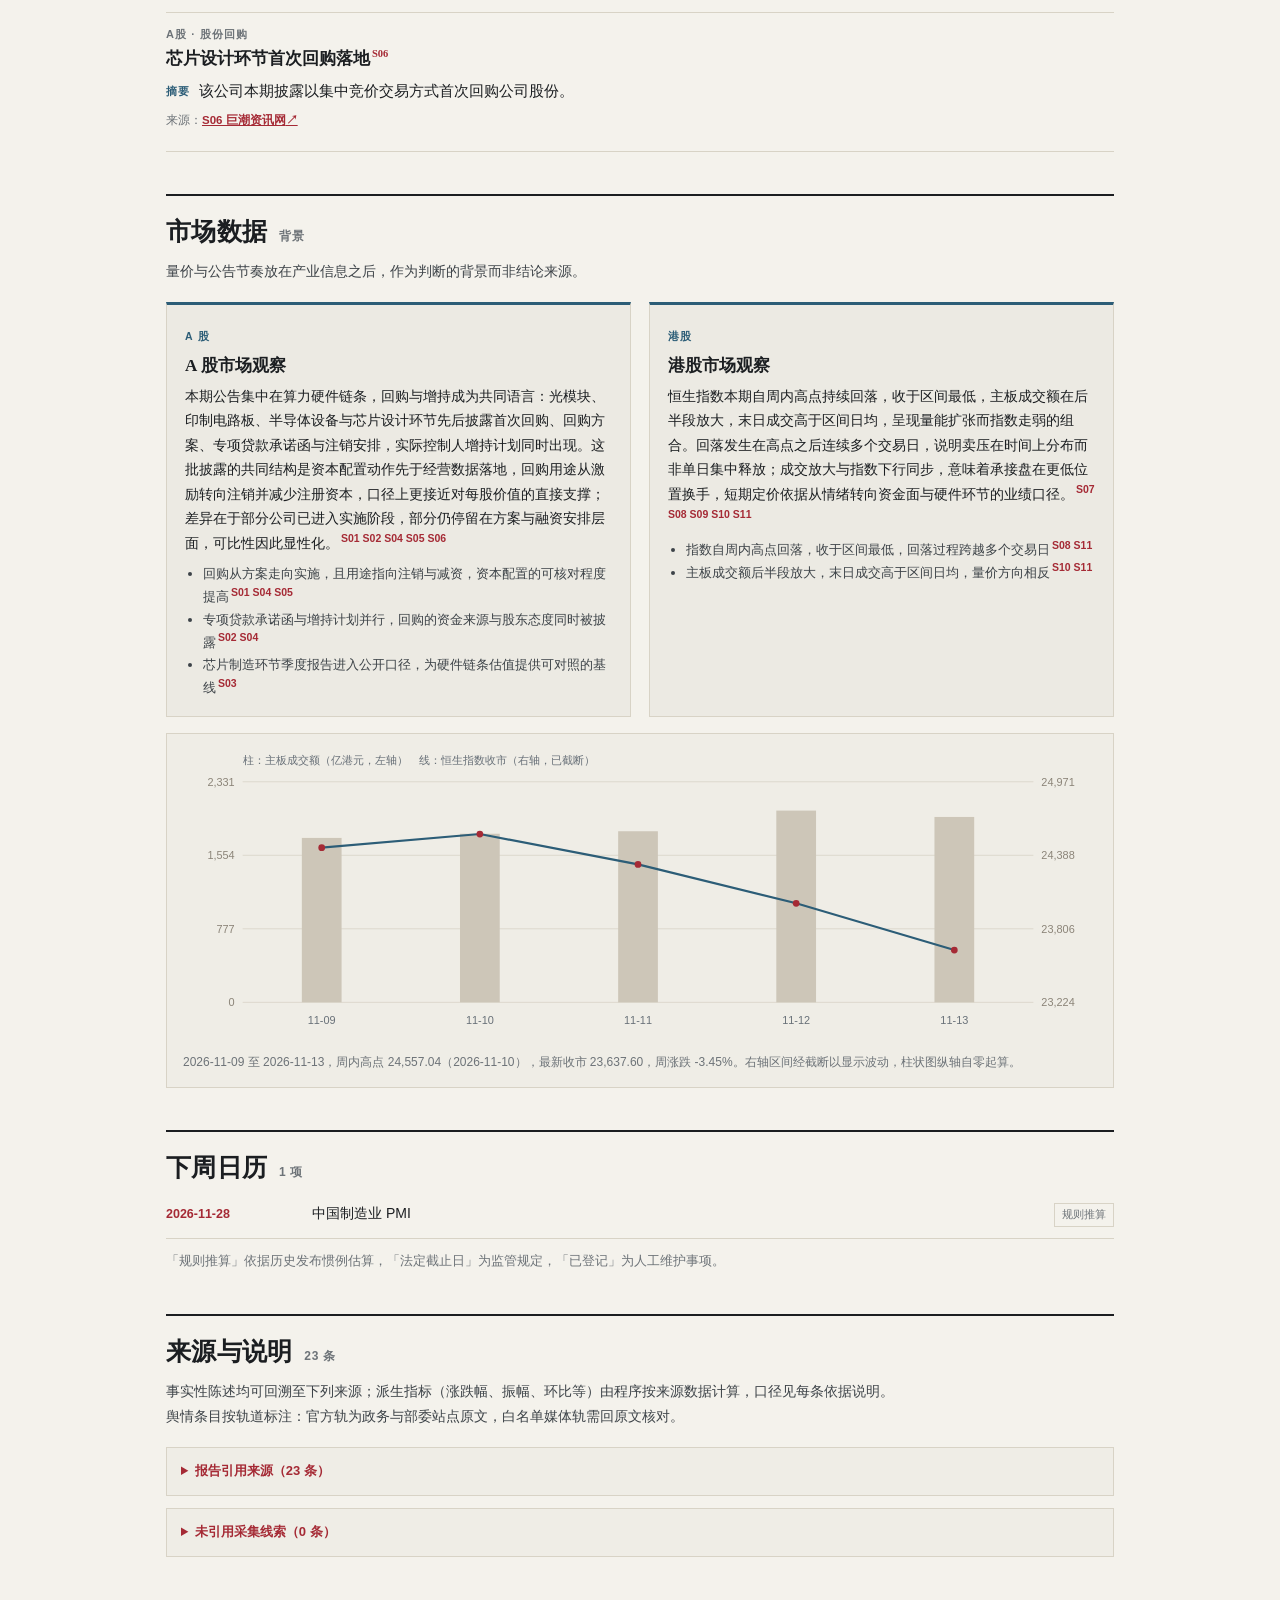
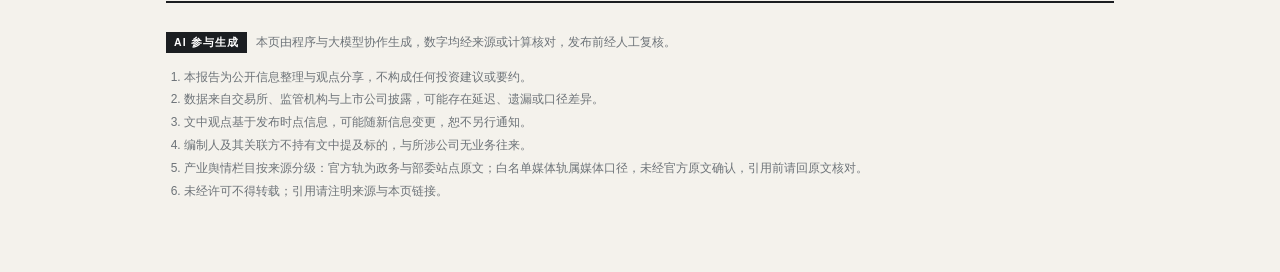
==== commit 1d72af35: "Publish A/H AI market weekly 2026-11-16" ====
--- a/index.html
+++ b/index.html
@@ -1,8 +1,8 @@
 <!doctype html>
 <html lang="zh-CN"><head><meta charset="utf-8"><meta name="viewport" content="width=device-width, initial-scale=1">
-<meta name="description" content="本期为单日窗口，A股与港股的AI/科技主线由两类信息构成：一是半导体设备、光通信器件、特种集成电路等硬件环节的发行人集中披露回购与股东增持，资本配置动作在同一时间窗口内密集出现；二是北京、上海等地围绕“人工智能+”细分行业推出政策条款申报与项目支持办法，政策落点从框架性文件转向可申报、可支持的具体条款。港股大盘量能平稳、指数窄幅波动，行情本身未提供方向，产业与公司层面的动作成为本期主要可读信息。交易所行情显示，恒生指数收于 24,448.95，本期下跌 0.13%。">
-<meta name="generator" content="ai-market-weekly 2026-11-10">
-<title>回购与增持密集落地，AI硬件资本配置信号转强｜AI 产业与市场周报</title>
+<meta name="description" content="本期披露集中在半导体与光模块、印制电路板等算力硬件环节，多家公司同步推进回购、注销与股东增持，资本配置动作在同一窗口叠加，使管理层对当前价位的态度变得可读；与此同时，地方人工智能专项立法与“人工智能+”场景方案继续落地，政策供给从原则性表述转向可申报、可考核的条款。港股方面，指数自周内高点持续回落，主板成交额在后半段放大，量价背离意味着抛压释放与承接同时存在，硬件环节的估值锚正从情绪转向回购与业绩口径的兑现。交易所行情显示，恒生指数收于 23,637.60，本期下跌 3.45%。">
+<meta name="generator" content="ai-market-weekly 2026-11-16">
+<title>硬件环节回购增持密集，港股量能放大而指数走弱｜AI 产业与市场周报</title>
 <style>
 :root{
   --paper:#f4f2ec; --ink:#1b1e21; --muted:#6d7378; --line:#d8d3c6;
@@ -155,32 +155,32 @@
 
 </style></head><body><div class="shell">
 <header class="masthead">
-<p class="kicker">AI 产业与市场 · 周报<span class="sep">/</span>2026-11-10</p>
-<h1>回购与增持密集落地，AI硬件资本配置信号转强</h1>
-<p class="standfirst">本期为单日窗口，A股与港股的AI/科技主线由两类信息构成：一是半导体设备、光通信器件、特种集成电路等硬件环节的发行人集中披露回购与股东增持，资本配置动作在同一时间窗口内密集出现；二是北京、上海等地围绕“人工智能+”细分行业推出政策条款申报与项目支持办法，政策落点从框架性文件转向可申报、可支持的具体条款。港股大盘量能平稳、指数窄幅波动，行情本身未提供方向，产业与公司层面的动作成为本期主要可读信息。交易所行情显示，恒生指数收于 24,448.95，本期下跌 0.13%。<sup class="cite"><a href="#S01">S01</a> <a href="#S02">S02</a> <a href="#S03">S03</a> <a href="#S04">S04</a> <a href="#S05">S05</a> <a href="#S06">S06</a> <a href="#S07">S07</a> <a href="#S16">S16</a></sup></p>
-<div class="masthead-facts"><span><b>发布日期</b> 2026-11-10</span><span><b>统计区间</b> 2026-11-09 09:00 — 2026-11-10 09:31</span><span><b>行情截至</b> 2026-11-09 收市</span><span><b>期次状态</b> 周内运行（区间截至生成时刻）</span><span><b>时区</b> 北京时间</span><span><b>一手来源</b> 16 条</span><span><b>生成时间</b> 2026-11-10 09:31</span></div>
+<p class="kicker">AI 产业与市场 · 周报<span class="sep">/</span>2026-11-16</p>
+<h1>硬件环节回购增持密集，港股量能放大而指数走弱</h1>
+<p class="standfirst">本期披露集中在半导体与光模块、印制电路板等算力硬件环节，多家公司同步推进回购、注销与股东增持，资本配置动作在同一窗口叠加，使管理层对当前价位的态度变得可读；与此同时，地方人工智能专项立法与“人工智能+”场景方案继续落地，政策供给从原则性表述转向可申报、可考核的条款。港股方面，指数自周内高点持续回落，主板成交额在后半段放大，量价背离意味着抛压释放与承接同时存在，硬件环节的估值锚正从情绪转向回购与业绩口径的兑现。交易所行情显示，恒生指数收于 23,637.60，本期下跌 3.45%。<sup class="cite"><a href="#S01">S01</a> <a href="#S02">S02</a> <a href="#S04">S04</a> <a href="#S05">S05</a> <a href="#S06">S06</a> <a href="#S13">S13</a> <a href="#S14">S14</a> <a href="#S07">S07</a> <a href="#S11">S11</a></sup></p>
+<div class="masthead-facts"><span><b>发布日期</b> 2026-11-16</span><span><b>统计区间</b> 2026-11-09 09:00 — 2026-11-16 15:46</span><span><b>行情截至</b> 2026-11-13 收市</span><span><b>时区</b> 北京时间</span><span><b>一手来源</b> 23 条</span><span><b>生成时间</b> 2026-11-16 15:46</span></div>
 </header>
-<nav class="toc"><a href="#focus">本周重点 · 3</a><a href="#intel">产业舆情 · 11</a><a href="#filings">公告动态 · 6</a><a href="#markets">市场数据</a><a href="#outlook">下周日历</a><a href="#sources">来源与说明</a><a href="weekly/">历史周报 ↗</a></nav>
-<div class="datacut"><b>数据截止</b>　行情数据截至 2026-11-09 收市；统计区间截至 2026-11-10 09:31 的其余信息见下方来源。</div>
+<nav class="toc"><a href="#focus">本周重点 · 4</a><a href="#intel">产业舆情 · 12</a><a href="#filings">公告动态 · 4</a><a href="#markets">市场数据</a><a href="#outlook">下周日历</a><a href="#sources">来源与说明</a><a href="weekly/">历史周报 ↗</a></nav>
+<div class="datacut"><b>数据截止</b>　行情数据截至 2026-11-13 收市；统计区间截至 2026-11-16 15:46 的其余信息见下方来源。</div>
 <main>
 <section id="focus" class="block">
-<div class="block-head"><h2>本周重点<span class="count">3 则</span></h2>
+<div class="block-head"><h2>本周重点<span class="count">4 则</span></h2>
 <div class="export-actions"><button class="export-button" type="button" data-export-highlights>下载长图</button><span class="export-status" data-export-status aria-live="polite"></span></div></div>
-<article class="story"><p class="meta">A股 · 资本配置</p><h3>硬件环节回购与增持在同一窗口叠加<sup class="cite"><a href="#S01">S01</a> <a href="#S02">S02</a> <a href="#S03">S03</a> <a href="#S04">S04</a></sup></h3><p class="reported"><b>发生了什么</b>本期披露集中在同一时间窗口，覆盖半导体设备、光通信器件、特种集成电路等硬件环节：有发行人首次实施集中竞价回购，有发行人披露回购方案与回购报告书并同步披露实际控制人增持计划，还有发行人的回购用于注销并减少注册资本。口径并不统一——首次实施、方案披露与注销式回购指向不同的资本配置路径，差异因此显性化；回购与增持并列出现，使管理层态度与重要股东判断在同一窗口内变得可读。</p><div class="triple"><div class="analysis"><b>关注原因</b>这批披露的共同点不在金额，而在动作的同步性：当同一产业链多个环节的发行人在同一窗口选择回购或增持，说明产业内部对当前估值的判断出现收敛，回购用途的差异（注销还是留存）则决定其对每股指标的作用路径不同。对定价依据而言，这类信息把“管理层认为股价与基本面偏离”从表态变成可跟踪的资本动作。</div><div class="watch"><b>下周验证</b>看后续是否出现同环节未披露标的的跟进，以及已披露方案进入实施后的实际回购进度与注销安排是否落地。</div></div><p class="source">来源：巨潮资讯网 <a class="sid" href="https://static.cninfo.com.cn/finalpage/2026-11-10/1225664206.PDF" target="_blank" rel="noopener noreferrer" title="打开原文">S01</a>·<a class="sid" href="https://static.cninfo.com.cn/finalpage/2026-11-10/1225664245.PDF" target="_blank" rel="noopener noreferrer" title="打开原文">S02</a>·<a class="sid" href="https://static.cninfo.com.cn/finalpage/2026-11-10/1225663557.PDF" target="_blank" rel="noopener noreferrer" title="打开原文">S03</a>·<a class="sid" href="https://static.cninfo.com.cn/finalpage/2026-11-09/1225664193.PDF" target="_blank" rel="noopener noreferrer" title="打开原文">S04</a>；计算：filings.issuers、filings.total_filings</p></article><article class="story"><p class="meta">产业 · 产业政策</p><h3>“人工智能+”细分行业支持转向条款申报<sup class="cite"><a href="#S06">S06</a> <a href="#S07">S07</a></sup></h3><p class="reported"><b>发生了什么</b>北京在同一窗口内推进两条“人工智能+”细分赛道的政策落地：一条是“人工智能+视听”重点项目支持管理办法的政策解读，明确支持对象与管理框架；另一条是“人工智能+文旅”发展政策相关条款的申报启动。两条信息分别落在管理办法与申报通知两个环节，前者给出支持规则，后者给出进入通道，政策口径从方向性表述转为可申报、可支持的具体条款。</p><div class="triple"><div class="analysis"><b>关注原因</b>政策工具从框架文件转向条款申报，意味着支持资源开始按项目分配，行业竞争的门槛从“是否属于AI”转为“项目是否符合条款”。对视听、文旅这类内容与场景密集型赛道，支持办法决定项目筛选标准，申报通知决定谁能进入，二者共同构成地方AI产业政策的执行面。</div><div class="watch"><b>下周验证</b>看申报截止与首批入选项目名单是否公布，以及支持办法是否扩展到其他“人工智能+”细分行业。</div></div><p class="source">来源：中国政府网 <a class="sid" href="https://www.ncsti.gov.cn/kjdt/tzgg/202611/t20261109_262146.html" target="_blank" rel="noopener noreferrer" title="打开原文">S06</a>·<a class="sid" href="https://www.ncsti.gov.cn/zcfg/zcjd/202611/t20261109_262049.html" target="_blank" rel="noopener noreferrer" title="打开原文">S07</a></p></article><article class="story"><p class="meta">产业 · 场景落地</p><h3>上海发布“人工智能+交通运输”成果<sup class="cite"><a href="#S16">S16</a></sup></h3><p class="reported"><b>发生了什么</b>上海在“人工智能+交通运输”主题活动上发布多项成果，主题指向数智技术对交通新质生产力的赋能。信息落在场景发布环节，属于地方推动AI与垂直行业结合的执行动作。</p><div class="triple"><div class="analysis"><b>关注原因</b>交通是AI落地中数据密度高、监管边界清晰的场景之一，地方以成果发布形式推进，意味着该赛道的项目从试点走向可展示阶段。对产业而言，这类发布提供的是场景需求侧的确定性，而非技术侧的突破。</div><div class="watch"><b>下周验证</b>看发布成果是否转化为具体项目签约或运营数据披露，以及是否有其他城市跟进同类场景发布。</div></div><p class="source">来源：<a href="https://jtw.sh.gov.cn/xwfb2/20261109/a8399deb03cb44a0ada2746ef936c835.html" target="_blank" rel="noopener noreferrer">S16 中国政府网<span class="ext">↗</span></a></p></article>
+<article class="story"><p class="meta">A股 · 资本配置</p><h3>算力硬件环节回购与增持在同一窗口叠加<sup class="cite"><a href="#S01">S01</a> <a href="#S02">S02</a> <a href="#S04">S04</a> <a href="#S05">S05</a> <a href="#S06">S06</a></sup></h3><p class="reported"><b>发生了什么</b>本期披露集中在光模块、印制电路板、半导体设备与芯片设计等算力硬件环节，多家公司先后披露首次回购、回购方案、取得金融机构回购专项贷款承诺函、部分回购股份注销暨股份变动，以及实际控制人增持计划。这批公告落在同一时间窗口，覆盖从方案制定、融资安排到实施与注销的完整链条，口径上首次出现“回购用于注销并减少注册资本”与“专项贷款支持回购”并行的结构，使各公司在资金来源与股本处理上的差异变得可读。</p><div class="triple"><div class="analysis"><b>关注原因</b>回购用途从股权激励转向注销减资，改变的是每股口径而非单纯的情绪信号：注销直接压缩总股本，专项贷款则把回购的资金约束外部化，两者叠加使资本配置动作的可执行性提高。对定价依据而言，这意味着硬件环节的估值锚从订单预期部分转向股本与现金流的可核对安排，管理层对当前价位的判断也因此具备可验证的载体。</div><div class="watch"><b>下周验证</b>看已披露方案进入实施后的实际回购进度与注销登记是否落地，专项贷款承诺是否转化为实际提款，以及同环节尚未披露的标的是否跟进。</div></div><p class="source">来源：巨潮资讯网 <a class="sid" href="https://static.cninfo.com.cn/finalpage/2026-11-09/1225664193.PDF" target="_blank" rel="noopener noreferrer" title="打开原文">S01</a>·<a class="sid" href="https://static.cninfo.com.cn/finalpage/2026-11-10/1225664245.PDF" target="_blank" rel="noopener noreferrer" title="打开原文">S02</a>·<a class="sid" href="https://static.cninfo.com.cn/finalpage/2026-11-13/1225669717.PDF" target="_blank" rel="noopener noreferrer" title="打开原文">S04</a>·<a class="sid" href="https://static.cninfo.com.cn/finalpage/2026-11-10/1225664206.PDF" target="_blank" rel="noopener noreferrer" title="打开原文">S05</a>·<a class="sid" href="https://static.cninfo.com.cn/finalpage/2026-11-10/1225663557.PDF" target="_blank" rel="noopener noreferrer" title="打开原文">S06</a>；计算：filings.issuers、filings.total_filings</p></article><article class="story"><p class="meta">A股 · 定期报告</p><h3>芯片制造环节季度报告进入公开口径<sup class="cite"><a href="#S03">S03</a></sup></h3><p class="reported"><b>发生了什么</b>芯片制造环节的季度报告在本期进入公开披露口径，把报告期的经营与财务数据推到可核对的位置。该披露与硬件链条的回购、增持公告处于同一窗口，使制造端与设备、材料、光模块环节的对照成为可能，此前只能依赖产业链传闻的产能与盈利假设因此获得基线。</p><div class="triple"><div class="analysis"><b>关注原因</b>制造环节的季度口径是整条算力硬件链估值假设的起点：设备与材料公司的订单节奏、光模块公司的出货预期，最终都要回到制造端的产能利用与价格水平上校验。该报告使链条内部的传导关系从叙事变为可对照的数据结构，也让回购公告所隐含的价位判断获得经营层面的参照。</div><div class="watch"><b>下周验证</b>看后续设备与材料环节披露的订单与产能数据是否与制造端口径同向，以及下一报告期指引是否调整资本开支节奏。</div></div><p class="source">来源：<a href="https://static.cninfo.com.cn/finalpage/2026-11-13/1225669092.PDF" target="_blank" rel="noopener noreferrer">S03 巨潮资讯网<span class="ext">↗</span></a>；计算：filings.themes</p></article><article class="story"><p class="meta">港股 · 市场结构</p><h3>港股量能放大而指数走弱，回落跨越多个交易日<sup class="cite"><a href="#S08">S08</a> <a href="#S10">S10</a> <a href="#S11">S11</a></sup></h3><p class="reported"><b>发生了什么</b>恒生指数本期自周内高点持续回落，收于区间最低位，回落过程跨越多个交易日而非单日集中释放；主板成交额在后半段放大，末日成交高于区间日均水平。指数下行与成交扩张同步出现，构成量价方向相反的组合。</p><div class="triple"><div class="analysis"><b>关注原因</b>成交放大伴随指数走弱，说明卖压释放的同时存在低位承接，换手发生在更低的价格区间，短期定价依据从情绪驱动转向资金面与硬件环节业绩口径的对照。回落跨越多个交易日意味着抛压分布较为均匀，单日反弹不足以改变区间方向，估值修复需要新的可核对信息而非情绪修复。</div><div class="watch"><b>下周验证</b>看末日放量是否在下一交易周延续为承接而非继续下探，以及硬件权重股的回购实施进度能否与指数企稳同步。</div></div><p class="source">来源：香港交易所 <a class="sid" href="https://www.hkex.com.hk/eng/stat/smstat/dayquot/d261110e.htm" target="_blank" rel="noopener noreferrer" title="打开原文">S08</a>·<a class="sid" href="https://www.hkex.com.hk/eng/stat/smstat/dayquot/d261112e.htm" target="_blank" rel="noopener noreferrer" title="打开原文">S10</a>·<a class="sid" href="https://www.hkex.com.hk/eng/stat/smstat/dayquot/d261113e.htm" target="_blank" rel="noopener noreferrer" title="打开原文">S11</a>；计算：hk.week_change_pct、hk.drawdown_from_high_pct、hk.turnover_change_pct、hk.down_days_after_high</p></article><article class="story"><p class="meta">产业 · 产业政策</p><h3>地方人工智能立法与场景方案同步推进<sup class="cite"><a href="#S12">S12</a> <a href="#S13">S13</a> <a href="#S14">S14</a></sup></h3><p class="reported"><b>发生了什么</b>地方层面本期出现两类动作：一省出台首部人工智能专项地方性法规，把支持类条款首次写入法规文本；另一地就人工智能创新发展行动方案公开征求意见并反馈征集结果，同期还有地方提出以“人工智能+”推动智慧校园试点的建设目标。政策供给从原则性表述转向可申报、可考核的条款与试点指标，覆盖立法、行动方案与场景落地三个层次。</p><div class="triple"><div class="analysis"><b>关注原因</b>专项立法把支持措施从政策文件上升为法规义务，改变了地方招商与产业扶持的稳定性预期；行动方案的征求意见反馈则显示条款设计已进入可执行阶段。对产业而言，这意味着算力与场景资源的配置开始有明确的申报路径与考核口径，企业选址与项目申报的不确定性下降，政策红利从预期变为可排期的流程。</div><div class="watch"><b>下周验证</b>看专项法规的实施细则与配套申报指南是否公布，行动方案正式稿是否保留征求意见稿的支持条款，以及智慧校园试点的首批名单与建设进度。</div></div><p class="source">来源：中国政府网 <a class="sid" href="https://www.szzg.gov.cn/2026/xwzx/szkx/202611/t20261116_5393424.htm" target="_blank" rel="noopener noreferrer" title="打开原文">S12</a>·<a class="sid" href="https://www.zgjssw.gov.cn/yaowen/202611/t20261116_8598363.shtml" target="_blank" rel="noopener noreferrer" title="打开原文">S13</a>·<a class="sid" href="https://www.beijing.gov.cn/hudong/gfxwjzj/qjfkxx/202611/t20261113_4945365.html" target="_blank" rel="noopener noreferrer" title="打开原文">S14</a></p></article>
 </section>
 <section id="intel" class="block">
-<div class="block-head"><h2>产业舆情<span class="count">官方 4 · 媒体 7</span></h2></div>
-<p class="block-lead">本栏 11 条：官方轨 4 条，白名单媒体轨 7 条。官方轨只收政务与部委站点原文；政策与重大项目若无官方原文，不放进官方轨，媒体条目一律标注口径，便于区分事实与转述。</p><div class="intel-legend"><span class="legend legend-official">官方</span>政务公开原文<span class="legend legend-media">白名单媒体</span>标注媒体口径，需回原文核对</div><div class="thread"><h3>产业政策<span class="count">4</span></h3><article class="intel track-official"><div class="intel-head"><span class="track">官方</span><span class="chip">政策发布</span><span class="stamp">2026-11-09 11:26</span></div><h4>北京启动“人工智能+文旅”政策条款申报</h4><p class="source">来源：<a href="https://www.ncsti.gov.cn/kjdt/tzgg/202611/t20261109_262146.html" target="_blank" rel="noopener noreferrer">S06 中国政府网<span class="ext">↗</span></a></p></article><article class="intel track-official"><div class="intel-head"><span class="track">官方</span><span class="chip">政策发布</span><span class="stamp">2026-11-09 10:35</span></div><h4>北京出台“人工智能+视听”项目支持办法</h4><p class="source">来源：<a href="https://www.ncsti.gov.cn/zcfg/zcjd/202611/t20261109_262049.html" target="_blank" rel="noopener noreferrer">S07 中国政府网<span class="ext">↗</span></a></p></article><article class="intel track-media"><div class="intel-head"><span class="track">白名单媒体</span><span class="chip">其他</span><span class="caveat">媒体口径 · 未见官方原文</span><span class="stamp">2026-11-09 19:34</span></div><h4>苹果智能新增平板与笔记本场景完成备案</h4><p class="reading">据“网信上海”消息，根据《生成式人工智能服务管理暂行办法》相关要求，“Apple智能”生成式人工智能服务新增苹果平板和苹果笔记本电脑两类场景，已完成备案。目前适用场景为苹果手机、平板、笔记本电脑。</p><p class="source">来源：<a href="https://www.jiemian.com/article/15312725.html" target="_blank" rel="noopener noreferrer">S08 界面新闻<span class="ext">↗</span></a></p></article><article class="intel track-media"><div class="intel-head"><span class="track">白名单媒体</span><span class="chip">政策发布</span><span class="caveat">媒体口径 · 未见官方原文</span><span class="stamp">2026-11-09 16:16</span></div><h4>美能源法案闯关参议院牵动算力成本</h4><p class="source">来源：<a href="https://m.cls.cn/detail/2529646" target="_blank" rel="noopener noreferrer">S09 财联社<span class="ext">↗</span></a></p></article></div><div class="thread"><h3>重大项目<span class="count">1</span><span class="thread-flag">本组暂无官方原文，均为媒体口径</span></h3><article class="intel track-media"><div class="intel-head"><span class="track">白名单媒体</span><span class="chip">项目进展</span><span class="caveat">媒体口径 · 未见官方原文</span><span class="stamp">2026-11-10 04:27</span></div><h4>英伟达物理AI落地选择汽车作为切入口</h4><p class="source">来源：<a href="https://www.cls.cn/detail/2528207" target="_blank" rel="noopener noreferrer">S10 财联社<span class="ext">↗</span></a></p></article></div><div class="thread"><h3>投融资<span class="count">5</span></h3><article class="intel track-official"><div class="intel-head"><span class="track">官方</span><span class="chip">其他</span><span class="stamp">2026-11-09 17:03</span></div><h4>科技企业成为能源投资重要力量</h4><p class="source">来源：<a href="https://www.ncsti.gov.cn/kjdt/xwjj/202611/t20261109_262197.html" target="_blank" rel="noopener noreferrer">S12 中国政府网<span class="ext">↗</span></a></p></article><article class="intel track-media"><div class="intel-head"><span class="track">白名单媒体</span><span class="chip">其他</span><span class="stamp">2026-11-10 09:12</span></div><h4>中信建投策略提示国产算力等方向</h4><p class="source">来源：<a href="https://36kr.com/newsflashes/4063229051458433?f=rss" target="_blank" rel="noopener noreferrer">S13 36 氪<span class="ext">↗</span></a></p></article><article class="intel track-media"><div class="intel-head"><span class="track">白名单媒体</span><span class="chip">其他</span><span class="stamp">2026-11-10 08:00</span></div><h4>券商年度策略判断AI叙事尚未结束</h4><p class="source">来源：<a href="https://www.yicai.com/news/103433328.html" target="_blank" rel="noopener noreferrer">S14 第一财经<span class="ext">↗</span></a></p></article><article class="intel track-media"><div class="intel-head"><span class="track">白名单媒体</span><span class="chip">资本事件</span><span class="stamp">2026-11-10 04:20</span></div><h4>Anthropic启动路演，AI资产定价迎考验</h4><p class="source">来源：<a href="https://wallstreetcn.com/articles/3785598" target="_blank" rel="noopener noreferrer">S15 华尔街见闻<span class="ext">↗</span></a></p></article><article class="intel track-media"><div class="intel-head"><span class="track">白名单媒体</span><span class="chip">资本事件</span><span class="stamp">2026-11-09 14:47</span></div><h4>后摩智能完成B轮融资，端边AI芯片受资本定价</h4><p class="source">来源：<a href="https://www.36kr.com/p/4061884399719303" target="_blank" rel="noopener noreferrer">S11 36 氪<span class="ext">↗</span></a></p></article></div><div class="thread"><h3>重要产业动态<span class="count">1</span></h3><article class="intel track-official"><div class="intel-head"><span class="track">官方</span><span class="chip">政策发布</span><span class="stamp">2026-11-09 11:42</span></div><h4>上海发布“人工智能+交通运输”多项成果</h4><p class="source">来源：<a href="https://jtw.sh.gov.cn/xwfb2/20261109/a8399deb03cb44a0ada2746ef936c835.html" target="_blank" rel="noopener noreferrer">S16 中国政府网<span class="ext">↗</span></a></p></article></div>
+<div class="block-head"><h2>产业舆情<span class="count">官方 7 · 媒体 5</span></h2></div>
+<p class="block-lead">本栏 12 条：官方轨 7 条，白名单媒体轨 5 条。官方轨只收政务与部委站点原文；政策与重大项目若无官方原文，不放进官方轨，媒体条目一律标注口径，便于区分事实与转述。</p><div class="intel-legend"><span class="legend legend-official">官方</span>政务公开原文<span class="legend legend-media">白名单媒体</span>标注媒体口径，需回原文核对</div><div class="thread"><h3>产业政策<span class="count">4</span></h3><article class="intel track-official"><div class="intel-head"><span class="track">官方</span><span class="chip">项目进展</span><span class="stamp">2026-11-16 10:51</span></div><h4>福建以“人工智能+”推进智慧校园试点建设</h4><p class="source">来源：<a href="https://www.szzg.gov.cn/2026/xwzx/szkx/202611/t20261116_5393424.htm" target="_blank" rel="noopener noreferrer">S12 中国政府网<span class="ext">↗</span></a></p></article><article class="intel track-official"><div class="intel-head"><span class="track">官方</span><span class="chip">政策发布</span><span class="stamp">2026-11-16 08:22</span></div><h4>江苏出台首部人工智能专项地方性法规</h4><p class="source">来源：<a href="https://www.zgjssw.gov.cn/yaowen/202611/t20261116_8598363.shtml" target="_blank" rel="noopener noreferrer">S13 中国政府网<span class="ext">↗</span></a></p></article><article class="intel track-official"><div class="intel-head"><span class="track">官方</span><span class="chip">政策发布</span><span class="stamp">2026-11-13 17:57</span></div><h4>怀柔人工智能创新发展行动方案完成意见征集反馈</h4><p class="reading">2026年11月3日至2026年11月11日，怀柔区经济和信息化局在政府门户网站（“首都之窗”“北京市怀柔区人民政府网站”）对《怀柔区支持人工智能OPC创新发展行动方案（2026-2028年）（征求意见稿）》向社会公开征集意见。意见征集期间，未收到与征求意见稿相关的反馈意见。</p><p class="source">来源：<a href="https://www.beijing.gov.cn/hudong/gfxwjzj/qjfkxx/202611/t20261113_4945365.html" target="_blank" rel="noopener noreferrer">S14 中国政府网<span class="ext">↗</span></a></p></article><article class="intel track-official"><div class="intel-head"><span class="track">官方</span><span class="chip">政策发布</span><span class="stamp">2026-11-13 13:16</span></div><h4>法国专家报告建议加强生成式人工智能监管</h4><p class="source">来源：<a href="https://www.ncsti.gov.cn/kjdt/kjrd/rgzn_kjrd/202611/t20261113_263166.html" target="_blank" rel="noopener noreferrer">S15 中国政府网<span class="ext">↗</span></a></p></article></div><div class="thread"><h3>重大项目<span class="count">2</span></h3><article class="intel track-official"><div class="intel-head"><span class="track">官方</span><span class="chip">项目进展</span><span class="stamp">2026-11-13 10:33</span></div><h4>具身智能产业加速商业化落地</h4><p class="source">来源：<a href="https://www.szzg.gov.cn/2026/szzg/xyzx/202611/t20261113_5392856.htm" target="_blank" rel="noopener noreferrer">S16 中国政府网<span class="ext">↗</span></a></p></article><article class="intel track-media"><div class="intel-head"><span class="track">白名单媒体</span><span class="chip">项目进展</span><span class="caveat">媒体口径 · 未见官方原文</span><span class="stamp">2026-11-16 15:14</span></div><h4>五家欧洲企业组建AI超级工厂联盟建跨国基础设施</h4><p class="reading">五家创始成员将分别提供不同领域的技术和资源：诺基亚负责安全、高性能网络及通信基础设施；Nscale提供云平台和AI计算基础设施；Telia及其子公司Telia Cygate提供网络连接、数据传输、基础设施运营和云服务；Verda提供面向AI训练和推理的基础设施及云服务；Skeleton则提供高功率系统，以提高数据中心能源效率和运行稳定性、减轻电网负荷。</p><p class="source">来源：<a href="https://www.jiemian.com/article/15337145.html" target="_blank" rel="noopener noreferrer">S17 界面新闻<span class="ext">↗</span></a></p></article></div><div class="thread"><h3>投融资<span class="count">4</span><span class="thread-flag">本组暂无官方原文，均为媒体口径</span></h3><article class="intel track-media"><div class="intel-head"><span class="track">白名单媒体</span><span class="chip">其他</span><span class="stamp">2026-11-16 12:17</span></div><h4>软银AI投资资金压力受关注</h4><p class="reading">软银 AI投资这些事实支持对软银资金压力的持续关注，但尚不足以判断软银即将违约，更无法判断它会成为这轮AI投资承压中最先倒下的公司。</p><p class="source">来源：<a href="https://database.caixin.com/2026-11-16/102505208.html" target="_blank" rel="noopener noreferrer">S18 财新<span class="ext">↗</span></a></p></article><article class="intel track-media"><div class="intel-head"><span class="track">白名单媒体</span><span class="chip">资本事件</span><span class="stamp">2026-11-16 10:47</span></div><h4>机构称Anthropic上市将成AI估值参照</h4><p class="reading">华尔街原声 AnthropicGary Cohn称企业AI投资回报尚不明朗，上市初期表现不代表长期走势。</p><p class="source">来源：<a href="https://database.caixin.com/2026-11-16/102505163.html" target="_blank" rel="noopener noreferrer">S19 财新<span class="ext">↗</span></a></p></article><article class="intel track-media"><div class="intel-head"><span class="track">白名单媒体</span><span class="chip">资本事件</span><span class="stamp">2026-11-16 10:22</span></div><h4>精一微感完成两轮融资推进触觉传感器量产</h4><p class="source">来源：<a href="https://m.36kr.com/p/4070932645172105" target="_blank" rel="noopener noreferrer">S20 36 氪<span class="ext">↗</span></a></p></article><article class="intel track-media"><div class="intel-head"><span class="track">白名单媒体</span><span class="chip">资本事件</span><span class="stamp">2026-11-15 18:05</span></div><h4>AI4LS赛道融资向头部集中</h4><p class="source">来源：<a href="https://www.36kr.com/p/4070263453373317" target="_blank" rel="noopener noreferrer">S21 36 氪<span class="ext">↗</span></a></p></article></div><div class="thread"><h3>重要产业动态<span class="count">2</span></h3><article class="intel track-official"><div class="intel-head"><span class="track">官方</span><span class="chip">政策发布</span><span class="stamp">2026-11-16 13:59</span></div><h4>人工智能算力国际排行榜发布</h4><p class="source">来源：<a href="https://www.ncsti.gov.cn/kjdt/kjrd/202611/t20261116_263637.html" target="_blank" rel="noopener noreferrer">S22 中国政府网<span class="ext">↗</span></a></p></article><article class="intel track-official"><div class="intel-head"><span class="track">官方</span><span class="chip">政策发布</span><span class="stamp">2026-11-16 10:19</span></div><h4>人工智能科技公共服务平台发布</h4><p class="source">来源：<a href="https://www.ncsti.gov.cn/kjdt/kjrd/202611/t20261116_263502.html" target="_blank" rel="noopener noreferrer">S23 中国政府网<span class="ext">↗</span></a></p></article></div>
 </section>
-<section id="filings" class="block"><div class="block-head"><h2>公告动态<span class="count">6 则</span></h2></div><p class="block-lead">本期共 4 家标的披露公告，本栏归并为 6 则，以股份回购为主，覆盖半导体设备、算力硬件、半导体设计。每条写两件事：这批披露透露了什么、该看什么；不逐条转述公告标题，报告期财务数值未解析，点条目末尾的来源即可打开原文核对。</p><article class="update"><p class="meta">产业 · 投融资</p><h3>境外AI公司路演启动，估值参照待定<sup class="cite"><a href="#S15">S15</a></sup></h3><p class="reading"><b>摘要</b>境外AI公司启动上市路演，其定价发生在AI资产经历抛售之后，成为观察AI估值中枢的外部参照。</p><p class="source">来源：<a href="https://wallstreetcn.com/articles/3785598" target="_blank" rel="noopener noreferrer">S15 华尔街见闻<span class="ext">↗</span></a></p></article><article class="update"><p class="meta">产业 · 投融资</p><h3>端边AI芯片企业完成新一轮融资<sup class="cite"><a href="#S11">S11</a></sup></h3><p class="reading"><b>摘要</b>后摩智能完成B轮融资，资金投向端边大模型AI芯片方向，资本开始为端边AI的落地能力定价。</p><p class="takeaway"><b>补充</b>端边大模型AI芯片进入规模化兑现期。</p><p class="source">来源：<a href="https://www.36kr.com/p/4061884399719303" target="_blank" rel="noopener noreferrer">S11 36 氪<span class="ext">↗</span></a></p></article><article class="update"><p class="meta">产业 · 产业政策</p><h3>苹果智能新增适用场景完成备案<sup class="cite"><a href="#S08">S08</a></sup></h3><p class="reading"><b>摘要</b>苹果智能生成式人工智能服务新增平板与笔记本电脑两类场景并完成备案，适用场景扩展至手机、平板与笔记本。</p><p class="source">来源：<a href="https://www.jiemian.com/article/15312725.html" target="_blank" rel="noopener noreferrer">S08 界面新闻<span class="ext">↗</span></a></p></article><article class="update"><p class="meta">产业 · 产业政策</p><h3>海外能源法案与算力扩张成本挂钩<sup class="cite"><a href="#S09">S09</a></sup></h3><p class="reading"><b>摘要</b>两党能源法案在参议院推进，议题与AI算力扩张的成本结构相关，涉及监管取向的定调。</p><p class="source">来源：<a href="https://m.cls.cn/detail/2529646" target="_blank" rel="noopener noreferrer">S09 财联社<span class="ext">↗</span></a></p></article><article class="update"><p class="meta">产业 · 重要产业动态</p><h3>英伟达物理AI从汽车场景切入<sup class="cite"><a href="#S10">S10</a></sup></h3><p class="reading"><b>摘要</b>英伟达推进物理AI落地，选择汽车作为首个切入场景，相关讨论聚焦场景选择的原因。</p><p class="source">来源：<a href="https://www.cls.cn/detail/2528207" target="_blank" rel="noopener noreferrer">S10 财联社<span class="ext">↗</span></a></p></article><article class="update"><p class="meta">产业 · 投融资</p><h3>券商年度策略聚焦国产算力方向<sup class="cite"><a href="#S13">S13</a> <a href="#S14">S14</a></sup></h3><p class="reading"><b>摘要</b>中信建投发布计算机行业年度投资策略，提示关注国产算力等方向；多家券商同期发布策略，判断AI叙事尚未结束并建议分散配置。</p><p class="source">来源：<a href="https://36kr.com/newsflashes/4063229051458433?f=rss" target="_blank" rel="noopener noreferrer">S13 36 氪<span class="ext">↗</span></a>，<a href="https://www.yicai.com/news/103433328.html" target="_blank" rel="noopener noreferrer">S14 第一财经<span class="ext">↗</span></a></p></article></section>
+<section id="filings" class="block"><div class="block-head"><h2>公告动态<span class="count">4 则</span></h2></div><p class="block-lead">本期共 6 家标的披露公告，本栏归并为 4 则，以股份回购为主，覆盖光模块、算力硬件、晶圆制造。每条写两件事：这批披露透露了什么、该看什么；不逐条转述公告标题，报告期财务数值未解析，点条目末尾的来源即可打开原文核对。</p><article class="update"><p class="meta">A股 · 股份回购</p><h3>光模块环节回购用途指向注销减资<sup class="cite"><a href="#S01">S01</a></sup></h3><p class="reading"><b>摘要</b>该公司本期披露回购股份用于注销并减少注册资本暨通知债权人、首次回购公司股份以及回购进展等事项。</p><p class="source">来源：<a href="https://static.cninfo.com.cn/finalpage/2026-11-09/1225664193.PDF" target="_blank" rel="noopener noreferrer">S01 巨潮资讯网<span class="ext">↗</span></a></p></article><article class="update"><p class="meta">A股 · 股东行为</p><h3>印制电路板环节回购与增持并行<sup class="cite"><a href="#S02">S02</a></sup></h3><p class="reading"><b>摘要</b>该公司本期披露以集中竞价方式回购股份的方案暨回购报告书、取得金融机构股票回购专项贷款承诺函，以及实际控制人增持股份计划。</p><p class="source">来源：<a href="https://static.cninfo.com.cn/finalpage/2026-11-10/1225664245.PDF" target="_blank" rel="noopener noreferrer">S02 巨潮资讯网<span class="ext">↗</span></a></p></article><article class="update"><p class="meta">A股 · 股份回购</p><h3>半导体设备环节首次回购并披露股东持股<sup class="cite"><a href="#S05">S05</a></sup></h3><p class="reading"><b>摘要</b>该公司本期披露以集中竞价交易方式首次回购公司股份，以及回购股份事项前十大股东和前十大无限售条件股东持股信息。</p><p class="source">来源：<a href="https://static.cninfo.com.cn/finalpage/2026-11-10/1225664206.PDF" target="_blank" rel="noopener noreferrer">S05 巨潮资讯网<span class="ext">↗</span></a></p></article><article class="update"><p class="meta">A股 · 股份回购</p><h3>芯片设计环节首次回购落地<sup class="cite"><a href="#S06">S06</a></sup></h3><p class="reading"><b>摘要</b>该公司本期披露以集中竞价交易方式首次回购公司股份。</p><p class="source">来源：<a href="https://static.cninfo.com.cn/finalpage/2026-11-10/1225663557.PDF" target="_blank" rel="noopener noreferrer">S06 巨潮资讯网<span class="ext">↗</span></a></p></article></section>
 <section id="markets" class="block"><div class="block-head"><h2>市场数据<span class="count">背景</span></h2></div>
 <p class="block-lead">量价与公告节奏放在产业信息之后，作为判断的背景而非结论来源。</p>
-<div class="market-grid"><article class="market"><span class="tag">A 股</span><h3>A 股市场观察</h3><p>硬件环节发行人集中披露回购与增持，资本配置信号在同一窗口内叠加；政策端“人工智能+”细分行业进入条款申报与项目支持阶段。<sup class="cite"><a href="#S01">S01</a> <a href="#S02">S02</a> <a href="#S03">S03</a> <a href="#S04">S04</a> <a href="#S06">S06</a> <a href="#S07">S07</a></sup></p><ul><li>半导体设备、光通信器件、特种集成电路等环节的发行人同期披露回购，其中部分为首次实施、部分为方案与报告书，另有回购用于注销并减少注册资本，口径并不完全可比。<sup class="cite"><a href="#S01">S01</a> <a href="#S02">S02</a> <a href="#S03">S03</a> <a href="#S04">S04</a></sup></li><li>有发行人同时披露实际控制人增持计划，回购与股东行为叠加，使重要股东对当前价位的判断变得可读。<sup class="cite"><a href="#S02">S02</a></sup></li><li>北京围绕“人工智能+视听”出台重点项目支持管理办法并作政策解读，另有“人工智能+文旅”条款申报启动，政策从方向性表述转向可申报的具体条款。<sup class="cite"><a href="#S06">S06</a> <a href="#S07">S07</a></sup></li></ul></article><article class="market"><span class="tag">港股</span><h3>港股市场观察</h3><p>港股大盘窄幅波动、量能平稳，指数层面未给出方向；AI相关信息的看点集中在境外算力成本与融资定价两条外部线索。<sup class="cite"><a href="#S05">S05</a> <a href="#S09">S09</a> <a href="#S15">S15</a></sup></p><ul><li>主板成交额与指数波动均处于平稳区间，行情本身未提供新的定价依据。<sup class="cite"><a href="#S05">S05</a></sup></li><li>海外能源法案推进与AI算力扩张成本挂钩，若落地将改变算力基础设施的成本预期。<sup class="cite"><a href="#S09">S09</a></sup></li><li>境外AI公司启动路演，其定价结果将成为观察AI资产估值中枢的外部参照。<sup class="cite"><a href="#S15">S15</a></sup></li></ul></article></div></section>
-<section id="outlook" class="block"><div class="block-head"><h2>下周日历<span class="count">2 项</span></h2></div><ul class="calendar"><li><span class="when">2026-11-10—2026-11-18</span><span class="what">社融与新增信贷</span><span class="tag-certainty">规则推算</span></li><li><span class="when">2026-11-15—2026-11-20</span><span class="what">工业增加值与社会消费品零售</span><span class="tag-certainty">规则推算</span></li></ul><p class="note">「规则推算」依据历史发布惯例估算，「法定截止日」为监管规定，「已登记」为人工维护事项。</p></section>
-
-<section id="sources" class="block"><div class="block-head"><h2>来源与说明<span class="count">16 条</span></h2></div>
+<div class="market-grid"><article class="market"><span class="tag">A 股</span><h3>A 股市场观察</h3><p>本期公告集中在算力硬件链条，回购与增持成为共同语言：光模块、印制电路板、半导体设备与芯片设计环节先后披露首次回购、回购方案、专项贷款承诺函与注销安排，实际控制人增持计划同时出现。这批披露的共同结构是资本配置动作先于经营数据落地，回购用途从激励转向注销并减少注册资本，口径上更接近对每股价值的直接支撑；差异在于部分公司已进入实施阶段，部分仍停留在方案与融资安排层面，可比性因此显性化。<sup class="cite"><a href="#S01">S01</a> <a href="#S02">S02</a> <a href="#S04">S04</a> <a href="#S05">S05</a> <a href="#S06">S06</a></sup></p><ul><li>回购从方案走向实施，且用途指向注销与减资，资本配置的可核对程度提高<sup class="cite"><a href="#S01">S01</a> <a href="#S04">S04</a> <a href="#S05">S05</a></sup></li><li>专项贷款承诺函与增持计划并行，回购的资金来源与股东态度同时被披露<sup class="cite"><a href="#S02">S02</a> <a href="#S04">S04</a></sup></li><li>芯片制造环节季度报告进入公开口径，为硬件链条估值提供可对照的基线<sup class="cite"><a href="#S03">S03</a></sup></li></ul></article><article class="market"><span class="tag">港股</span><h3>港股市场观察</h3><p>恒生指数本期自周内高点持续回落，收于区间最低，主板成交额在后半段放大，末日成交高于区间日均，呈现量能扩张而指数走弱的组合。回落发生在高点之后连续多个交易日，说明卖压在时间上分布而非单日集中释放；成交放大与指数下行同步，意味着承接盘在更低位置换手，短期定价依据从情绪转向资金面与硬件环节的业绩口径。<sup class="cite"><a href="#S07">S07</a> <a href="#S08">S08</a> <a href="#S09">S09</a> <a href="#S10">S10</a> <a href="#S11">S11</a></sup></p><ul><li>指数自周内高点回落，收于区间最低，回落过程跨越多个交易日<sup class="cite"><a href="#S08">S08</a> <a href="#S11">S11</a></sup></li><li>主板成交额后半段放大，末日成交高于区间日均，量价方向相反<sup class="cite"><a href="#S10">S10</a> <a href="#S11">S11</a></sup></li></ul></article></div><figure class="chart"><svg viewBox="0 0 920 300" role="img" aria-label="港股主板成交额与恒生指数 2026-11-09 至 2026-11-13 走势"><line x1="60" y1="34.0" x2="856" y2="34.0" stroke="#ddd8cd" stroke-width="1"/><text x="52" y="38.0" text-anchor="end" font-size="11" fill="#8b8478">2,331</text><text x="864" y="38.0" font-size="11" fill="#8b8478">24,971</text><line x1="60" y1="108.0" x2="856" y2="108.0" stroke="#ddd8cd" stroke-width="1"/><text x="52" y="112.0" text-anchor="end" font-size="11" fill="#8b8478">1,554</text><text x="864" y="112.0" font-size="11" fill="#8b8478">24,388</text><line x1="60" y1="182.0" x2="856" y2="182.0" stroke="#ddd8cd" stroke-width="1"/><text x="52" y="186.0" text-anchor="end" font-size="11" fill="#8b8478">777</text><text x="864" y="186.0" font-size="11" fill="#8b8478">23,806</text><line x1="60" y1="256.0" x2="856" y2="256.0" stroke="#ddd8cd" stroke-width="1"/><text x="52" y="260.0" text-anchor="end" font-size="11" fill="#8b8478">0</text><text x="864" y="260.0" font-size="11" fill="#8b8478">23,224</text><rect x="119.6" y="90.5" width="40.0" height="165.5" fill="#cdc6b8"/><text x="139.6" y="278" text-anchor="middle" font-size="11" fill="#687078">11-09</text><rect x="278.8" y="86.3" width="40.0" height="169.7" fill="#cdc6b8"/><text x="298.8" y="278" text-anchor="middle" font-size="11" fill="#687078">11-10</text><rect x="438.0" y="83.8" width="40.0" height="172.2" fill="#cdc6b8"/><text x="458.0" y="278" text-anchor="middle" font-size="11" fill="#687078">11-11</text><rect x="597.2" y="63.0" width="40.0" height="193.0" fill="#cdc6b8"/><text x="617.2" y="278" text-anchor="middle" font-size="11" fill="#687078">11-12</text><rect x="756.4" y="69.4" width="40.0" height="186.6" fill="#cdc6b8"/><text x="776.4" y="278" text-anchor="middle" font-size="11" fill="#687078">11-13</text><polyline points="139.6,100.3 298.8,86.6 458.0,117.2 617.2,156.3 776.4,203.4" fill="none" stroke="#2c5d77" stroke-width="2.2"/><circle cx="139.6" cy="100.3" r="3.4" fill="#a52a35"/><circle cx="298.8" cy="86.6" r="3.4" fill="#a52a35"/><circle cx="458.0" cy="117.2" r="3.4" fill="#a52a35"/><circle cx="617.2" cy="156.3" r="3.4" fill="#a52a35"/><circle cx="776.4" cy="203.4" r="3.4" fill="#a52a35"/><text x="60" y="16" font-size="11" fill="#687078">柱：主板成交额（亿港元，左轴）　线：恒生指数收市（右轴，已截断）</text></svg><figcaption class="chart-cap">2026-11-09 至 2026-11-13，周内高点 24,557.04（2026-11-10），最新收市 23,637.60，周涨跌 -3.45%。右轴区间经截断以显示波动，柱状图纵轴自零起算。</figcaption></figure></section>
+<section id="outlook" class="block"><div class="block-head"><h2>下周日历<span class="count">1 项</span></h2></div><ul class="calendar"><li><span class="when">2026-11-28</span><span class="what">中国制造业 PMI</span><span class="tag-certainty">规则推算</span></li></ul><p class="note">「规则推算」依据历史发布惯例估算，「法定截止日」为监管规定，「已登记」为人工维护事项。</p></section>
+
+<section id="sources" class="block"><div class="block-head"><h2>来源与说明<span class="count">23 条</span></h2></div>
 <p class="block-lead">事实性陈述均可回溯至下列来源；派生指标（涨跌幅、振幅、环比等）由程序按来源数据计算，口径见每条依据说明。舆情条目按轨道标注：官方轨为政务与部委站点原文，白名单媒体轨需回原文核对。</p>
-<details id="report-citations" class="source-details"><summary>报告引用来源（16 条）</summary><ol class="sources"><li id="S01"><b>[S01] A股 · 巨潮资讯网 · 上市公司一手公告</b><br><a href="https://static.cninfo.com.cn/finalpage/2026-11-10/1225664206.PDF" target="_blank" rel="noopener noreferrer">中微公司（688012）股份回购 ↗</a><br><small>2026-11-10（仅日期） · 中微公司（688012）本期披露：关于以集中竞价交易方式首次回购公司股份。</small></li><li id="S02"><b>[S02] A股 · 巨潮资讯网 · 上市公司一手公告</b><br><a href="https://static.cninfo.com.cn/finalpage/2026-11-10/1225664245.PDF" target="_blank" rel="noopener noreferrer">沪电股份（002463）股份回购/股东行为 ↗</a><br><small>2026-11-10（仅日期） · 沪电股份（002463）本期披露：关于以集中竞价交易方式回购公司股份方案暨回购报告书、关于实际控制人增持股份计划。</small></li><li id="S03"><b>[S03] A股 · 巨潮资讯网 · 上市公司一手公告</b><br><a href="https://static.cninfo.com.cn/finalpage/2026-11-10/1225663557.PDF" target="_blank" rel="noopener noreferrer">紫光国微（002049）股份回购 ↗</a><br><small>2026-11-10（仅日期） · 紫光国微（002049）本期披露：关于以集中竞价交易方式首次回购公司股份。</small></li><li id="S04"><b>[S04] A股 · 巨潮资讯网 · 上市公司一手公告</b><br><a href="https://static.cninfo.com.cn/finalpage/2026-11-09/1225664193.PDF" target="_blank" rel="noopener noreferrer">天孚通信（300394）股份回购 ↗</a><br><small>2026-11-09 19:28（北京时间） · 天孚通信（300394）本期披露：关于回购公司股份用于注销并减少注册资本暨通知债权人。</small></li><li id="S05"><b>[S05] 港股 · 香港交易所 · 港交所官方行情</b><br><a href="https://www.hkex.com.hk/eng/stat/smstat/dayquot/d261109e.htm" target="_blank" rel="noopener noreferrer">港交所 2026-11-09 每日成交及恒生指数 ↗</a><br><small>2026-11-09（仅日期） · 日期 2026-11-09。主板成交额 173,706,542,410 港元。恒生指数收市 24448.95，前收市 24481.86。</small></li><li id="S06"><b>[S06] 产业 · 中国政府网 · 政务公开</b><br><a href="https://www.ncsti.gov.cn/kjdt/tzgg/202611/t20261109_262146.html" target="_blank" rel="noopener noreferrer">关于启动2025年度“人工智能+文旅” 发展政策相关条款申报工作的通知 ↗</a><br><small>2026-11-09 11:26（北京时间） · 关于启动2025年度“人工智能+文旅” 发展政策相关条款申报工作的通知    国际科技创新中心</small></li><li id="S07"><b>[S07] 产业 · 中国政府网 · 政务公开</b><br><a href="https://www.ncsti.gov.cn/zcfg/zcjd/202611/t20261109_262049.html" target="_blank" rel="noopener noreferrer">《北京市促进“人工智能+视听” 产业高质量发展重点项目支持管理办法（2026-2029年）》政策解读 ↗</a><br><small>2026-11-09 10:35（北京时间） · 《北京市促进“人工智能+视听” 产业高质量发展重点项目支持管理办法（2026-2029年）》政策解读    国际科技创新中心</small></li><li id="S08"><b>[S08] 产业 · 界面新闻 · 白名单媒体</b><br><a href="https://www.jiemian.com/article/15312725.html" target="_blank" rel="noopener noreferrer">“Apple智能”生成式人工智能服务新增苹果平板、笔记本电脑两类场景，已完成备案 ↗</a><br><small>2026-11-09 19:34（北京时间） · “Apple智能”生成式人工智能服务新增苹果平板、笔记本电脑两类场景，已完成备案    Jiemian.com</small></li><li id="S09"><b>[S09] 产业 · 财联社 · 白名单媒体</b><br><a href="https://m.cls.cn/detail/2529646" target="_blank" rel="noopener noreferrer">事关AI算力扩张成本！两党能源法案闯关参议院，为“蓝色国会”监管定调？ ↗</a><br><small>2026-11-09 16:16（北京时间） · 事关AI算力扩张成本！两党能源法案闯关参议院，为“蓝色国会”监管定调？    财联社电报</small></li><li id="S10"><b>[S10] 产业 · 财联社 · 白名单媒体</b><br><a href="https://www.cls.cn/detail/2528207" target="_blank" rel="noopener noreferrer">英伟达落地物理AI为何先从汽车入手？ ↗</a><br><small>2026-11-10 04:27（北京时间） · 英伟达落地物理AI为何先从汽车入手？    财联社</small></li><li id="S11"><b>[S11] 产业 · 36 氪 · 白名单媒体</b><br><a href="https://www.36kr.com/p/4061884399719303" target="_blank" rel="noopener noreferrer">后摩智能完成数十亿元B轮融资，资本开始为端边AI的落地能力定价 ↗</a><br><small>2026-11-09 14:47（北京时间） · 后摩智能完成数十亿元B轮融资，资本开始为端边AI的落地能力定价    36氪</small></li><li id="S12"><b>[S12] 产业 · 中国政府网 · 政务公开</b><br><a href="https://www.ncsti.gov.cn/kjdt/xwjj/202611/t20261109_262197.html" target="_blank" rel="noopener noreferrer">人工智能时代，科技企业正成为能源投资重要力量 ↗</a><br><small>2026-11-09 17:03（北京时间） · 人工智能时代，科技企业正成为能源投资重要力量    国际科技创新中心</small></li><li id="S13"><b>[S13] 产业 · 36 氪 · 白名单媒体</b><br><a href="https://36kr.com/newsflashes/4063229051458433?f=rss" target="_blank" rel="noopener noreferrer">中信建投计算机行业2027年投资策略：建议关注国产算力等四个方向 ↗</a><br><small>2026-11-10 09:12（北京时间） · 中信建投计算机行业2027年投资策略：建议关注国产算力等四个方向-36氪    36kr.com</small></li><li id="S14"><b>[S14] 产业 · 第一财经 · 白名单媒体</b><br><a href="https://www.yicai.com/news/103433328.html" target="_blank" rel="noopener noreferrer">券商密集发布2027年投资策略：AI叙事尚未结束，做好分散配置 ↗</a><br><small>2026-11-10 08:00（北京时间） · 券商密集发布2027年投资策略：AI叙事尚未结束，做好分散配置    第一财经</small></li><li id="S15"><b>[S15] 产业 · 华尔街见闻 · 白名单媒体</b><br><a href="https://wallstreetcn.com/articles/3785598" target="_blank" rel="noopener noreferrer">Anthropic路演最快本周二启动，AI抛售潮后IPO定价迎大考 ↗</a><br><small>2026-11-10 04:20（北京时间） · Anthropic路演最快本周二启动，AI抛售潮后IPO定价迎大考    华尔街见闻</small></li><li id="S16"><b>[S16] 产业 · 中国政府网 · 政务公开</b><br><a href="https://jtw.sh.gov.cn/xwfb2/20261109/a8399deb03cb44a0ada2746ef936c835.html" target="_blank" rel="noopener noreferrer">数智赋能交通新质生产力上海发布多项“人工智能+交通运输”重磅成果——“人工智能+交通运输”上海发布2026活动顺利举行 ↗</a><br><small>2026-11-09 11:42（北京时间） · 数智赋能交通新质生产力上海发布多项“人工智能+交通运输”重磅成果——“人工智能+交通运输”上海发布2026活动顺利举行    上海市交通委员会</small></li></ol></details>
+<details id="report-citations" class="source-details"><summary>报告引用来源（23 条）</summary><ol class="sources"><li id="S01"><b>[S01] A股 · 巨潮资讯网 · 上市公司一手公告</b><br><a href="https://static.cninfo.com.cn/finalpage/2026-11-09/1225664193.PDF" target="_blank" rel="noopener noreferrer">天孚通信（300394）股份回购 ↗</a><br><small>2026-11-16（仅日期） · 天孚通信（300394）本期披露：关于回购公司股份用于注销并减少注册资本暨通知债权人、关于首次回购公司股份、关于回购公司股份进展。</small></li><li id="S02"><b>[S02] A股 · 巨潮资讯网 · 上市公司一手公告</b><br><a href="https://static.cninfo.com.cn/finalpage/2026-11-10/1225664245.PDF" target="_blank" rel="noopener noreferrer">沪电股份（002463）股份回购/股东行为 ↗</a><br><small>2026-11-14（仅日期） · 沪电股份（002463）本期披露：关于以集中竞价交易方式回购公司股份方案暨回购报告书、关于取得金融机构股票回购专项贷款承诺函、关于实际控制人增持股份计划。</small></li><li id="S03"><b>[S03] A股 · 巨潮资讯网 · 上市公司一手公告</b><br><a href="https://static.cninfo.com.cn/finalpage/2026-11-13/1225669092.PDF" target="_blank" rel="noopener noreferrer">中芯国际（688981）定期报告 ↗</a><br><small>2026-11-13（仅日期） · 中芯国际（688981）本期披露：中芯国际2026年第三季度报告。</small></li><li id="S04"><b>[S04] A股 · 巨潮资讯网 · 上市公司一手公告</b><br><a href="https://static.cninfo.com.cn/finalpage/2026-11-13/1225669717.PDF" target="_blank" rel="noopener noreferrer">海光信息（688041）股份回购 ↗</a><br><small>2026-11-13（仅日期） · 海光信息（688041）本期披露：海光信息技术股份有限公司关于取得金融机构股票回购专项贷款承诺函、海光信息技术股份有限公司关于实施部分回购股份注销暨股份变动。</small></li><li id="S05"><b>[S05] A股 · 巨潮资讯网 · 上市公司一手公告</b><br><a href="https://static.cninfo.com.cn/finalpage/2026-11-10/1225664206.PDF" target="_blank" rel="noopener noreferrer">中微公司（688012）股份回购 ↗</a><br><small>2026-11-13（仅日期） · 中微公司（688012）本期披露：关于以集中竞价交易方式首次回购公司股份、关于回购股份事项前十大股东和前十大无限售条件股东持股信息。</small></li><li id="S06"><b>[S06] A股 · 巨潮资讯网 · 上市公司一手公告</b><br><a href="https://static.cninfo.com.cn/finalpage/2026-11-10/1225663557.PDF" target="_blank" rel="noopener noreferrer">紫光国微（002049）股份回购 ↗</a><br><small>2026-11-10（仅日期） · 紫光国微（002049）本期披露：关于以集中竞价交易方式首次回购公司股份。</small></li><li id="S07"><b>[S07] 港股 · 香港交易所 · 港交所官方行情</b><br><a href="https://www.hkex.com.hk/eng/stat/smstat/dayquot/d261109e.htm" target="_blank" rel="noopener noreferrer">港交所 2026-11-09 每日成交及恒生指数 ↗</a><br><small>2026-11-09（仅日期） · 日期 2026-11-09。主板成交额 173,706,542,410 港元。恒生指数收市 24448.95，前收市 24481.86。</small></li><li id="S08"><b>[S08] 港股 · 香港交易所 · 港交所官方行情</b><br><a href="https://www.hkex.com.hk/eng/stat/smstat/dayquot/d261110e.htm" target="_blank" rel="noopener noreferrer">港交所 2026-11-10 每日成交及恒生指数 ↗</a><br><small>2026-11-10（仅日期） · 日期 2026-11-10。主板成交额 178,174,800,443 港元。恒生指数收市 24557.04，前收市 24448.95。</small></li><li id="S09"><b>[S09] 港股 · 香港交易所 · 港交所官方行情</b><br><a href="https://www.hkex.com.hk/eng/stat/smstat/dayquot/d261111e.htm" target="_blank" rel="noopener noreferrer">港交所 2026-11-11 每日成交及恒生指数 ↗</a><br><small>2026-11-11（仅日期） · 日期 2026-11-11。主板成交额 180,749,147,484 港元。恒生指数收市 24315.92，前收市 24557.04。</small></li><li id="S10"><b>[S10] 港股 · 香港交易所 · 港交所官方行情</b><br><a href="https://www.hkex.com.hk/eng/stat/smstat/dayquot/d261112e.htm" target="_blank" rel="noopener noreferrer">港交所 2026-11-12 每日成交及恒生指数 ↗</a><br><small>2026-11-12（仅日期） · 日期 2026-11-12。主板成交额 202,652,361,355 港元。恒生指数收市 24008.55，前收市 24315.92。</small></li><li id="S11"><b>[S11] 港股 · 香港交易所 · 港交所官方行情</b><br><a href="https://www.hkex.com.hk/eng/stat/smstat/dayquot/d261113e.htm" target="_blank" rel="noopener noreferrer">港交所 2026-11-13 每日成交及恒生指数 ↗</a><br><small>2026-11-13（仅日期） · 日期 2026-11-13。主板成交额 195,857,007,139 港元。恒生指数收市 23637.60，前收市 24008.55。</small></li><li id="S12"><b>[S12] 产业 · 中国政府网 · 政务公开</b><br><a href="https://www.szzg.gov.cn/2026/xwzx/szkx/202611/t20261116_5393424.htm" target="_blank" rel="noopener noreferrer">福建推动“人工智能+”发展 3年建成100个以上智慧校园试点 ↗</a><br><small>2026-11-16 10:51（北京时间） · 福建推动“人工智能+”发展 3年建成100个以上智慧校园试点    数字中国建设峰会</small></li><li id="S13"><b>[S13] 产业 · 中国政府网 · 政务公开</b><br><a href="https://www.zgjssw.gov.cn/yaowen/202611/t20261116_8598363.shtml" target="_blank" rel="noopener noreferrer">江苏首部人工智能专项地方性法规出台 支持OPC发展被首次写入法规 ↗</a><br><small>2026-11-16 08:22（北京时间） · 江苏首部人工智能专项地方性法规出台 支持OPC发展被首次写入法规    江苏省委新闻网</small></li><li id="S14"><b>[S14] 产业 · 中国政府网 · 政务公开</b><br><a href="https://www.beijing.gov.cn/hudong/gfxwjzj/qjfkxx/202611/t20261113_4945365.html" target="_blank" rel="noopener noreferrer">关于对《怀柔区支持人工智能OPC创新发展行动方案（2026-2028年）（征求意见稿）》公开征求意见的反馈 ↗</a><br><small>2026-11-13 17:57（北京时间） · 关于对《怀柔区支持人工智能OPC创新发展行动方案（2026-2028年）（征求意见稿）》公开征求意见的反馈    北京市人民政府门户网站</small></li><li id="S15"><b>[S15] 产业 · 中国政府网 · 政务公开</b><br><a href="https://www.ncsti.gov.cn/kjdt/kjrd/rgzn_kjrd/202611/t20261113_263166.html" target="_blank" rel="noopener noreferrer">法国专家报告建议对生成式人工智能加强监管 ↗</a><br><small>2026-11-13 13:16（北京时间） · 法国专家报告建议对生成式人工智能加强监管    国际科技创新中心</small></li><li id="S16"><b>[S16] 产业 · 中国政府网 · 政务公开</b><br><a href="https://www.szzg.gov.cn/2026/szzg/xyzx/202611/t20261113_5392856.htm" target="_blank" rel="noopener noreferrer">具身智能产业加速商业化落地_行业资讯 ↗</a><br><small>2026-11-13 10:33（北京时间） · 具身智能产业加速商业化落地_行业资讯    数字中国建设峰会</small></li><li id="S17"><b>[S17] 产业 · 界面新闻 · 白名单媒体</b><br><a href="https://www.jiemian.com/article/15337145.html" target="_blank" rel="noopener noreferrer">诺基亚等五家欧洲科技企业组建AI超级工厂联盟，拟在北欧和波罗的海地区建设跨国AI基础设施 ↗</a><br><small>2026-11-16 15:14（北京时间） · 诺基亚等五家欧洲科技企业组建AI超级工厂联盟，拟在北欧和波罗的海地区建设跨国AI基础设施    Jiemian.com</small></li><li id="S18"><b>[S18] 产业 · 财新 · 白名单媒体</b><br><a href="https://database.caixin.com/2026-11-16/102505208.html" target="_blank" rel="noopener noreferrer">【交易簿】软银AI投资承压 债务风险有多大 ↗</a><br><small>2026-11-16 12:17（北京时间） · 【交易簿】软银AI投资承压 债务风险有多大    财新数据</small></li><li id="S19"><b>[S19] 产业 · 财新 · 白名单媒体</b><br><a href="https://database.caixin.com/2026-11-16/102505163.html" target="_blank" rel="noopener noreferrer">【华尔街原声】IBM副董事长：Anthropic IPO将成AI估值风向标 ↗</a><br><small>2026-11-16 10:47（北京时间） · 【华尔街原声】IBM副董事长：Anthropic IPO将成AI估值风向标    财新数据</small></li><li id="S20"><b>[S20] 产业 · 36 氪 · 白名单媒体</b><br><a href="https://m.36kr.com/p/4070932645172105" target="_blank" rel="noopener noreferrer">物理AI基础设施「精一微感」完成两轮数千万融资，海南芯动联科等投资，MEMS 路线六维力先行者，机器人腕部、指尖触觉同步量产 ↗</a><br><small>2026-11-16 10:22（北京时间） · 物理AI基础设施「精一微感」完成两轮数千万融资，海南芯动联科等投资，MEMS 路线六维力先行者，机器人腕部、指尖触觉同步量产    36氪</small></li><li id="S21"><b>[S21] 产业 · 36 氪 · 白名单媒体</b><br><a href="https://www.36kr.com/p/4070263453373317" target="_blank" rel="noopener noreferrer">中国AI4LS赛道10个月战绩彪悍：35亿美元、124起融资 ↗</a><br><small>2026-11-15 18:05（北京时间） · 中国AI4LS赛道10个月战绩彪悍：35亿美元、124起融资-36氪    36kr</small></li><li id="S22"><b>[S22] 产业 · 中国政府网 · 政务公开</b><br><a href="https://www.ncsti.gov.cn/kjdt/kjrd/202611/t20261116_263637.html" target="_blank" rel="noopener noreferrer">2026人工智能算力国际排行榜AIPerf发布 ↗</a><br><small>2026-11-16 13:59（北京时间） · 2026人工智能算力国际排行榜AIPerf发布    国际科技创新中心</small></li><li id="S23"><b>[S23] 产业 · 中国政府网 · 政务公开</b><br><a href="https://www.ncsti.gov.cn/kjdt/kjrd/202611/t20261116_263502.html" target="_blank" rel="noopener noreferrer">人工智能科技公共服务平台发布 ↗</a><br><small>2026-11-16 10:19（北京时间） · 人工智能科技公共服务平台发布    国际科技创新中心</small></li></ol></details>
 <details class="source-details"><summary>未引用采集线索（0 条）</summary><ol class="sources"><li>本期采集到的线索均已引用或未产生合格线索。</li></ol></details></section>
 </main>
 <footer class="disclaimer"><p><span class="badge-ai">AI 参与生成</span>本页由程序与大模型协作生成，数字均经来源或计算核对，发布前经人工复核。</p><ol><li>本报告为公开信息整理与观点分享，不构成任何投资建议或要约。</li><li>数据来自交易所、监管机构与上市公司披露，可能存在延迟、遗漏或口径差异。</li><li>文中观点基于发布时点信息，可能随新信息变更，恕不另行通知。</li><li>编制人及其关联方不持有文中提及标的，与所涉公司无业务往来。</li><li>产业舆情栏目按来源分级：官方轨为政务与部委站点原文；白名单媒体轨属媒体口径，未经官方原文确认，引用前请回原文核对。</li><li>未经许可不得转载；引用请注明来源与本页链接。</li></ol></footer>
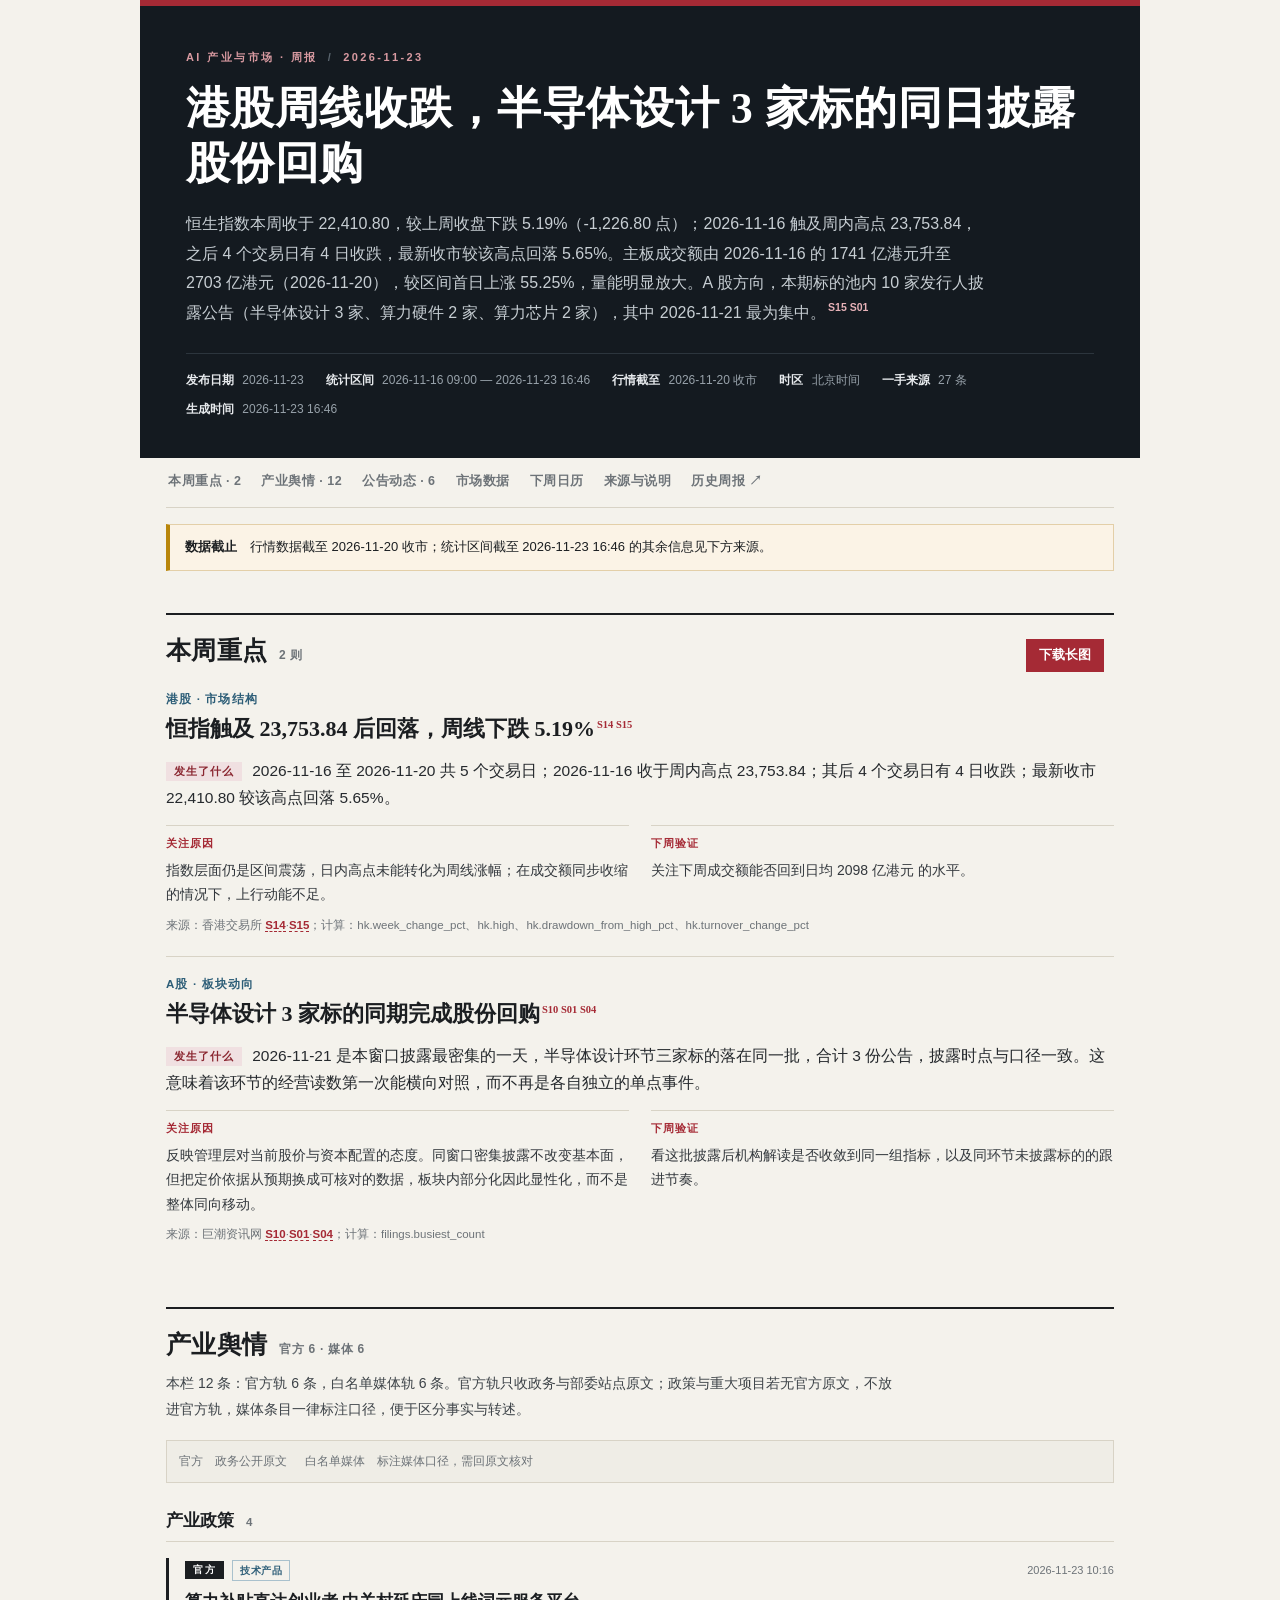
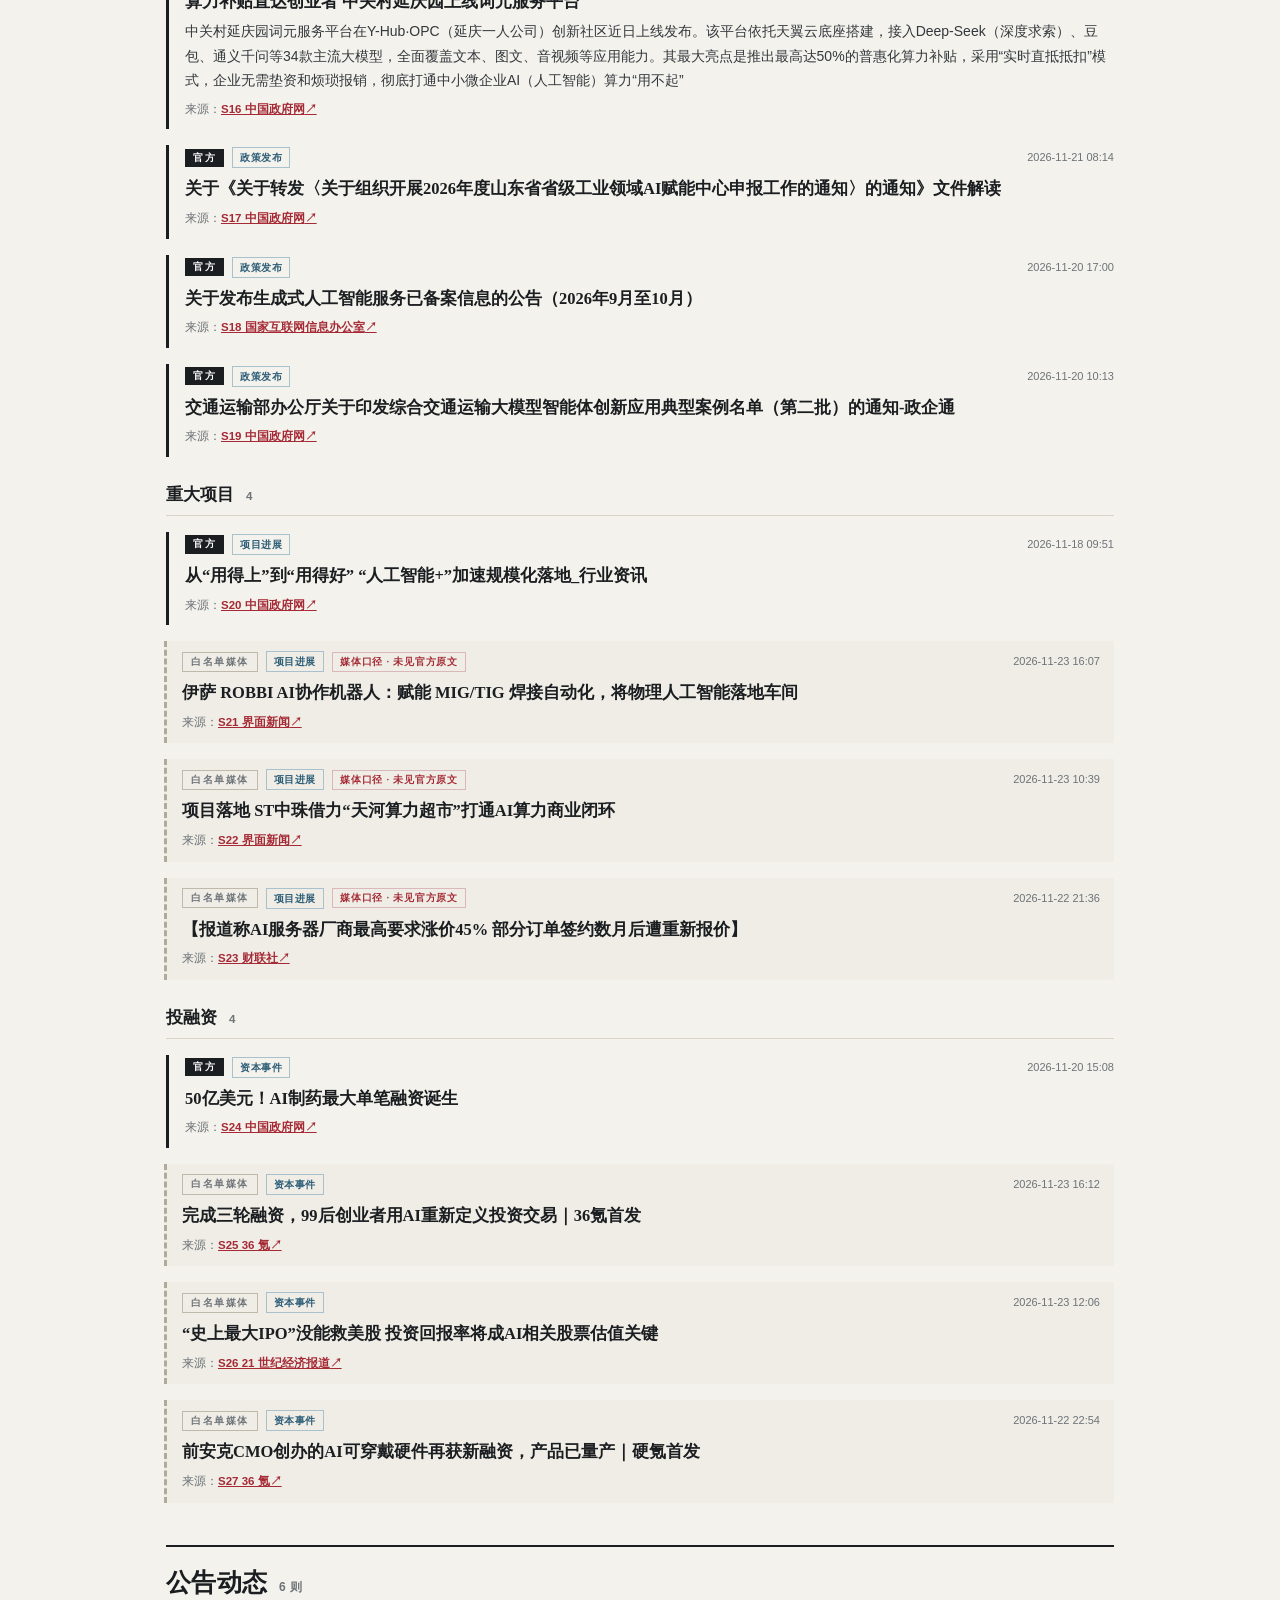
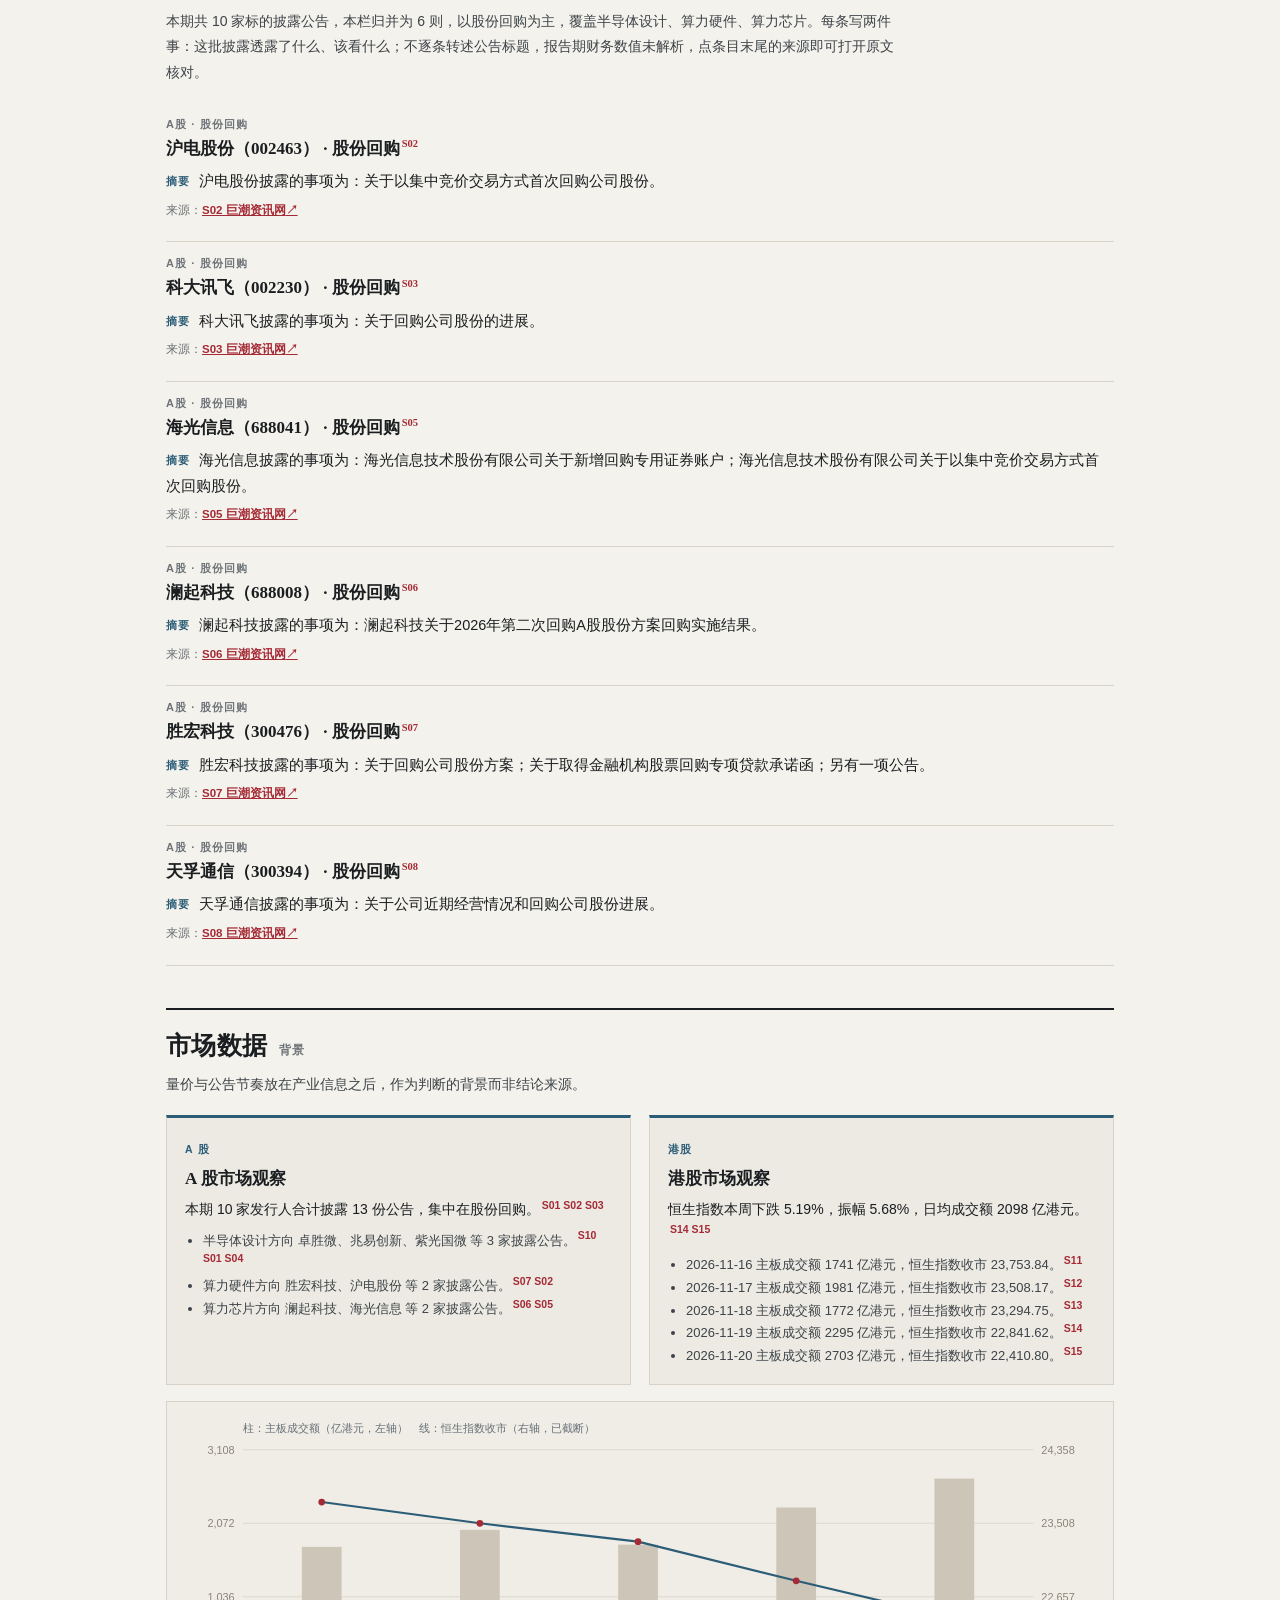
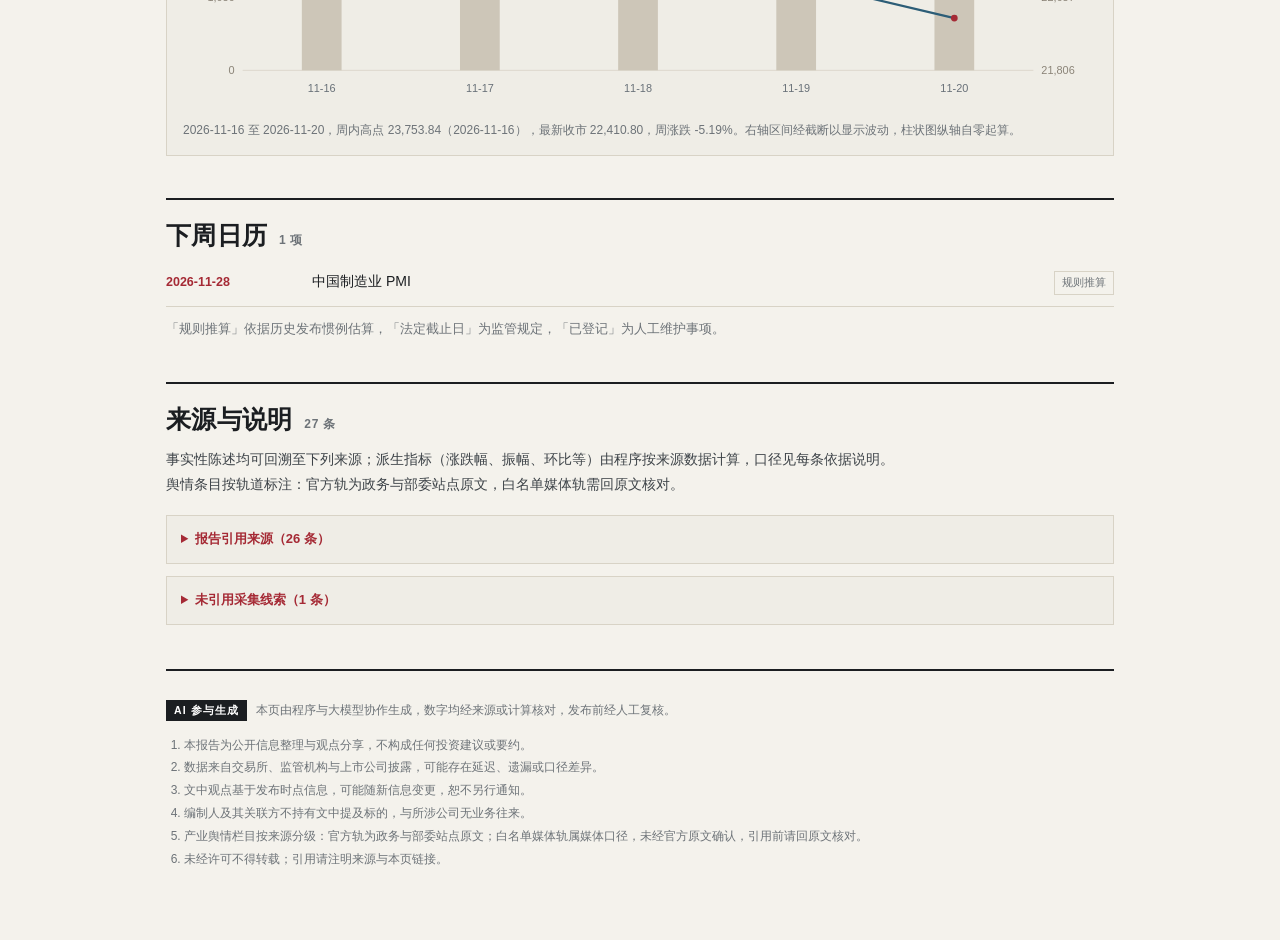
==== commit b5c27d6f: "Publish A/H AI market weekly 2026-11-23" ====
--- a/index.html
+++ b/index.html
@@ -1,8 +1,8 @@
 <!doctype html>
 <html lang="zh-CN"><head><meta charset="utf-8"><meta name="viewport" content="width=device-width, initial-scale=1">
-<meta name="description" content="本期披露集中在半导体与光模块、印制电路板等算力硬件环节，多家公司同步推进回购、注销与股东增持，资本配置动作在同一窗口叠加，使管理层对当前价位的态度变得可读；与此同时，地方人工智能专项立法与“人工智能+”场景方案继续落地，政策供给从原则性表述转向可申报、可考核的条款。港股方面，指数自周内高点持续回落，主板成交额在后半段放大，量价背离意味着抛压释放与承接同时存在，硬件环节的估值锚正从情绪转向回购与业绩口径的兑现。交易所行情显示，恒生指数收于 23,637.60，本期下跌 3.45%。">
-<meta name="generator" content="ai-market-weekly 2026-11-16">
-<title>硬件环节回购增持密集，港股量能放大而指数走弱｜AI 产业与市场周报</title>
+<meta name="description" content="恒生指数本周收于 22,410.80，较上周收盘下跌 5.19%（-1,226.80 点）；2026-11-16 触及周内高点 23,753.84，之后 4 个交易日有 4 日收跌，最新收市较该高点回落 5.65%。主板成交额由 2026-11-16 的 1741 亿港元升至 2703 亿港元（2026-11-20），较区间首日上涨 55.25%，量能明显放大。A 股方向，本期标的池内 10 家发行人披露公告（半导体设计 3 家、算力硬件 2 家、算力芯片 2 家），其中 2026-11-21 最为集中。">
+<meta name="generator" content="ai-market-weekly 2026-11-23">
+<title>港股周线收跌，半导体设计 3 家标的同日披露股份回购｜AI 产业与市场周报</title>
 <style>
 :root{
   --paper:#f4f2ec; --ink:#1b1e21; --muted:#6d7378; --line:#d8d3c6;
@@ -155,33 +155,33 @@
 
 </style></head><body><div class="shell">
 <header class="masthead">
-<p class="kicker">AI 产业与市场 · 周报<span class="sep">/</span>2026-11-16</p>
-<h1>硬件环节回购增持密集，港股量能放大而指数走弱</h1>
-<p class="standfirst">本期披露集中在半导体与光模块、印制电路板等算力硬件环节，多家公司同步推进回购、注销与股东增持，资本配置动作在同一窗口叠加，使管理层对当前价位的态度变得可读；与此同时，地方人工智能专项立法与“人工智能+”场景方案继续落地，政策供给从原则性表述转向可申报、可考核的条款。港股方面，指数自周内高点持续回落，主板成交额在后半段放大，量价背离意味着抛压释放与承接同时存在，硬件环节的估值锚正从情绪转向回购与业绩口径的兑现。交易所行情显示，恒生指数收于 23,637.60，本期下跌 3.45%。<sup class="cite"><a href="#S01">S01</a> <a href="#S02">S02</a> <a href="#S04">S04</a> <a href="#S05">S05</a> <a href="#S06">S06</a> <a href="#S13">S13</a> <a href="#S14">S14</a> <a href="#S07">S07</a> <a href="#S11">S11</a></sup></p>
-<div class="masthead-facts"><span><b>发布日期</b> 2026-11-16</span><span><b>统计区间</b> 2026-11-09 09:00 — 2026-11-16 15:46</span><span><b>行情截至</b> 2026-11-13 收市</span><span><b>时区</b> 北京时间</span><span><b>一手来源</b> 23 条</span><span><b>生成时间</b> 2026-11-16 15:46</span></div>
+<p class="kicker">AI 产业与市场 · 周报<span class="sep">/</span>2026-11-23</p>
+<h1>港股周线收跌，半导体设计 3 家标的同日披露股份回购</h1>
+<p class="standfirst">恒生指数本周收于 22,410.80，较上周收盘下跌 5.19%（-1,226.80 点）；2026-11-16 触及周内高点 23,753.84，之后 4 个交易日有 4 日收跌，最新收市较该高点回落 5.65%。主板成交额由 2026-11-16 的 1741 亿港元升至 2703 亿港元（2026-11-20），较区间首日上涨 55.25%，量能明显放大。A 股方向，本期标的池内 10 家发行人披露公告（半导体设计 3 家、算力硬件 2 家、算力芯片 2 家），其中 2026-11-21 最为集中。<sup class="cite"><a href="#S15">S15</a> <a href="#S01">S01</a></sup></p>
+<div class="masthead-facts"><span><b>发布日期</b> 2026-11-23</span><span><b>统计区间</b> 2026-11-16 09:00 — 2026-11-23 16:46</span><span><b>行情截至</b> 2026-11-20 收市</span><span><b>时区</b> 北京时间</span><span><b>一手来源</b> 27 条</span><span><b>生成时间</b> 2026-11-23 16:46</span></div>
 </header>
-<nav class="toc"><a href="#focus">本周重点 · 4</a><a href="#intel">产业舆情 · 12</a><a href="#filings">公告动态 · 4</a><a href="#markets">市场数据</a><a href="#outlook">下周日历</a><a href="#sources">来源与说明</a><a href="weekly/">历史周报 ↗</a></nav>
-<div class="datacut"><b>数据截止</b>　行情数据截至 2026-11-13 收市；统计区间截至 2026-11-16 15:46 的其余信息见下方来源。</div>
+<nav class="toc"><a href="#focus">本周重点 · 2</a><a href="#intel">产业舆情 · 12</a><a href="#filings">公告动态 · 6</a><a href="#markets">市场数据</a><a href="#outlook">下周日历</a><a href="#sources">来源与说明</a><a href="weekly/">历史周报 ↗</a></nav>
+<div class="datacut"><b>数据截止</b>　行情数据截至 2026-11-20 收市；统计区间截至 2026-11-23 16:46 的其余信息见下方来源。</div>
 <main>
 <section id="focus" class="block">
-<div class="block-head"><h2>本周重点<span class="count">4 则</span></h2>
+<div class="block-head"><h2>本周重点<span class="count">2 则</span></h2>
 <div class="export-actions"><button class="export-button" type="button" data-export-highlights>下载长图</button><span class="export-status" data-export-status aria-live="polite"></span></div></div>
-<article class="story"><p class="meta">A股 · 资本配置</p><h3>算力硬件环节回购与增持在同一窗口叠加<sup class="cite"><a href="#S01">S01</a> <a href="#S02">S02</a> <a href="#S04">S04</a> <a href="#S05">S05</a> <a href="#S06">S06</a></sup></h3><p class="reported"><b>发生了什么</b>本期披露集中在光模块、印制电路板、半导体设备与芯片设计等算力硬件环节，多家公司先后披露首次回购、回购方案、取得金融机构回购专项贷款承诺函、部分回购股份注销暨股份变动，以及实际控制人增持计划。这批公告落在同一时间窗口，覆盖从方案制定、融资安排到实施与注销的完整链条，口径上首次出现“回购用于注销并减少注册资本”与“专项贷款支持回购”并行的结构，使各公司在资金来源与股本处理上的差异变得可读。</p><div class="triple"><div class="analysis"><b>关注原因</b>回购用途从股权激励转向注销减资，改变的是每股口径而非单纯的情绪信号：注销直接压缩总股本，专项贷款则把回购的资金约束外部化，两者叠加使资本配置动作的可执行性提高。对定价依据而言，这意味着硬件环节的估值锚从订单预期部分转向股本与现金流的可核对安排，管理层对当前价位的判断也因此具备可验证的载体。</div><div class="watch"><b>下周验证</b>看已披露方案进入实施后的实际回购进度与注销登记是否落地，专项贷款承诺是否转化为实际提款，以及同环节尚未披露的标的是否跟进。</div></div><p class="source">来源：巨潮资讯网 <a class="sid" href="https://static.cninfo.com.cn/finalpage/2026-11-09/1225664193.PDF" target="_blank" rel="noopener noreferrer" title="打开原文">S01</a>·<a class="sid" href="https://static.cninfo.com.cn/finalpage/2026-11-10/1225664245.PDF" target="_blank" rel="noopener noreferrer" title="打开原文">S02</a>·<a class="sid" href="https://static.cninfo.com.cn/finalpage/2026-11-13/1225669717.PDF" target="_blank" rel="noopener noreferrer" title="打开原文">S04</a>·<a class="sid" href="https://static.cninfo.com.cn/finalpage/2026-11-10/1225664206.PDF" target="_blank" rel="noopener noreferrer" title="打开原文">S05</a>·<a class="sid" href="https://static.cninfo.com.cn/finalpage/2026-11-10/1225663557.PDF" target="_blank" rel="noopener noreferrer" title="打开原文">S06</a>；计算：filings.issuers、filings.total_filings</p></article><article class="story"><p class="meta">A股 · 定期报告</p><h3>芯片制造环节季度报告进入公开口径<sup class="cite"><a href="#S03">S03</a></sup></h3><p class="reported"><b>发生了什么</b>芯片制造环节的季度报告在本期进入公开披露口径，把报告期的经营与财务数据推到可核对的位置。该披露与硬件链条的回购、增持公告处于同一窗口，使制造端与设备、材料、光模块环节的对照成为可能，此前只能依赖产业链传闻的产能与盈利假设因此获得基线。</p><div class="triple"><div class="analysis"><b>关注原因</b>制造环节的季度口径是整条算力硬件链估值假设的起点：设备与材料公司的订单节奏、光模块公司的出货预期，最终都要回到制造端的产能利用与价格水平上校验。该报告使链条内部的传导关系从叙事变为可对照的数据结构，也让回购公告所隐含的价位判断获得经营层面的参照。</div><div class="watch"><b>下周验证</b>看后续设备与材料环节披露的订单与产能数据是否与制造端口径同向，以及下一报告期指引是否调整资本开支节奏。</div></div><p class="source">来源：<a href="https://static.cninfo.com.cn/finalpage/2026-11-13/1225669092.PDF" target="_blank" rel="noopener noreferrer">S03 巨潮资讯网<span class="ext">↗</span></a>；计算：filings.themes</p></article><article class="story"><p class="meta">港股 · 市场结构</p><h3>港股量能放大而指数走弱，回落跨越多个交易日<sup class="cite"><a href="#S08">S08</a> <a href="#S10">S10</a> <a href="#S11">S11</a></sup></h3><p class="reported"><b>发生了什么</b>恒生指数本期自周内高点持续回落，收于区间最低位，回落过程跨越多个交易日而非单日集中释放；主板成交额在后半段放大，末日成交高于区间日均水平。指数下行与成交扩张同步出现，构成量价方向相反的组合。</p><div class="triple"><div class="analysis"><b>关注原因</b>成交放大伴随指数走弱，说明卖压释放的同时存在低位承接，换手发生在更低的价格区间，短期定价依据从情绪驱动转向资金面与硬件环节业绩口径的对照。回落跨越多个交易日意味着抛压分布较为均匀，单日反弹不足以改变区间方向，估值修复需要新的可核对信息而非情绪修复。</div><div class="watch"><b>下周验证</b>看末日放量是否在下一交易周延续为承接而非继续下探，以及硬件权重股的回购实施进度能否与指数企稳同步。</div></div><p class="source">来源：香港交易所 <a class="sid" href="https://www.hkex.com.hk/eng/stat/smstat/dayquot/d261110e.htm" target="_blank" rel="noopener noreferrer" title="打开原文">S08</a>·<a class="sid" href="https://www.hkex.com.hk/eng/stat/smstat/dayquot/d261112e.htm" target="_blank" rel="noopener noreferrer" title="打开原文">S10</a>·<a class="sid" href="https://www.hkex.com.hk/eng/stat/smstat/dayquot/d261113e.htm" target="_blank" rel="noopener noreferrer" title="打开原文">S11</a>；计算：hk.week_change_pct、hk.drawdown_from_high_pct、hk.turnover_change_pct、hk.down_days_after_high</p></article><article class="story"><p class="meta">产业 · 产业政策</p><h3>地方人工智能立法与场景方案同步推进<sup class="cite"><a href="#S12">S12</a> <a href="#S13">S13</a> <a href="#S14">S14</a></sup></h3><p class="reported"><b>发生了什么</b>地方层面本期出现两类动作：一省出台首部人工智能专项地方性法规，把支持类条款首次写入法规文本；另一地就人工智能创新发展行动方案公开征求意见并反馈征集结果，同期还有地方提出以“人工智能+”推动智慧校园试点的建设目标。政策供给从原则性表述转向可申报、可考核的条款与试点指标，覆盖立法、行动方案与场景落地三个层次。</p><div class="triple"><div class="analysis"><b>关注原因</b>专项立法把支持措施从政策文件上升为法规义务，改变了地方招商与产业扶持的稳定性预期；行动方案的征求意见反馈则显示条款设计已进入可执行阶段。对产业而言，这意味着算力与场景资源的配置开始有明确的申报路径与考核口径，企业选址与项目申报的不确定性下降，政策红利从预期变为可排期的流程。</div><div class="watch"><b>下周验证</b>看专项法规的实施细则与配套申报指南是否公布，行动方案正式稿是否保留征求意见稿的支持条款，以及智慧校园试点的首批名单与建设进度。</div></div><p class="source">来源：中国政府网 <a class="sid" href="https://www.szzg.gov.cn/2026/xwzx/szkx/202611/t20261116_5393424.htm" target="_blank" rel="noopener noreferrer" title="打开原文">S12</a>·<a class="sid" href="https://www.zgjssw.gov.cn/yaowen/202611/t20261116_8598363.shtml" target="_blank" rel="noopener noreferrer" title="打开原文">S13</a>·<a class="sid" href="https://www.beijing.gov.cn/hudong/gfxwjzj/qjfkxx/202611/t20261113_4945365.html" target="_blank" rel="noopener noreferrer" title="打开原文">S14</a></p></article>
+<article class="story"><p class="meta">港股 · 市场结构</p><h3>恒指触及 23,753.84 后回落，周线下跌 5.19%<sup class="cite"><a href="#S14">S14</a> <a href="#S15">S15</a></sup></h3><p class="reported"><b>发生了什么</b>2026-11-16 至 2026-11-20 共 5 个交易日；2026-11-16 收于周内高点 23,753.84；其后 4 个交易日有 4 日收跌；最新收市 22,410.80 较该高点回落 5.65%。</p><div class="triple"><div class="analysis"><b>关注原因</b>指数层面仍是区间震荡，日内高点未能转化为周线涨幅；在成交额同步收缩的情况下，上行动能不足。</div><div class="watch"><b>下周验证</b>关注下周成交额能否回到日均 2098 亿港元 的水平。</div></div><p class="source">来源：香港交易所 <a class="sid" href="https://www.hkex.com.hk/eng/stat/smstat/dayquot/d261119e.htm" target="_blank" rel="noopener noreferrer" title="打开原文">S14</a>·<a class="sid" href="https://www.hkex.com.hk/eng/stat/smstat/dayquot/d261120e.htm" target="_blank" rel="noopener noreferrer" title="打开原文">S15</a>；计算：hk.week_change_pct、hk.high、hk.drawdown_from_high_pct、hk.turnover_change_pct</p></article><article class="story"><p class="meta">A股 · 板块动向</p><h3>半导体设计 3 家标的同期完成股份回购<sup class="cite"><a href="#S10">S10</a> <a href="#S01">S01</a> <a href="#S04">S04</a></sup></h3><p class="reported"><b>发生了什么</b>2026-11-21 是本窗口披露最密集的一天，半导体设计环节三家标的落在同一批，合计 3 份公告，披露时点与口径一致。这意味着该环节的经营读数第一次能横向对照，而不再是各自独立的单点事件。</p><div class="triple"><div class="analysis"><b>关注原因</b>反映管理层对当前股价与资本配置的态度。同窗口密集披露不改变基本面，但把定价依据从预期换成可核对的数据，板块内部分化因此显性化，而不是整体同向移动。</div><div class="watch"><b>下周验证</b>看这批披露后机构解读是否收敛到同一组指标，以及同环节未披露标的的跟进节奏。</div></div><p class="source">来源：巨潮资讯网 <a class="sid" href="https://static.cninfo.com.cn/finalpage/2026-11-16/1225674078.PDF" target="_blank" rel="noopener noreferrer" title="打开原文">S10</a>·<a class="sid" href="https://static.cninfo.com.cn/finalpage/2026-11-21/1225680986.PDF" target="_blank" rel="noopener noreferrer" title="打开原文">S01</a>·<a class="sid" href="https://static.cninfo.com.cn/finalpage/2026-11-21/1225682425.PDF" target="_blank" rel="noopener noreferrer" title="打开原文">S04</a>；计算：filings.busiest_count</p></article>
 </section>
 <section id="intel" class="block">
-<div class="block-head"><h2>产业舆情<span class="count">官方 7 · 媒体 5</span></h2></div>
-<p class="block-lead">本栏 12 条：官方轨 7 条，白名单媒体轨 5 条。官方轨只收政务与部委站点原文；政策与重大项目若无官方原文，不放进官方轨，媒体条目一律标注口径，便于区分事实与转述。</p><div class="intel-legend"><span class="legend legend-official">官方</span>政务公开原文<span class="legend legend-media">白名单媒体</span>标注媒体口径，需回原文核对</div><div class="thread"><h3>产业政策<span class="count">4</span></h3><article class="intel track-official"><div class="intel-head"><span class="track">官方</span><span class="chip">项目进展</span><span class="stamp">2026-11-16 10:51</span></div><h4>福建以“人工智能+”推进智慧校园试点建设</h4><p class="source">来源：<a href="https://www.szzg.gov.cn/2026/xwzx/szkx/202611/t20261116_5393424.htm" target="_blank" rel="noopener noreferrer">S12 中国政府网<span class="ext">↗</span></a></p></article><article class="intel track-official"><div class="intel-head"><span class="track">官方</span><span class="chip">政策发布</span><span class="stamp">2026-11-16 08:22</span></div><h4>江苏出台首部人工智能专项地方性法规</h4><p class="source">来源：<a href="https://www.zgjssw.gov.cn/yaowen/202611/t20261116_8598363.shtml" target="_blank" rel="noopener noreferrer">S13 中国政府网<span class="ext">↗</span></a></p></article><article class="intel track-official"><div class="intel-head"><span class="track">官方</span><span class="chip">政策发布</span><span class="stamp">2026-11-13 17:57</span></div><h4>怀柔人工智能创新发展行动方案完成意见征集反馈</h4><p class="reading">2026年11月3日至2026年11月11日，怀柔区经济和信息化局在政府门户网站（“首都之窗”“北京市怀柔区人民政府网站”）对《怀柔区支持人工智能OPC创新发展行动方案（2026-2028年）（征求意见稿）》向社会公开征集意见。意见征集期间，未收到与征求意见稿相关的反馈意见。</p><p class="source">来源：<a href="https://www.beijing.gov.cn/hudong/gfxwjzj/qjfkxx/202611/t20261113_4945365.html" target="_blank" rel="noopener noreferrer">S14 中国政府网<span class="ext">↗</span></a></p></article><article class="intel track-official"><div class="intel-head"><span class="track">官方</span><span class="chip">政策发布</span><span class="stamp">2026-11-13 13:16</span></div><h4>法国专家报告建议加强生成式人工智能监管</h4><p class="source">来源：<a href="https://www.ncsti.gov.cn/kjdt/kjrd/rgzn_kjrd/202611/t20261113_263166.html" target="_blank" rel="noopener noreferrer">S15 中国政府网<span class="ext">↗</span></a></p></article></div><div class="thread"><h3>重大项目<span class="count">2</span></h3><article class="intel track-official"><div class="intel-head"><span class="track">官方</span><span class="chip">项目进展</span><span class="stamp">2026-11-13 10:33</span></div><h4>具身智能产业加速商业化落地</h4><p class="source">来源：<a href="https://www.szzg.gov.cn/2026/szzg/xyzx/202611/t20261113_5392856.htm" target="_blank" rel="noopener noreferrer">S16 中国政府网<span class="ext">↗</span></a></p></article><article class="intel track-media"><div class="intel-head"><span class="track">白名单媒体</span><span class="chip">项目进展</span><span class="caveat">媒体口径 · 未见官方原文</span><span class="stamp">2026-11-16 15:14</span></div><h4>五家欧洲企业组建AI超级工厂联盟建跨国基础设施</h4><p class="reading">五家创始成员将分别提供不同领域的技术和资源：诺基亚负责安全、高性能网络及通信基础设施；Nscale提供云平台和AI计算基础设施；Telia及其子公司Telia Cygate提供网络连接、数据传输、基础设施运营和云服务；Verda提供面向AI训练和推理的基础设施及云服务；Skeleton则提供高功率系统，以提高数据中心能源效率和运行稳定性、减轻电网负荷。</p><p class="source">来源：<a href="https://www.jiemian.com/article/15337145.html" target="_blank" rel="noopener noreferrer">S17 界面新闻<span class="ext">↗</span></a></p></article></div><div class="thread"><h3>投融资<span class="count">4</span><span class="thread-flag">本组暂无官方原文，均为媒体口径</span></h3><article class="intel track-media"><div class="intel-head"><span class="track">白名单媒体</span><span class="chip">其他</span><span class="stamp">2026-11-16 12:17</span></div><h4>软银AI投资资金压力受关注</h4><p class="reading">软银 AI投资这些事实支持对软银资金压力的持续关注，但尚不足以判断软银即将违约，更无法判断它会成为这轮AI投资承压中最先倒下的公司。</p><p class="source">来源：<a href="https://database.caixin.com/2026-11-16/102505208.html" target="_blank" rel="noopener noreferrer">S18 财新<span class="ext">↗</span></a></p></article><article class="intel track-media"><div class="intel-head"><span class="track">白名单媒体</span><span class="chip">资本事件</span><span class="stamp">2026-11-16 10:47</span></div><h4>机构称Anthropic上市将成AI估值参照</h4><p class="reading">华尔街原声 AnthropicGary Cohn称企业AI投资回报尚不明朗，上市初期表现不代表长期走势。</p><p class="source">来源：<a href="https://database.caixin.com/2026-11-16/102505163.html" target="_blank" rel="noopener noreferrer">S19 财新<span class="ext">↗</span></a></p></article><article class="intel track-media"><div class="intel-head"><span class="track">白名单媒体</span><span class="chip">资本事件</span><span class="stamp">2026-11-16 10:22</span></div><h4>精一微感完成两轮融资推进触觉传感器量产</h4><p class="source">来源：<a href="https://m.36kr.com/p/4070932645172105" target="_blank" rel="noopener noreferrer">S20 36 氪<span class="ext">↗</span></a></p></article><article class="intel track-media"><div class="intel-head"><span class="track">白名单媒体</span><span class="chip">资本事件</span><span class="stamp">2026-11-15 18:05</span></div><h4>AI4LS赛道融资向头部集中</h4><p class="source">来源：<a href="https://www.36kr.com/p/4070263453373317" target="_blank" rel="noopener noreferrer">S21 36 氪<span class="ext">↗</span></a></p></article></div><div class="thread"><h3>重要产业动态<span class="count">2</span></h3><article class="intel track-official"><div class="intel-head"><span class="track">官方</span><span class="chip">政策发布</span><span class="stamp">2026-11-16 13:59</span></div><h4>人工智能算力国际排行榜发布</h4><p class="source">来源：<a href="https://www.ncsti.gov.cn/kjdt/kjrd/202611/t20261116_263637.html" target="_blank" rel="noopener noreferrer">S22 中国政府网<span class="ext">↗</span></a></p></article><article class="intel track-official"><div class="intel-head"><span class="track">官方</span><span class="chip">政策发布</span><span class="stamp">2026-11-16 10:19</span></div><h4>人工智能科技公共服务平台发布</h4><p class="source">来源：<a href="https://www.ncsti.gov.cn/kjdt/kjrd/202611/t20261116_263502.html" target="_blank" rel="noopener noreferrer">S23 中国政府网<span class="ext">↗</span></a></p></article></div>
+<div class="block-head"><h2>产业舆情<span class="count">官方 6 · 媒体 6</span></h2></div>
+<p class="block-lead">本栏 12 条：官方轨 6 条，白名单媒体轨 6 条。官方轨只收政务与部委站点原文；政策与重大项目若无官方原文，不放进官方轨，媒体条目一律标注口径，便于区分事实与转述。</p><div class="intel-legend"><span class="legend legend-official">官方</span>政务公开原文<span class="legend legend-media">白名单媒体</span>标注媒体口径，需回原文核对</div><div class="thread"><h3>产业政策<span class="count">4</span></h3><article class="intel track-official"><div class="intel-head"><span class="track">官方</span><span class="chip">技术产品</span><span class="stamp">2026-11-23 10:16</span></div><h4>算力补贴直达创业者 中关村延庆园上线词元服务平台</h4><p class="reading">中关村延庆园词元服务平台在Y-Hub·OPC（延庆一人公司）创新社区近日上线发布。该平台依托天翼云底座搭建，接入Deep-Seek（深度求索）、豆包、通义千问等34款主流大模型，全面覆盖文本、图文、音视频等应用能力。其最大亮点是推出最高达50%的普惠化算力补贴，采用“实时直抵抵扣”模式，企业无需垫资和烦琐报销，彻底打通中小微企业AI（人工智能）算力“用不起”</p><p class="source">来源：<a href="https://www.beijing.gov.cn/fuwu/bmfw/sy/jrts/202611/t20261123_4955237.html" target="_blank" rel="noopener noreferrer">S16 中国政府网<span class="ext">↗</span></a></p></article><article class="intel track-official"><div class="intel-head"><span class="track">官方</span><span class="chip">政策发布</span><span class="stamp">2026-11-21 08:14</span></div><h4>关于《关于转发〈关于组织开展2026年度山东省省级工业领域AI赋能中心申报工作的通知〉的通知》文件解读</h4><p class="source">来源：<a href="http://jnjxw.jinan.gov.cn/col/col121844/art/2026/art_37551ada8feb40d7bea17c0c61323e62.html" target="_blank" rel="noopener noreferrer">S17 中国政府网<span class="ext">↗</span></a></p></article><article class="intel track-official"><div class="intel-head"><span class="track">官方</span><span class="chip">政策发布</span><span class="stamp">2026-11-20 17:00</span></div><h4>关于发布生成式人工智能服务已备案信息的公告（2026年9月至10月）</h4><p class="source">来源：<a href="https://www.cac.gov.cn/2026-11/20/c_1796918603542950.htm" target="_blank" rel="noopener noreferrer">S18 国家互联网信息办公室<span class="ext">↗</span></a></p></article><article class="intel track-official"><div class="intel-head"><span class="track">官方</span><span class="chip">政策发布</span><span class="stamp">2026-11-20 10:13</span></div><h4>交通运输部办公厅关于印发综合交通运输大模型智能体创新应用典型案例名单（第二批）的通知-政企通</h4><p class="source">来源：<a href="https://hunan.gov.cn/zqt/zcsd/202611/t20261120_34107134.html" target="_blank" rel="noopener noreferrer">S19 中国政府网<span class="ext">↗</span></a></p></article></div><div class="thread"><h3>重大项目<span class="count">4</span></h3><article class="intel track-official"><div class="intel-head"><span class="track">官方</span><span class="chip">项目进展</span><span class="stamp">2026-11-18 09:51</span></div><h4>从“用得上”到“用得好” “人工智能+”加速规模化落地_行业资讯</h4><p class="source">来源：<a href="https://www.digitalchina.gov.cn/2026/szzg/xyzx/202611/t20261118_5394219.htm" target="_blank" rel="noopener noreferrer">S20 中国政府网<span class="ext">↗</span></a></p></article><article class="intel track-media"><div class="intel-head"><span class="track">白名单媒体</span><span class="chip">项目进展</span><span class="caveat">媒体口径 · 未见官方原文</span><span class="stamp">2026-11-23 16:07</span></div><h4>伊萨 ROBBI AI协作机器人：赋能 MIG/TIG 焊接自动化，将物理人工智能落地车间</h4><p class="source">来源：<a href="https://www.jiemian.com/article/15362024.html" target="_blank" rel="noopener noreferrer">S21 界面新闻<span class="ext">↗</span></a></p></article><article class="intel track-media"><div class="intel-head"><span class="track">白名单媒体</span><span class="chip">项目进展</span><span class="caveat">媒体口径 · 未见官方原文</span><span class="stamp">2026-11-23 10:39</span></div><h4>项目落地 ST中珠借力“天河算力超市”打通AI算力商业闭环</h4><p class="source">来源：<a href="https://www.jiemian.com/article/15359885.html" target="_blank" rel="noopener noreferrer">S22 界面新闻<span class="ext">↗</span></a></p></article><article class="intel track-media"><div class="intel-head"><span class="track">白名单媒体</span><span class="chip">项目进展</span><span class="caveat">媒体口径 · 未见官方原文</span><span class="stamp">2026-11-22 21:36</span></div><h4>【报道称AI服务器厂商最高要求涨价45% 部分订单签约数月后遭重新报价】</h4><p class="source">来源：<a href="https://www.cls.cn/detail/2541027" target="_blank" rel="noopener noreferrer">S23 财联社<span class="ext">↗</span></a></p></article></div><div class="thread"><h3>投融资<span class="count">4</span></h3><article class="intel track-official"><div class="intel-head"><span class="track">官方</span><span class="chip">资本事件</span><span class="stamp">2026-11-20 15:08</span></div><h4>50亿美元！AI制药最大单笔融资诞生</h4><p class="source">来源：<a href="https://www.ncsti.gov.cn/kjdt/kjrd/rgzn_kjrd/202611/t20261120_264765.html" target="_blank" rel="noopener noreferrer">S24 中国政府网<span class="ext">↗</span></a></p></article><article class="intel track-media"><div class="intel-head"><span class="track">白名单媒体</span><span class="chip">资本事件</span><span class="stamp">2026-11-23 16:12</span></div><h4>完成三轮融资，99后创业者用AI重新定义投资交易｜36氪首发</h4><p class="source">来源：<a href="https://m.36kr.com/p/4081907649942408" target="_blank" rel="noopener noreferrer">S25 36 氪<span class="ext">↗</span></a></p></article><article class="intel track-media"><div class="intel-head"><span class="track">白名单媒体</span><span class="chip">资本事件</span><span class="stamp">2026-11-23 12:06</span></div><h4>“史上最大IPO”没能救美股 投资回报率将成AI相关股票估值关键</h4><p class="source">来源：<a href="https://www.21jingji.com/article/20261123/herald/0d1c2c3f487057ee1ccf64940d3b04c9.html" target="_blank" rel="noopener noreferrer">S26 21 世纪经济报道<span class="ext">↗</span></a></p></article><article class="intel track-media"><div class="intel-head"><span class="track">白名单媒体</span><span class="chip">资本事件</span><span class="stamp">2026-11-22 22:54</span></div><h4>前安克CMO创办的AI可穿戴硬件再获新融资，产品已量产｜硬氪首发</h4><p class="source">来源：<a href="https://m.36kr.com/p/4072342767047814" target="_blank" rel="noopener noreferrer">S27 36 氪<span class="ext">↗</span></a></p></article></div>
 </section>
-<section id="filings" class="block"><div class="block-head"><h2>公告动态<span class="count">4 则</span></h2></div><p class="block-lead">本期共 6 家标的披露公告，本栏归并为 4 则，以股份回购为主，覆盖光模块、算力硬件、晶圆制造。每条写两件事：这批披露透露了什么、该看什么；不逐条转述公告标题，报告期财务数值未解析，点条目末尾的来源即可打开原文核对。</p><article class="update"><p class="meta">A股 · 股份回购</p><h3>光模块环节回购用途指向注销减资<sup class="cite"><a href="#S01">S01</a></sup></h3><p class="reading"><b>摘要</b>该公司本期披露回购股份用于注销并减少注册资本暨通知债权人、首次回购公司股份以及回购进展等事项。</p><p class="source">来源：<a href="https://static.cninfo.com.cn/finalpage/2026-11-09/1225664193.PDF" target="_blank" rel="noopener noreferrer">S01 巨潮资讯网<span class="ext">↗</span></a></p></article><article class="update"><p class="meta">A股 · 股东行为</p><h3>印制电路板环节回购与增持并行<sup class="cite"><a href="#S02">S02</a></sup></h3><p class="reading"><b>摘要</b>该公司本期披露以集中竞价方式回购股份的方案暨回购报告书、取得金融机构股票回购专项贷款承诺函，以及实际控制人增持股份计划。</p><p class="source">来源：<a href="https://static.cninfo.com.cn/finalpage/2026-11-10/1225664245.PDF" target="_blank" rel="noopener noreferrer">S02 巨潮资讯网<span class="ext">↗</span></a></p></article><article class="update"><p class="meta">A股 · 股份回购</p><h3>半导体设备环节首次回购并披露股东持股<sup class="cite"><a href="#S05">S05</a></sup></h3><p class="reading"><b>摘要</b>该公司本期披露以集中竞价交易方式首次回购公司股份，以及回购股份事项前十大股东和前十大无限售条件股东持股信息。</p><p class="source">来源：<a href="https://static.cninfo.com.cn/finalpage/2026-11-10/1225664206.PDF" target="_blank" rel="noopener noreferrer">S05 巨潮资讯网<span class="ext">↗</span></a></p></article><article class="update"><p class="meta">A股 · 股份回购</p><h3>芯片设计环节首次回购落地<sup class="cite"><a href="#S06">S06</a></sup></h3><p class="reading"><b>摘要</b>该公司本期披露以集中竞价交易方式首次回购公司股份。</p><p class="source">来源：<a href="https://static.cninfo.com.cn/finalpage/2026-11-10/1225663557.PDF" target="_blank" rel="noopener noreferrer">S06 巨潮资讯网<span class="ext">↗</span></a></p></article></section>
+<section id="filings" class="block"><div class="block-head"><h2>公告动态<span class="count">6 则</span></h2></div><p class="block-lead">本期共 10 家标的披露公告，本栏归并为 6 则，以股份回购为主，覆盖半导体设计、算力硬件、算力芯片。每条写两件事：这批披露透露了什么、该看什么；不逐条转述公告标题，报告期财务数值未解析，点条目末尾的来源即可打开原文核对。</p><article class="update"><p class="meta">A股 · 股份回购</p><h3>沪电股份（002463） · 股份回购<sup class="cite"><a href="#S02">S02</a></sup></h3><p class="reading"><b>摘要</b>沪电股份披露的事项为：关于以集中竞价交易方式首次回购公司股份。</p><p class="source">来源：<a href="https://static.cninfo.com.cn/finalpage/2026-11-21/1225682149.PDF" target="_blank" rel="noopener noreferrer">S02 巨潮资讯网<span class="ext">↗</span></a></p></article><article class="update"><p class="meta">A股 · 股份回购</p><h3>科大讯飞（002230） · 股份回购<sup class="cite"><a href="#S03">S03</a></sup></h3><p class="reading"><b>摘要</b>科大讯飞披露的事项为：关于回购公司股份的进展。</p><p class="source">来源：<a href="https://static.cninfo.com.cn/finalpage/2026-11-21/1225680873.PDF" target="_blank" rel="noopener noreferrer">S03 巨潮资讯网<span class="ext">↗</span></a></p></article><article class="update"><p class="meta">A股 · 股份回购</p><h3>海光信息（688041） · 股份回购<sup class="cite"><a href="#S05">S05</a></sup></h3><p class="reading"><b>摘要</b>海光信息披露的事项为：海光信息技术股份有限公司关于新增回购专用证券账户；海光信息技术股份有限公司关于以集中竞价交易方式首次回购股份。</p><p class="source">来源：<a href="https://static.cninfo.com.cn/finalpage/2026-11-18/1225675980.PDF" target="_blank" rel="noopener noreferrer">S05 巨潮资讯网<span class="ext">↗</span></a></p></article><article class="update"><p class="meta">A股 · 股份回购</p><h3>澜起科技（688008） · 股份回购<sup class="cite"><a href="#S06">S06</a></sup></h3><p class="reading"><b>摘要</b>澜起科技披露的事项为：澜起科技关于2026年第二次回购A股股份方案回购实施结果。</p><p class="source">来源：<a href="https://static.cninfo.com.cn/finalpage/2026-11-19/1225678561.PDF" target="_blank" rel="noopener noreferrer">S06 巨潮资讯网<span class="ext">↗</span></a></p></article><article class="update"><p class="meta">A股 · 股份回购</p><h3>胜宏科技（300476） · 股份回购<sup class="cite"><a href="#S07">S07</a></sup></h3><p class="reading"><b>摘要</b>胜宏科技披露的事项为：关于回购公司股份方案；关于取得金融机构股票回购专项贷款承诺函；另有一项公告。</p><p class="source">来源：<a href="https://static.cninfo.com.cn/finalpage/2026-11-16/1225674434.PDF" target="_blank" rel="noopener noreferrer">S07 巨潮资讯网<span class="ext">↗</span></a></p></article><article class="update"><p class="meta">A股 · 股份回购</p><h3>天孚通信（300394） · 股份回购<sup class="cite"><a href="#S08">S08</a></sup></h3><p class="reading"><b>摘要</b>天孚通信披露的事项为：关于公司近期经营情况和回购公司股份进展。</p><p class="source">来源：<a href="https://static.cninfo.com.cn/finalpage/2026-11-18/1225678291.PDF" target="_blank" rel="noopener noreferrer">S08 巨潮资讯网<span class="ext">↗</span></a></p></article></section>
 <section id="markets" class="block"><div class="block-head"><h2>市场数据<span class="count">背景</span></h2></div>
 <p class="block-lead">量价与公告节奏放在产业信息之后，作为判断的背景而非结论来源。</p>
-<div class="market-grid"><article class="market"><span class="tag">A 股</span><h3>A 股市场观察</h3><p>本期公告集中在算力硬件链条，回购与增持成为共同语言：光模块、印制电路板、半导体设备与芯片设计环节先后披露首次回购、回购方案、专项贷款承诺函与注销安排，实际控制人增持计划同时出现。这批披露的共同结构是资本配置动作先于经营数据落地，回购用途从激励转向注销并减少注册资本，口径上更接近对每股价值的直接支撑；差异在于部分公司已进入实施阶段，部分仍停留在方案与融资安排层面，可比性因此显性化。<sup class="cite"><a href="#S01">S01</a> <a href="#S02">S02</a> <a href="#S04">S04</a> <a href="#S05">S05</a> <a href="#S06">S06</a></sup></p><ul><li>回购从方案走向实施，且用途指向注销与减资，资本配置的可核对程度提高<sup class="cite"><a href="#S01">S01</a> <a href="#S04">S04</a> <a href="#S05">S05</a></sup></li><li>专项贷款承诺函与增持计划并行，回购的资金来源与股东态度同时被披露<sup class="cite"><a href="#S02">S02</a> <a href="#S04">S04</a></sup></li><li>芯片制造环节季度报告进入公开口径，为硬件链条估值提供可对照的基线<sup class="cite"><a href="#S03">S03</a></sup></li></ul></article><article class="market"><span class="tag">港股</span><h3>港股市场观察</h3><p>恒生指数本期自周内高点持续回落，收于区间最低，主板成交额在后半段放大，末日成交高于区间日均，呈现量能扩张而指数走弱的组合。回落发生在高点之后连续多个交易日，说明卖压在时间上分布而非单日集中释放；成交放大与指数下行同步，意味着承接盘在更低位置换手，短期定价依据从情绪转向资金面与硬件环节的业绩口径。<sup class="cite"><a href="#S07">S07</a> <a href="#S08">S08</a> <a href="#S09">S09</a> <a href="#S10">S10</a> <a href="#S11">S11</a></sup></p><ul><li>指数自周内高点回落，收于区间最低，回落过程跨越多个交易日<sup class="cite"><a href="#S08">S08</a> <a href="#S11">S11</a></sup></li><li>主板成交额后半段放大，末日成交高于区间日均，量价方向相反<sup class="cite"><a href="#S10">S10</a> <a href="#S11">S11</a></sup></li></ul></article></div><figure class="chart"><svg viewBox="0 0 920 300" role="img" aria-label="港股主板成交额与恒生指数 2026-11-09 至 2026-11-13 走势"><line x1="60" y1="34.0" x2="856" y2="34.0" stroke="#ddd8cd" stroke-width="1"/><text x="52" y="38.0" text-anchor="end" font-size="11" fill="#8b8478">2,331</text><text x="864" y="38.0" font-size="11" fill="#8b8478">24,971</text><line x1="60" y1="108.0" x2="856" y2="108.0" stroke="#ddd8cd" stroke-width="1"/><text x="52" y="112.0" text-anchor="end" font-size="11" fill="#8b8478">1,554</text><text x="864" y="112.0" font-size="11" fill="#8b8478">24,388</text><line x1="60" y1="182.0" x2="856" y2="182.0" stroke="#ddd8cd" stroke-width="1"/><text x="52" y="186.0" text-anchor="end" font-size="11" fill="#8b8478">777</text><text x="864" y="186.0" font-size="11" fill="#8b8478">23,806</text><line x1="60" y1="256.0" x2="856" y2="256.0" stroke="#ddd8cd" stroke-width="1"/><text x="52" y="260.0" text-anchor="end" font-size="11" fill="#8b8478">0</text><text x="864" y="260.0" font-size="11" fill="#8b8478">23,224</text><rect x="119.6" y="90.5" width="40.0" height="165.5" fill="#cdc6b8"/><text x="139.6" y="278" text-anchor="middle" font-size="11" fill="#687078">11-09</text><rect x="278.8" y="86.3" width="40.0" height="169.7" fill="#cdc6b8"/><text x="298.8" y="278" text-anchor="middle" font-size="11" fill="#687078">11-10</text><rect x="438.0" y="83.8" width="40.0" height="172.2" fill="#cdc6b8"/><text x="458.0" y="278" text-anchor="middle" font-size="11" fill="#687078">11-11</text><rect x="597.2" y="63.0" width="40.0" height="193.0" fill="#cdc6b8"/><text x="617.2" y="278" text-anchor="middle" font-size="11" fill="#687078">11-12</text><rect x="756.4" y="69.4" width="40.0" height="186.6" fill="#cdc6b8"/><text x="776.4" y="278" text-anchor="middle" font-size="11" fill="#687078">11-13</text><polyline points="139.6,100.3 298.8,86.6 458.0,117.2 617.2,156.3 776.4,203.4" fill="none" stroke="#2c5d77" stroke-width="2.2"/><circle cx="139.6" cy="100.3" r="3.4" fill="#a52a35"/><circle cx="298.8" cy="86.6" r="3.4" fill="#a52a35"/><circle cx="458.0" cy="117.2" r="3.4" fill="#a52a35"/><circle cx="617.2" cy="156.3" r="3.4" fill="#a52a35"/><circle cx="776.4" cy="203.4" r="3.4" fill="#a52a35"/><text x="60" y="16" font-size="11" fill="#687078">柱：主板成交额（亿港元，左轴）　线：恒生指数收市（右轴，已截断）</text></svg><figcaption class="chart-cap">2026-11-09 至 2026-11-13，周内高点 24,557.04（2026-11-10），最新收市 23,637.60，周涨跌 -3.45%。右轴区间经截断以显示波动，柱状图纵轴自零起算。</figcaption></figure></section>
+<div class="market-grid"><article class="market"><span class="tag">A 股</span><h3>A 股市场观察</h3><p>本期 10 家发行人合计披露 13 份公告，集中在股份回购。<sup class="cite"><a href="#S01">S01</a> <a href="#S02">S02</a> <a href="#S03">S03</a></sup></p><ul><li>半导体设计方向 卓胜微、兆易创新、紫光国微 等 3 家披露公告。<sup class="cite"><a href="#S10">S10</a> <a href="#S01">S01</a> <a href="#S04">S04</a></sup></li><li>算力硬件方向 胜宏科技、沪电股份 等 2 家披露公告。<sup class="cite"><a href="#S07">S07</a> <a href="#S02">S02</a></sup></li><li>算力芯片方向 澜起科技、海光信息 等 2 家披露公告。<sup class="cite"><a href="#S06">S06</a> <a href="#S05">S05</a></sup></li></ul></article><article class="market"><span class="tag">港股</span><h3>港股市场观察</h3><p>恒生指数本周下跌 5.19%，振幅 5.68%，日均成交额 2098 亿港元。<sup class="cite"><a href="#S14">S14</a> <a href="#S15">S15</a></sup></p><ul><li>2026-11-16 主板成交额 1741 亿港元，恒生指数收市 23,753.84。<sup class="cite"><a href="#S11">S11</a></sup></li><li>2026-11-17 主板成交额 1981 亿港元，恒生指数收市 23,508.17。<sup class="cite"><a href="#S12">S12</a></sup></li><li>2026-11-18 主板成交额 1772 亿港元，恒生指数收市 23,294.75。<sup class="cite"><a href="#S13">S13</a></sup></li><li>2026-11-19 主板成交额 2295 亿港元，恒生指数收市 22,841.62。<sup class="cite"><a href="#S14">S14</a></sup></li><li>2026-11-20 主板成交额 2703 亿港元，恒生指数收市 22,410.80。<sup class="cite"><a href="#S15">S15</a></sup></li></ul></article></div><figure class="chart"><svg viewBox="0 0 920 300" role="img" aria-label="港股主板成交额与恒生指数 2026-11-16 至 2026-11-20 走势"><line x1="60" y1="34.0" x2="856" y2="34.0" stroke="#ddd8cd" stroke-width="1"/><text x="52" y="38.0" text-anchor="end" font-size="11" fill="#8b8478">3,108</text><text x="864" y="38.0" font-size="11" fill="#8b8478">24,358</text><line x1="60" y1="108.0" x2="856" y2="108.0" stroke="#ddd8cd" stroke-width="1"/><text x="52" y="112.0" text-anchor="end" font-size="11" fill="#8b8478">2,072</text><text x="864" y="112.0" font-size="11" fill="#8b8478">23,508</text><line x1="60" y1="182.0" x2="856" y2="182.0" stroke="#ddd8cd" stroke-width="1"/><text x="52" y="186.0" text-anchor="end" font-size="11" fill="#8b8478">1,036</text><text x="864" y="186.0" font-size="11" fill="#8b8478">22,657</text><line x1="60" y1="256.0" x2="856" y2="256.0" stroke="#ddd8cd" stroke-width="1"/><text x="52" y="260.0" text-anchor="end" font-size="11" fill="#8b8478">0</text><text x="864" y="260.0" font-size="11" fill="#8b8478">21,806</text><rect x="119.6" y="131.7" width="40.0" height="124.3" fill="#cdc6b8"/><text x="139.6" y="278" text-anchor="middle" font-size="11" fill="#687078">11-16</text><rect x="278.8" y="114.6" width="40.0" height="141.4" fill="#cdc6b8"/><text x="298.8" y="278" text-anchor="middle" font-size="11" fill="#687078">11-17</text><rect x="438.0" y="129.5" width="40.0" height="126.5" fill="#cdc6b8"/><text x="458.0" y="278" text-anchor="middle" font-size="11" fill="#687078">11-18</text><rect x="597.2" y="92.1" width="40.0" height="163.9" fill="#cdc6b8"/><text x="617.2" y="278" text-anchor="middle" font-size="11" fill="#687078">11-19</text><rect x="756.4" y="63.0" width="40.0" height="193.0" fill="#cdc6b8"/><text x="776.4" y="278" text-anchor="middle" font-size="11" fill="#687078">11-20</text><polyline points="139.6,86.6 298.8,108.0 458.0,126.5 617.2,165.9 776.4,203.4" fill="none" stroke="#2c5d77" stroke-width="2.2"/><circle cx="139.6" cy="86.6" r="3.4" fill="#a52a35"/><circle cx="298.8" cy="108.0" r="3.4" fill="#a52a35"/><circle cx="458.0" cy="126.5" r="3.4" fill="#a52a35"/><circle cx="617.2" cy="165.9" r="3.4" fill="#a52a35"/><circle cx="776.4" cy="203.4" r="3.4" fill="#a52a35"/><text x="60" y="16" font-size="11" fill="#687078">柱：主板成交额（亿港元，左轴）　线：恒生指数收市（右轴，已截断）</text></svg><figcaption class="chart-cap">2026-11-16 至 2026-11-20，周内高点 23,753.84（2026-11-16），最新收市 22,410.80，周涨跌 -5.19%。右轴区间经截断以显示波动，柱状图纵轴自零起算。</figcaption></figure></section>
 <section id="outlook" class="block"><div class="block-head"><h2>下周日历<span class="count">1 项</span></h2></div><ul class="calendar"><li><span class="when">2026-11-28</span><span class="what">中国制造业 PMI</span><span class="tag-certainty">规则推算</span></li></ul><p class="note">「规则推算」依据历史发布惯例估算，「法定截止日」为监管规定，「已登记」为人工维护事项。</p></section>
 
-<section id="sources" class="block"><div class="block-head"><h2>来源与说明<span class="count">23 条</span></h2></div>
+<section id="sources" class="block"><div class="block-head"><h2>来源与说明<span class="count">27 条</span></h2></div>
 <p class="block-lead">事实性陈述均可回溯至下列来源；派生指标（涨跌幅、振幅、环比等）由程序按来源数据计算，口径见每条依据说明。舆情条目按轨道标注：官方轨为政务与部委站点原文，白名单媒体轨需回原文核对。</p>
-<details id="report-citations" class="source-details"><summary>报告引用来源（23 条）</summary><ol class="sources"><li id="S01"><b>[S01] A股 · 巨潮资讯网 · 上市公司一手公告</b><br><a href="https://static.cninfo.com.cn/finalpage/2026-11-09/1225664193.PDF" target="_blank" rel="noopener noreferrer">天孚通信（300394）股份回购 ↗</a><br><small>2026-11-16（仅日期） · 天孚通信（300394）本期披露：关于回购公司股份用于注销并减少注册资本暨通知债权人、关于首次回购公司股份、关于回购公司股份进展。</small></li><li id="S02"><b>[S02] A股 · 巨潮资讯网 · 上市公司一手公告</b><br><a href="https://static.cninfo.com.cn/finalpage/2026-11-10/1225664245.PDF" target="_blank" rel="noopener noreferrer">沪电股份（002463）股份回购/股东行为 ↗</a><br><small>2026-11-14（仅日期） · 沪电股份（002463）本期披露：关于以集中竞价交易方式回购公司股份方案暨回购报告书、关于取得金融机构股票回购专项贷款承诺函、关于实际控制人增持股份计划。</small></li><li id="S03"><b>[S03] A股 · 巨潮资讯网 · 上市公司一手公告</b><br><a href="https://static.cninfo.com.cn/finalpage/2026-11-13/1225669092.PDF" target="_blank" rel="noopener noreferrer">中芯国际（688981）定期报告 ↗</a><br><small>2026-11-13（仅日期） · 中芯国际（688981）本期披露：中芯国际2026年第三季度报告。</small></li><li id="S04"><b>[S04] A股 · 巨潮资讯网 · 上市公司一手公告</b><br><a href="https://static.cninfo.com.cn/finalpage/2026-11-13/1225669717.PDF" target="_blank" rel="noopener noreferrer">海光信息（688041）股份回购 ↗</a><br><small>2026-11-13（仅日期） · 海光信息（688041）本期披露：海光信息技术股份有限公司关于取得金融机构股票回购专项贷款承诺函、海光信息技术股份有限公司关于实施部分回购股份注销暨股份变动。</small></li><li id="S05"><b>[S05] A股 · 巨潮资讯网 · 上市公司一手公告</b><br><a href="https://static.cninfo.com.cn/finalpage/2026-11-10/1225664206.PDF" target="_blank" rel="noopener noreferrer">中微公司（688012）股份回购 ↗</a><br><small>2026-11-13（仅日期） · 中微公司（688012）本期披露：关于以集中竞价交易方式首次回购公司股份、关于回购股份事项前十大股东和前十大无限售条件股东持股信息。</small></li><li id="S06"><b>[S06] A股 · 巨潮资讯网 · 上市公司一手公告</b><br><a href="https://static.cninfo.com.cn/finalpage/2026-11-10/1225663557.PDF" target="_blank" rel="noopener noreferrer">紫光国微（002049）股份回购 ↗</a><br><small>2026-11-10（仅日期） · 紫光国微（002049）本期披露：关于以集中竞价交易方式首次回购公司股份。</small></li><li id="S07"><b>[S07] 港股 · 香港交易所 · 港交所官方行情</b><br><a href="https://www.hkex.com.hk/eng/stat/smstat/dayquot/d261109e.htm" target="_blank" rel="noopener noreferrer">港交所 2026-11-09 每日成交及恒生指数 ↗</a><br><small>2026-11-09（仅日期） · 日期 2026-11-09。主板成交额 173,706,542,410 港元。恒生指数收市 24448.95，前收市 24481.86。</small></li><li id="S08"><b>[S08] 港股 · 香港交易所 · 港交所官方行情</b><br><a href="https://www.hkex.com.hk/eng/stat/smstat/dayquot/d261110e.htm" target="_blank" rel="noopener noreferrer">港交所 2026-11-10 每日成交及恒生指数 ↗</a><br><small>2026-11-10（仅日期） · 日期 2026-11-10。主板成交额 178,174,800,443 港元。恒生指数收市 24557.04，前收市 24448.95。</small></li><li id="S09"><b>[S09] 港股 · 香港交易所 · 港交所官方行情</b><br><a href="https://www.hkex.com.hk/eng/stat/smstat/dayquot/d261111e.htm" target="_blank" rel="noopener noreferrer">港交所 2026-11-11 每日成交及恒生指数 ↗</a><br><small>2026-11-11（仅日期） · 日期 2026-11-11。主板成交额 180,749,147,484 港元。恒生指数收市 24315.92，前收市 24557.04。</small></li><li id="S10"><b>[S10] 港股 · 香港交易所 · 港交所官方行情</b><br><a href="https://www.hkex.com.hk/eng/stat/smstat/dayquot/d261112e.htm" target="_blank" rel="noopener noreferrer">港交所 2026-11-12 每日成交及恒生指数 ↗</a><br><small>2026-11-12（仅日期） · 日期 2026-11-12。主板成交额 202,652,361,355 港元。恒生指数收市 24008.55，前收市 24315.92。</small></li><li id="S11"><b>[S11] 港股 · 香港交易所 · 港交所官方行情</b><br><a href="https://www.hkex.com.hk/eng/stat/smstat/dayquot/d261113e.htm" target="_blank" rel="noopener noreferrer">港交所 2026-11-13 每日成交及恒生指数 ↗</a><br><small>2026-11-13（仅日期） · 日期 2026-11-13。主板成交额 195,857,007,139 港元。恒生指数收市 23637.60，前收市 24008.55。</small></li><li id="S12"><b>[S12] 产业 · 中国政府网 · 政务公开</b><br><a href="https://www.szzg.gov.cn/2026/xwzx/szkx/202611/t20261116_5393424.htm" target="_blank" rel="noopener noreferrer">福建推动“人工智能+”发展 3年建成100个以上智慧校园试点 ↗</a><br><small>2026-11-16 10:51（北京时间） · 福建推动“人工智能+”发展 3年建成100个以上智慧校园试点    数字中国建设峰会</small></li><li id="S13"><b>[S13] 产业 · 中国政府网 · 政务公开</b><br><a href="https://www.zgjssw.gov.cn/yaowen/202611/t20261116_8598363.shtml" target="_blank" rel="noopener noreferrer">江苏首部人工智能专项地方性法规出台 支持OPC发展被首次写入法规 ↗</a><br><small>2026-11-16 08:22（北京时间） · 江苏首部人工智能专项地方性法规出台 支持OPC发展被首次写入法规    江苏省委新闻网</small></li><li id="S14"><b>[S14] 产业 · 中国政府网 · 政务公开</b><br><a href="https://www.beijing.gov.cn/hudong/gfxwjzj/qjfkxx/202611/t20261113_4945365.html" target="_blank" rel="noopener noreferrer">关于对《怀柔区支持人工智能OPC创新发展行动方案（2026-2028年）（征求意见稿）》公开征求意见的反馈 ↗</a><br><small>2026-11-13 17:57（北京时间） · 关于对《怀柔区支持人工智能OPC创新发展行动方案（2026-2028年）（征求意见稿）》公开征求意见的反馈    北京市人民政府门户网站</small></li><li id="S15"><b>[S15] 产业 · 中国政府网 · 政务公开</b><br><a href="https://www.ncsti.gov.cn/kjdt/kjrd/rgzn_kjrd/202611/t20261113_263166.html" target="_blank" rel="noopener noreferrer">法国专家报告建议对生成式人工智能加强监管 ↗</a><br><small>2026-11-13 13:16（北京时间） · 法国专家报告建议对生成式人工智能加强监管    国际科技创新中心</small></li><li id="S16"><b>[S16] 产业 · 中国政府网 · 政务公开</b><br><a href="https://www.szzg.gov.cn/2026/szzg/xyzx/202611/t20261113_5392856.htm" target="_blank" rel="noopener noreferrer">具身智能产业加速商业化落地_行业资讯 ↗</a><br><small>2026-11-13 10:33（北京时间） · 具身智能产业加速商业化落地_行业资讯    数字中国建设峰会</small></li><li id="S17"><b>[S17] 产业 · 界面新闻 · 白名单媒体</b><br><a href="https://www.jiemian.com/article/15337145.html" target="_blank" rel="noopener noreferrer">诺基亚等五家欧洲科技企业组建AI超级工厂联盟，拟在北欧和波罗的海地区建设跨国AI基础设施 ↗</a><br><small>2026-11-16 15:14（北京时间） · 诺基亚等五家欧洲科技企业组建AI超级工厂联盟，拟在北欧和波罗的海地区建设跨国AI基础设施    Jiemian.com</small></li><li id="S18"><b>[S18] 产业 · 财新 · 白名单媒体</b><br><a href="https://database.caixin.com/2026-11-16/102505208.html" target="_blank" rel="noopener noreferrer">【交易簿】软银AI投资承压 债务风险有多大 ↗</a><br><small>2026-11-16 12:17（北京时间） · 【交易簿】软银AI投资承压 债务风险有多大    财新数据</small></li><li id="S19"><b>[S19] 产业 · 财新 · 白名单媒体</b><br><a href="https://database.caixin.com/2026-11-16/102505163.html" target="_blank" rel="noopener noreferrer">【华尔街原声】IBM副董事长：Anthropic IPO将成AI估值风向标 ↗</a><br><small>2026-11-16 10:47（北京时间） · 【华尔街原声】IBM副董事长：Anthropic IPO将成AI估值风向标    财新数据</small></li><li id="S20"><b>[S20] 产业 · 36 氪 · 白名单媒体</b><br><a href="https://m.36kr.com/p/4070932645172105" target="_blank" rel="noopener noreferrer">物理AI基础设施「精一微感」完成两轮数千万融资，海南芯动联科等投资，MEMS 路线六维力先行者，机器人腕部、指尖触觉同步量产 ↗</a><br><small>2026-11-16 10:22（北京时间） · 物理AI基础设施「精一微感」完成两轮数千万融资，海南芯动联科等投资，MEMS 路线六维力先行者，机器人腕部、指尖触觉同步量产    36氪</small></li><li id="S21"><b>[S21] 产业 · 36 氪 · 白名单媒体</b><br><a href="https://www.36kr.com/p/4070263453373317" target="_blank" rel="noopener noreferrer">中国AI4LS赛道10个月战绩彪悍：35亿美元、124起融资 ↗</a><br><small>2026-11-15 18:05（北京时间） · 中国AI4LS赛道10个月战绩彪悍：35亿美元、124起融资-36氪    36kr</small></li><li id="S22"><b>[S22] 产业 · 中国政府网 · 政务公开</b><br><a href="https://www.ncsti.gov.cn/kjdt/kjrd/202611/t20261116_263637.html" target="_blank" rel="noopener noreferrer">2026人工智能算力国际排行榜AIPerf发布 ↗</a><br><small>2026-11-16 13:59（北京时间） · 2026人工智能算力国际排行榜AIPerf发布    国际科技创新中心</small></li><li id="S23"><b>[S23] 产业 · 中国政府网 · 政务公开</b><br><a href="https://www.ncsti.gov.cn/kjdt/kjrd/202611/t20261116_263502.html" target="_blank" rel="noopener noreferrer">人工智能科技公共服务平台发布 ↗</a><br><small>2026-11-16 10:19（北京时间） · 人工智能科技公共服务平台发布    国际科技创新中心</small></li></ol></details>
-<details class="source-details"><summary>未引用采集线索（0 条）</summary><ol class="sources"><li>本期采集到的线索均已引用或未产生合格线索。</li></ol></details></section>
+<details id="report-citations" class="source-details"><summary>报告引用来源（26 条）</summary><ol class="sources"><li id="S01"><b>[S01] A股 · 巨潮资讯网 · 上市公司一手公告</b><br><a href="https://static.cninfo.com.cn/finalpage/2026-11-21/1225680986.PDF" target="_blank" rel="noopener noreferrer">兆易创新（603986）股份回购 ↗</a><br><small>2026-11-21（仅日期） · 兆易创新（603986）本期披露：兆易创新关于以集中竞价交易方式回购A股股份的进展公告。</small></li><li id="S02"><b>[S02] A股 · 巨潮资讯网 · 上市公司一手公告</b><br><a href="https://static.cninfo.com.cn/finalpage/2026-11-21/1225682149.PDF" target="_blank" rel="noopener noreferrer">沪电股份（002463）股份回购 ↗</a><br><small>2026-11-21（仅日期） · 沪电股份（002463）本期披露：关于以集中竞价交易方式首次回购公司股份。</small></li><li id="S03"><b>[S03] A股 · 巨潮资讯网 · 上市公司一手公告</b><br><a href="https://static.cninfo.com.cn/finalpage/2026-11-21/1225680873.PDF" target="_blank" rel="noopener noreferrer">科大讯飞（002230）股份回购 ↗</a><br><small>2026-11-21（仅日期） · 科大讯飞（002230）本期披露：关于回购公司股份的进展公告。</small></li><li id="S04"><b>[S04] A股 · 巨潮资讯网 · 上市公司一手公告</b><br><a href="https://static.cninfo.com.cn/finalpage/2026-11-21/1225682425.PDF" target="_blank" rel="noopener noreferrer">紫光国微（002049）股份回购 ↗</a><br><small>2026-11-21（仅日期） · 紫光国微（002049）本期披露：关于以集中竞价交易方式回购公司股份的进展公告。</small></li><li id="S05"><b>[S05] A股 · 巨潮资讯网 · 上市公司一手公告</b><br><a href="https://static.cninfo.com.cn/finalpage/2026-11-18/1225675980.PDF" target="_blank" rel="noopener noreferrer">海光信息（688041）股份回购 ↗</a><br><small>2026-11-20（仅日期） · 海光信息（688041）本期披露：海光信息技术股份有限公司关于新增回购专用证券账户、海光信息技术股份有限公司关于以集中竞价交易方式首次回购股份。</small></li><li id="S06"><b>[S06] A股 · 巨潮资讯网 · 上市公司一手公告</b><br><a href="https://static.cninfo.com.cn/finalpage/2026-11-19/1225678561.PDF" target="_blank" rel="noopener noreferrer">澜起科技（688008）股份回购 ↗</a><br><small>2026-11-19（仅日期） · 澜起科技（688008）本期披露：澜起科技关于2026年第二次回购A股股份方案回购实施结果。</small></li><li id="S07"><b>[S07] A股 · 巨潮资讯网 · 上市公司一手公告</b><br><a href="https://static.cninfo.com.cn/finalpage/2026-11-16/1225674434.PDF" target="_blank" rel="noopener noreferrer">胜宏科技（300476）股份回购 ↗</a><br><small>2026-11-18 18:56（北京时间） · 胜宏科技（300476）本期披露：关于回购公司股份方案、关于取得金融机构股票回购专项贷款承诺函、关于回购事项前十大股东及前十大无限售股东持股情况。</small></li><li id="S08"><b>[S08] A股 · 巨潮资讯网 · 上市公司一手公告</b><br><a href="https://static.cninfo.com.cn/finalpage/2026-11-18/1225678291.PDF" target="_blank" rel="noopener noreferrer">天孚通信（300394）股份回购 ↗</a><br><small>2026-11-18 18:36（北京时间） · 天孚通信（300394）本期披露：关于公司近期经营情况和回购公司股份进展。</small></li><li id="S10"><b>[S10] A股 · 巨潮资讯网 · 上市公司一手公告</b><br><a href="https://static.cninfo.com.cn/finalpage/2026-11-16/1225674078.PDF" target="_blank" rel="noopener noreferrer">卓胜微（300782）股份回购 ↗</a><br><small>2026-11-16 18:30（北京时间） · 卓胜微（300782）本期披露：关于取得金融机构股票回购专项贷款承诺函。</small></li><li id="S11"><b>[S11] 港股 · 香港交易所 · 港交所官方行情</b><br><a href="https://www.hkex.com.hk/eng/stat/smstat/dayquot/d261116e.htm" target="_blank" rel="noopener noreferrer">港交所 2026-11-16 每日成交及恒生指数 ↗</a><br><small>2026-11-16（仅日期） · 日期 2026-11-16。主板成交额 174,107,985,795 港元。恒生指数收市 23753.84，前收市 23637.60。</small></li><li id="S12"><b>[S12] 港股 · 香港交易所 · 港交所官方行情</b><br><a href="https://www.hkex.com.hk/eng/stat/smstat/dayquot/d261117e.htm" target="_blank" rel="noopener noreferrer">港交所 2026-11-17 每日成交及恒生指数 ↗</a><br><small>2026-11-17（仅日期） · 日期 2026-11-17。主板成交额 198,051,560,759 港元。恒生指数收市 23508.17，前收市 23753.84。</small></li><li id="S13"><b>[S13] 港股 · 香港交易所 · 港交所官方行情</b><br><a href="https://www.hkex.com.hk/eng/stat/smstat/dayquot/d261118e.htm" target="_blank" rel="noopener noreferrer">港交所 2026-11-18 每日成交及恒生指数 ↗</a><br><small>2026-11-18（仅日期） · 日期 2026-11-18。主板成交额 177,152,854,159 港元。恒生指数收市 23294.75，前收市 23508.17。</small></li><li id="S14"><b>[S14] 港股 · 香港交易所 · 港交所官方行情</b><br><a href="https://www.hkex.com.hk/eng/stat/smstat/dayquot/d261119e.htm" target="_blank" rel="noopener noreferrer">港交所 2026-11-19 每日成交及恒生指数 ↗</a><br><small>2026-11-19（仅日期） · 日期 2026-11-19。主板成交额 229,548,685,185 港元。恒生指数收市 22841.62，前收市 23294.75。</small></li><li id="S15"><b>[S15] 港股 · 香港交易所 · 港交所官方行情</b><br><a href="https://www.hkex.com.hk/eng/stat/smstat/dayquot/d261120e.htm" target="_blank" rel="noopener noreferrer">港交所 2026-11-20 每日成交及恒生指数 ↗</a><br><small>2026-11-20（仅日期） · 日期 2026-11-20。主板成交额 270,299,646,695 港元。恒生指数收市 22410.80，前收市 22841.62。</small></li><li id="S16"><b>[S16] 产业 · 中国政府网 · 政务公开</b><br><a href="https://www.beijing.gov.cn/fuwu/bmfw/sy/jrts/202611/t20261123_4955237.html" target="_blank" rel="noopener noreferrer">算力补贴直达创业者 中关村延庆园上线词元服务平台 ↗</a><br><small>2026-11-23 10:16（北京时间） · 算力补贴直达创业者 中关村延庆园上线词元服务平台    北京市人民政府门户网站</small></li><li id="S17"><b>[S17] 产业 · 中国政府网 · 政务公开</b><br><a href="http://jnjxw.jinan.gov.cn/col/col121844/art/2026/art_37551ada8feb40d7bea17c0c61323e62.html" target="_blank" rel="noopener noreferrer">关于《关于转发〈关于组织开展2026年度山东省省级工业领域AI赋能中心申报工作的通知〉的通知》文件解读 ↗</a><br><small>2026-11-21 08:14（北京时间） · 关于《关于转发〈关于组织开展2026年度山东省省级工业领域AI赋能中心申报工作的通知〉的通知》文件解读    济南市工业和信息化局</small></li><li id="S18"><b>[S18] 产业 · 国家互联网信息办公室 · 政务公开</b><br><a href="https://www.cac.gov.cn/2026-11/20/c_1796918603542950.htm" target="_blank" rel="noopener noreferrer">关于发布生成式人工智能服务已备案信息的公告（2026年9月至10月） ↗</a><br><small>2026-11-20 17:00（北京时间） · 关于发布生成式人工智能服务已备案信息的公告（2026年9月至10月）    中央网络安全和信息化委员会办公室</small></li><li id="S19"><b>[S19] 产业 · 中国政府网 · 政务公开</b><br><a href="https://hunan.gov.cn/zqt/zcsd/202611/t20261120_34107134.html" target="_blank" rel="noopener noreferrer">交通运输部办公厅关于印发综合交通运输大模型智能体创新应用典型案例名单（第二批）的通知-政企通 ↗</a><br><small>2026-11-20 10:13（北京时间） · 交通运输部办公厅关于印发综合交通运输大模型智能体创新应用典型案例名单（第二批）的通知-政企通    湖南省人民政府</small></li><li id="S20"><b>[S20] 产业 · 中国政府网 · 政务公开</b><br><a href="https://www.digitalchina.gov.cn/2026/szzg/xyzx/202611/t20261118_5394219.htm" target="_blank" rel="noopener noreferrer">从“用得上”到“用得好” “人工智能+”加速规模化落地_行业资讯 ↗</a><br><small>2026-11-18 09:51（北京时间） · 从“用得上”到“用得好” “人工智能+”加速规模化落地_行业资讯    数字中国建设峰会</small></li><li id="S21"><b>[S21] 产业 · 界面新闻 · 白名单媒体</b><br><a href="https://www.jiemian.com/article/15362024.html" target="_blank" rel="noopener noreferrer">伊萨 ROBBI AI协作机器人：赋能 MIG/TIG 焊接自动化，将物理人工智能落地车间 ↗</a><br><small>2026-11-23 16:07（北京时间） · 伊萨 ROBBI AI协作机器人：赋能 MIG/TIG 焊接自动化，将物理人工智能落地车间    Jiemian.com</small></li><li id="S22"><b>[S22] 产业 · 界面新闻 · 白名单媒体</b><br><a href="https://www.jiemian.com/article/15359885.html" target="_blank" rel="noopener noreferrer">项目落地 ST中珠借力“天河算力超市”打通AI算力商业闭环 ↗</a><br><small>2026-11-23 10:39（北京时间） · 项目落地 ST中珠借力“天河算力超市”打通AI算力商业闭环    Jiemian.com</small></li><li id="S23"><b>[S23] 产业 · 财联社 · 白名单媒体</b><br><a href="https://www.cls.cn/detail/2541027" target="_blank" rel="noopener noreferrer">【报道称AI服务器厂商最高要求涨价45% 部分订单签约数月后遭重新报价】 ↗</a><br><small>2026-11-22 21:36（北京时间） · 21:36:45【报道称AI服务器厂商最高要求涨价45% 部分订单签约数月后遭重新报价】    财联社</small></li><li id="S24"><b>[S24] 产业 · 中国政府网 · 政务公开</b><br><a href="https://www.ncsti.gov.cn/kjdt/kjrd/rgzn_kjrd/202611/t20261120_264765.html" target="_blank" rel="noopener noreferrer">50亿美元！AI制药最大单笔融资诞生 ↗</a><br><small>2026-11-20 15:08（北京时间） · 50亿美元！AI制药最大单笔融资诞生    国际科技创新中心</small></li><li id="S25"><b>[S25] 产业 · 36 氪 · 白名单媒体</b><br><a href="https://m.36kr.com/p/4081907649942408" target="_blank" rel="noopener noreferrer">完成三轮融资，99后创业者用AI重新定义投资交易｜36氪首发 ↗</a><br><small>2026-11-23 16:12（北京时间） · 完成三轮融资，99后创业者用AI重新定义投资交易｜36氪首发    36氪</small></li><li id="S26"><b>[S26] 产业 · 21 世纪经济报道 · 白名单媒体</b><br><a href="https://www.21jingji.com/article/20261123/herald/0d1c2c3f487057ee1ccf64940d3b04c9.html" target="_blank" rel="noopener noreferrer">“史上最大IPO”没能救美股 投资回报率将成AI相关股票估值关键 ↗</a><br><small>2026-11-23 12:06（北京时间） · “史上最大IPO”没能救美股 投资回报率将成AI相关股票估值关键    21财经</small></li><li id="S27"><b>[S27] 产业 · 36 氪 · 白名单媒体</b><br><a href="https://m.36kr.com/p/4072342767047814" target="_blank" rel="noopener noreferrer">前安克CMO创办的AI可穿戴硬件再获新融资，产品已量产｜硬氪首发 ↗</a><br><small>2026-11-22 22:54（北京时间） · 前安克CMO创办的AI可穿戴硬件再获新融资，产品已量产｜硬氪首发    36氪</small></li></ol></details>
+<details class="source-details"><summary>未引用采集线索（1 条）</summary><ol class="sources"><li id="S09"><b>[S09] A股 · 巨潮资讯网 · 上市公司一手公告</b><br><a href="https://static.cninfo.com.cn/finalpage/2026-11-18/1225678038.PDF" target="_blank" rel="noopener noreferrer">中际旭创（300308）股份回购 ↗</a><br><small>2026-11-18 18:08（北京时间） · 中际旭创（300308）本期披露：关于收到董事长提议回购公司股份。</small></li></ol></details></section>
 </main>
 <footer class="disclaimer"><p><span class="badge-ai">AI 参与生成</span>本页由程序与大模型协作生成，数字均经来源或计算核对，发布前经人工复核。</p><ol><li>本报告为公开信息整理与观点分享，不构成任何投资建议或要约。</li><li>数据来自交易所、监管机构与上市公司披露，可能存在延迟、遗漏或口径差异。</li><li>文中观点基于发布时点信息，可能随新信息变更，恕不另行通知。</li><li>编制人及其关联方不持有文中提及标的，与所涉公司无业务往来。</li><li>产业舆情栏目按来源分级：官方轨为政务与部委站点原文；白名单媒体轨属媒体口径，未经官方原文确认，引用前请回原文核对。</li><li>未经许可不得转载；引用请注明来源与本页链接。</li></ol></footer>
 </div><script>(() => {
